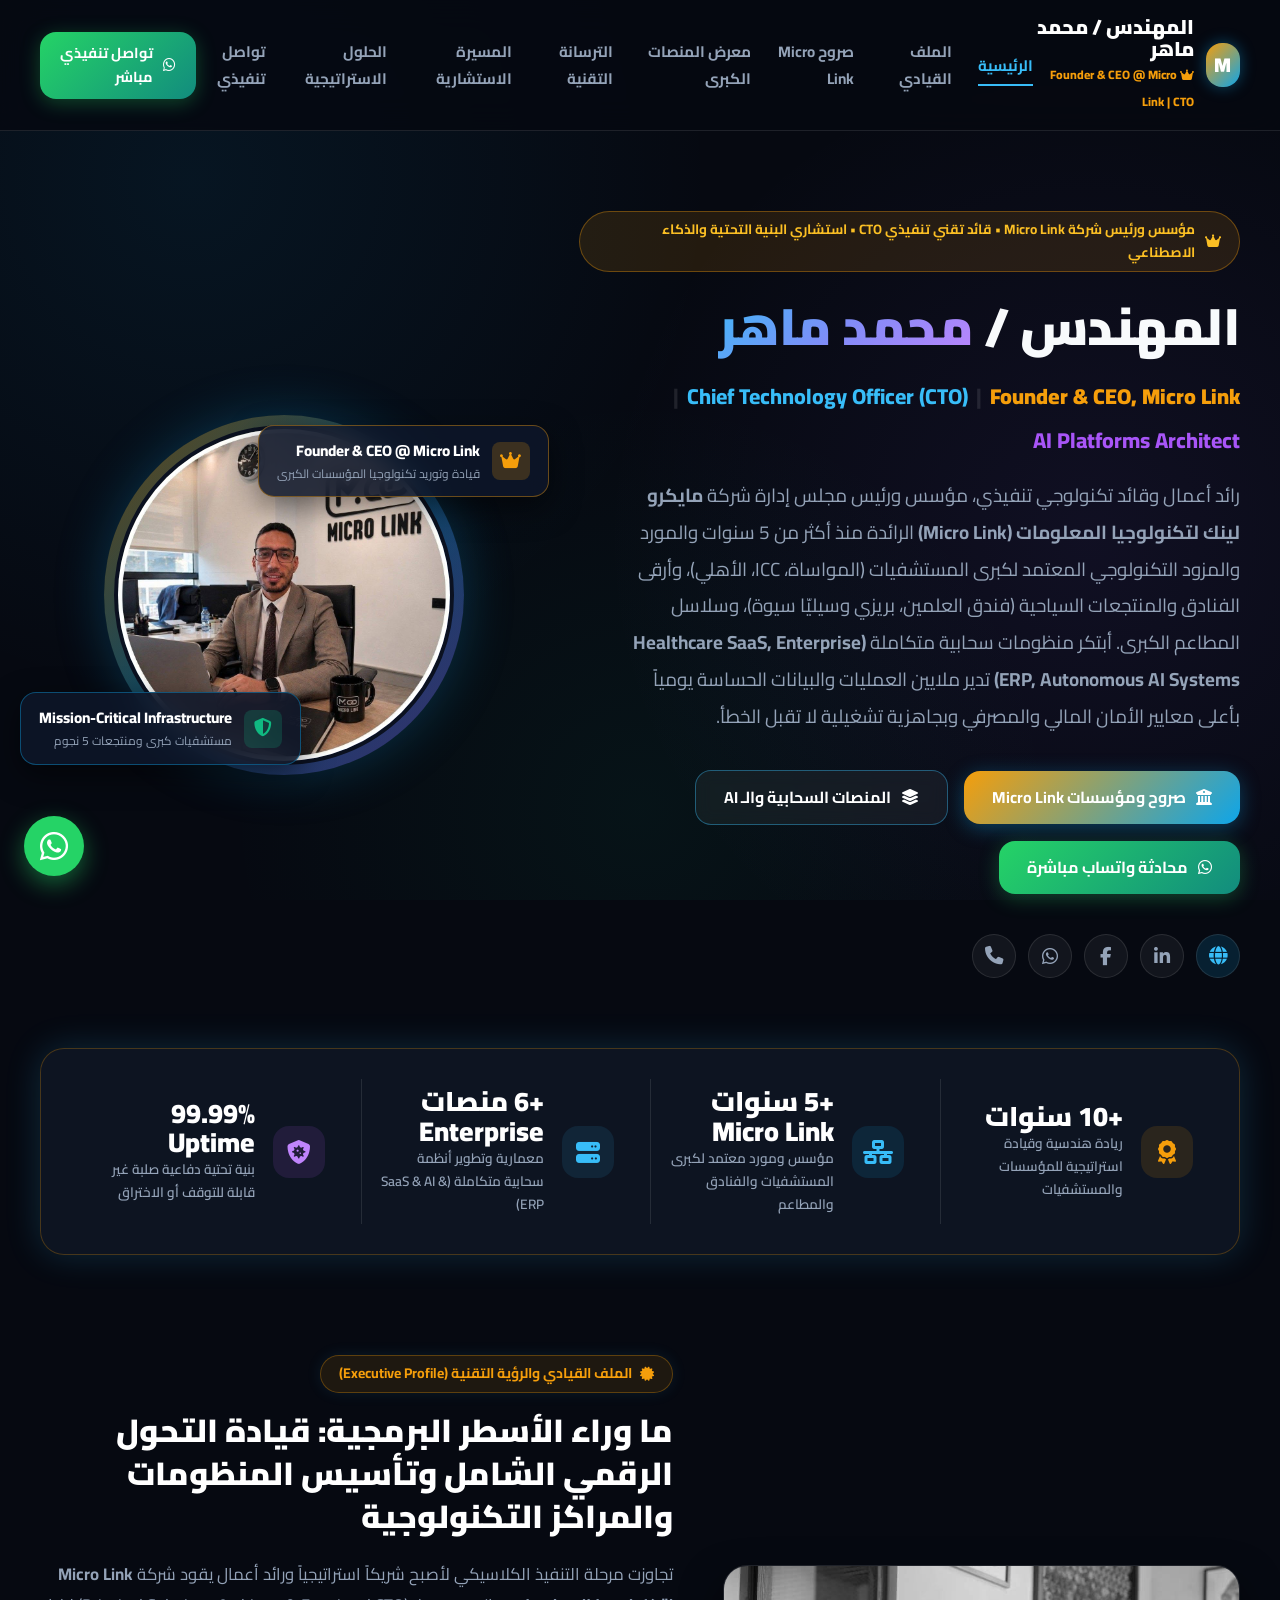
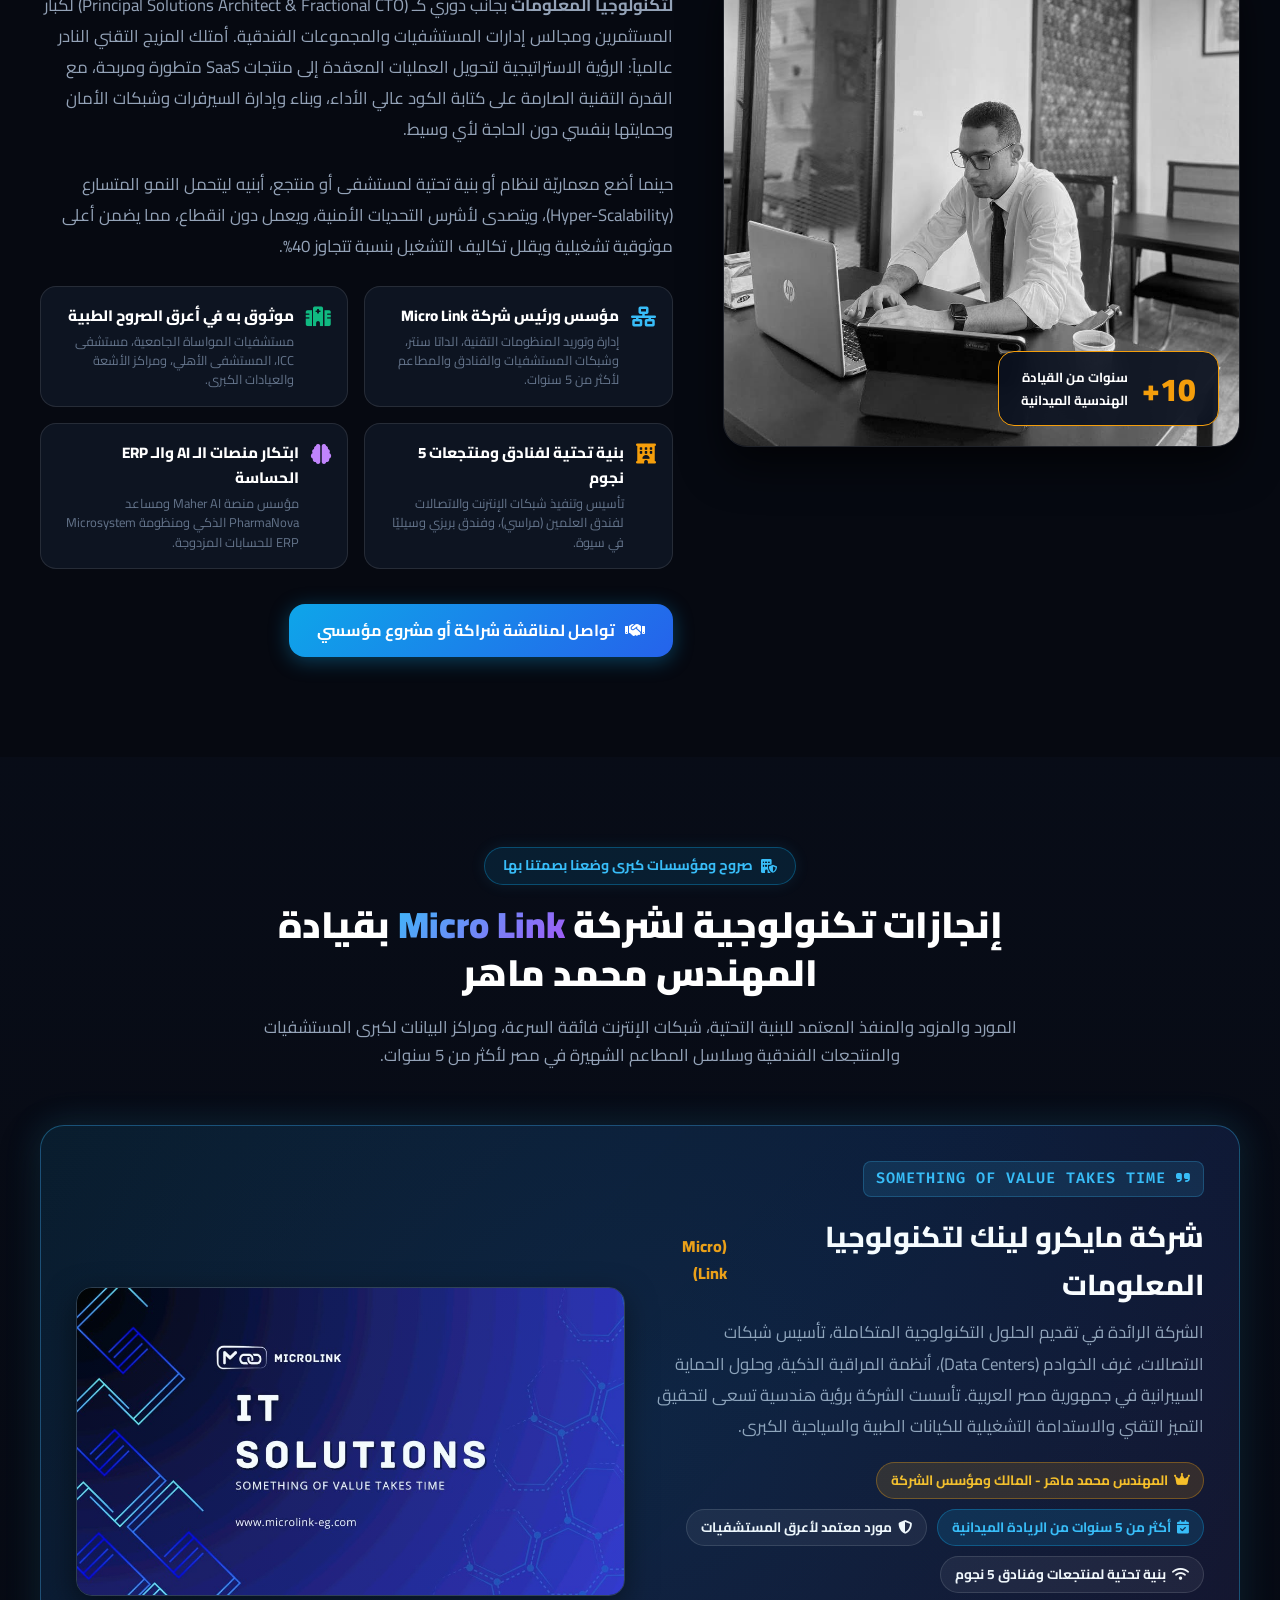
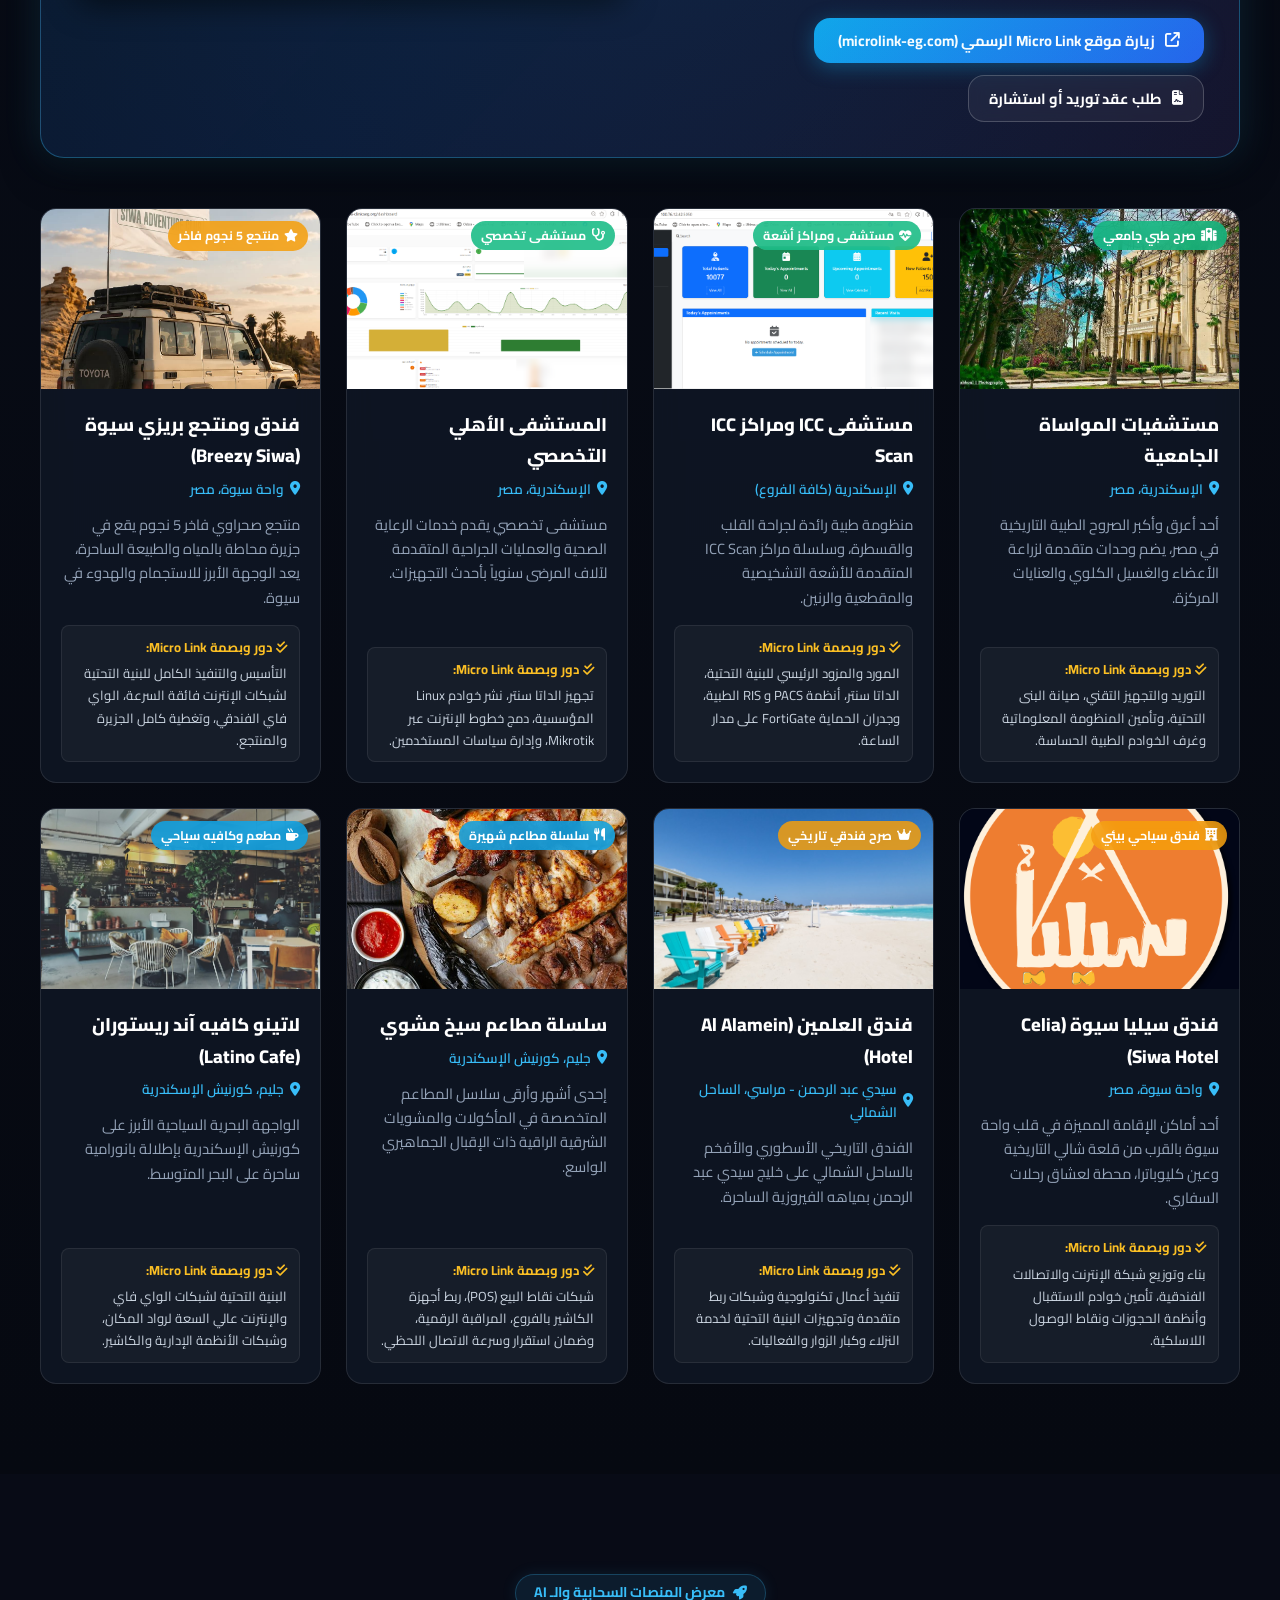
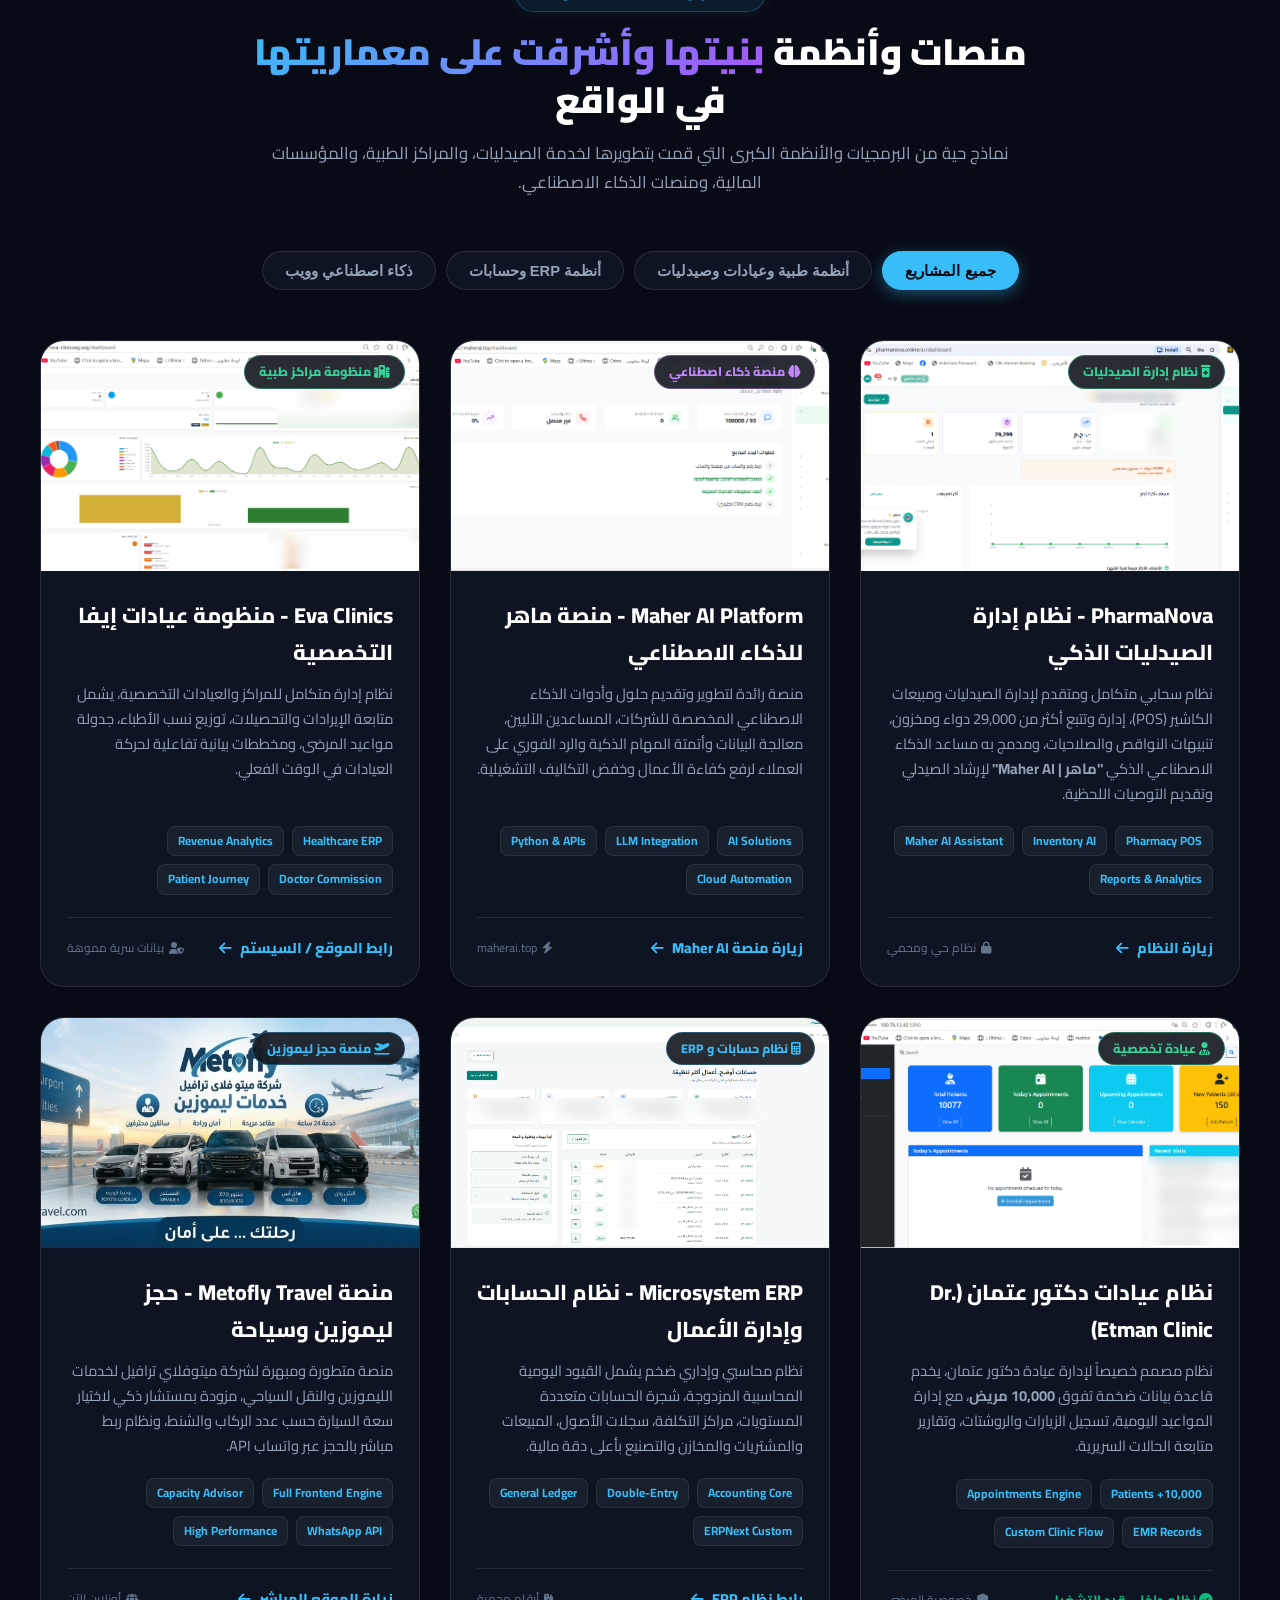
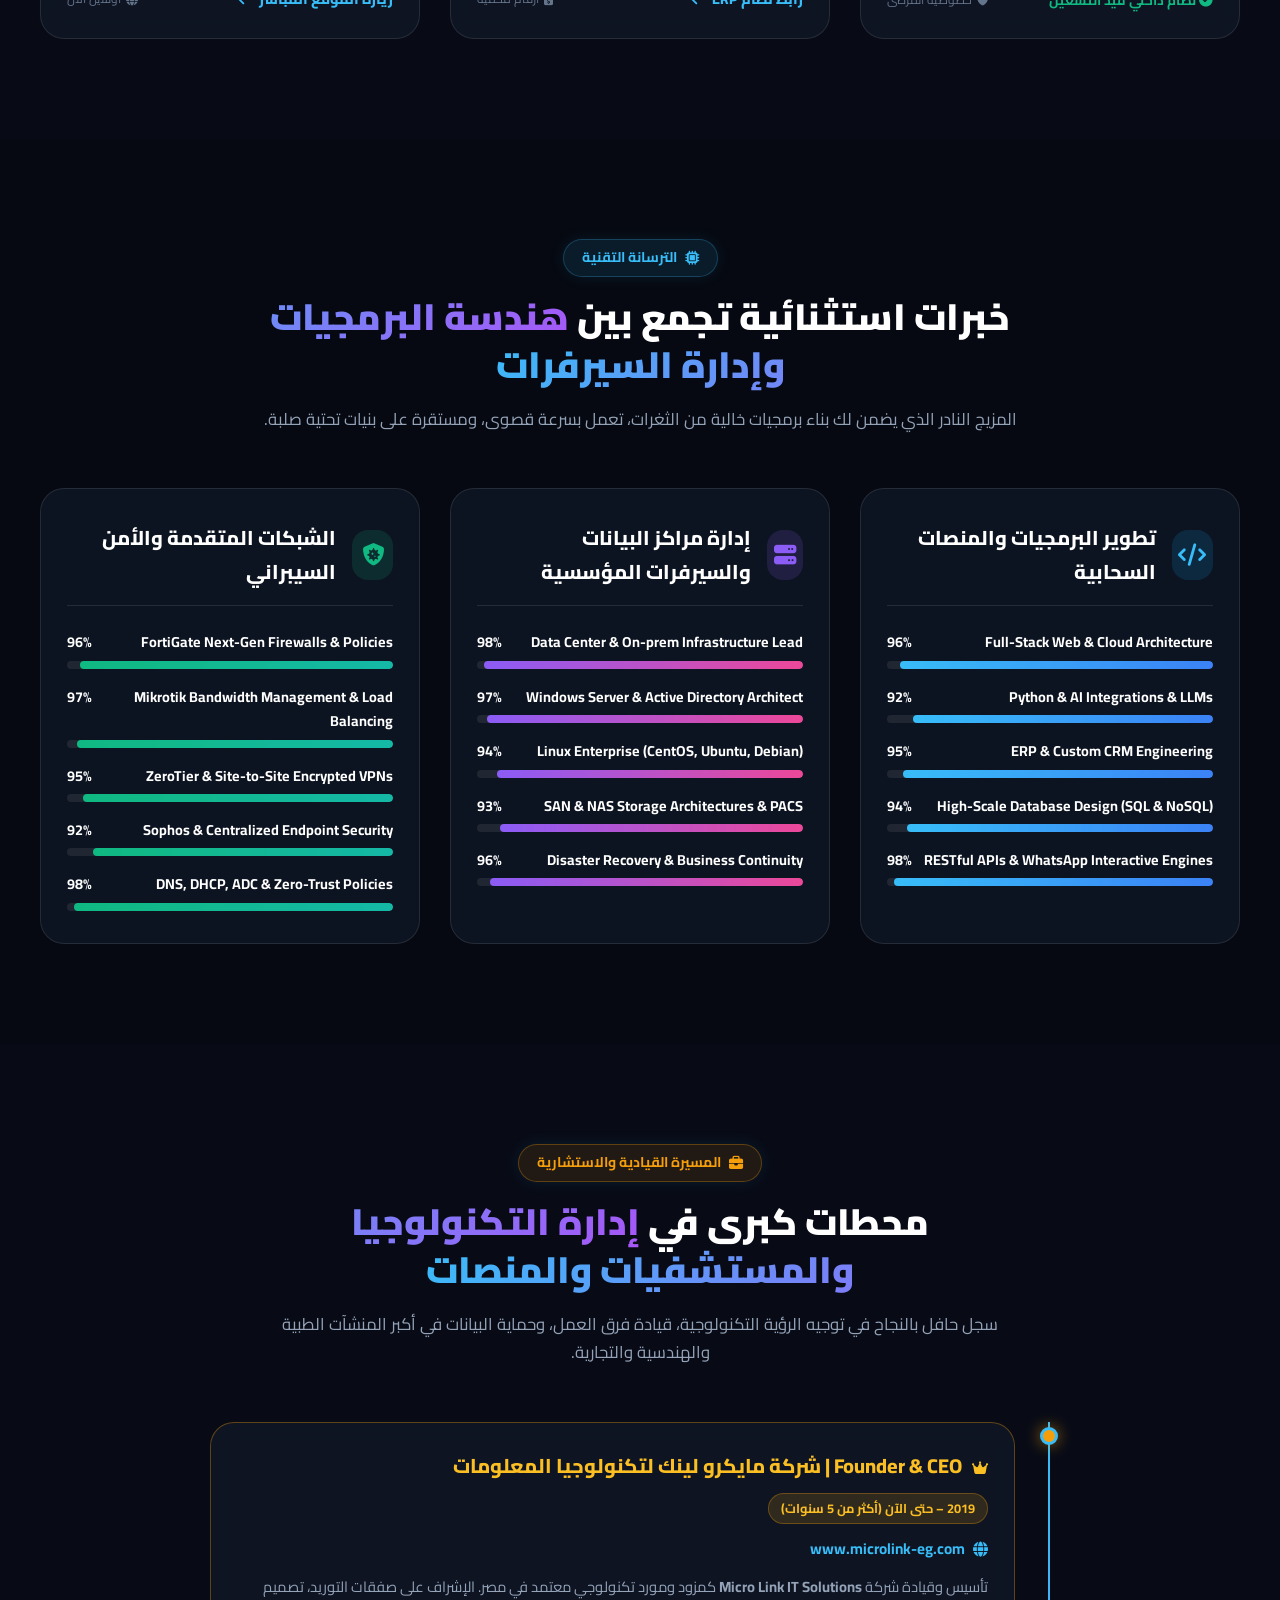
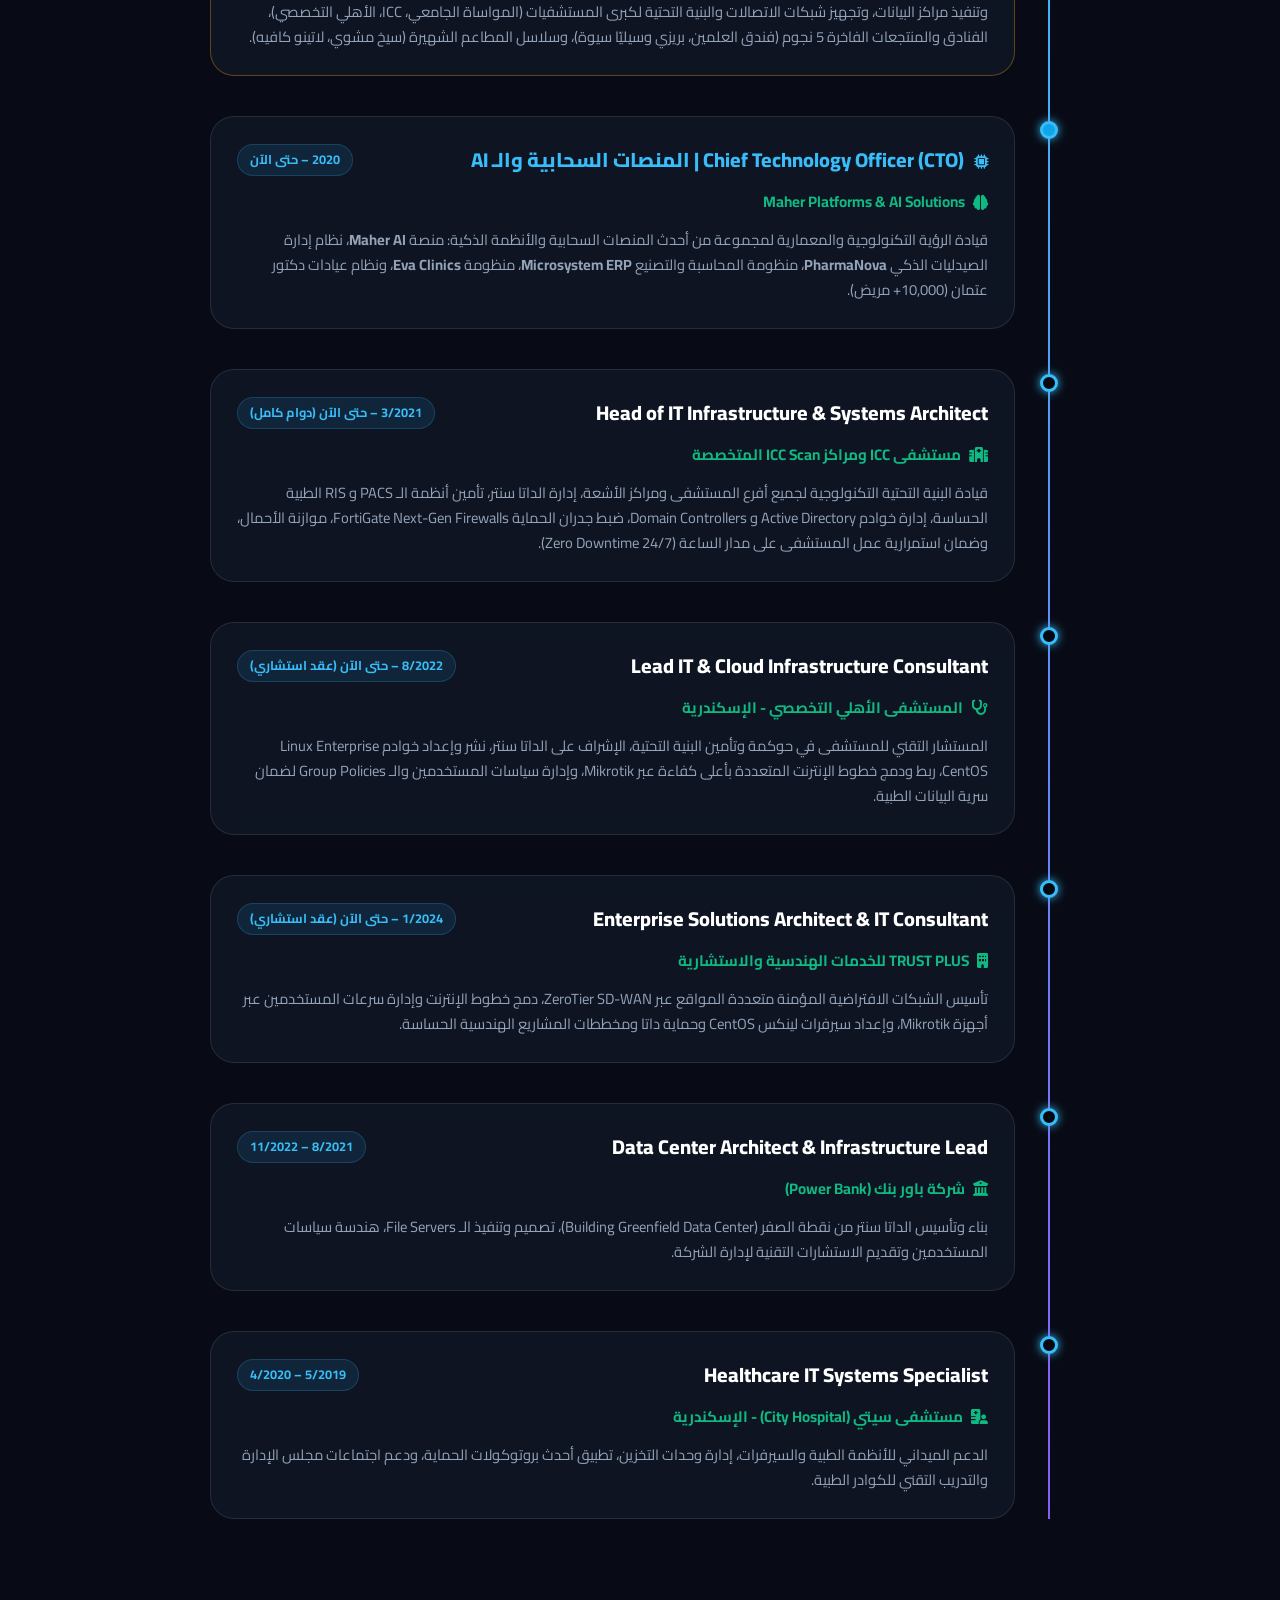
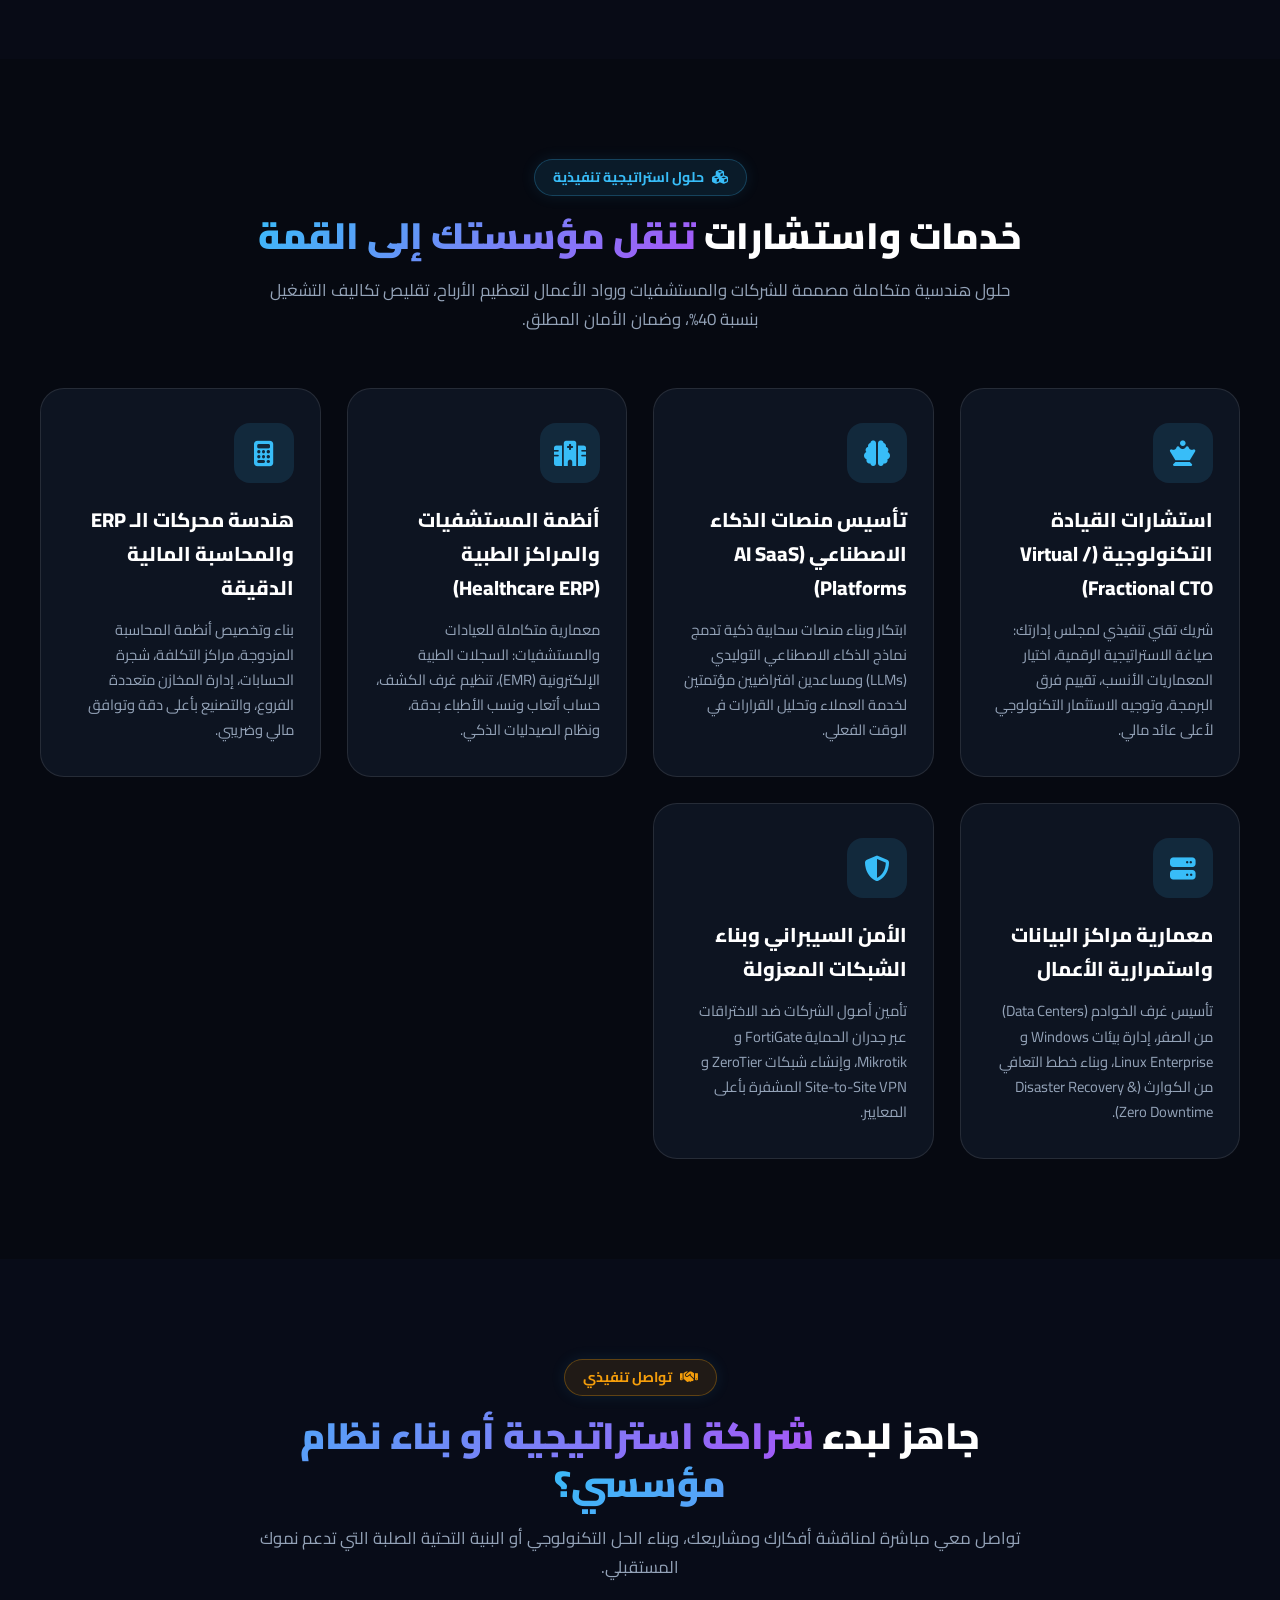
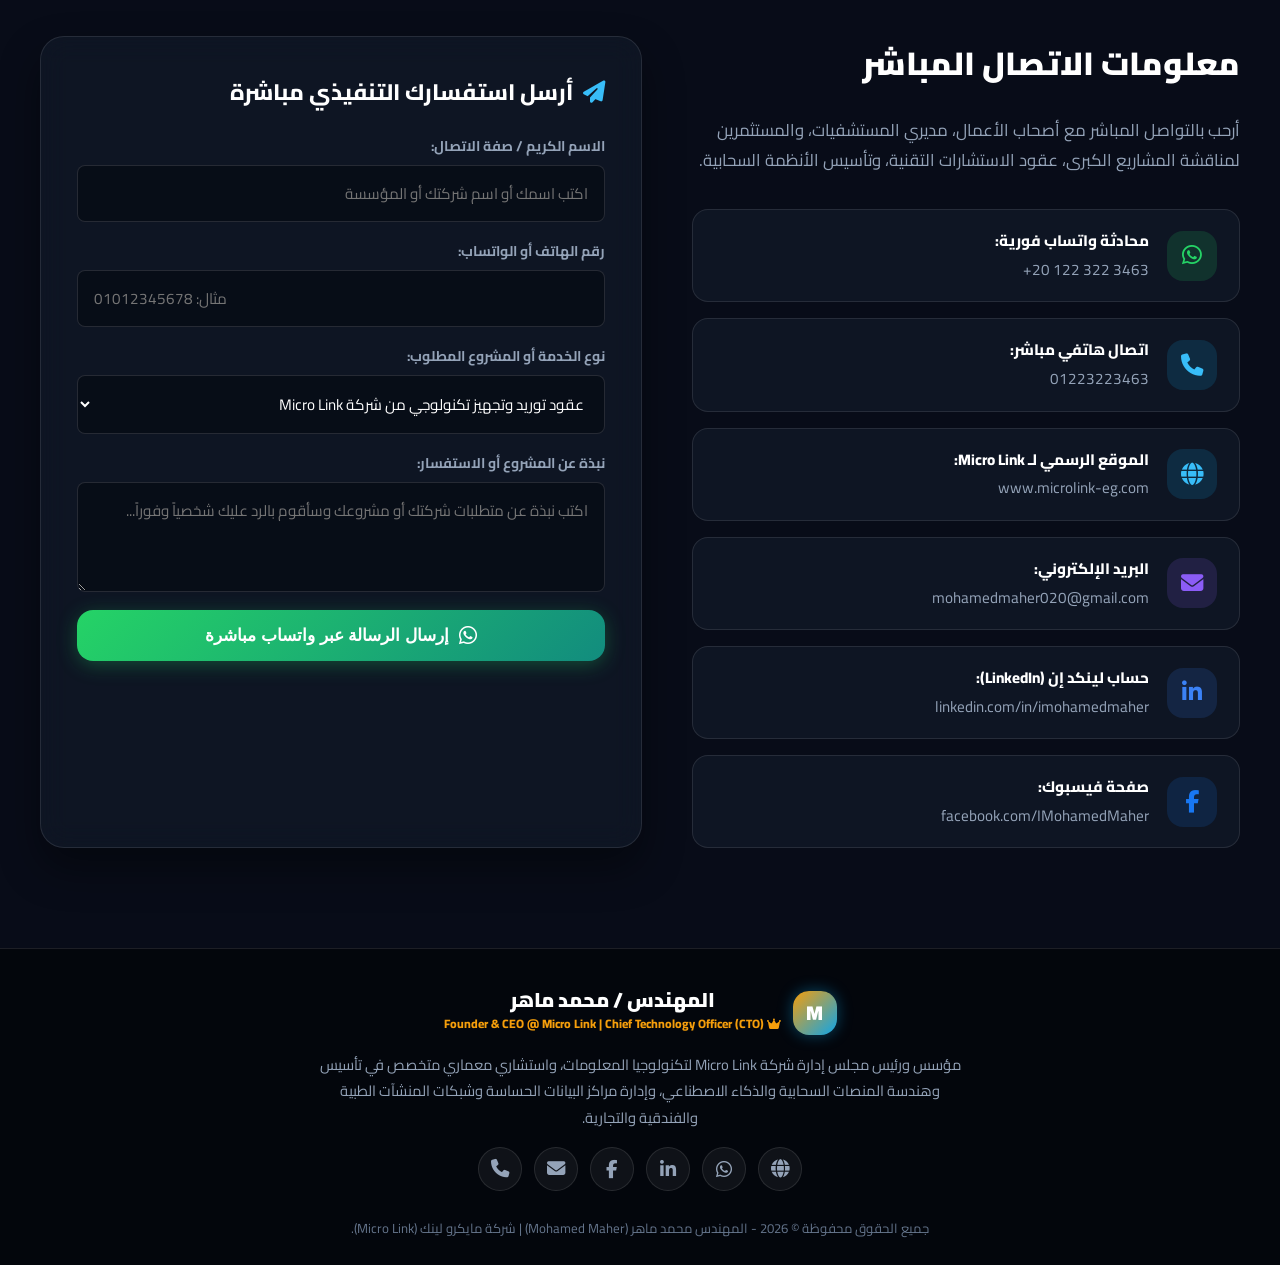
==== index.html @ 84d14284 "Initial commit: Eng. Mohamed Maher Executive Portfolio & Micro Link Platform" ====
<!DOCTYPE html>
<html lang="ar" dir="rtl">
<head>
  <meta charset="UTF-8">
  <meta name="viewport" content="width=device-width, initial-scale=1.0">
  <title>المهندس محمد ماهر | Eng. Mohamed Maher — Founder & CEO of Micro Link | CTO & Principal Architect</title>
  <meta name="description" content="الموقع الرسمي للمهندس محمد ماهر (Eng. Mohamed Maher) - مؤسس ورئيس مجلس إدارة شركة مايكرو لينك لتكنولوجيا المعلومات (Micro Link)، و Chief Technology Officer (CTO) ومستشار البنية التحتية والمنصات السحابية لكبرى المستشفيات والفنادق والمؤسسات.">
  <meta name="keywords" content="محمد ماهر, mohamed maher, مايكرو لينك, microlink, microlink-eg, CTO, مهندس برمجيات, داتا سنتر, مستشفى المواساة, مستشفى icc, فندق بريزي سيوة, فندق العلمين, فارمانوفا, ماهر اي اي">

  <!-- Favicon -->
  <link rel="icon" type="image/png" href="assets/images/microlink-logo-square.jpg">

  <!-- Google Fonts: Cairo & Outfit -->
  <link rel="preconnect" href="https://fonts.googleapis.com">
  <link rel="preconnect" href="https://fonts.gstatic.com" crossorigin>
  <link href="https://fonts.googleapis.com/css2?family=Cairo:wght@400;600;700;800;900&family=Outfit:wght@400;600;700;800;900&family=Fira+Code:wght@400;600&display=swap" rel="stylesheet">

  <!-- Font Awesome 6.5 -->
  <link rel="stylesheet" href="https://cdnjs.cloudflare.com/ajax/libs/font-awesome/6.5.1/css/all.min.css">

  <!-- Main Stylesheet -->
  <link rel="stylesheet" href="assets/css/style.css">
</head>
<body>

  <!-- ==========================================
       NAVBAR
       ========================================== -->
  <header class="navbar-wrap">
    <div class="container">
      <nav class="navbar">
        <a href="#hero" class="brand-logo">
          <div class="logo-badge" style="background: linear-gradient(135deg, #f59e0b 0%, #0ea5e9 100%);">M</div>
          <div class="brand-titles">
            <h3>المهندس / محمد ماهر</h3>
            <span style="color: #f59e0b; font-weight: 800;"><i class="fa-solid fa-crown" style="font-size: 0.75rem;"></i> Founder & CEO @ Micro Link | CTO</span>
          </div>
        </a>

        <ul class="nav-menu" id="navMenu">
          <li><a href="#hero" class="nav-link active">الرئيسية</a></li>
          <li><a href="#about" class="nav-link">الملف القيادي</a></li>
          <li><a href="#clients" class="nav-link">صروح Micro Link</a></li>
          <li><a href="#projects" class="nav-link">معرض المنصات الكبرى</a></li>
          <li><a href="#skills" class="nav-link">الترسانة التقنية</a></li>
          <li><a href="#experience" class="nav-link">المسيرة الاستشارية</a></li>
          <li><a href="#services" class="nav-link">الحلول الاستراتيجية</a></li>
          <li><a href="#contact" class="nav-link">تواصل تنفيذي</a></li>
        </ul>

        <div class="nav-cta">
          <a href="https://wa.me/201223223463?text=مرحباً%20مهندس%20محمد%20ماهر%20أرغب%20في%20استشارة%20تقنية%20أو%20بناء%20نظام%20مؤسسي" target="_blank" rel="noopener noreferrer" class="btn btn-whatsapp" style="padding: 9px 20px; font-size: 0.9rem;">
            <i class="fa-brands fa-whatsapp"></i>
            <span>تواصل تنفيذي مباشر</span>
          </a>
          <button class="nav-toggle" id="navToggle" aria-label="القائمة">
            <i class="fa-solid fa-bars"></i>
          </button>
        </div>
      </nav>
    </div>
  </header>

  <!-- ==========================================
       HERO SECTION
       ========================================== -->
  <section class="hero-section" id="hero">
    <div class="container">
      <div class="hero-grid">
        
        <!-- Text Content -->
        <div class="hero-content">
          <div class="hero-status-pill" style="background: rgba(245, 158, 11, 0.12); border-color: rgba(245, 158, 11, 0.35); color: #fbbf24;">
            <i class="fa-solid fa-crown" style="font-size: 0.9rem;"></i>
            <span>مؤسس ورئيس شركة Micro Link • قائد تقني تنفيذي CTO • استشاري البنية التحتية والذكاء الاصطناعي</span>
          </div>

          <h1 class="hero-title">
            المهندس / <span class="gradient-text">محمد ماهر</span>
          </h1>

          <div class="hero-subtitle">
            <span style="color: #f59e0b; font-weight: 900;">Founder & CEO, Micro Link</span>
            <span style="color: var(--border-glass);">|</span>
            <span style="color: #38bdf8;">Chief Technology Officer (CTO)</span>
            <span style="color: var(--border-glass);">|</span>
            <span style="color: #a855f7;">AI Platforms Architect</span>
          </div>

          <p class="hero-bio" style="font-size: 1.18rem; line-height: 1.95;">
            رائد أعمال وقائد تكنولوجي تنفيذي، مؤسس ورئيس مجلس إدارة شركة <strong>مايكرو لينك لتكنولوجيا المعلومات (Micro Link)</strong> الرائدة منذ أكثر من 5 سنوات والمورد والمزود التكنولوجي المعتمد لكبرى المستشفيات (المواساة، ICC، الأهلي)، وأرقى الفنادق والمنتجعات السياحية (فندق العلمين، بريزي وسيليّا سيوة)، وسلاسل المطاعم الكبرى. أبتكر منظومات سحابية متكاملة <strong>(Healthcare SaaS, Enterprise ERP, Autonomous AI Systems)</strong> تدير ملايين العمليات والبيانات الحساسة يومياً بأعلى معايير الأمان المالي والمصرفي وبجاهزية تشغيلية لا تقبل الخطأ.
          </p>

          <div class="hero-actions">
            <a href="#clients" class="btn btn-primary" style="background: linear-gradient(135deg, #f59e0b 0%, #0ea5e9 100%);">
              <i class="fa-solid fa-building-columns"></i>
              <span>صروح ومؤسسات Micro Link</span>
            </a>
            <a href="#projects" class="btn btn-outline" style="border-color: rgba(56, 189, 248, 0.4);">
              <i class="fa-solid fa-layer-group"></i>
              <span>المنصات السحابية والـ AI</span>
            </a>
            <a href="https://wa.me/201223223463?text=مرحباً%20مهندس%20محمد%20ماهر%20أرغب%20في%20استشارة%20تقنية%20أو%20بناء%20نظام%20مؤسسي" target="_blank" class="btn btn-whatsapp">
              <i class="fa-brands fa-whatsapp"></i>
              <span>محادثة واتساب مباشرة</span>
            </a>
          </div>

          <div class="hero-socials">
            <a href="https://www.microlink-eg.com" target="_blank" rel="noopener noreferrer" class="hero-social-btn" title="Micro Link Website" style="background: rgba(14, 165, 233, 0.15); color: #38bdf8;"><i class="fa-solid fa-globe"></i></a>
            <a href="https://www.linkedin.com/in/imohamedmaher/" target="_blank" rel="noopener noreferrer" class="hero-social-btn" title="LinkedIn"><i class="fa-brands fa-linkedin-in"></i></a>
            <a href="https://www.facebook.com/IMohamedMaher" target="_blank" rel="noopener noreferrer" class="hero-social-btn" title="Facebook"><i class="fa-brands fa-facebook-f"></i></a>
            <a href="https://wa.me/201223223463" target="_blank" rel="noopener noreferrer" class="hero-social-btn" title="WhatsApp"><i class="fa-brands fa-whatsapp"></i></a>
            <a href="tel:01223223463" class="hero-social-btn" title="اتصال مباشر"><i class="fa-solid fa-phone"></i></a>
          </div>
        </div>

        <!-- Visual / Profile Photo -->
        <div class="hero-visual-card">
          <div class="avatar-halo" style="background: linear-gradient(135deg, rgba(245, 158, 11, 0.4) 0%, rgba(14, 165, 233, 0.4) 50%, rgba(139, 92, 246, 0.4) 100%);">
            <img src="assets/images/mohamed-maher.jpg" alt="المهندس محمد ماهر - Mohamed Maher">
          </div>

          <!-- Floating Badge Top -->
          <div class="floating-badge badge-top" style="border-color: rgba(245, 158, 11, 0.4);">
            <div class="badge-icon" style="background: rgba(245, 158, 11, 0.2); color: #f59e0b;">
              <i class="fa-solid fa-crown"></i>
            </div>
            <div class="badge-text">
              <h5>Founder & CEO @ Micro Link</h5>
              <p>قيادة وتوريد تكنولوجيا المؤسسات الكبرى</p>
            </div>
          </div>

          <!-- Floating Badge Bottom -->
          <div class="floating-badge badge-bottom" style="border-color: rgba(14, 165, 233, 0.4);">
            <div class="badge-icon green">
              <i class="fa-solid fa-shield-halved"></i>
            </div>
            <div class="badge-text">
              <h5>Mission-Critical Infrastructure</h5>
              <p>مستشفيات كبرى ومنتجعات 5 نجوم</p>
            </div>
          </div>
        </div>

      </div>
    </div>
  </section>

  <!-- ==========================================
       METRICS BAR
       ========================================== -->
  <section class="metrics-strip">
    <div class="container">
      <div class="metrics-box" style="border-color: rgba(245, 158, 11, 0.25);">
        <div class="metric-item">
          <div class="metric-icon" style="background: rgba(245, 158, 11, 0.12); color: #f59e0b;"><i class="fa-solid fa-award"></i></div>
          <div class="metric-info">
            <h3>+10 سنوات</h3>
            <p>ريادة هندسية وقيادة استراتيجية للمؤسسات والمستشفيات</p>
          </div>
        </div>
        <div class="metric-item">
          <div class="metric-icon" style="background: rgba(14, 165, 233, 0.12); color: #38bdf8;"><i class="fa-solid fa-network-wired"></i></div>
          <div class="metric-info">
            <h3>+5 سنوات Micro Link</h3>
            <p>مؤسس ومورد معتمد لكبرى المستشفيات والفنادق والمطاعم</p>
          </div>
        </div>
        <div class="metric-item">
          <div class="metric-icon"><i class="fa-solid fa-server"></i></div>
          <div class="metric-info">
            <h3>+6 منصات Enterprise</h3>
            <p>معمارية وتطوير أنظمة سحابية متكاملة (SaaS & AI & ERP)</p>
          </div>
        </div>
        <div class="metric-item">
          <div class="metric-icon" style="background: rgba(168, 85, 247, 0.12); color: #c084fc;"><i class="fa-solid fa-shield-virus"></i></div>
          <div class="metric-info">
            <h3>99.99% Uptime</h3>
            <p>بنية تحتية دفاعية صلبة غير قابلة للتوقف أو الاختراق</p>
          </div>
        </div>
      </div>
    </div>
  </section>

  <!-- ==========================================
       ABOUT ME SECTION
       ========================================== -->
  <section class="about-section" id="about">
    <div class="container">
      <div class="about-grid">
        
        <div class="about-image-card">
          <img src="assets/images/mohamed-maher-work.jpg" alt="محمد ماهر أثناء العمل البرمجي والقيادة التقنية">
          <div class="about-experience-badge" style="border-color: #f59e0b;">
            <h4 style="color: #f59e0b;">10+</h4>
            <p>سنوات من القيادة<br>الهندسية الميدانية</p>
          </div>
        </div>

        <div class="about-content">
          <div class="section-tag" style="background: rgba(245, 158, 11, 0.1); border-color: rgba(245, 158, 11, 0.3); color: #f59e0b;"><i class="fa-solid fa-certificate"></i> الملف القيادي والرؤية التقنية (Executive Profile)</div>
          <h3>ما وراء الأسطر البرمجية: قيادة التحول الرقمي الشامل وتأسيس المنظومات والمراكز التكنولوجية</h3>
          <p>
            تجاوزت مرحلة التنفيذ الكلاسيكي لأصبح شريكاً استراتيجياً ورائد أعمال يقود شركة <strong>Micro Link لتكنولوجيا المعلومات</strong> بجانب دوري كـ (Principal Solutions Architect & Fractional CTO) لكبار المستثمرين ومجالس إدارات المستشفيات والمجموعات الفندقية. أمتلك المزيج التقني النادر عالمياً: الرؤية الاستراتيجية لتحويل العمليات المعقدة إلى منتجات SaaS متطورة ومربحة، مع القدرة التقنية الصارمة على كتابة الكود عالي الأداء، وبناء وإدارة السيرفرات وشبكات الأمان وحمايتها بنفسي دون الحاجة لأي وسيط.
          </p>
          <p>
            حينما أضع معماريّة لنظام أو بنية تحتية لمستشفى أو منتجع، أبنيه ليتحمل النمو المتسارع (Hyper-Scalability)، ويتصدى لأشرس التحديات الأمنية، ويعمل دون انقطاع، مما يضمن أعلى موثوقية تشغيلية ويقلل تكاليف التشغيل بنسبة تتجاوز 40%.
          </p>

          <div class="about-features-grid">
            <div class="about-feature-item">
              <i class="fa-solid fa-network-wired" style="color: #38bdf8;"></i>
              <div>
                <h5>مؤسس ورئيس شركة Micro Link</h5>
                <p>إدارة وتوريد المنظومات التقنية، الداتا سنتر، وشبكات المستشفيات والفنادق والمطاعم لأكثر من 5 سنوات.</p>
              </div>
            </div>

            <div class="about-feature-item">
              <i class="fa-solid fa-hospital" style="color: var(--accent-emerald);"></i>
              <div>
                <h5>موثوق به في أعرق الصروح الطبية</h5>
                <p>مستشفيات المواساة الجامعية، مستشفى ICC، المستشفى الأهلي، ومراكز الأشعة والعيادات الكبرى.</p>
              </div>
            </div>

            <div class="about-feature-item">
              <i class="fa-solid fa-hotel" style="color: #f59e0b;"></i>
              <div>
                <h5>بنية تحتية لفنادق ومنتجعات 5 نجوم</h5>
                <p>تأسيس وتنفيذ شبكات الإنترنت والاتصالات لفندق العلمين (مراسي)، وفندق بريزي وسيليّا في سيوة.</p>
              </div>
            </div>

            <div class="about-feature-item">
              <i class="fa-solid fa-brain" style="color: #c084fc;"></i>
              <div>
                <h5>ابتكار منصات الـ AI والـ ERP الحساسة</h5>
                <p>مؤسس منصة Maher AI ومساعد PharmaNova الذكي ومنظومة Microsystem ERP للحسابات المزدوجة.</p>
              </div>
            </div>
          </div>

          <a href="#contact" class="btn btn-primary" style="background: linear-gradient(135deg, #0ea5e9 0%, #2563eb 100%);">
            <i class="fa-solid fa-handshake"></i>
            <span>تواصل لمناقشة شراكة أو مشروع مؤسسي</span>
          </a>
        </div>

      </div>
    </div>
  </section>

  <!-- ==========================================
       MICRO LINK & ENTERPRISE CLIENTS SECTION
       ========================================== -->
  <section class="clients-section" id="clients">
    <div class="container">
      
      <div class="section-header">
        <div class="section-tag" style="background: rgba(14, 165, 233, 0.12); border-color: rgba(14, 165, 233, 0.35); color: #38bdf8;">
          <i class="fa-solid fa-building-shield"></i> صروح ومؤسسات كبرى وضعنا بصمتنا بها
        </div>
        <h2 class="section-title">إنجازات تكنولوجية لشركة <span>Micro Link</span> بقيادة المهندس محمد ماهر</h2>
        <p class="section-subtitle">
          المورد والمزود والمنفذ المعتمد للبنية التحتية، شبكات الإنترنت فائقة السرعة، ومراكز البيانات لكبرى المستشفيات والمنتجعات الفندقية وسلاسل المطاعم الشهيرة في مصر لأكثر من 5 سنوات.
        </p>
      </div>

      <!-- Micro Link Company Spotlight Card -->
      <div class="microlink-spotlight">
        <div class="microlink-spotlight-grid">
          <div>
            <div class="microlink-info">
              <span class="microlink-tagline"><i class="fa-solid fa-quote-right"></i> SOMETHING OF VALUE TAKES TIME</span>
              <h4>
                <span>شركة مايكرو لينك لتكنولوجيا المعلومات</span>
                <span style="font-size: 1rem; color: #f59e0b;">(Micro Link)</span>
              </h4>
              <p>
                الشركة الرائدة في تقديم الحلول التكنولوجية المتكاملة، تأسيس شبكات الاتصالات، غرف الخوادم (Data Centers)، أنظمة المراقبة الذكية، وحلول الحماية السيبرانية في جمهورية مصر العربية. تأسست الشركة برؤية هندسية تسعى لتحقيق التميز التقني والاستدامة التشغيلية للكيانات الطبية والسياحية الكبرى.
              </p>
              
              <div class="microlink-badges">
                <span class="microlink-badge gold"><i class="fa-solid fa-crown"></i> المهندس محمد ماهر - المالك ومؤسس الشركة</span>
                <span class="microlink-badge cyan"><i class="fa-solid fa-calendar-check"></i> أكثر من 5 سنوات من الريادة الميدانية</span>
                <span class="microlink-badge"><i class="fa-solid fa-shield-halved"></i> مورد معتمد لأعرق المستشفيات</span>
                <span class="microlink-badge"><i class="fa-solid fa-wifi"></i> بنية تحتية لمنتجعات وفنادق 5 نجوم</span>
              </div>

              <div style="display: flex; gap: 12px; align-items: center; flex-wrap: wrap;">
                <a href="https://www.microlink-eg.com" target="_blank" rel="noopener noreferrer" class="btn btn-primary" style="padding: 10px 24px; font-size: 0.92rem; background: linear-gradient(135deg, #0ea5e9 0%, #2563eb 100%);">
                  <i class="fa-solid fa-arrow-up-right-from-square"></i>
                  <span>زيارة موقع Micro Link الرسمي (microlink-eg.com)</span>
                </a>
                <a href="#contact" class="btn btn-outline" style="padding: 10px 20px; font-size: 0.92rem;">
                  <i class="fa-solid fa-file-contract"></i>
                  <span>طلب عقد توريد أو استشارة</span>
                </a>
              </div>
            </div>
          </div>

          <div>
            <a href="https://www.microlink-eg.com" target="_blank" rel="noopener noreferrer" title="Micro Link IT Solutions">
              <img src="assets/images/microlink-banner.jpg" alt="شركة مايكرو لينك لتكنولوجيا المعلومات - Micro Link IT Solutions" class="microlink-banner-img">
            </a>
          </div>
        </div>
      </div>

      <!-- Clients Showcase Grid -->
      <div class="clients-grid">

        <!-- Client 1: Al-Mowasat Hospital -->
        <div class="client-card">
          <div class="client-media-wrap">
            <span class="client-category-tag hospital"><i class="fa-solid fa-hospital"></i> صرح طبي جامعي</span>
            <img src="assets/images/client-hospital-mowasat.jpg" alt="مستشفى المواساة الجامعي بالإسكندرية">
          </div>
          <div class="client-body">
            <h4 class="client-title">مستشفيات المواساة الجامعية</h4>
            <div class="client-location"><i class="fa-solid fa-location-dot"></i> الإسكندرية، مصر</div>
            <p class="client-desc">
              أحد أعرق وأكبر الصروح الطبية التاريخية في مصر، يضم وحدات متقدمة لزراعة الأعضاء والغسيل الكلوي والعنايات المركزة.
            </p>
            <div class="client-scope">
              <strong><i class="fa-solid fa-check-double"></i> دور وبصمة Micro Link:</strong>
              التوريد والتجهيز التقني، صيانة البنى التحتية، وتأمين المنظومة المعلوماتية وغرف الخوادم الطبية الحساسة.
            </div>
          </div>
        </div>

        <!-- Client 2: ICC Hospital & ICC Scan -->
        <div class="client-card">
          <div class="client-media-wrap">
            <span class="client-category-tag hospital"><i class="fa-solid fa-heart-pulse"></i> مستشفى ومراكز أشعة</span>
            <img src="assets/images/project-etman-clinic.png" alt="مستشفى ICC ومراكز ICC Scan">
          </div>
          <div class="client-body">
            <h4 class="client-title">مستشفى ICC ومراكز ICC Scan</h4>
            <div class="client-location"><i class="fa-solid fa-location-dot"></i> الإسكندرية (كافة الفروع)</div>
            <p class="client-desc">
              منظومة طبية رائدة لجراحة القلب والقسطرة، وسلسلة مراكز ICC Scan المتقدمة للأشعة التشخيصية والمقطعية والرنين.
            </p>
            <div class="client-scope">
              <strong><i class="fa-solid fa-check-double"></i> دور وبصمة Micro Link:</strong>
              المورد والمزود الرئيسي للبنية التحتية، الداتا سنتر، أنظمة PACS و RIS الطبية، وجدران الحماية FortiGate على مدار الساعة.
            </div>
          </div>
        </div>

        <!-- Client 3: Al-Ahly Specialized Hospital -->
        <div class="client-card">
          <div class="client-media-wrap">
            <span class="client-category-tag hospital"><i class="fa-solid fa-stethoscope"></i> مستشفى تخصصي</span>
            <img src="assets/images/project-eva-clinics.png" alt="المستشفى الأهلي التخصصي">
          </div>
          <div class="client-body">
            <h4 class="client-title">المستشفى الأهلي التخصصي</h4>
            <div class="client-location"><i class="fa-solid fa-location-dot"></i> الإسكندرية، مصر</div>
            <p class="client-desc">
              مستشفى تخصصي يقدم خدمات الرعاية الصحية والعمليات الجراحية المتقدمة لآلاف المرضى سنوياً بأحدث التجهيزات.
            </p>
            <div class="client-scope">
              <strong><i class="fa-solid fa-check-double"></i> دور وبصمة Micro Link:</strong>
              تجهيز الداتا سنتر، نشر خوادم Linux المؤسسية، دمج خطوط الإنترنت عبر Mikrotik، وإدارة سياسات المستخدمين.
            </div>
          </div>
        </div>

        <!-- Client 4: Breezy Island Hotel Siwa -->
        <div class="client-card">
          <div class="client-media-wrap">
            <span class="client-category-tag hotel"><i class="fa-solid fa-star"></i> منتجع 5 نجوم فاخر</span>
            <img src="assets/images/client-hotel-breezy-siwa.jpg" alt="فندق بريزي سيوة - Breezy Island Hotel">
          </div>
          <div class="client-body">
            <h4 class="client-title">فندق ومنتجع بريزي سيوة (Breezy Siwa)</h4>
            <div class="client-location"><i class="fa-solid fa-location-dot"></i> واحة سيوة، مصر</div>
            <p class="client-desc">
              منتجع صحراوي فاخر 5 نجوم يقع في جزيرة محاطة بالمياه والطبيعة الساحرة، يعد الوجهة الأبرز للاستجمام والهدوء في سيوة.
            </p>
            <div class="client-scope">
              <strong><i class="fa-solid fa-check-double"></i> دور وبصمة Micro Link:</strong>
              التأسيس والتنفيذ الكامل للبنية التحتية لشبكات الإنترنت فائقة السرعة، الواي فاي الفندقي، وتغطية كامل الجزيرة والمنتجع.
            </div>
          </div>
        </div>

        <!-- Client 5: Celia Siwa Hotel -->
        <div class="client-card">
          <div class="client-media-wrap">
            <span class="client-category-tag hotel"><i class="fa-solid fa-hotel"></i> فندق سياحي بيئي</span>
            <img src="assets/images/client-hotel-celia-siwa.jpg" alt="فندق سيليا سيوة - Celia Siwa Hotel">
          </div>
          <div class="client-body">
            <h4 class="client-title">فندق سيليا سيوة (Celia Siwa Hotel)</h4>
            <div class="client-location"><i class="fa-solid fa-location-dot"></i> واحة سيوة، مصر</div>
            <p class="client-desc">
              أحد أماكن الإقامة المميزة في قلب واحة سيوة بالقرب من قلعة شالي التاريخية وعين كليوباترا، محطة لعشاق رحلات السفاري.
            </p>
            <div class="client-scope">
              <strong><i class="fa-solid fa-check-double"></i> دور وبصمة Micro Link:</strong>
              بناء وتوزيع شبكة الإنترنت والاتصالات الفندقية، تأمين خوادم الاستقبال وأنظمة الحجوزات ونقاط الوصول اللاسلكية.
            </div>
          </div>
        </div>

        <!-- Client 6: Al Alamein Hotel -->
        <div class="client-card">
          <div class="client-media-wrap">
            <span class="client-category-tag hotel"><i class="fa-solid fa-crown"></i> صرح فندقي تاريخي</span>
            <img src="assets/images/client-hotel-alamein.jpg" alt="فندق العلمين - سيدي عبد الرحمن">
          </div>
          <div class="client-body">
            <h4 class="client-title">فندق العلمين (Al Alamein Hotel)</h4>
            <div class="client-location"><i class="fa-solid fa-location-dot"></i> سيدي عبد الرحمن - مراسي، الساحل الشمالي</div>
            <p class="client-desc">
              الفندق التاريخي الأسطوري والأفخم بالساحل الشمالي على خليج سيدي عبد الرحمن بمياهه الفيروزية الساحرة.
            </p>
            <div class="client-scope">
              <strong><i class="fa-solid fa-check-double"></i> دور وبصمة Micro Link:</strong>
              تنفيذ أعمال تكنولوجية وشبكات ربط متقدمة وتجهيزات البنية التحتية لخدمة النزلاء وكبار الزوار والفعاليات.
            </div>
          </div>
        </div>

        <!-- Client 7: Seekh Meshwy Chain -->
        <div class="client-card">
          <div class="client-media-wrap">
            <span class="client-category-tag retail"><i class="fa-solid fa-utensils"></i> سلسلة مطاعم شهيرة</span>
            <img src="assets/images/client-seekh-meshwy.jpg" alt="سلسلة مطاعم سيخ مشوي">
          </div>
          <div class="client-body">
            <h4 class="client-title">سلسلة مطاعم سيخ مشوي</h4>
            <div class="client-location"><i class="fa-solid fa-location-dot"></i> جليم، كورنيش الإسكندرية</div>
            <p class="client-desc">
              إحدى أشهر وأرقى سلاسل المطاعم المتخصصة في المأكولات والمشويات الشرقية الراقية ذات الإقبال الجماهيري الواسع.
            </p>
            <div class="client-scope">
              <strong><i class="fa-solid fa-check-double"></i> دور وبصمة Micro Link:</strong>
              شبكات نقاط البيع (POS)، ربط أجهزة الكاشير بالفروع، المراقبة الرقمية، وضمان استقرار وسرعة الاتصال اللحظي.
            </div>
          </div>
        </div>

        <!-- Client 8: Latino Cafe & Restaurant -->
        <div class="client-card">
          <div class="client-media-wrap">
            <span class="client-category-tag retail"><i class="fa-solid fa-mug-hot"></i> مطعم وكافيه سياحي</span>
            <img src="assets/images/client-latino-cafe.jpg" alt="لاتينو كافيه آند ريستوران">
          </div>
          <div class="client-body">
            <h4 class="client-title">لاتينو كافيه آند ريستوران (Latino Cafe)</h4>
            <div class="client-location"><i class="fa-solid fa-location-dot"></i> جليم، كورنيش الإسكندرية</div>
            <p class="client-desc">
              الواجهة البحرية السياحية الأبرز على كورنيش الإسكندرية بإطلالة بانورامية ساحرة على البحر المتوسط.
            </p>
            <div class="client-scope">
              <strong><i class="fa-solid fa-check-double"></i> دور وبصمة Micro Link:</strong>
              البنية التحتية لشبكات الواي فاي والإنترنت عالي السعة لرواد المكان، وشبكات الأنظمة الإدارية والكاشير.
            </div>
          </div>
        </div>

      </div>

    </div>
  </section>

  <!-- ==========================================
       FEATURED PROJECTS SECTION (SOFTWARE & AI)
       ========================================== -->
  <section class="projects-section" id="projects">
    <div class="container">
      <div class="section-header">
        <div class="section-tag"><i class="fa-solid fa-rocket"></i> معرض المنصات السحابية والـ AI</div>
        <h2 class="section-title">منصات وأنظمة <span>بنيتها وأشرفت على معماريتها</span> في الواقع</h2>
        <p class="section-subtitle">نماذج حية من البرمجيات والأنظمة الكبرى التي قمت بتطويرها لخدمة الصيدليات، والمراكز الطبية، والمؤسسات المالية، ومنصات الذكاء الاصطناعي.</p>
      </div>

      <!-- Category Filter Tabs -->
      <div class="projects-filter-bar">
        <button class="filter-btn active" data-filter="all">جميع المشاريع</button>
        <button class="filter-btn" data-filter="medical">أنظمة طبية وعيادات وصيدليات</button>
        <button class="filter-btn" data-filter="erp">أنظمة ERP وحسابات</button>
        <button class="filter-btn" data-filter="ai-web">ذكاء اصطناعي وويب</button>
      </div>

      <!-- Projects Grid -->
      <div class="projects-grid">
        
        <!-- Project 1: PharmaNova -->
        <div class="project-card" data-category="medical">
          <div class="project-media-wrap">
            <span class="project-badge medical"><i class="fa-solid fa-prescription-bottle-medical"></i> نظام إدارة الصيدليات</span>
            <img src="assets/images/project-pharmanova.png" alt="PharmaNova - نظام إدارة الصيدليات والمخزون">
          </div>
          <div class="project-body">
            <h3 class="project-title">PharmaNova - نظام إدارة الصيدليات الذكي</h3>
            <p class="project-desc">
              نظام سحابي متكامل ومتقدم لإدارة الصيدليات ومبيعات الكاشير (POS)، إدارة وتتبع أكثر من 29,000 دواء ومخزون، تنبيهات النواقص والصلاحيات، ومدمج به مساعد الذكاء الاصطناعي الذكي <strong>"ماهر | Maher AI"</strong> لإرشاد الصيدلي وتقديم التوصيات اللحظية.
            </p>
            <div class="project-tags">
              <span class="project-tag">Pharmacy POS</span>
              <span class="project-tag">Inventory AI</span>
              <span class="project-tag">Maher AI Assistant</span>
              <span class="project-tag">Reports & Analytics</span>
            </div>
            <div class="project-actions">
              <a href="https://pharmanova.online/ar" target="_blank" rel="noopener noreferrer" class="project-link-btn">
                <span>زيارة النظام</span>
                <i class="fa-solid fa-arrow-left"></i>
              </a>
              <span class="project-confidential-note"><i class="fa-solid fa-lock"></i> نظام حي ومحمي</span>
            </div>
          </div>
        </div>

        <!-- Project 2: Maher AI Platform -->
        <div class="project-card" data-category="ai-web">
          <div class="project-media-wrap">
            <span class="project-badge ai"><i class="fa-solid fa-brain"></i> منصة ذكاء اصطناعي</span>
            <img src="assets/images/project-maher-ai.png" alt="Maher AI Platform - منصة ماهر للذكاء الاصطناعي">
          </div>
          <div class="project-body">
            <h3 class="project-title">Maher AI Platform - منصة ماهر للذكاء الاصطناعي</h3>
            <p class="project-desc">
              منصة رائدة لتطوير وتقديم حلول وأدوات الذكاء الاصطناعي المخصصة للشركات، المساعدين الآليين، معالجة البيانات وأتمتة المهام الذكية والرد الفوري على العملاء لرفع كفاءة الأعمال وخفض التكاليف التشغيلية.
            </p>
            <div class="project-tags">
              <span class="project-tag">AI Solutions</span>
              <span class="project-tag">LLM Integration</span>
              <span class="project-tag">Python & APIs</span>
              <span class="project-tag">Cloud Automation</span>
            </div>
            <div class="project-actions">
              <a href="https://maherai.top/" target="_blank" rel="noopener noreferrer" class="project-link-btn">
                <span>زيارة منصة Maher AI</span>
                <i class="fa-solid fa-arrow-left"></i>
              </a>
              <span class="project-confidential-note"><i class="fa-solid fa-bolt"></i> maherai.top</span>
            </div>
          </div>
        </div>

        <!-- Project 3: Eva Clinics -->
        <div class="project-card" data-category="medical">
          <div class="project-media-wrap">
            <span class="project-badge medical"><i class="fa-solid fa-hospital"></i> منظومة مراكز طبية</span>
            <img src="assets/images/project-eva-clinics.png" alt="Eva Clinics - لوحة تحكم عيادات إيفا التخصصية">
          </div>
          <div class="project-body">
            <h3 class="project-title">Eva Clinics - منظومة عيادات إيفا التخصصية</h3>
            <p class="project-desc">
              نظام إدارة متكامل للمراكز والعيادات التخصصية، يشمل متابعة الإيرادات والتحصيلات، توزيع نسب الأطباء، جدولة مواعيد المرضى، ومخططات بيانية تفاعلية لحركة العيادات في الوقت الفعلي.
            </p>
            <div class="project-tags">
              <span class="project-tag">Healthcare ERP</span>
              <span class="project-tag">Revenue Analytics</span>
              <span class="project-tag">Doctor Commission</span>
              <span class="project-tag">Patient Journey</span>
            </div>
            <div class="project-actions">
              <a href="https://eva-clinicseg.org/" target="_blank" rel="noopener noreferrer" class="project-link-btn">
                <span>رابط الموقع / السيستم</span>
                <i class="fa-solid fa-arrow-left"></i>
              </a>
              <span class="project-confidential-note"><i class="fa-solid fa-user-shield"></i> بيانات سرية مموهة</span>
            </div>
          </div>
        </div>

        <!-- Project 4: Dr. Etman Clinic -->
        <div class="project-card" data-category="medical">
          <div class="project-media-wrap">
            <span class="project-badge medical"><i class="fa-solid fa-user-doctor"></i> عيادة تخصصية</span>
            <img src="assets/images/project-etman-clinic.png" alt="Dr. Etman Clinic - نظام عيادة دكتور عتمان">
          </div>
          <div class="project-body">
            <h3 class="project-title">نظام عيادات دكتور عتمان (Dr. Etman Clinic)</h3>
            <p class="project-desc">
              نظام مصمم خصيصاً لإدارة عيادة دكتور عتمان، يخدم قاعدة بيانات ضخمة تفوق <strong>10,000 مريض</strong>، مع إدارة المواعيد اليومية، تسجيل الزيارات والروشتات، وتقارير متابعة الحالات السريرية.
            </p>
            <div class="project-tags">
              <span class="project-tag">10,000+ Patients</span>
              <span class="project-tag">Appointments Engine</span>
              <span class="project-tag">EMR Records</span>
              <span class="project-tag">Custom Clinic Flow</span>
            </div>
            <div class="project-actions">
              <span style="font-size: 0.85rem; color: var(--accent-emerald); font-weight: 700;">
                <i class="fa-solid fa-circle-check"></i> نظام داخلي قيد التشغيل
              </span>
              <span class="project-confidential-note"><i class="fa-solid fa-shield"></i> خصوصية المرضى</span>
            </div>
          </div>
        </div>

        <!-- Project 5: Microsystem ERP -->
        <div class="project-card" data-category="erp">
          <div class="project-media-wrap">
            <span class="project-badge"><i class="fa-solid fa-calculator"></i> نظام حسابات و ERP</span>
            <img src="assets/images/project-microsystem-accounting.png" alt="Microsystem - نظام إدارة الحسابات المتكامل">
          </div>
          <div class="project-body">
            <h3 class="project-title">Microsystem ERP - نظام الحسابات وإدارة الأعمال</h3>
            <p class="project-desc">
              نظام محاسبي وإداري ضخم يشمل القيود اليومية المحاسبية المزدوجة، شجرة الحسابات متعددة المستويات، مراكز التكلفة، سجلات الأصول، المبيعات والمشتريات والمخازن والتصنيع بأعلى دقة مالية.
            </p>
            <div class="project-tags">
              <span class="project-tag">Accounting Core</span>
              <span class="project-tag">Double-Entry</span>
              <span class="project-tag">General Ledger</span>
              <span class="project-tag">ERPNext Custom</span>
            </div>
            <div class="project-actions">
              <a href="https://erp.micro-system.online/" target="_blank" rel="noopener noreferrer" class="project-link-btn">
                <span>رابط نظام ERP</span>
                <i class="fa-solid fa-arrow-left"></i>
              </a>
              <span class="project-confidential-note"><i class="fa-solid fa-file-invoice-dollar"></i> أرقام محمية</span>
            </div>
          </div>
        </div>

        <!-- Project 6: Metofly Travel -->
        <div class="project-card" data-category="ai-web">
          <div class="project-media-wrap">
            <span class="project-badge"><i class="fa-solid fa-plane-departure"></i> منصة حجز ليموزين</span>
            <img src="assets/images/project-metofly.jpg" alt="Metofly Travel - منصة حجز الليموزين">
          </div>
          <div class="project-body">
            <h3 class="project-title">منصة Metofly Travel - حجز ليموزين وسياحة</h3>
            <p class="project-desc">
              منصة متطورة ومبهرة لشركة ميتوفلاي ترافيل لخدمات الليموزين والنقل السياحي، مزودة بمستشار ذكي لاختيار سعة السيارة حسب عدد الركاب والشنط، ونظام ربط مباشر بالحجز عبر واتساب API.
            </p>
            <div class="project-tags">
              <span class="project-tag">Full Frontend Engine</span>
              <span class="project-tag">Capacity Advisor</span>
              <span class="project-tag">WhatsApp API</span>
              <span class="project-tag">High Performance</span>
            </div>
            <div class="project-actions">
              <a href="https://www.metoflytravel.com/" target="_blank" rel="noopener noreferrer" class="project-link-btn">
                <span>زيارة الموقع المباشر</span>
                <i class="fa-solid fa-arrow-left"></i>
              </a>
              <span class="project-confidential-note"><i class="fa-solid fa-globe"></i> أونلاين الآن</span>
            </div>
          </div>
        </div>

      </div>
    </div>
  </section>

  <!-- ==========================================
       SKILLS & TECH STACK SECTION
       ========================================== -->
  <section class="skills-section" id="skills">
    <div class="container">
      <div class="section-header">
        <div class="section-tag"><i class="fa-solid fa-microchip"></i> الترسانة التقنية</div>
        <h2 class="section-title">خبرات استثنائية تجمع بين <span>هندسة البرمجيات وإدارة السيرفرات</span></h2>
        <p class="section-subtitle">المزيج النادر الذي يضمن لك بناء برمجيات خالية من الثغرات، تعمل بسرعة قصوى، ومستقرة على بنيات تحتية صلبة.</p>
      </div>

      <div class="skills-categories-grid">
        
        <!-- Category 1: Software & Web Development -->
        <div class="skill-category-card">
          <div class="skill-cat-header">
            <div class="cat-icon-box code"><i class="fa-solid fa-code"></i></div>
            <h4>تطوير البرمجيات والمنصات السحابية</h4>
          </div>
          <div class="skills-list">
            <div class="skill-item">
              <h6><span>Full-Stack Web & Cloud Architecture</span> <span>96%</span></h6>
              <div class="skill-bar-wrap"><div class="skill-bar-fill" style="width: 96%;"></div></div>
            </div>
            <div class="skill-item">
              <h6><span>Python & AI Integrations & LLMs</span> <span>92%</span></h6>
              <div class="skill-bar-wrap"><div class="skill-bar-fill" style="width: 92%;"></div></div>
            </div>
            <div class="skill-item">
              <h6><span>ERP & Custom CRM Engineering</span> <span>95%</span></h6>
              <div class="skill-bar-wrap"><div class="skill-bar-fill" style="width: 95%;"></div></div>
            </div>
            <div class="skill-item">
              <h6><span>High-Scale Database Design (SQL & NoSQL)</span> <span>94%</span></h6>
              <div class="skill-bar-wrap"><div class="skill-bar-fill" style="width: 94%;"></div></div>
            </div>
            <div class="skill-item">
              <h6><span>RESTful APIs & WhatsApp Interactive Engines</span> <span>98%</span></h6>
              <div class="skill-bar-wrap"><div class="skill-bar-fill" style="width: 98%;"></div></div>
            </div>
          </div>
        </div>

        <!-- Category 2: Server & Infrastructure -->
        <div class="skill-category-card">
          <div class="skill-cat-header">
            <div class="cat-icon-box server"><i class="fa-solid fa-server"></i></div>
            <h4>إدارة مراكز البيانات والسيرفرات المؤسسية</h4>
          </div>
          <div class="skills-list">
            <div class="skill-item">
              <h6><span>Data Center & On-prem Infrastructure Lead</span> <span>98%</span></h6>
              <div class="skill-bar-wrap"><div class="skill-bar-fill purple" style="width: 98%;"></div></div>
            </div>
            <div class="skill-item">
              <h6><span>Windows Server & Active Directory Architect</span> <span>97%</span></h6>
              <div class="skill-bar-wrap"><div class="skill-bar-fill purple" style="width: 97%;"></div></div>
            </div>
            <div class="skill-item">
              <h6><span>Linux Enterprise (CentOS, Ubuntu, Debian)</span> <span>94%</span></h6>
              <div class="skill-bar-wrap"><div class="skill-bar-fill purple" style="width: 94%;"></div></div>
            </div>
            <div class="skill-item">
              <h6><span>SAN & NAS Storage Architectures & PACS</span> <span>93%</span></h6>
              <div class="skill-bar-wrap"><div class="skill-bar-fill purple" style="width: 93%;"></div></div>
            </div>
            <div class="skill-item">
              <h6><span>Disaster Recovery & Business Continuity</span> <span>96%</span></h6>
              <div class="skill-bar-wrap"><div class="skill-bar-fill purple" style="width: 96%;"></div></div>
            </div>
          </div>
        </div>

        <!-- Category 3: Networks & Security -->
        <div class="skill-category-card">
          <div class="skill-cat-header">
            <div class="cat-icon-box network"><i class="fa-solid fa-shield-virus"></i></div>
            <h4>الشبكات المتقدمة والأمن السيبراني</h4>
          </div>
          <div class="skills-list">
            <div class="skill-item">
              <h6><span>FortiGate Next-Gen Firewalls & Policies</span> <span>96%</span></h6>
              <div class="skill-bar-wrap"><div class="skill-bar-fill green" style="width: 96%;"></div></div>
            </div>
            <div class="skill-item">
              <h6><span>Mikrotik Bandwidth Management & Load Balancing</span> <span>97%</span></h6>
              <div class="skill-bar-wrap"><div class="skill-bar-fill green" style="width: 97%;"></div></div>
            </div>
            <div class="skill-item">
              <h6><span>ZeroTier & Site-to-Site Encrypted VPNs</span> <span>95%</span></h6>
              <div class="skill-bar-wrap"><div class="skill-bar-fill green" style="width: 95%;"></div></div>
            </div>
            <div class="skill-item">
              <h6><span>Sophos & Centralized Endpoint Security</span> <span>92%</span></h6>
              <div class="skill-bar-wrap"><div class="skill-bar-fill green" style="width: 92%;"></div></div>
            </div>
            <div class="skill-item">
              <h6><span>DNS, DHCP, ADC & Zero-Trust Policies</span> <span>98%</span></h6>
              <div class="skill-bar-wrap"><div class="skill-bar-fill green" style="width: 98%;"></div></div>
            </div>
          </div>
        </div>

      </div>
    </div>
  </section>

  <!-- ==========================================
       EXPERIENCE & CAREER TIMELINE
       ========================================== -->
  <section class="experience-section" id="experience">
    <div class="container">
      <div class="section-header">
        <div class="section-tag" style="background: rgba(245, 158, 11, 0.1); border-color: rgba(245, 158, 11, 0.3); color: #f59e0b;"><i class="fa-solid fa-briefcase"></i> المسيرة القيادية والاستشارية</div>
        <h2 class="section-title">محطات كبرى في <span>إدارة التكنولوجيا والمستشفيات والمنصات</span></h2>
        <p class="section-subtitle">سجل حافل بالنجاح في توجيه الرؤية التكنولوجية، قيادة فرق العمل، وحماية البيانات في أكبر المنشآت الطبية والهندسية والتجارية.</p>
      </div>

      <div class="timeline">
        
        <!-- Job 0: Founder & CEO @ Micro Link -->
        <div class="timeline-item">
          <div class="timeline-dot" style="background: #f59e0b; box-shadow: 0 0 15px rgba(245, 158, 11, 0.6);"></div>
          <div class="timeline-content" style="border-color: rgba(245, 158, 11, 0.35);">
            <div class="timeline-header">
              <h4 style="color: #fbbf24;"><i class="fa-solid fa-crown" style="font-size: 0.9rem; margin-left: 6px;"></i> Founder & CEO | شركة مايكرو لينك لتكنولوجيا المعلومات</h4>
              <span class="timeline-date" style="background: rgba(245, 158, 11, 0.15); color: #fbbf24; border-color: rgba(245, 158, 11, 0.3);">2019 – حتى الآن (أكثر من 5 سنوات)</span>
            </div>
            <div class="timeline-company" style="color: #38bdf8;"><i class="fa-solid fa-globe"></i> www.microlink-eg.com</div>
            <p class="timeline-desc">
              تأسيس وقيادة شركة <strong>Micro Link IT Solutions</strong> كمزود ومورد تكنولوجي معتمد في مصر. الإشراف على صفقات التوريد، تصميم وتنفيذ مراكز البيانات، وتجهيز شبكات الاتصالات والبنية التحتية لكبرى المستشفيات (المواساة الجامعي، ICC، الأهلي التخصصي)، الفنادق والمنتجعات الفاخرة 5 نجوم (فندق العلمين، بريزي وسيليّا سيوة)، وسلاسل المطاعم الشهيرة (سيخ مشوي، لاتينو كافيه).
            </p>
          </div>
        </div>

        <!-- Job 1: Founder & CTO @ Platforms -->
        <div class="timeline-item">
          <div class="timeline-dot" style="background: #0ea5e9;"></div>
          <div class="timeline-content">
            <div class="timeline-header">
              <h4 style="color: #38bdf8;"><i class="fa-solid fa-microchip" style="font-size: 0.9rem; margin-left: 6px;"></i> Chief Technology Officer (CTO) | المنصات السحابية والـ AI</h4>
              <span class="timeline-date">2020 – حتى الآن</span>
            </div>
            <div class="timeline-company"><i class="fa-solid fa-brain"></i> Maher Platforms & AI Solutions</div>
            <p class="timeline-desc">
              قيادة الرؤية التكنولوجية والمعمارية لمجموعة من أحدث المنصات السحابية والأنظمة الذكية: منصة <strong>Maher AI</strong>، نظام إدارة الصيدليات الذكي <strong>PharmaNova</strong>، منظومة المحاسبة والتصنيع <strong>Microsystem ERP</strong>، منظومة <strong>Eva Clinics</strong>، ونظام عيادات دكتور عتمان (10,000+ مريض).
            </p>
          </div>
        </div>

        <!-- Job 2: ICC Hospital -->
        <div class="timeline-item">
          <div class="timeline-dot"></div>
          <div class="timeline-content">
            <div class="timeline-header">
              <h4>Head of IT Infrastructure & Systems Architect</h4>
              <span class="timeline-date">3/2021 – حتى الآن (دوام كامل)</span>
            </div>
            <div class="timeline-company"><i class="fa-solid fa-hospital"></i> مستشفى ICC ومراكز ICC Scan المتخصصة</div>
            <p class="timeline-desc">
              قيادة البنية التحتية التكنولوجية لجميع أفرع المستشفى ومراكز الأشعة، إدارة الداتا سنتر، تأمين أنظمة الـ PACS و RIS الطبية الحساسة، إدارة خوادم Active Directory و Domain Controllers، ضبط جدران الحماية FortiGate Next-Gen Firewalls، موازنة الأحمال، وضمان استمرارية عمل المستشفى على مدار الساعة (24/7 Zero Downtime).
            </p>
          </div>
        </div>

        <!-- Job 3: Al-Ahly Specialized Hospital -->
        <div class="timeline-item">
          <div class="timeline-dot"></div>
          <div class="timeline-content">
            <div class="timeline-header">
              <h4>Lead IT & Cloud Infrastructure Consultant</h4>
              <span class="timeline-date">8/2022 – حتى الآن (عقد استشاري)</span>
            </div>
            <div class="timeline-company"><i class="fa-solid fa-stethoscope"></i> المستشفى الأهلي التخصصي - الإسكندرية</div>
            <p class="timeline-desc">
              المستشار التقني للمستشفى في حوكمة وتأمين البنية التحتية، الإشراف على الداتا سنتر، نشر وإعداد خوادم Linux Enterprise CentOS، ربط ودمج خطوط الإنترنت المتعددة بأعلى كفاءة عبر Mikrotik، وإدارة سياسات المستخدمين والـ Group Policies لضمان سرية البيانات الطبية.
            </p>
          </div>
        </div>

        <!-- Job 4: TRUST PLUS -->
        <div class="timeline-item">
          <div class="timeline-dot"></div>
          <div class="timeline-content">
            <div class="timeline-header">
              <h4>Enterprise Solutions Architect & IT Consultant</h4>
              <span class="timeline-date">1/2024 – حتى الآن (عقد استشاري)</span>
            </div>
            <div class="timeline-company"><i class="fa-solid fa-building"></i> TRUST PLUS للخدمات الهندسية والاستشارية</div>
            <p class="timeline-desc">
              تأسيس الشبكات الافتراضية المؤمنة متعددة المواقع عبر ZeroTier SD-WAN، دمج خطوط الإنترنت وإدارة سرعات المستخدمين عبر أجهزة Mikrotik، وإعداد سيرفرات لينكس CentOS وحماية داتا ومخططات المشاريع الهندسية الحساسة.
            </p>
          </div>
        </div>

        <!-- Job 5: Power Bank -->
        <div class="timeline-item">
          <div class="timeline-dot"></div>
          <div class="timeline-content">
            <div class="timeline-header">
              <h4>Data Center Architect & Infrastructure Lead</h4>
              <span class="timeline-date">8/2021 – 11/2022</span>
            </div>
            <div class="timeline-company"><i class="fa-solid fa-building-columns"></i> شركة باور بنك (Power Bank)</div>
            <p class="timeline-desc">
              بناء وتأسيس الداتا سنتر من نقطة الصفر (Building Greenfield Data Center)، تصميم وتنفيذ الـ File Servers، هندسة سياسات المستخدمين وتقديم الاستشارات التقنية لإدارة الشركة.
            </p>
          </div>
        </div>

        <!-- Job 6: City Hospital -->
        <div class="timeline-item">
          <div class="timeline-dot"></div>
          <div class="timeline-content">
            <div class="timeline-header">
              <h4>Healthcare IT Systems Specialist</h4>
              <span class="timeline-date">5/2019 – 4/2020</span>
            </div>
            <div class="timeline-company"><i class="fa-solid fa-hospital-user"></i> مستشفى سيتي (City Hospital) - الإسكندرية</div>
            <p class="timeline-desc">
              الدعم الميداني للأنظمة الطبية والسيرفرات، إدارة وحدات التخزين، تطبيق أحدث بروتوكولات الحماية، ودعم اجتماعات مجلس الإدارة والتدريب التقني للكوادر الطبية.
            </p>
          </div>
        </div>

      </div>
    </div>
  </section>

  <!-- ==========================================
       SERVICES SECTION
       ========================================== -->
  <section class="services-section" id="services">
    <div class="container">
      <div class="section-header">
        <div class="section-tag"><i class="fa-solid fa-cubes"></i> حلول استراتيجية تنفيذية</div>
        <h2 class="section-title">خدمات واستشارات <span>تنقل مؤسستك إلى القمة</span></h2>
        <p class="section-subtitle">حلول هندسية متكاملة مصممة للشركات والمستشفيات ورواد الأعمال لتعظيم الأرباح، تقليص تكاليف التشغيل بنسبة 40%، وضمان الأمان المطلق.</p>
      </div>

      <div class="services-grid">
        <div class="service-box">
          <div class="service-icon"><i class="fa-solid fa-chess-queen"></i></div>
          <h4>استشارات القيادة التكنولوجية (Virtual / Fractional CTO)</h4>
          <p>شريك تقني تنفيذي لمجلس إدارتك: صياغة الاستراتيجية الرقمية، اختيار المعماريات الأنسب، تقييم فرق البرمجة، وتوجيه الاستثمار التكنولوجي لأعلى عائد مالي.</p>
        </div>

        <div class="service-box">
          <div class="service-icon"><i class="fa-solid fa-brain"></i></div>
          <h4>تأسيس منصات الذكاء الاصطناعي (AI SaaS Platforms)</h4>
          <p>ابتكار وبناء منصات سحابية ذكية تدمج نماذج الذكاء الاصطناعي التوليدي (LLMs) ومساعدين افتراضيين مؤتمتين لخدمة العملاء وتحليل القرارات في الوقت الفعلي.</p>
        </div>

        <div class="service-box">
          <div class="service-icon"><i class="fa-solid fa-hospital"></i></div>
          <h4>أنظمة المستشفيات والمراكز الطبية (Healthcare ERP)</h4>
          <p>معمارية متكاملة للعيادات والمستشفيات: السجلات الطبية الإلكترونية (EMR)، تنظيم غرف الكشف، حساب أتعاب ونسب الأطباء بدقة، ونظام الصيدليات الذكي.</p>
        </div>

        <div class="service-box">
          <div class="service-icon"><i class="fa-solid fa-calculator"></i></div>
          <h4>هندسة محركات الـ ERP والمحاسبة المالية الدقيقة</h4>
          <p>بناء وتخصيص أنظمة المحاسبة المزدوجة، مراكز التكلفة، شجرة الحسابات، إدارة المخازن متعددة الفروع، والتصنيع بأعلى دقة وتوافق مالي وضريبي.</p>
        </div>

        <div class="service-box">
          <div class="service-icon"><i class="fa-solid fa-server"></i></div>
          <h4>معمارية مراكز البيانات واستمرارية الأعمال</h4>
          <p>تأسيس غرف الخوادم (Data Centers) من الصفر، إدارة بيئات Windows و Linux Enterprise، وبناء خطط التعافي من الكوارث (Disaster Recovery & Zero Downtime).</p>
        </div>

        <div class="service-box">
          <div class="service-icon"><i class="fa-solid fa-shield-halved"></i></div>
          <h4>الأمن السيبراني وبناء الشبكات المعزولة</h4>
          <p>تأمين أصول الشركات ضد الاختراقات عبر جدران الحماية FortiGate و Mikrotik، وإنشاء شبكات ZeroTier و Site-to-Site VPN المشفرة بأعلى المعايير.</p>
        </div>
      </div>
    </div>
  </section>

  <!-- ==========================================
       CONTACT SECTION
       ========================================== -->
  <section class="contact-section" id="contact">
    <div class="container">
      <div class="section-header">
        <div class="section-tag" style="background: rgba(245, 158, 11, 0.1); border-color: rgba(245, 158, 11, 0.3); color: #f59e0b;"><i class="fa-solid fa-handshake"></i> تواصل تنفيذي</div>
        <h2 class="section-title">جاهز لبدء <span>شراكة استراتيجية أو بناء نظام مؤسسي؟</span></h2>
        <p class="section-subtitle">تواصل معي مباشرة لمناقشة أفكارك ومشاريعك، وبناء الحل التكنولوجي أو البنية التحتية الصلبة التي تدعم نموك المستقبلي.</p>
      </div>

      <div class="contact-grid">
        
        <!-- Left: Channels Info -->
        <div class="contact-info-panel">
          <h3>معلومات الاتصال المباشر</h3>
          <p>أرحب بالتواصل المباشر مع أصحاب الأعمال، مديري المستشفيات، والمستثمرين لمناقشة المشاريع الكبرى، عقود الاستشارات التقنية، وتأسيس الأنظمة السحابية.</p>

          <div class="contact-channels-list">
            <a href="https://wa.me/201223223463?text=مرحباً%20مهندس%20محمد%20ماهر" target="_blank" rel="noopener noreferrer" class="channel-card">
              <div class="channel-icon wa"><i class="fa-brands fa-whatsapp"></i></div>
              <div class="channel-details">
                <h5>محادثة واتساب فورية:</h5>
                <p>+20 122 322 3463</p>
              </div>
            </a>

            <a href="tel:01223223463" class="channel-card">
              <div class="channel-icon phone"><i class="fa-solid fa-phone"></i></div>
              <div class="channel-details">
                <h5>اتصال هاتفي مباشر:</h5>
                <p>01223223463</p>
              </div>
            </a>

            <a href="https://www.microlink-eg.com" target="_blank" rel="noopener noreferrer" class="channel-card">
              <div class="channel-icon social" style="background: rgba(14, 165, 233, 0.15); color: #38bdf8;"><i class="fa-solid fa-globe"></i></div>
              <div class="channel-details">
                <h5>الموقع الرسمي لـ Micro Link:</h5>
                <p>www.microlink-eg.com</p>
              </div>
            </a>

            <a href="mailto:mohamedmaher020@gmail.com" class="channel-card">
              <div class="channel-icon mail"><i class="fa-solid fa-envelope"></i></div>
              <div class="channel-details">
                <h5>البريد الإلكتروني:</h5>
                <p>mohamedmaher020@gmail.com</p>
              </div>
            </a>

            <a href="https://www.linkedin.com/in/imohamedmaher/" target="_blank" rel="noopener noreferrer" class="channel-card">
              <div class="channel-icon social"><i class="fa-brands fa-linkedin-in"></i></div>
              <div class="channel-details">
                <h5>حساب لينكد إن (LinkedIn):</h5>
                <p>linkedin.com/in/imohamedmaher</p>
              </div>
            </a>

            <a href="https://www.facebook.com/IMohamedMaher" target="_blank" rel="noopener noreferrer" class="channel-card">
              <div class="channel-icon social" style="background: rgba(24, 119, 242, 0.15); color: #1877f2;"><i class="fa-brands fa-facebook-f"></i></div>
              <div class="channel-details">
                <h5>صفحة فيسبوك:</h5>
                <p>facebook.com/IMohamedMaher</p>
              </div>
            </a>
          </div>
        </div>

        <!-- Right: Fast Contact Form -->
        <div class="contact-form-panel">
          <h4><i class="fa-solid fa-paper-plane" style="color: var(--accent-cyan);"></i> أرسل استفسارك التنفيذي مباشرة</h4>
          
          <form id="portfolioContactForm">
            <div class="form-group">
              <label>الاسم الكريم / صفة الاتصال:</label>
              <input type="text" id="contactName" class="form-control" placeholder="اكتب اسمك أو اسم شركتك أو المؤسسة" required>
            </div>

            <div class="form-group">
              <label>رقم الهاتف أو الواتساب:</label>
              <input type="tel" id="contactPhone" class="form-control" placeholder="مثال: 01012345678" required>
            </div>

            <div class="form-group">
              <label>نوع الخدمة أو المشروع المطلوب:</label>
              <select id="contactService" class="form-control">
                <option value="عقود توريد وتجهيز تكنولوجي من شركة Micro Link">عقود توريد وتجهيز تكنولوجي من شركة Micro Link</option>
                <option value="استشارة تقنية وتنفيذية (CTO Advisory / Digital Transformation)">استشارة تقنية وتنفيذية (CTO Advisory / Digital Transformation)</option>
                <option value="تأسيس منصة سحابية أو نظام ذكاء اصطناعي (AI SaaS Platform)">تأسيس منصة سحابية أو نظام ذكاء اصطناعي (AI SaaS Platform)</option>
                <option value="تأسيس شبكات وإنترنت فنادق ومنتجعات سياحية">تأسيس شبكات وإنترنت فنادق ومنتجعات سياحية</option>
                <option value="نظام إدارة مستشفيات أو مراكز طبية وصيدليات">نظام إدارة مستشفيات أو مراكز طبية وصيدليات</option>
                <option value="نظام محاسبي ومالي متقدم (Enterprise ERP)">نظام محاسبي ومالي متقدم (Enterprise ERP)</option>
                <option value="تأسيس وتأمين داتا سنتر وبنية تحتية">تأسيس وتأمين داتا سنتر وبنية تحتية</option>
                <option value="شراكة استراتيجية أو مشروع مؤسسي خاص">شراكة استراتيجية أو مشروع مؤسسي خاص</option>
              </select>
            </div>

            <div class="form-group">
              <label>نبذة عن المشروع أو الاستفسار:</label>
              <textarea id="contactMsg" class="form-control" placeholder="اكتب نبذة عن متطلبات شركتك أو مشروعك وسأقوم بالرد عليك شخصياً وفوراً..."></textarea>
            </div>

            <button type="submit" class="btn btn-whatsapp btn-contact-submit">
              <i class="fa-brands fa-whatsapp" style="font-size: 1.3rem;"></i>
              <span>إرسال الرسالة عبر واتساب مباشرة</span>
            </button>
          </form>
        </div>

      </div>
    </div>
  </section>

  <!-- ==========================================
       FOOTER
       ========================================== -->
  <footer class="footer">
    <div class="container">
      <div class="footer-content">
        <div class="brand-logo" style="justify-content: center;">
          <div class="logo-badge" style="background: linear-gradient(135deg, #f59e0b 0%, #0ea5e9 100%);">M</div>
          <div class="brand-titles">
            <h3>المهندس / محمد ماهر</h3>
            <span style="color: #f59e0b; font-weight: 800;"><i class="fa-solid fa-crown" style="font-size: 0.75rem;"></i> Founder & CEO @ Micro Link | Chief Technology Officer (CTO)</span>
          </div>
        </div>

        <p style="max-width: 650px; font-size: 0.92rem; color: #94a3b8; line-height: 1.8;">
          مؤسس ورئيس مجلس إدارة شركة Micro Link لتكنولوجيا المعلومات، واستشاري معماري متخصص في تأسيس وهندسة المنصات السحابية والذكاء الاصطناعي، وإدارة مراكز البيانات الحساسة وشبكات المنشآت الطبية والفندقية والتجارية.
        </p>

        <div class="footer-social-row">
          <a href="https://www.microlink-eg.com" target="_blank" rel="noopener noreferrer" class="hero-social-btn" title="Micro Link"><i class="fa-solid fa-globe"></i></a>
          <a href="https://wa.me/201223223463" target="_blank" rel="noopener noreferrer" class="hero-social-btn"><i class="fa-brands fa-whatsapp"></i></a>
          <a href="https://www.linkedin.com/in/imohamedmaher/" target="_blank" rel="noopener noreferrer" class="hero-social-btn"><i class="fa-brands fa-linkedin-in"></i></a>
          <a href="https://www.facebook.com/IMohamedMaher" target="_blank" rel="noopener noreferrer" class="hero-social-btn"><i class="fa-brands fa-facebook-f"></i></a>
          <a href="mailto:mohamedmaher020@gmail.com" class="hero-social-btn"><i class="fa-solid fa-envelope"></i></a>
          <a href="tel:01223223463" class="hero-social-btn"><i class="fa-solid fa-phone"></i></a>
        </div>

        <div style="font-size: 0.82rem; color: #64748b; margin-top: 10px;">
          جميع الحقوق محفوظة © <span id="year">2026</span> - المهندس محمد ماهر (Mohamed Maher) | شركة مايكرو لينك (Micro Link).
        </div>
      </div>
    </div>
  </footer>

  <!-- Floating WhatsApp Button -->
  <a href="https://wa.me/201223223463?text=مرحباً%20مهندس%20محمد%20ماهر" class="floating-whatsapp" target="_blank" rel="noopener noreferrer" aria-label="تواصل واتساب">
    <i class="fa-brands fa-whatsapp"></i>
  </a>

  <!-- JavaScript File -->
  <script src="assets/js/main.js"></script>
</body>
</html>
---- assets/css/style.css ----
/* ===================================================================
   ENG. MOHAMED MAHER - Official Portfolio Stylesheet
   Design: Cyber-Dark Luxury / Futuristic Tech Glassmorphism
   Colors:
   - Primary BG: #080c14 / #0b1120
   - Card Surface: rgba(17, 24, 39, 0.75)
   - Electric Blue Accent: #0ea5e9 / #38bdf8
   - Emerald Tech: #10b981 / #34d399
   - Purple Neon: #8b5cf6 / #a855f7
   - WhatsApp Green: #25D366
   =================================================================== */

:root {
  --bg-deep: #060911;
  --bg-main: #0b1120;
  --bg-card: rgba(17, 24, 39, 0.75);
  --bg-card-hover: rgba(30, 41, 59, 0.85);
  --border-glass: rgba(255, 255, 255, 0.1);
  --border-glow: rgba(56, 189, 248, 0.35);
  --accent-cyan: #38bdf8;
  --accent-gold: #f59e0b;
  --accent-gold-glow: rgba(245, 158, 11, 0.25);
  --accent-blue: #2563eb;
  --accent-emerald: #10b981;
  --accent-purple: #8b5cf6;
  --whatsapp: #25D366;
  --text-primary: #f8fafc;
  --text-secondary: #94a3b8;
  --text-muted: #64748b;
  --font-arabic: 'Cairo', system-ui, -apple-system, sans-serif;
  --font-code: 'Fira Code', monospace;
  --radius-sm: 8px;
  --radius-md: 16px;
  --radius-lg: 24px;
  --radius-full: 9999px;
  --transition: all 0.3s cubic-bezier(0.4, 0, 0.2, 1);
  --shadow-glow: 0 0 35px rgba(56, 189, 248, 0.18);
  --shadow-gold: 0 0 35px rgba(245, 158, 11, 0.25);
}

*, *::before, *::after {
  box-sizing: border-box;
  margin: 0;
  padding: 0;
}

html {
  scroll-behavior: smooth;
  font-size: 16px;
  direction: rtl;
}

body {
  font-family: var(--font-arabic);
  background-color: var(--bg-deep);
  color: var(--text-primary);
  line-height: 1.7;
  overflow-x: hidden;
  text-align: right;
  background-image: 
    radial-gradient(circle at 15% 20%, rgba(14, 165, 233, 0.08) 0%, transparent 40%),
    radial-gradient(circle at 85% 60%, rgba(139, 92, 246, 0.08) 0%, transparent 40%),
    radial-gradient(circle at 50% 90%, rgba(16, 185, 129, 0.06) 0%, transparent 40%);
  background-attachment: fixed;
}

a {
  text-decoration: none;
  color: inherit;
  transition: var(--transition);
}

ul {
  list-style: none;
}

img {
  max-width: 100%;
  height: auto;
  display: block;
}

.container {
  width: 100%;
  max-width: 1240px;
  margin-left: auto;
  margin-right: auto;
  padding-left: 20px;
  padding-right: 20px;
}

/* Section Header */
.section-tag {
  display: inline-flex;
  align-items: center;
  gap: 8px;
  background: rgba(56, 189, 248, 0.1);
  color: var(--accent-cyan);
  font-weight: 700;
  font-size: 0.88rem;
  padding: 6px 18px;
  border-radius: var(--radius-full);
  margin-bottom: 16px;
  border: 1px solid rgba(56, 189, 248, 0.25);
  box-shadow: 0 0 15px rgba(56, 189, 248, 0.1);
}

.section-header {
  text-align: center;
  max-width: 780px;
  margin: 0 auto 55px;
}

.section-title {
  font-size: 2.3rem;
  font-weight: 900;
  color: #ffffff;
  margin-bottom: 16px;
  line-height: 1.3;
}

.section-title span {
  background: linear-gradient(135deg, var(--accent-cyan) 0%, #a855f7 100%);
  -webkit-background-clip: text;
  -webkit-text-fill-color: transparent;
}

.section-subtitle {
  font-size: 1.05rem;
  color: var(--text-secondary);
}

/* Buttons */
.btn {
  display: inline-flex;
  align-items: center;
  justify-content: center;
  gap: 10px;
  padding: 13px 28px;
  font-size: 1rem;
  font-weight: 700;
  border-radius: var(--radius-md);
  cursor: pointer;
  transition: var(--transition);
  border: none;
}

.btn-primary {
  background: linear-gradient(135deg, #0ea5e9 0%, #2563eb 100%);
  color: #ffffff;
  box-shadow: 0 4px 20px rgba(14, 165, 233, 0.35);
}

.btn-primary:hover {
  background: linear-gradient(135deg, #2563eb 0%, #0ea5e9 100%);
  transform: translateY(-2px);
  box-shadow: 0 8px 30px rgba(14, 165, 233, 0.55);
}

.btn-whatsapp {
  background: linear-gradient(135deg, #25D366 0%, #128C7E 100%);
  color: #ffffff;
  box-shadow: 0 4px 20px rgba(37, 211, 102, 0.3);
}

.btn-whatsapp:hover {
  transform: translateY(-2px);
  box-shadow: 0 8px 30px rgba(37, 211, 102, 0.5);
}

.btn-outline {
  background: rgba(255, 255, 255, 0.05);
  color: #ffffff;
  border: 1px solid rgba(255, 255, 255, 0.2);
  backdrop-filter: blur(8px);
}

.btn-outline:hover {
  background: rgba(255, 255, 255, 0.12);
  border-color: var(--accent-cyan);
  color: var(--accent-cyan);
  transform: translateY(-2px);
}

/* ===================================================================
   NAVBAR
   =================================================================== */
.navbar-wrap {
  position: sticky;
  top: 0;
  z-index: 1000;
  background: rgba(6, 9, 17, 0.85);
  backdrop-filter: blur(16px);
  -webkit-backdrop-filter: blur(16px);
  border-bottom: 1px solid var(--border-glass);
}

.navbar {
  display: flex;
  align-items: center;
  justify-content: space-between;
  padding: 16px 0;
}

.brand-logo {
  display: flex;
  align-items: center;
  gap: 12px;
}

.logo-badge {
  width: 44px;
  height: 44px;
  border-radius: var(--radius-md);
  background: linear-gradient(135deg, #0ea5e9 0%, #8b5cf6 100%);
  display: flex;
  align-items: center;
  justify-content: center;
  font-weight: 900;
  font-size: 1.25rem;
  color: #ffffff;
  box-shadow: 0 0 15px rgba(14, 165, 233, 0.4);
}

.brand-titles h3 {
  font-size: 1.25rem;
  font-weight: 900;
  color: #ffffff;
  line-height: 1.1;
}

.brand-titles span {
  font-size: 0.76rem;
  color: var(--accent-cyan);
  font-weight: 600;
}

.nav-menu {
  display: flex;
  align-items: center;
  gap: 26px;
}

.nav-link {
  font-weight: 700;
  font-size: 0.95rem;
  color: var(--text-secondary);
  position: relative;
  padding: 6px 0;
}

.nav-link:hover, .nav-link.active {
  color: var(--accent-cyan);
}

.nav-link::after {
  content: '';
  position: absolute;
  bottom: 0;
  right: 0;
  width: 0;
  height: 2px;
  background: var(--accent-cyan);
  transition: var(--transition);
}

.nav-link:hover::after, .nav-link.active::after {
  width: 100%;
}

.nav-cta {
  display: flex;
  align-items: center;
  gap: 12px;
}

.nav-toggle {
  display: none;
  background: transparent;
  color: #ffffff;
  font-size: 1.5rem;
  cursor: pointer;
  border: none;
}

/* ===================================================================
   HERO SECTION
   =================================================================== */
.hero-section {
  padding: 80px 0 100px;
  position: relative;
  overflow: hidden;
}

.hero-grid {
  display: grid;
  grid-template-columns: 1.15fr 0.85fr;
  align-items: center;
  gap: 50px;
}

.hero-status-pill {
  display: inline-flex;
  align-items: center;
  gap: 10px;
  background: rgba(16, 185, 129, 0.1);
  border: 1px solid rgba(16, 185, 129, 0.25);
  color: #34d399;
  padding: 6px 18px;
  border-radius: var(--radius-full);
  font-size: 0.85rem;
  font-weight: 700;
  margin-bottom: 22px;
}

.status-dot {
  width: 8px;
  height: 8px;
  background-color: #10b981;
  border-radius: 50%;
  animation: pulse-dot 1.8s infinite;
}

@keyframes pulse-dot {
  0% { transform: scale(0.9); box-shadow: 0 0 0 0 rgba(16, 185, 129, 0.7); }
  70% { transform: scale(1.1); box-shadow: 0 0 0 8px rgba(16, 185, 129, 0); }
  100% { transform: scale(0.9); }
}

.hero-title {
  font-size: 3.2rem;
  font-weight: 900;
  line-height: 1.25;
  margin-bottom: 20px;
  letter-spacing: -0.5px;
}

.hero-title .gradient-text {
  background: linear-gradient(135deg, #38bdf8 0%, #818cf8 50%, #c084fc 100%);
  -webkit-background-clip: text;
  -webkit-text-fill-color: transparent;
}

.hero-subtitle {
  font-size: 1.35rem;
  color: var(--accent-cyan);
  font-weight: 800;
  margin-bottom: 18px;
  display: flex;
  align-items: center;
  gap: 8px;
  flex-wrap: wrap;
}

.hero-bio {
  font-size: 1.12rem;
  color: var(--text-secondary);
  line-height: 1.85;
  margin-bottom: 35px;
  max-width: 620px;
}

.hero-actions {
  display: flex;
  align-items: center;
  gap: 16px;
  flex-wrap: wrap;
  margin-bottom: 40px;
}

.hero-socials {
  display: flex;
  align-items: center;
  gap: 12px;
}

.hero-social-btn {
  width: 44px;
  height: 44px;
  border-radius: 50%;
  background: rgba(255, 255, 255, 0.05);
  border: 1px solid var(--border-glass);
  display: flex;
  align-items: center;
  justify-content: center;
  color: var(--text-secondary);
  font-size: 1.15rem;
  transition: var(--transition);
}

.hero-social-btn:hover {
  background: var(--accent-cyan);
  color: #060911;
  border-color: var(--accent-cyan);
  transform: translateY(-3px);
  box-shadow: 0 6px 20px rgba(56, 189, 248, 0.4);
}

/* Hero Visual / Avatar Card */
.hero-visual-card {
  position: relative;
  display: flex;
  justify-content: center;
  align-items: center;
}

.avatar-halo {
  position: relative;
  width: 360px;
  height: 360px;
  border-radius: 50%;
  padding: 10px;
  background: linear-gradient(135deg, rgba(14, 165, 233, 0.4) 0%, rgba(139, 92, 246, 0.4) 100%);
  box-shadow: 0 0 50px rgba(14, 165, 233, 0.25);
  display: flex;
  align-items: center;
  justify-content: center;
}

.avatar-halo img {
  width: 100%;
  height: 100%;
  border-radius: 50%;
  object-fit: cover;
  border: 4px solid #0b1120;
}

/* Floating Badges */
.floating-badge {
  position: absolute;
  background: rgba(15, 23, 42, 0.85);
  backdrop-filter: blur(12px);
  border: 1px solid rgba(255, 255, 255, 0.15);
  border-radius: var(--radius-md);
  padding: 12px 18px;
  box-shadow: 0 10px 30px rgba(0, 0, 0, 0.5);
  display: flex;
  align-items: center;
  gap: 12px;
  z-index: 2;
  animation: float 4s ease-in-out infinite;
}

@keyframes float {
  0%, 100% { transform: translateY(0); }
  50% { transform: translateY(-8px); }
}

.floating-badge.badge-top {
  top: 10px;
  right: -20px;
  animation-delay: 0s;
}

.floating-badge.badge-bottom {
  bottom: 10px;
  left: -20px;
  animation-delay: 2s;
}

.badge-icon {
  width: 38px;
  height: 38px;
  border-radius: var(--radius-sm);
  display: flex;
  align-items: center;
  justify-content: center;
  font-size: 1.15rem;
}

.badge-icon.blue {
  background: rgba(14, 165, 233, 0.2);
  color: var(--accent-cyan);
}

.badge-icon.green {
  background: rgba(16, 185, 129, 0.2);
  color: var(--accent-emerald);
}

.badge-text h5 {
  font-size: 0.95rem;
  font-weight: 800;
  color: #ffffff;
}

.badge-text p {
  font-size: 0.75rem;
  color: var(--text-secondary);
}

/* ===================================================================
   METRICS BAR
   =================================================================== */
.metrics-strip {
  margin-top: -30px;
  position: relative;
  z-index: 10;
}

.metrics-box {
  background: var(--bg-card);
  backdrop-filter: blur(14px);
  border: 1px solid var(--border-glass);
  border-radius: var(--radius-lg);
  padding: 30px;
  display: grid;
  grid-template-columns: repeat(4, 1fr);
  gap: 20px;
  box-shadow: var(--shadow-glow);
}

.metric-item {
  display: flex;
  align-items: center;
  gap: 18px;
  padding: 8px 16px;
  border-left: 1px solid var(--border-glass);
}

.metric-item:last-child {
  border-left: none;
}

.metric-icon {
  width: 52px;
  height: 52px;
  border-radius: var(--radius-md);
  background: rgba(56, 189, 248, 0.1);
  color: var(--accent-cyan);
  display: flex;
  align-items: center;
  justify-content: center;
  font-size: 1.5rem;
  flex-shrink: 0;
}

.metric-info h3 {
  font-size: 1.7rem;
  font-weight: 900;
  color: #ffffff;
  line-height: 1.1;
}

.metric-info p {
  font-size: 0.85rem;
  color: var(--text-secondary);
  font-weight: 600;
}

/* ===================================================================
   ABOUT ME SECTION
   =================================================================== */
.about-section {
  padding: 100px 0;
  position: relative;
}

.about-grid {
  display: grid;
  grid-template-columns: 0.9fr 1.1fr;
  align-items: center;
  gap: 50px;
}

.about-image-card {
  position: relative;
  border-radius: var(--radius-lg);
  overflow: hidden;
  border: 1px solid var(--border-glass);
  box-shadow: 0 20px 40px rgba(0, 0, 0, 0.6);
}

.about-image-card img {
  width: 100%;
  height: 480px;
  object-fit: cover;
  transition: transform 0.6s ease;
}

.about-image-card:hover img {
  transform: scale(1.03);
}

.about-experience-badge {
  position: absolute;
  bottom: 20px;
  right: 20px;
  background: rgba(11, 17, 32, 0.9);
  backdrop-filter: blur(12px);
  border: 1px solid var(--accent-cyan);
  padding: 14px 22px;
  border-radius: var(--radius-md);
  display: flex;
  align-items: center;
  gap: 14px;
}

.about-experience-badge h4 {
  font-size: 2rem;
  font-weight: 900;
  color: var(--accent-cyan);
  line-height: 1;
}

.about-experience-badge p {
  font-size: 0.82rem;
  color: #ffffff;
  font-weight: 700;
}

.about-content h3 {
  font-size: 2rem;
  font-weight: 900;
  color: #ffffff;
  margin-bottom: 20px;
  line-height: 1.35;
}

.about-content p {
  font-size: 1.05rem;
  color: var(--text-secondary);
  line-height: 1.85;
  margin-bottom: 24px;
}

.about-features-grid {
  display: grid;
  grid-template-columns: 1fr 1fr;
  gap: 16px;
  margin-bottom: 35px;
}

.about-feature-item {
  background: var(--bg-card);
  border: 1px solid var(--border-glass);
  padding: 16px;
  border-radius: var(--radius-md);
  display: flex;
  align-items: flex-start;
  gap: 12px;
}

.about-feature-item i {
  color: var(--accent-cyan);
  font-size: 1.25rem;
  margin-top: 4px;
}

.about-feature-item h5 {
  font-size: 0.95rem;
  font-weight: 800;
  color: #ffffff;
  margin-bottom: 3px;
}

.about-feature-item p {
  font-size: 0.8rem;
  color: var(--text-muted);
  margin: 0;
  line-height: 1.5;
}

/* ===================================================================
   FEATURED PROJECTS SECTION
   =================================================================== */
.projects-section {
  padding: 100px 0;
  background: rgba(11, 17, 32, 0.4);
}

.projects-filter-bar {
  display: flex;
  justify-content: center;
  gap: 10px;
  flex-wrap: wrap;
  margin-bottom: 50px;
}

.filter-btn {
  padding: 10px 22px;
  font-size: 0.92rem;
  font-weight: 700;
  border-radius: var(--radius-full);
  background: var(--bg-card);
  color: var(--text-secondary);
  border: 1px solid var(--border-glass);
  cursor: pointer;
  transition: var(--transition);
}

.filter-btn:hover, .filter-btn.active {
  background: var(--accent-cyan);
  color: #060911;
  border-color: var(--accent-cyan);
  box-shadow: 0 4px 15px rgba(56, 189, 248, 0.4);
}

.projects-grid {
  display: grid;
  grid-template-columns: repeat(auto-fill, minmax(370px, 1fr));
  gap: 30px;
}

.project-card {
  background: var(--bg-card);
  backdrop-filter: blur(12px);
  border: 1px solid var(--border-glass);
  border-radius: var(--radius-lg);
  overflow: hidden;
  transition: var(--transition);
  display: flex;
  flex-direction: column;
}

.project-card:hover {
  transform: translateY(-8px);
  border-color: var(--border-glow);
  box-shadow: 0 20px 40px rgba(14, 165, 233, 0.2);
}

.project-media-wrap {
  height: 230px;
  position: relative;
  overflow: hidden;
  background: #060911;
}

.project-media-wrap img {
  width: 100%;
  height: 100%;
  object-fit: cover;
  transition: transform 0.6s ease;
}

.project-card:hover .project-media-wrap img {
  transform: scale(1.06);
}

.project-badge {
  position: absolute;
  top: 14px;
  right: 14px;
  background: rgba(6, 9, 17, 0.85);
  backdrop-filter: blur(8px);
  color: var(--accent-cyan);
  font-size: 0.78rem;
  font-weight: 800;
  padding: 5px 14px;
  border-radius: var(--radius-full);
  border: 1px solid rgba(56, 189, 248, 0.3);
}

.project-badge.ai {
  color: #c084fc;
  border-color: rgba(192, 132, 252, 0.4);
}

.project-badge.medical {
  color: #34d399;
  border-color: rgba(52, 211, 153, 0.4);
}

.project-body {
  padding: 26px;
  display: flex;
  flex-direction: column;
  flex-grow: 1;
}

.project-title {
  font-size: 1.35rem;
  font-weight: 800;
  color: #ffffff;
  margin-bottom: 10px;
}

.project-desc {
  font-size: 0.92rem;
  color: var(--text-secondary);
  line-height: 1.7;
  margin-bottom: 20px;
  flex-grow: 1;
}

.project-tags {
  display: flex;
  flex-wrap: wrap;
  gap: 8px;
  margin-bottom: 22px;
}

.project-tag {
  background: rgba(255, 255, 255, 0.05);
  color: var(--accent-cyan);
  font-size: 0.75rem;
  font-weight: 700;
  padding: 4px 10px;
  border-radius: var(--radius-sm);
  border: 1px solid rgba(255, 255, 255, 0.08);
}

.project-actions {
  display: flex;
  align-items: center;
  justify-content: space-between;
  border-top: 1px solid var(--border-glass);
  padding-top: 18px;
}

.project-link-btn {
  display: inline-flex;
  align-items: center;
  gap: 8px;
  font-size: 0.9rem;
  font-weight: 800;
  color: var(--accent-cyan);
}

.project-link-btn:hover {
  color: #ffffff;
  gap: 12px;
}

.project-confidential-note {
  font-size: 0.75rem;
  color: var(--text-muted);
  display: inline-flex;
  align-items: center;
  gap: 5px;
}

/* ===================================================================
   SKILLS & TECH STACK SECTION
   =================================================================== */
.skills-section {
  padding: 100px 0;
}

.skills-categories-grid {
  display: grid;
  grid-template-columns: repeat(3, 1fr);
  gap: 30px;
}

.skill-category-card {
  background: var(--bg-card);
  backdrop-filter: blur(12px);
  border: 1px solid var(--border-glass);
  border-radius: var(--radius-lg);
  padding: 32px 26px;
  transition: var(--transition);
}

.skill-category-card:hover {
  border-color: var(--border-glow);
  transform: translateY(-6px);
  box-shadow: var(--shadow-glow);
}

.skill-cat-header {
  display: flex;
  align-items: center;
  gap: 16px;
  margin-bottom: 24px;
  padding-bottom: 16px;
  border-bottom: 1px solid var(--border-glass);
}

.cat-icon-box {
  width: 50px;
  height: 50px;
  border-radius: var(--radius-md);
  display: flex;
  align-items: center;
  justify-content: center;
  font-size: 1.4rem;
}

.cat-icon-box.code {
  background: rgba(14, 165, 233, 0.15);
  color: var(--accent-cyan);
}

.cat-icon-box.server {
  background: rgba(139, 92, 246, 0.15);
  color: var(--accent-purple);
}

.cat-icon-box.network {
  background: rgba(16, 185, 129, 0.15);
  color: var(--accent-emerald);
}

.skill-cat-header h4 {
  font-size: 1.25rem;
  font-weight: 800;
  color: #ffffff;
}

.skills-list {
  display: flex;
  flex-direction: column;
  gap: 16px;
}

.skill-item h6 {
  font-size: 0.9rem;
  font-weight: 700;
  color: #ffffff;
  margin-bottom: 6px;
  display: flex;
  justify-content: space-between;
}

.skill-bar-wrap {
  width: 100%;
  height: 8px;
  background: rgba(255, 255, 255, 0.08);
  border-radius: var(--radius-full);
  overflow: hidden;
}

.skill-bar-fill {
  height: 100%;
  border-radius: var(--radius-full);
  background: linear-gradient(90deg, var(--accent-cyan), #3b82f6);
}

.skill-bar-fill.purple {
  background: linear-gradient(90deg, var(--accent-purple), #ec4899);
}

.skill-bar-fill.green {
  background: linear-gradient(90deg, var(--accent-emerald), #14b8a6);
}

/* ===================================================================
   TIMELINE & EXPERIENCE SECTION
   =================================================================== */
.experience-section {
  padding: 100px 0;
  background: rgba(11, 17, 32, 0.4);
}

.timeline {
  position: relative;
  max-width: 860px;
  margin: 0 auto;
}

.timeline::before {
  content: '';
  position: absolute;
  top: 0;
  bottom: 0;
  right: 20px;
  width: 2px;
  background: linear-gradient(180deg, var(--accent-cyan) 0%, var(--accent-purple) 100%);
}

.timeline-item {
  position: relative;
  padding-right: 55px;
  margin-bottom: 40px;
}

.timeline-dot {
  position: absolute;
  right: 12px;
  top: 5px;
  width: 18px;
  height: 18px;
  border-radius: 50%;
  background: var(--bg-deep);
  border: 3px solid var(--accent-cyan);
  box-shadow: 0 0 10px var(--accent-cyan);
}

.timeline-content {
  background: var(--bg-card);
  backdrop-filter: blur(12px);
  border: 1px solid var(--border-glass);
  border-radius: var(--radius-lg);
  padding: 26px;
  transition: var(--transition);
}

.timeline-content:hover {
  border-color: var(--border-glow);
  transform: translateX(-6px);
}

.timeline-header {
  display: flex;
  justify-content: space-between;
  align-items: center;
  flex-wrap: wrap;
  gap: 10px;
  margin-bottom: 12px;
}

.timeline-header h4 {
  font-size: 1.25rem;
  font-weight: 800;
  color: #ffffff;
}

.timeline-date {
  background: rgba(56, 189, 248, 0.1);
  color: var(--accent-cyan);
  font-size: 0.8rem;
  font-weight: 700;
  padding: 4px 12px;
  border-radius: var(--radius-full);
  border: 1px solid rgba(56, 189, 248, 0.2);
}

.timeline-company {
  font-size: 0.95rem;
  color: var(--accent-emerald);
  font-weight: 700;
  margin-bottom: 12px;
  display: flex;
  align-items: center;
  gap: 8px;
}

.timeline-desc {
  font-size: 0.92rem;
  color: var(--text-secondary);
  line-height: 1.7;
}

/* ===================================================================
   SERVICES SECTION
   =================================================================== */
.services-section {
  padding: 100px 0;
}

.services-grid {
  display: grid;
  grid-template-columns: repeat(auto-fit, minmax(280px, 1fr));
  gap: 26px;
}

.service-box {
  background: var(--bg-card);
  border: 1px solid var(--border-glass);
  border-radius: var(--radius-lg);
  padding: 34px 26px;
  transition: var(--transition);
  display: flex;
  flex-direction: column;
}

.service-box:hover {
  transform: translateY(-8px);
  border-color: var(--border-glow);
  box-shadow: var(--shadow-glow);
}

.service-icon {
  width: 60px;
  height: 60px;
  border-radius: var(--radius-md);
  background: rgba(56, 189, 248, 0.12);
  color: var(--accent-cyan);
  display: flex;
  align-items: center;
  justify-content: center;
  font-size: 1.6rem;
  margin-bottom: 20px;
  transition: var(--transition);
}

.service-box:hover .service-icon {
  background: var(--accent-cyan);
  color: #060911;
  transform: scale(1.08);
}

.service-box h4 {
  font-size: 1.25rem;
  font-weight: 800;
  color: #ffffff;
  margin-bottom: 12px;
}

.service-box p {
  font-size: 0.92rem;
  color: var(--text-secondary);
  line-height: 1.7;
}

/* ===================================================================
   CONTACT SECTION
   =================================================================== */
.contact-section {
  padding: 100px 0;
  background: rgba(11, 17, 32, 0.5);
  position: relative;
}

.contact-grid {
  display: grid;
  grid-template-columns: 1fr 1.1fr;
  gap: 50px;
}

.contact-info-panel {
  display: flex;
  flex-direction: column;
  gap: 24px;
}

.contact-info-panel h3 {
  font-size: 2rem;
  font-weight: 900;
  color: #ffffff;
}

.contact-info-panel p {
  font-size: 1.05rem;
  color: var(--text-secondary);
  line-height: 1.8;
}

.contact-channels-list {
  display: flex;
  flex-direction: column;
  gap: 16px;
  margin-top: 10px;
}

.channel-card {
  background: var(--bg-card);
  border: 1px solid var(--border-glass);
  border-radius: var(--radius-md);
  padding: 18px 22px;
  display: flex;
  align-items: center;
  gap: 18px;
  transition: var(--transition);
}

.channel-card:hover {
  border-color: var(--accent-cyan);
  transform: translateX(-6px);
  background: var(--bg-card-hover);
}

.channel-icon {
  width: 50px;
  height: 50px;
  border-radius: var(--radius-md);
  display: flex;
  align-items: center;
  justify-content: center;
  font-size: 1.4rem;
  flex-shrink: 0;
}

.channel-icon.wa {
  background: rgba(37, 211, 102, 0.15);
  color: var(--whatsapp);
}

.channel-icon.phone {
  background: rgba(14, 165, 233, 0.15);
  color: var(--accent-cyan);
}

.channel-icon.mail {
  background: rgba(139, 92, 246, 0.15);
  color: var(--accent-purple);
}

.channel-icon.social {
  background: rgba(59, 130, 246, 0.15);
  color: #3b82f6;
}

.channel-details h5 {
  font-size: 0.95rem;
  font-weight: 800;
  color: #ffffff;
  margin-bottom: 2px;
}

.channel-details p, .channel-details a {
  font-size: 0.95rem;
  color: var(--text-secondary);
  direction: ltr;
  text-align: right;
  display: inline-block;
}

.channel-details a:hover {
  color: var(--accent-cyan);
}

/* Contact Form */
.contact-form-panel {
  background: var(--bg-card);
  border: 1px solid var(--border-glass);
  border-radius: var(--radius-lg);
  padding: 36px;
  backdrop-filter: blur(14px);
  box-shadow: 0 20px 40px rgba(0, 0, 0, 0.4);
}

.contact-form-panel h4 {
  font-size: 1.4rem;
  font-weight: 800;
  color: #ffffff;
  margin-bottom: 24px;
  display: flex;
  align-items: center;
  gap: 10px;
}

.form-group {
  margin-bottom: 18px;
  display: flex;
  flex-direction: column;
  gap: 6px;
}

.form-group label {
  font-size: 0.88rem;
  font-weight: 700;
  color: var(--text-secondary);
}

.form-control {
  width: 100%;
  padding: 13px 16px;
  background: rgba(6, 9, 17, 0.6);
  border: 1px solid rgba(255, 255, 255, 0.12);
  border-radius: var(--radius-sm);
  color: #ffffff;
  font-family: inherit;
  font-size: 0.95rem;
  transition: var(--transition);
}

.form-control:focus {
  outline: none;
  border-color: var(--accent-cyan);
  box-shadow: 0 0 0 3px rgba(56, 189, 248, 0.15);
  background: rgba(6, 9, 17, 0.9);
}

textarea.form-control {
  resize: vertical;
  min-height: 110px;
}

.btn-contact-submit {
  width: 100%;
  padding: 15px;
  font-size: 1.05rem;
}

/* ===================================================================
   FOOTER
   =================================================================== */
.footer {
  background: #03060c;
  border-top: 1px solid var(--border-glass);
  padding: 40px 0 25px;
  text-align: center;
  font-size: 0.9rem;
  color: var(--text-muted);
}

.footer-content {
  display: flex;
  flex-direction: column;
  align-items: center;
  gap: 16px;
}

.footer-social-row {
  display: flex;
  gap: 12px;
}

/* Floating WhatsApp Button */
.floating-whatsapp {
  position: fixed;
  bottom: 24px;
  left: 24px;
  width: 60px;
  height: 60px;
  border-radius: 50%;
  background: var(--whatsapp);
  color: #ffffff;
  display: flex;
  align-items: center;
  justify-content: center;
  font-size: 2rem;
  box-shadow: 0 8px 25px rgba(37, 211, 102, 0.45);
  z-index: 999;
  transition: var(--transition);
}

.floating-whatsapp:hover {
  transform: scale(1.1);
  color: #ffffff;
  box-shadow: 0 12px 35px rgba(37, 211, 102, 0.65);
}

/* ===================================================================
   RESPONSIVE DESIGN
   =================================================================== */
@media (max-width: 1024px) {
  .hero-grid {
    grid-template-columns: 1fr;
    gap: 40px;
    text-align: center;
  }

  .hero-bio {
    margin-left: auto;
    margin-right: auto;
  }

  .hero-actions {
    justify-content: center;
  }

  .hero-socials {
    justify-content: center;
  }

  .metrics-box {
    grid-template-columns: repeat(2, 1fr);
  }

  .about-grid {
    grid-template-columns: 1fr;
  }

  .skills-categories-grid {
    grid-template-columns: 1fr;
  }

  .contact-grid {
    grid-template-columns: 1fr;
  }
}

@media (max-width: 768px) {
  .nav-menu {
    position: fixed;
    top: 75px;
    right: -100%;
    width: 280px;
    height: calc(100vh - 75px);
    background: #080c14;
    flex-direction: column;
    align-items: flex-start;
    padding: 30px 24px;
    gap: 18px;
    box-shadow: -4px 0 20px rgba(0, 0, 0, 0.5);
    transition: right 0.35s ease;
    z-index: 998;
    border-left: 1px solid var(--border-glass);
  }

  .nav-menu.active {
    right: 0;
  }

  .nav-link {
    width: 100%;
    font-size: 1.05rem;
    padding: 10px 0;
    border-bottom: 1px solid rgba(255, 255, 255, 0.05);
  }

  .nav-cta .btn {
    display: none;
  }

  .nav-toggle {
    display: block;
  }

  .hero-title {
    font-size: 2.3rem;
  }

  .avatar-halo {
    width: 280px;
    height: 280px;
  }

  .floating-badge {
    position: static;
    margin-top: 15px;
  }

  .hero-visual-card {
    flex-direction: column;
  }

  .metrics-box {
    grid-template-columns: 1fr;
    gap: 15px;
  }

  .metric-item {
    border-left: none;
    border-bottom: 1px solid var(--border-glass);
    padding-bottom: 15px;
  }

  .metric-item:last-child {
    border-bottom: none;
  }

  .about-features-grid {
    grid-template-columns: 1fr;
  }

  .projects-grid {
    grid-template-columns: 1fr;
  }
}

/* ===================================================================
   MICRO LINK & ENTERPRISE CLIENTS SECTION STYLES
   =================================================================== */
.clients-section {
  padding: 90px 0;
  position: relative;
  background: linear-gradient(180deg, rgba(11, 17, 32, 0.4) 0%, rgba(6, 9, 17, 0.95) 100%);
}

.microlink-spotlight {
  background: linear-gradient(135deg, rgba(14, 165, 233, 0.1) 0%, rgba(37, 99, 235, 0.15) 50%, rgba(139, 92, 246, 0.1) 100%);
  border: 1px solid rgba(56, 189, 248, 0.35);
  border-radius: var(--radius-lg);
  padding: 35px;
  margin-bottom: 50px;
  box-shadow: 0 15px 40px rgba(0, 0, 0, 0.4), var(--shadow-glow);
  position: relative;
  overflow: hidden;
}

.microlink-spotlight::before {
  content: '';
  position: absolute;
  top: -50%;
  left: -50%;
  width: 200%;
  height: 200%;
  background: radial-gradient(circle, rgba(56, 189, 248, 0.08) 0%, transparent 60%);
  pointer-events: none;
}

.microlink-spotlight-grid {
  display: grid;
  grid-template-columns: 1fr 1fr;
  gap: 30px;
  align-items: center;
}

@media (max-width: 991px) {
  .microlink-spotlight-grid {
    grid-template-columns: 1fr;
  }
}

.microlink-banner-img {
  width: 100%;
  border-radius: var(--radius-md);
  border: 1px solid rgba(255, 255, 255, 0.15);
  box-shadow: 0 10px 30px rgba(0, 0, 0, 0.6);
  transition: var(--transition);
}

.microlink-banner-img:hover {
  transform: scale(1.02);
  border-color: var(--accent-cyan);
}

.microlink-info h4 {
  font-size: 1.8rem;
  font-weight: 800;
  color: #fff;
  margin-bottom: 8px;
  display: flex;
  align-items: center;
  gap: 12px;
}

.microlink-tagline {
  font-family: var(--font-code);
  color: var(--accent-cyan);
  font-size: 0.95rem;
  font-weight: 600;
  letter-spacing: 1px;
  margin-bottom: 15px;
  display: inline-block;
  background: rgba(56, 189, 248, 0.12);
  padding: 4px 12px;
  border-radius: var(--radius-sm);
  border: 1px solid rgba(56, 189, 248, 0.25);
}

.microlink-info p {
  color: var(--text-secondary);
  font-size: 1.05rem;
  line-height: 1.85;
  margin-bottom: 20px;
}

.microlink-badges {
  display: flex;
  flex-wrap: wrap;
  gap: 10px;
  margin-bottom: 25px;
}

.microlink-badge {
  display: inline-flex;
  align-items: center;
  gap: 6px;
  font-size: 0.85rem;
  font-weight: 700;
  padding: 6px 14px;
  border-radius: var(--radius-full);
  background: rgba(255, 255, 255, 0.06);
  border: 1px solid rgba(255, 255, 255, 0.12);
  color: var(--text-primary);
}

.microlink-badge.gold {
  background: rgba(245, 158, 11, 0.15);
  border-color: rgba(245, 158, 11, 0.35);
  color: #fbbf24;
}

.microlink-badge.cyan {
  background: rgba(14, 165, 233, 0.15);
  border-color: rgba(14, 165, 233, 0.35);
  color: #38bdf8;
}

/* Clients Grid */
.clients-grid {
  display: grid;
  grid-template-columns: repeat(auto-fill, minmax(280px, 1fr));
  gap: 25px;
}

.client-card {
  background: var(--bg-card);
  backdrop-filter: blur(12px);
  -webkit-backdrop-filter: blur(12px);
  border: 1px solid var(--border-glass);
  border-radius: var(--radius-md);
  overflow: hidden;
  display: flex;
  flex-direction: column;
  transition: var(--transition);
  position: relative;
}

.client-card:hover {
  transform: translateY(-7px);
  border-color: var(--accent-cyan);
  box-shadow: 0 15px 35px rgba(0, 0, 0, 0.5), 0 0 25px rgba(56, 189, 248, 0.15);
}

.client-media-wrap {
  position: relative;
  height: 180px;
  overflow: hidden;
  background: #020617;
}

.client-media-wrap img {
  width: 100%;
  height: 100%;
  object-fit: cover;
  transition: transform 0.5s ease;
}

.client-card:hover .client-media-wrap img {
  transform: scale(1.08);
}

.client-category-tag {
  position: absolute;
  top: 12px;
  right: 12px;
  padding: 4px 10px;
  border-radius: var(--radius-full);
  font-size: 0.78rem;
  font-weight: 700;
  backdrop-filter: blur(8px);
  -webkit-backdrop-filter: blur(8px);
  display: inline-flex;
  align-items: center;
  gap: 5px;
  z-index: 2;
}

.client-category-tag.hospital {
  background: rgba(16, 185, 129, 0.85);
  color: #fff;
}

.client-category-tag.hotel {
  background: rgba(245, 158, 11, 0.85);
  color: #fff;
}

.client-category-tag.retail {
  background: rgba(14, 165, 233, 0.85);
  color: #fff;
}

.client-body {
  padding: 20px;
  display: flex;
  flex-direction: column;
  flex-grow: 1;
}

.client-title {
  font-size: 1.15rem;
  font-weight: 800;
  color: #fff;
  margin-bottom: 6px;
}

.client-location {
  font-size: 0.85rem;
  color: var(--accent-cyan);
  font-weight: 600;
  margin-bottom: 12px;
  display: flex;
  align-items: center;
  gap: 6px;
}

.client-desc {
  font-size: 0.92rem;
  color: var(--text-secondary);
  line-height: 1.65;
  margin-bottom: 15px;
  flex-grow: 1;
}

.client-scope {
  background: rgba(255, 255, 255, 0.04);
  border: 1px solid rgba(255, 255, 255, 0.08);
  border-radius: var(--radius-sm);
  padding: 10px 12px;
  font-size: 0.82rem;
  color: #cbd5e1;
}

.client-scope strong {
  color: #fbbf24;
  display: block;
  margin-bottom: 4px;
}
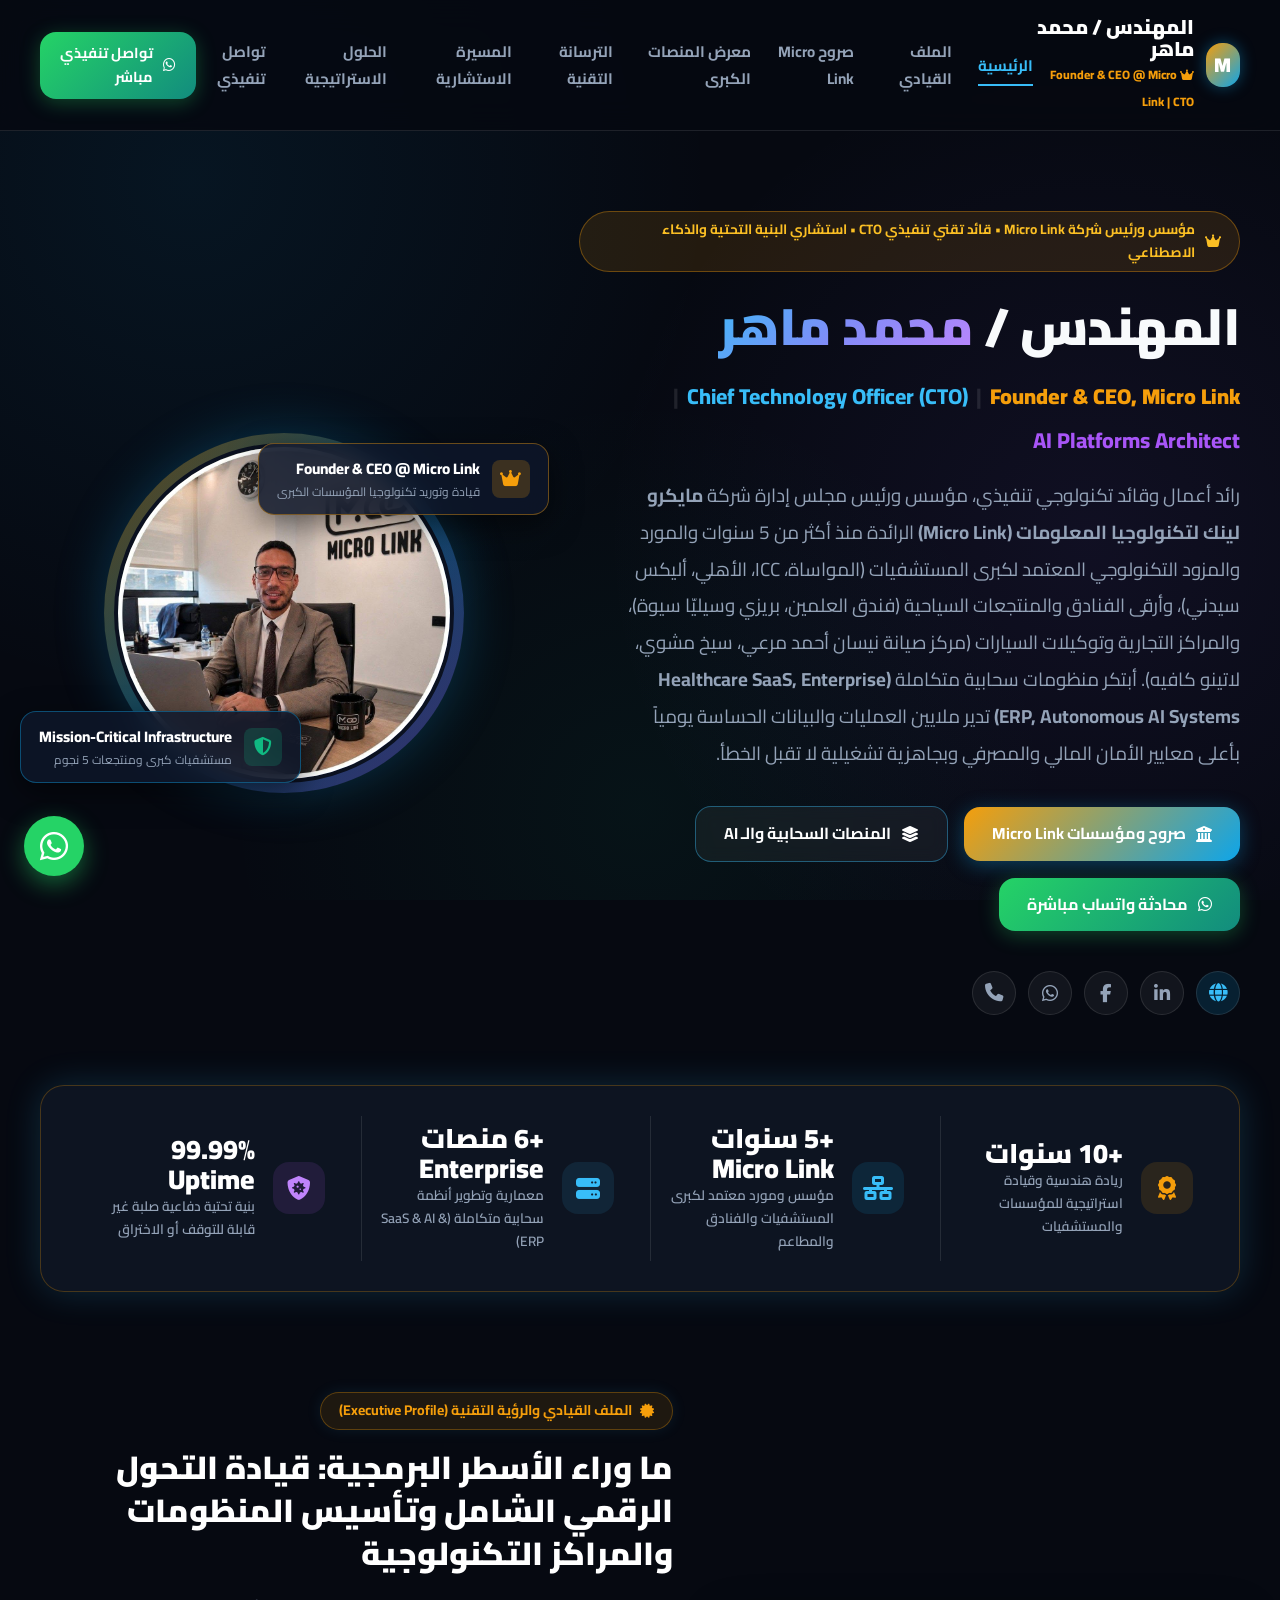
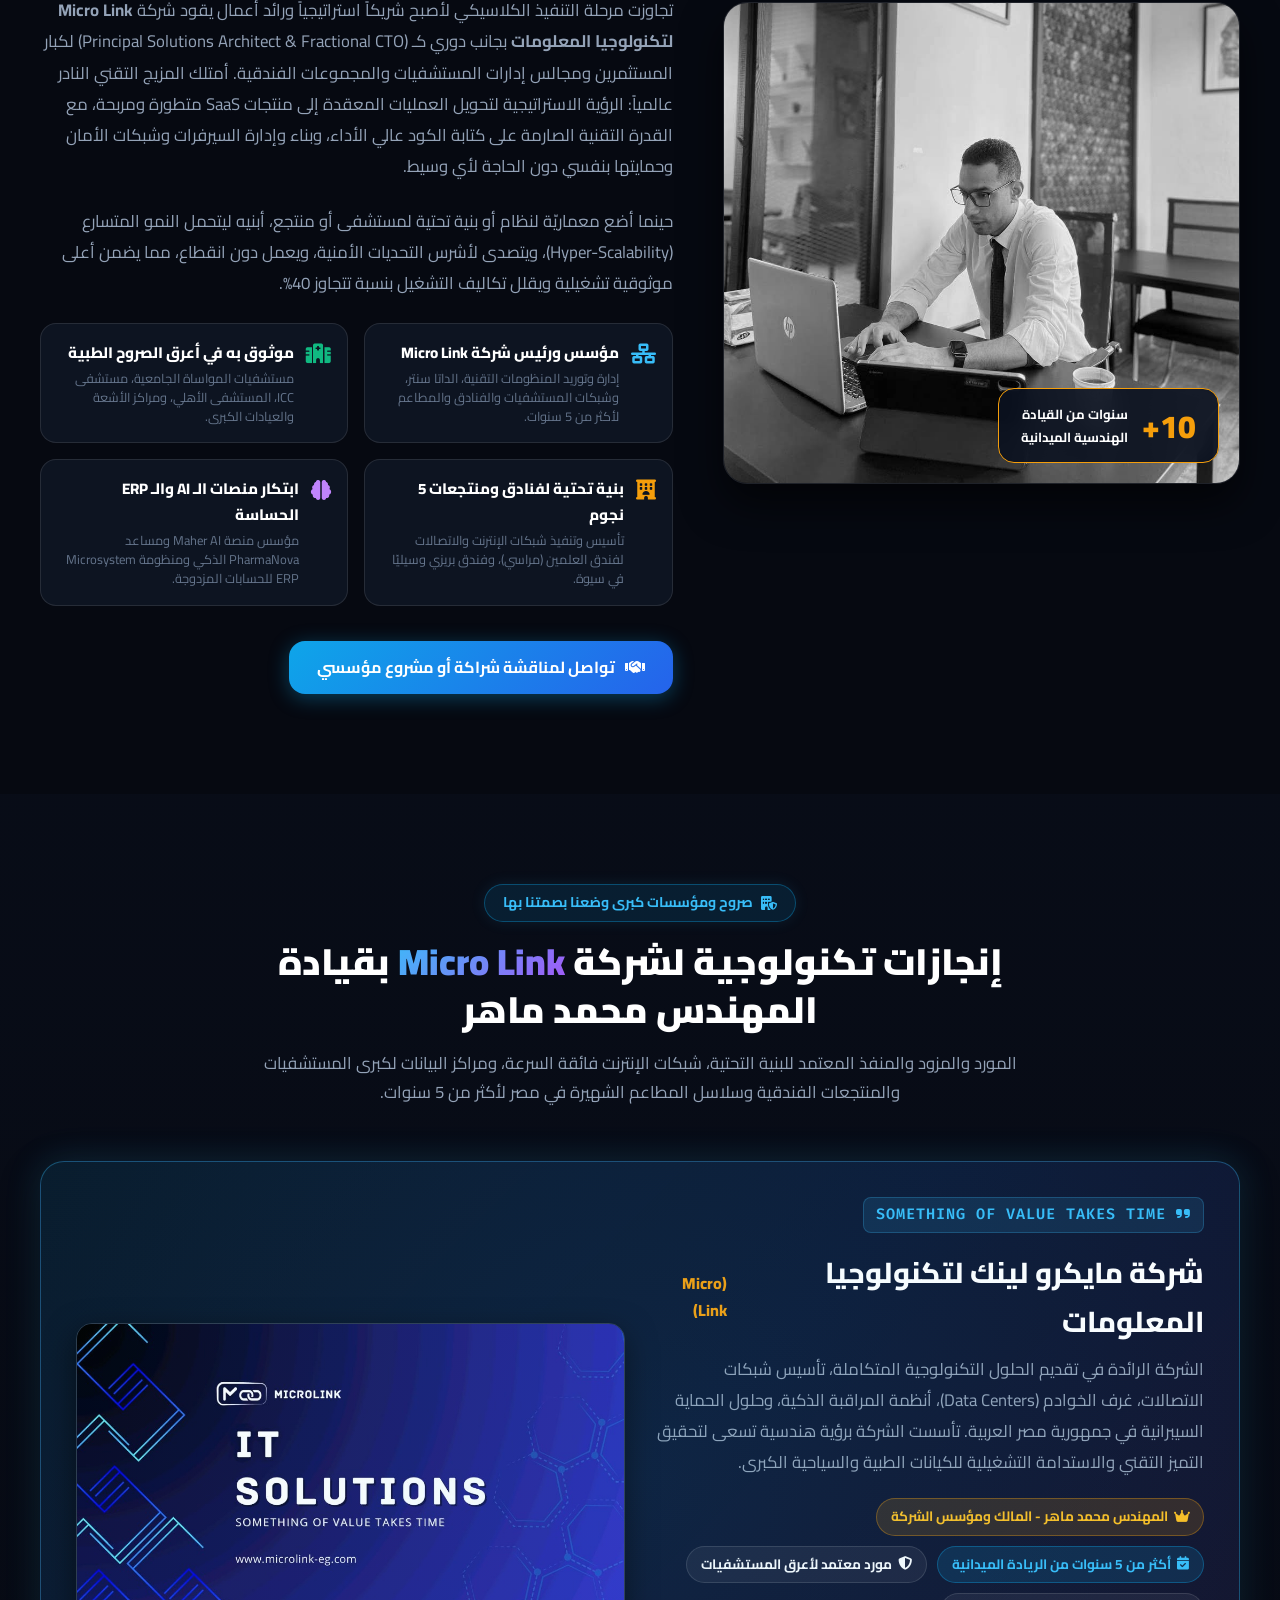
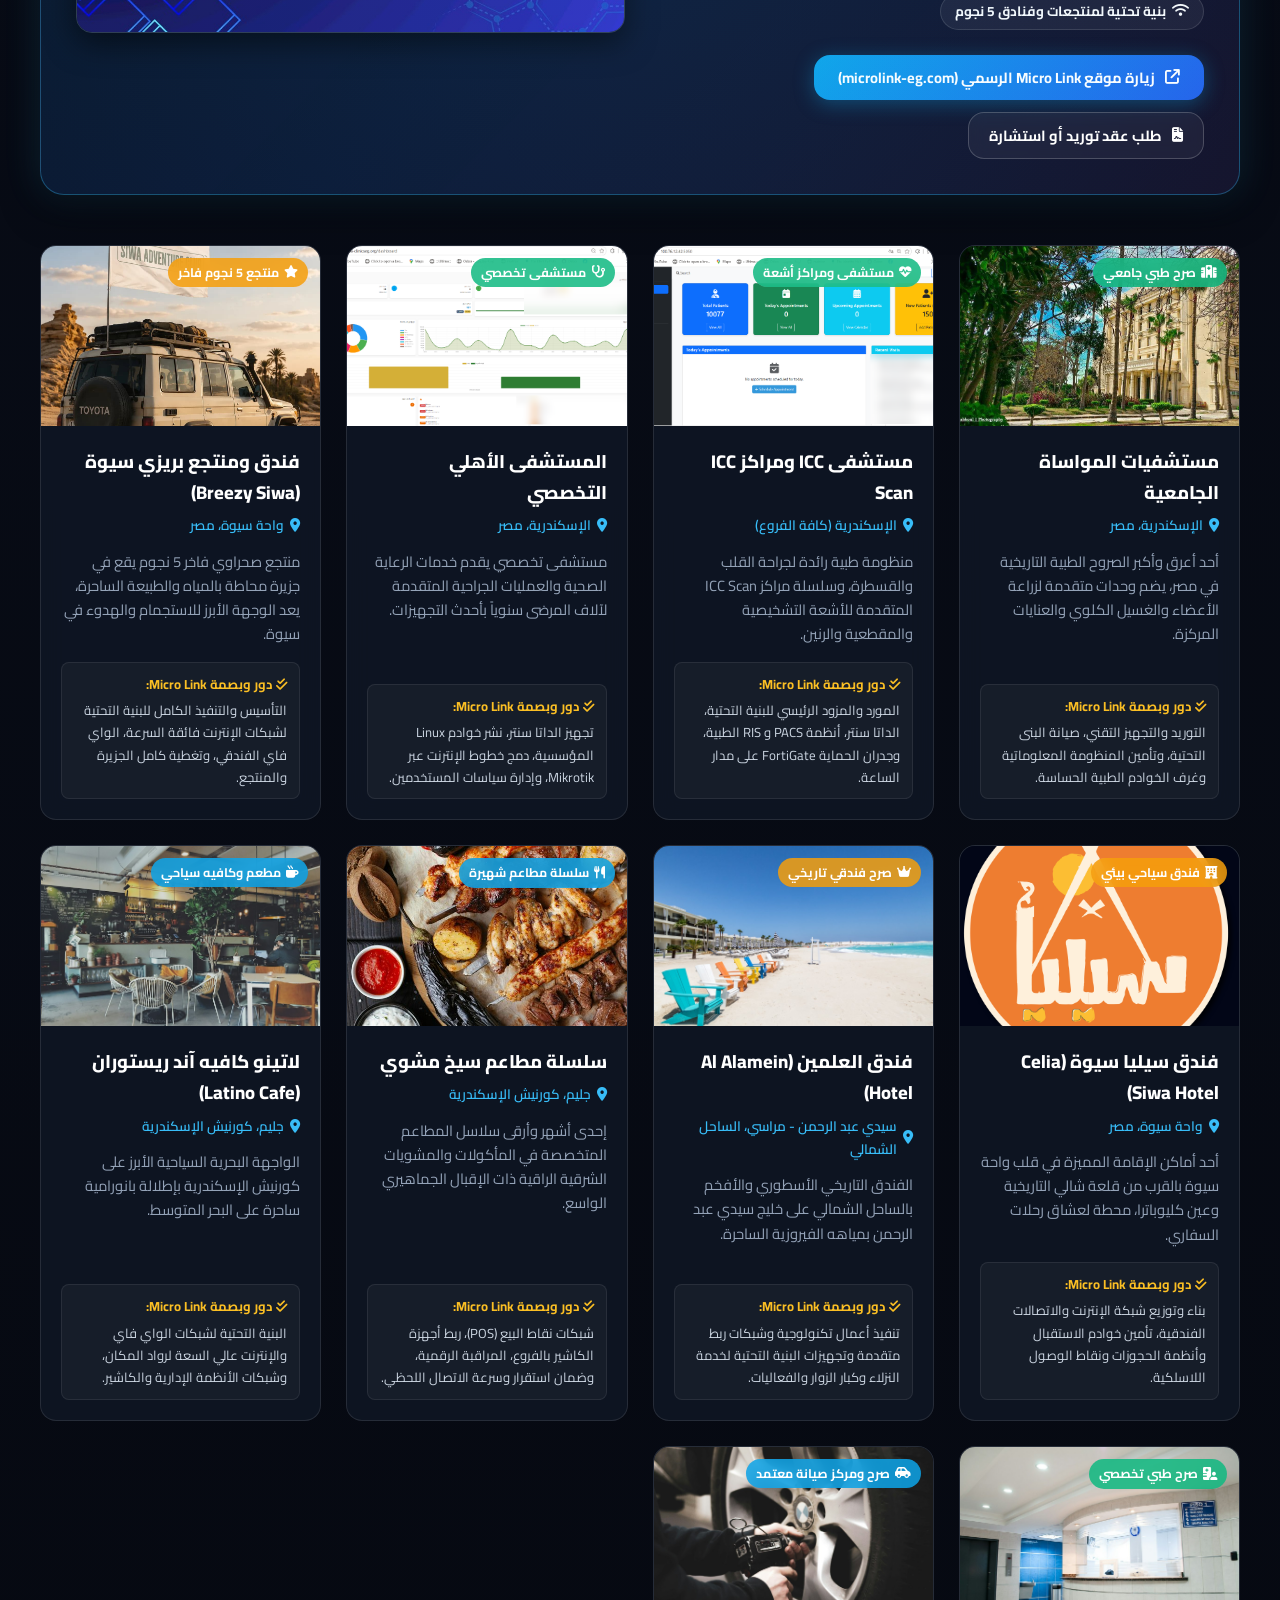
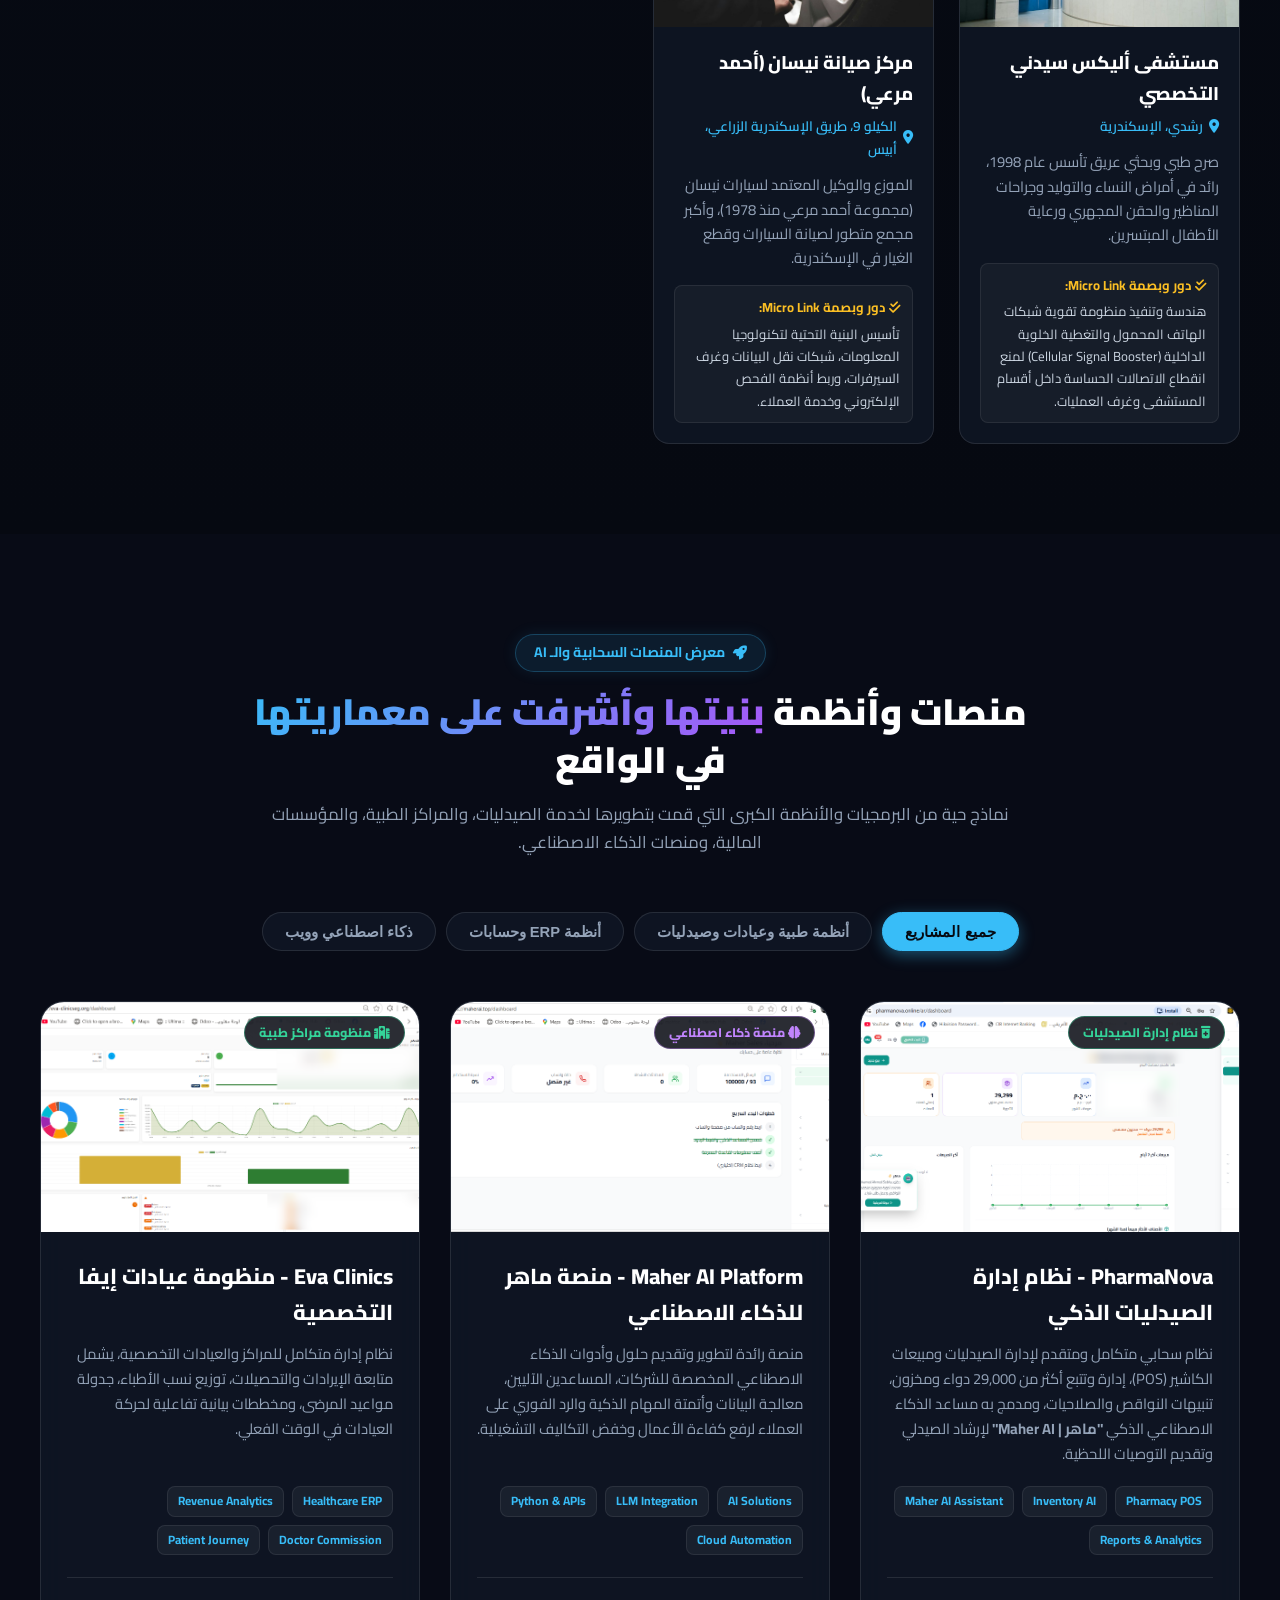
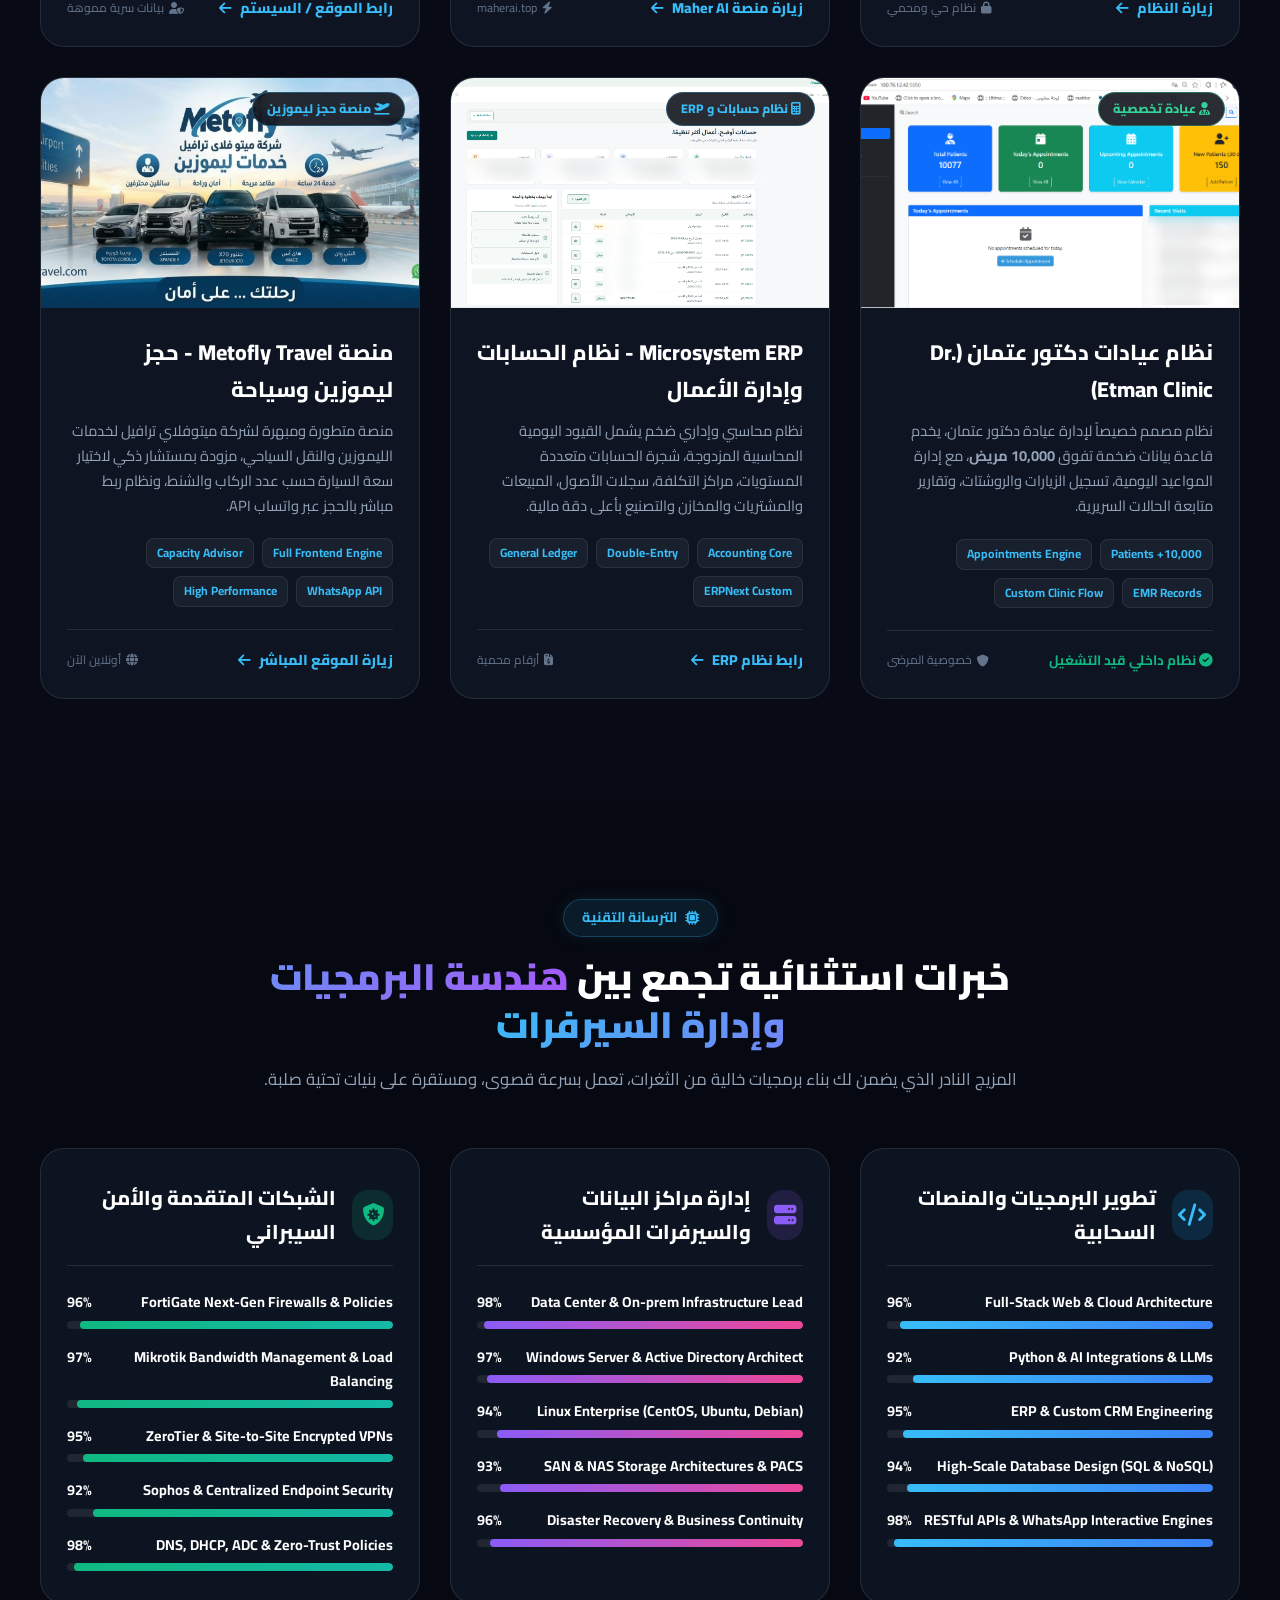
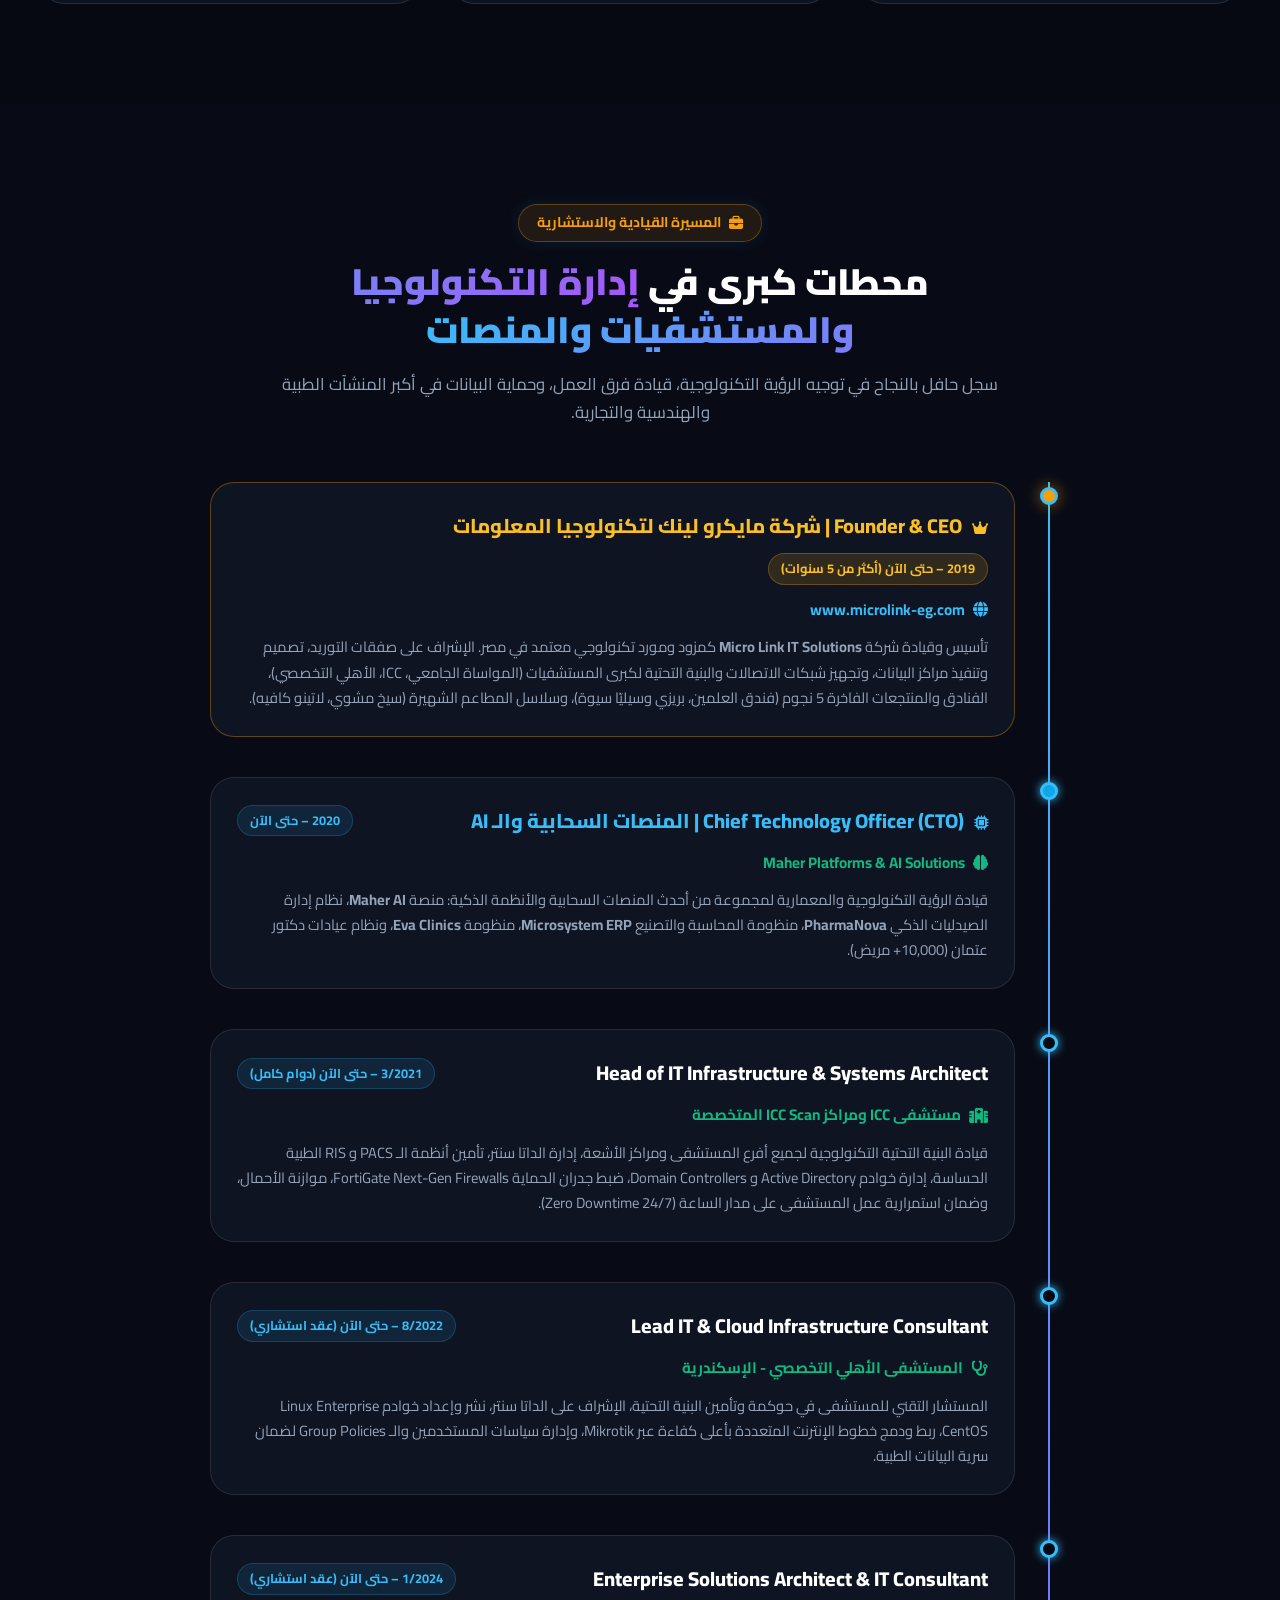
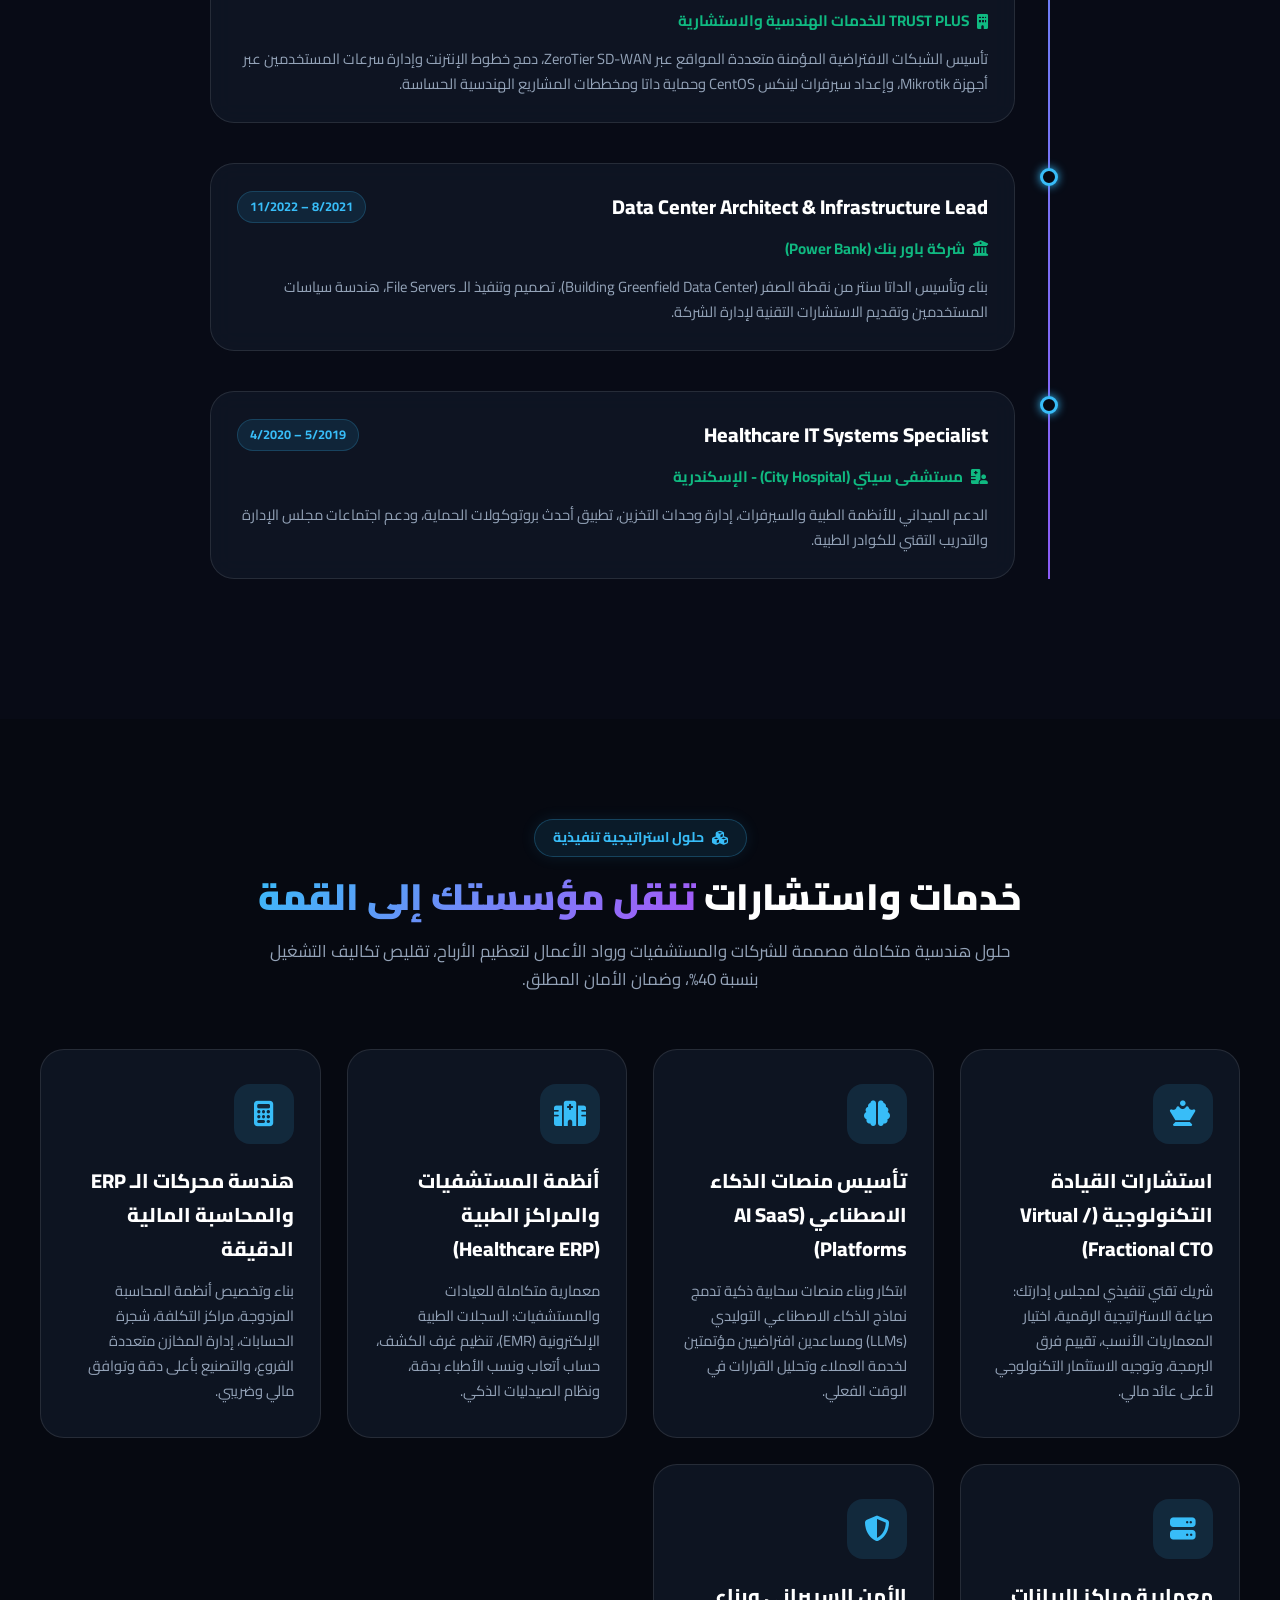
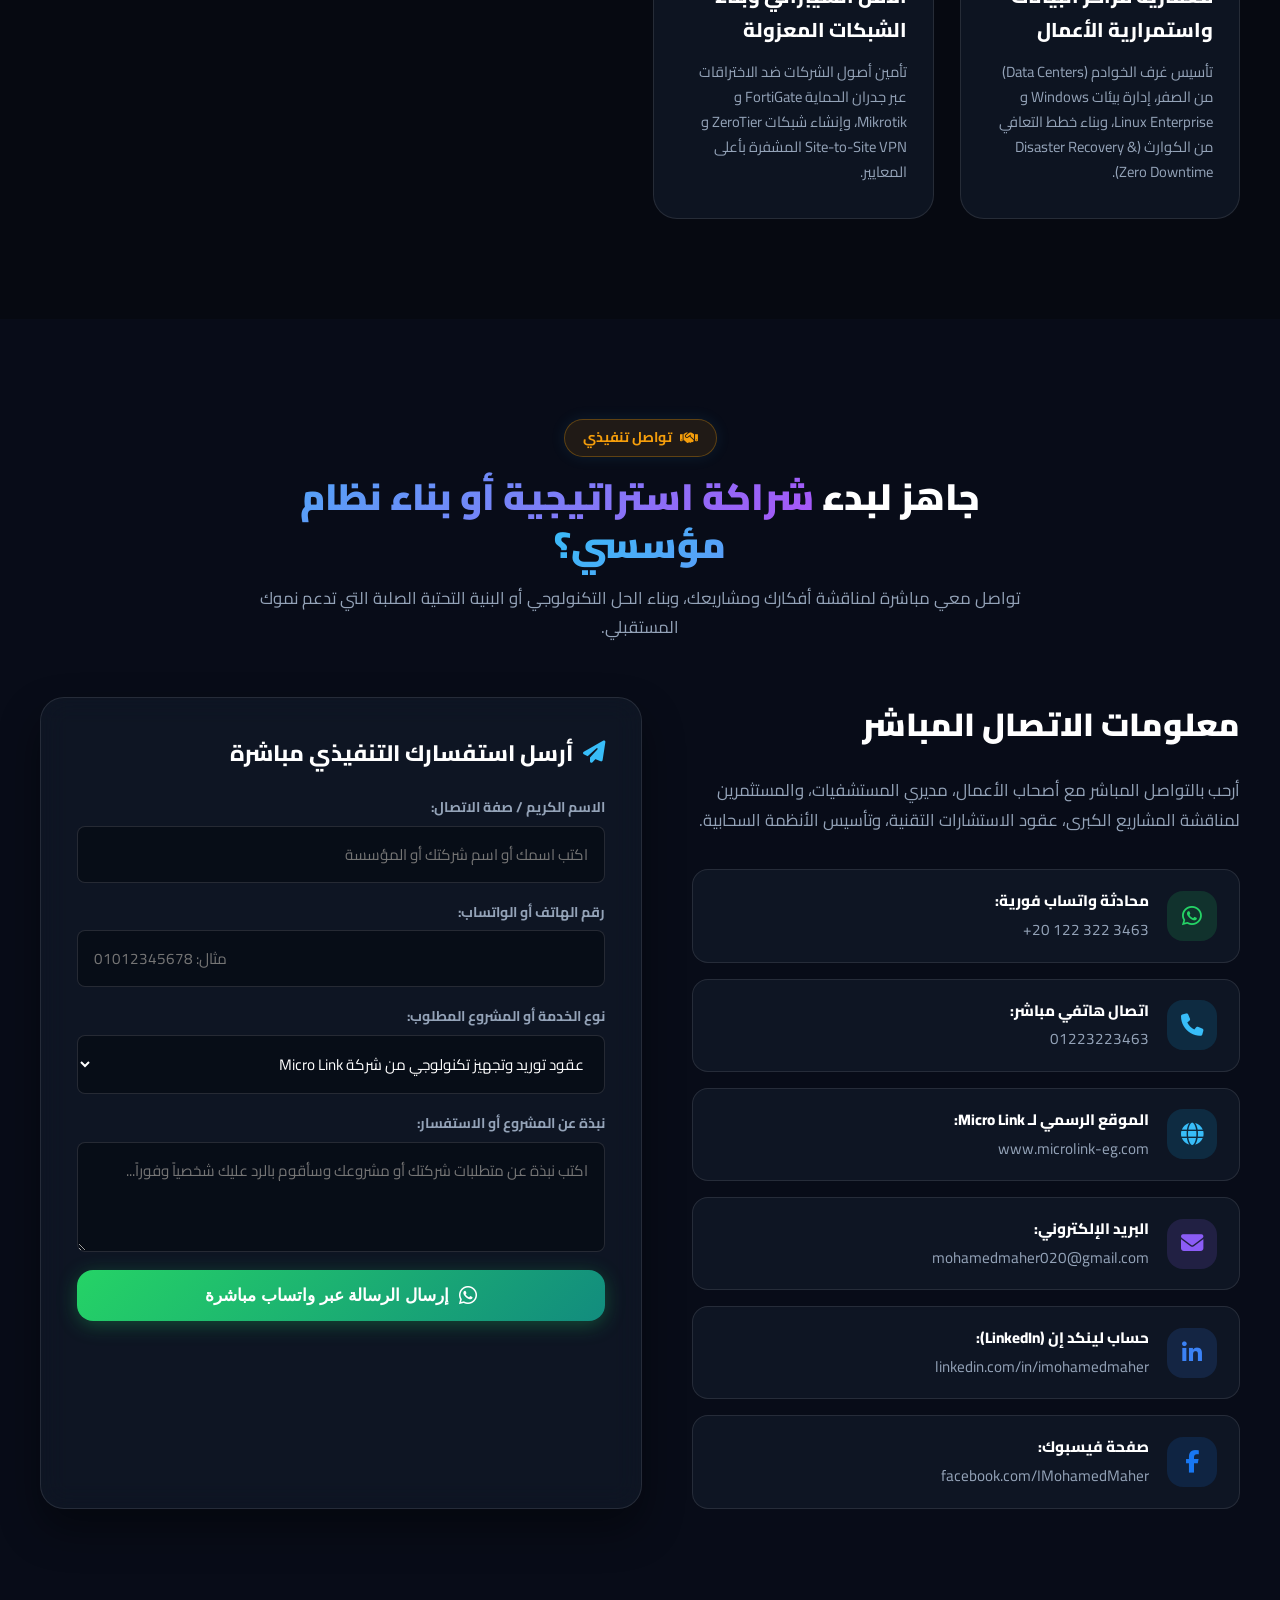
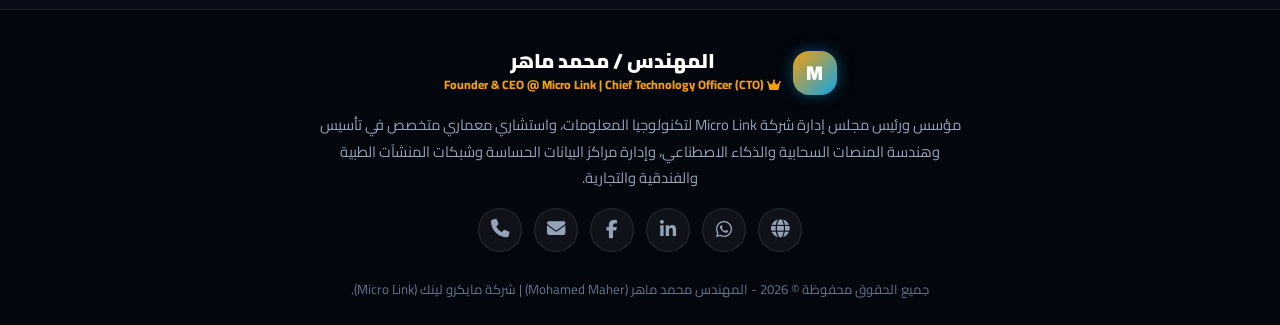
==== commit 93b04f41: "Add Alex Sydney Hospital and Nissan Ahmed Marei clients" ====
--- a/index.html
+++ b/index.html
@@ -88,7 +88,7 @@
           </div>
 
           <p class="hero-bio" style="font-size: 1.18rem; line-height: 1.95;">
-            رائد أعمال وقائد تكنولوجي تنفيذي، مؤسس ورئيس مجلس إدارة شركة <strong>مايكرو لينك لتكنولوجيا المعلومات (Micro Link)</strong> الرائدة منذ أكثر من 5 سنوات والمورد والمزود التكنولوجي المعتمد لكبرى المستشفيات (المواساة، ICC، الأهلي)، وأرقى الفنادق والمنتجعات السياحية (فندق العلمين، بريزي وسيليّا سيوة)، وسلاسل المطاعم الكبرى. أبتكر منظومات سحابية متكاملة <strong>(Healthcare SaaS, Enterprise ERP, Autonomous AI Systems)</strong> تدير ملايين العمليات والبيانات الحساسة يومياً بأعلى معايير الأمان المالي والمصرفي وبجاهزية تشغيلية لا تقبل الخطأ.
+            رائد أعمال وقائد تكنولوجي تنفيذي، مؤسس ورئيس مجلس إدارة شركة <strong>مايكرو لينك لتكنولوجيا المعلومات (Micro Link)</strong> الرائدة منذ أكثر من 5 سنوات والمورد والمزود التكنولوجي المعتمد لكبرى المستشفيات (المواساة، ICC، الأهلي، أليكس سيدني)، وأرقى الفنادق والمنتجعات السياحية (فندق العلمين، بريزي وسيليّا سيوة)، والمراكز التجارية وتوكيلات السيارات (مركز صيانة نيسان أحمد مرعي، سيخ مشوي، لاتينو كافيه). أبتكر منظومات سحابية متكاملة <strong>(Healthcare SaaS, Enterprise ERP, Autonomous AI Systems)</strong> تدير ملايين العمليات والبيانات الحساسة يومياً بأعلى معايير الأمان المالي والمصرفي وبجاهزية تشغيلية لا تقبل الخطأ.
           </p>
 
           <div class="hero-actions">
@@ -468,6 +468,44 @@
           </div>
         </div>
 
+        <!-- Client 9: Alex Sydney Hospital -->
+        <div class="client-card">
+          <div class="client-media-wrap">
+            <span class="client-category-tag hospital"><i class="fa-solid fa-hospital-user"></i> صرح طبي تخصصي</span>
+            <img src="assets/images/client-hospital-alex-sydney.jpg" alt="مستشفى أليكس سيدني التخصصي">
+          </div>
+          <div class="client-body">
+            <h4 class="client-title">مستشفى أليكس سيدني التخصصي</h4>
+            <div class="client-location"><i class="fa-solid fa-location-dot"></i> رشدي، الإسكندرية</div>
+            <p class="client-desc">
+              صرح طبي وبحثي عريق تأسس عام 1998، رائد في أمراض النساء والتوليد وجراحات المناظير والحقن المجهري ورعاية الأطفال المبتسرين.
+            </p>
+            <div class="client-scope">
+              <strong><i class="fa-solid fa-check-double"></i> دور وبصمة Micro Link:</strong>
+              هندسة وتنفيذ منظومة تقوية شبكات الهاتف المحمول والتغطية الخلوية الداخلية (Cellular Signal Booster) لمنع انقطاع الاتصالات الحساسة داخل أقسام المستشفى وغرف العمليات.
+            </div>
+          </div>
+        </div>
+
+        <!-- Client 10: Nissan Ahmed Marei -->
+        <div class="client-card">
+          <div class="client-media-wrap">
+            <span class="client-category-tag retail"><i class="fa-solid fa-car-side"></i> صرح ومركز صيانة معتمد</span>
+            <img src="assets/images/client-nissan-ahmed-marei.jpg" alt="مركز صيانة نيسان - مجموعة أحمد مرعي">
+          </div>
+          <div class="client-body">
+            <h4 class="client-title">مركز صيانة نيسان (أحمد مرعي)</h4>
+            <div class="client-location"><i class="fa-solid fa-location-dot"></i> الكيلو 9، طريق الإسكندرية الزراعي، أبيس</div>
+            <p class="client-desc">
+              الموزع والوكيل المعتمد لسيارات نيسان (مجموعة أحمد مرعي منذ 1978)، وأكبر مجمع متطور لصيانة السيارات وقطع الغيار في الإسكندرية.
+            </p>
+            <div class="client-scope">
+              <strong><i class="fa-solid fa-check-double"></i> دور وبصمة Micro Link:</strong>
+              تأسيس البنية التحتية لتكنولوجيا المعلومات، شبكات نقل البيانات وغرف السيرفرات، وربط أنظمة الفحص الإلكتروني وخدمة العملاء.
+            </div>
+          </div>
+        </div>
+
       </div>
 
     </div>
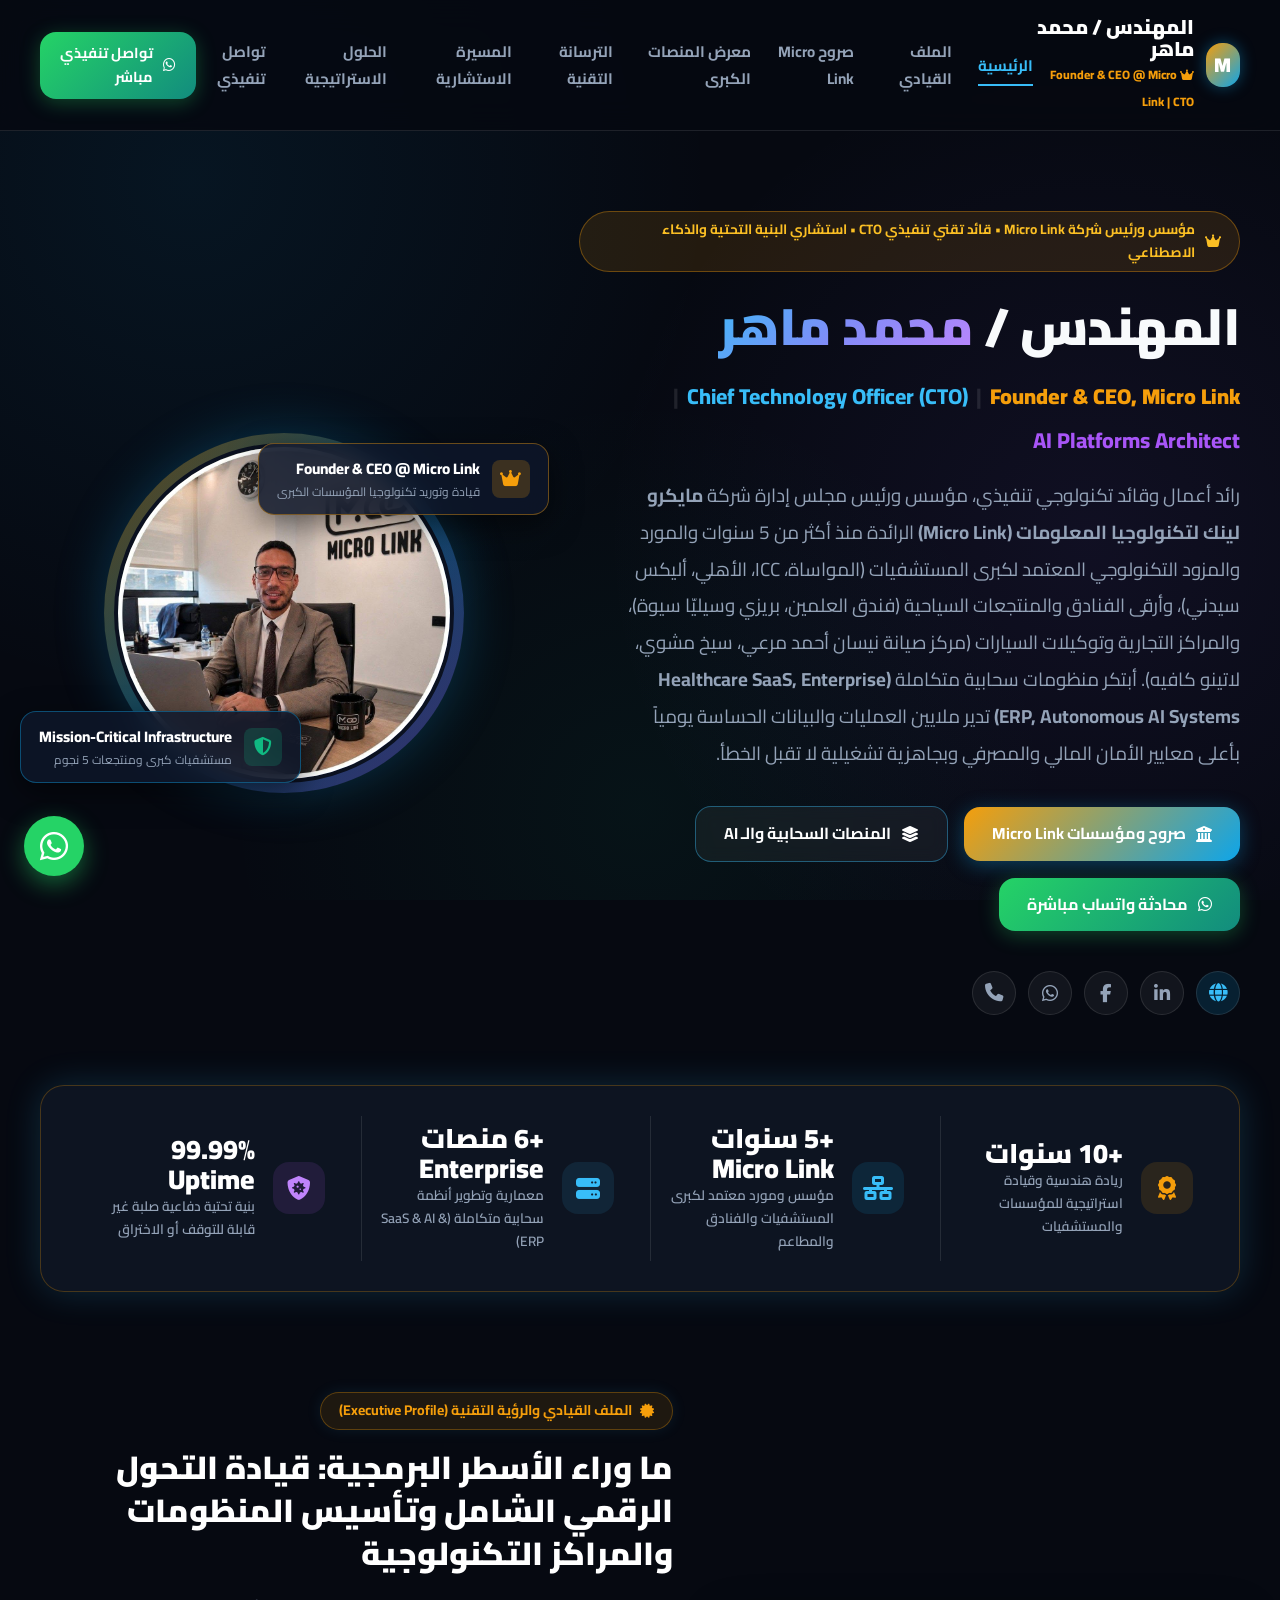
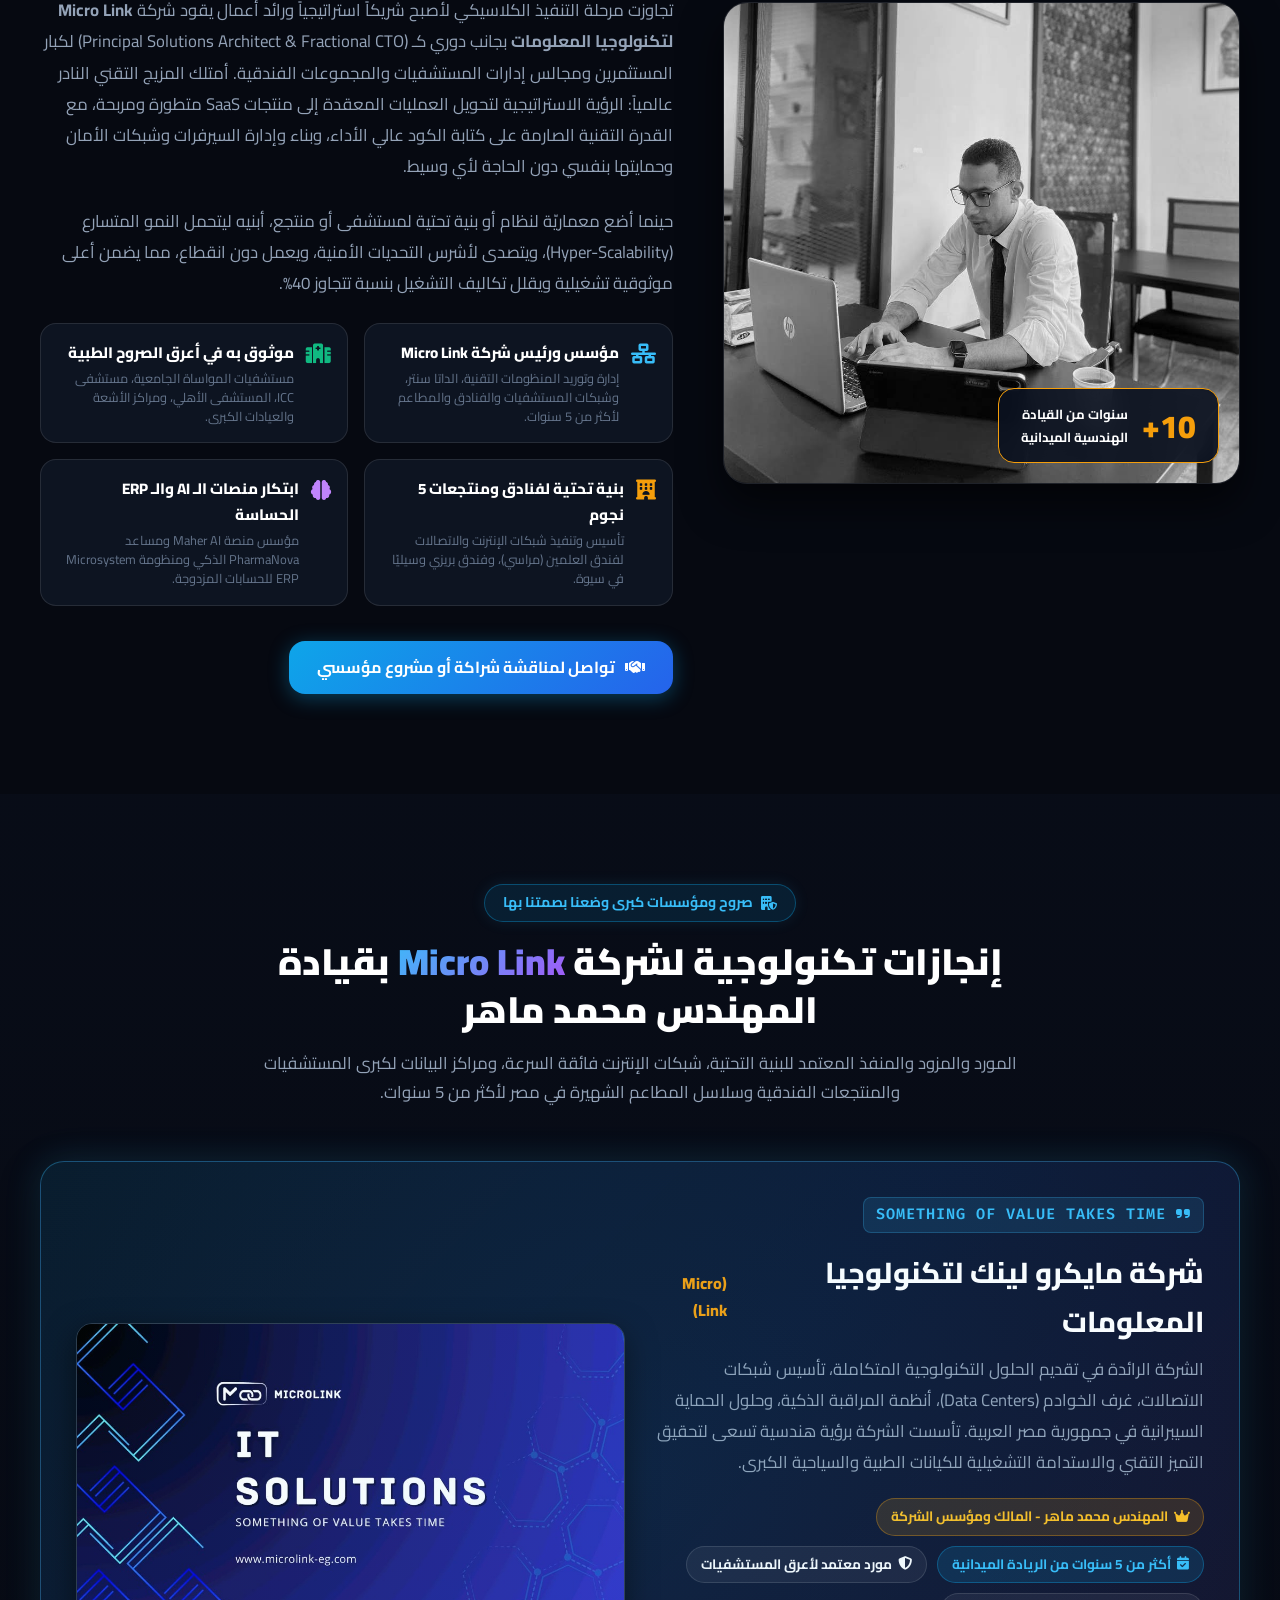
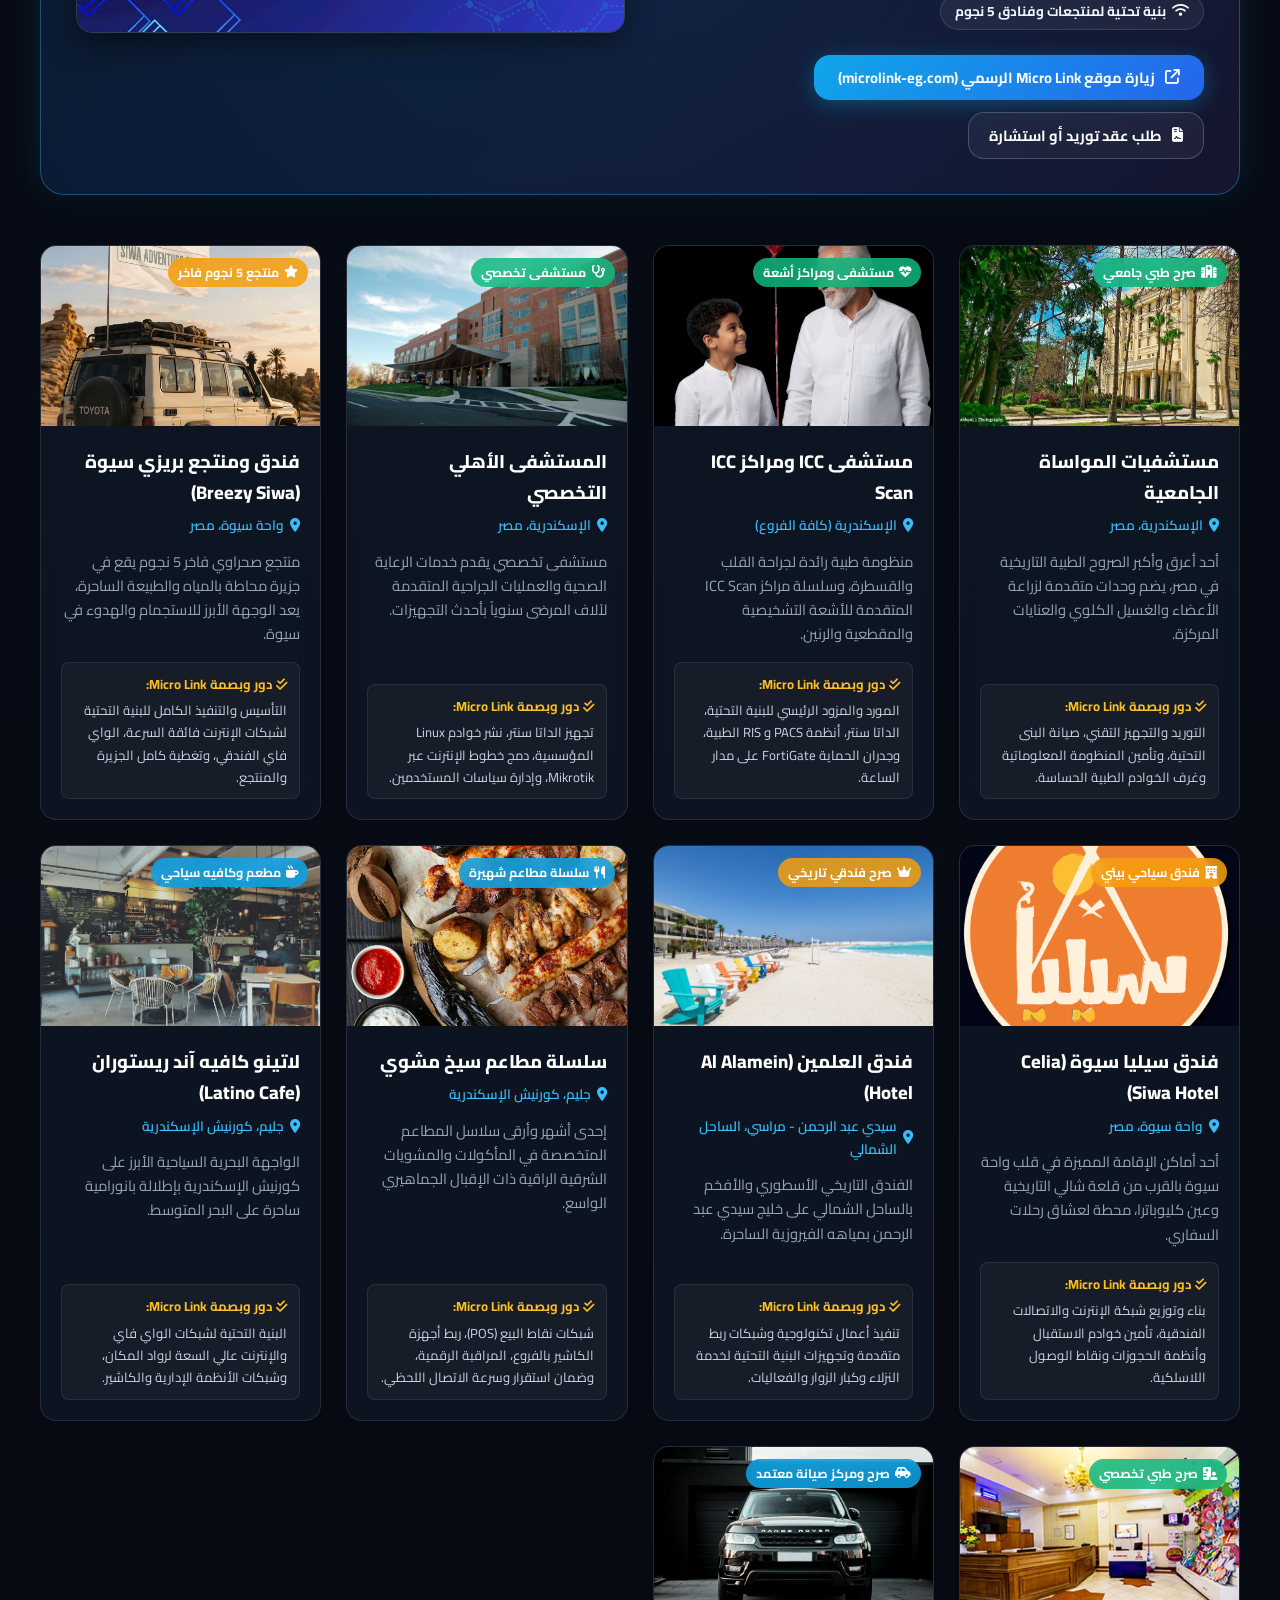
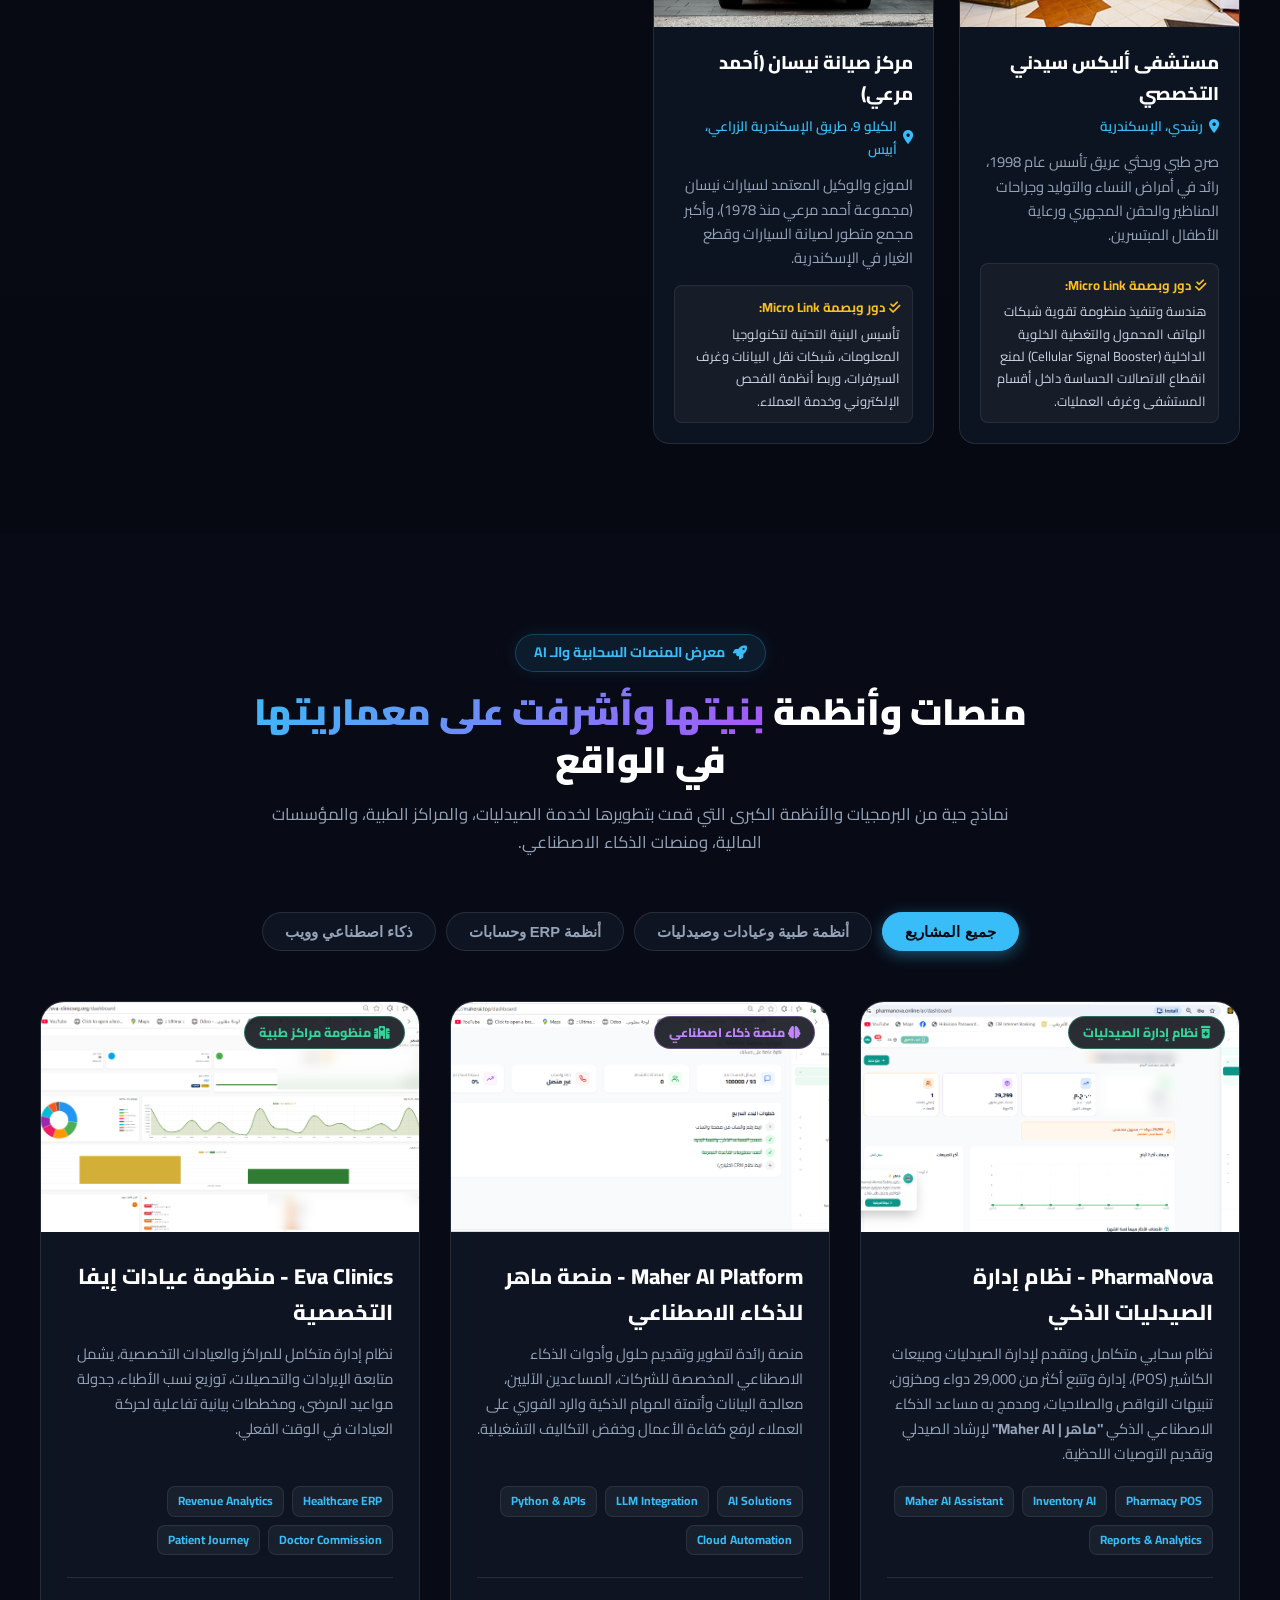
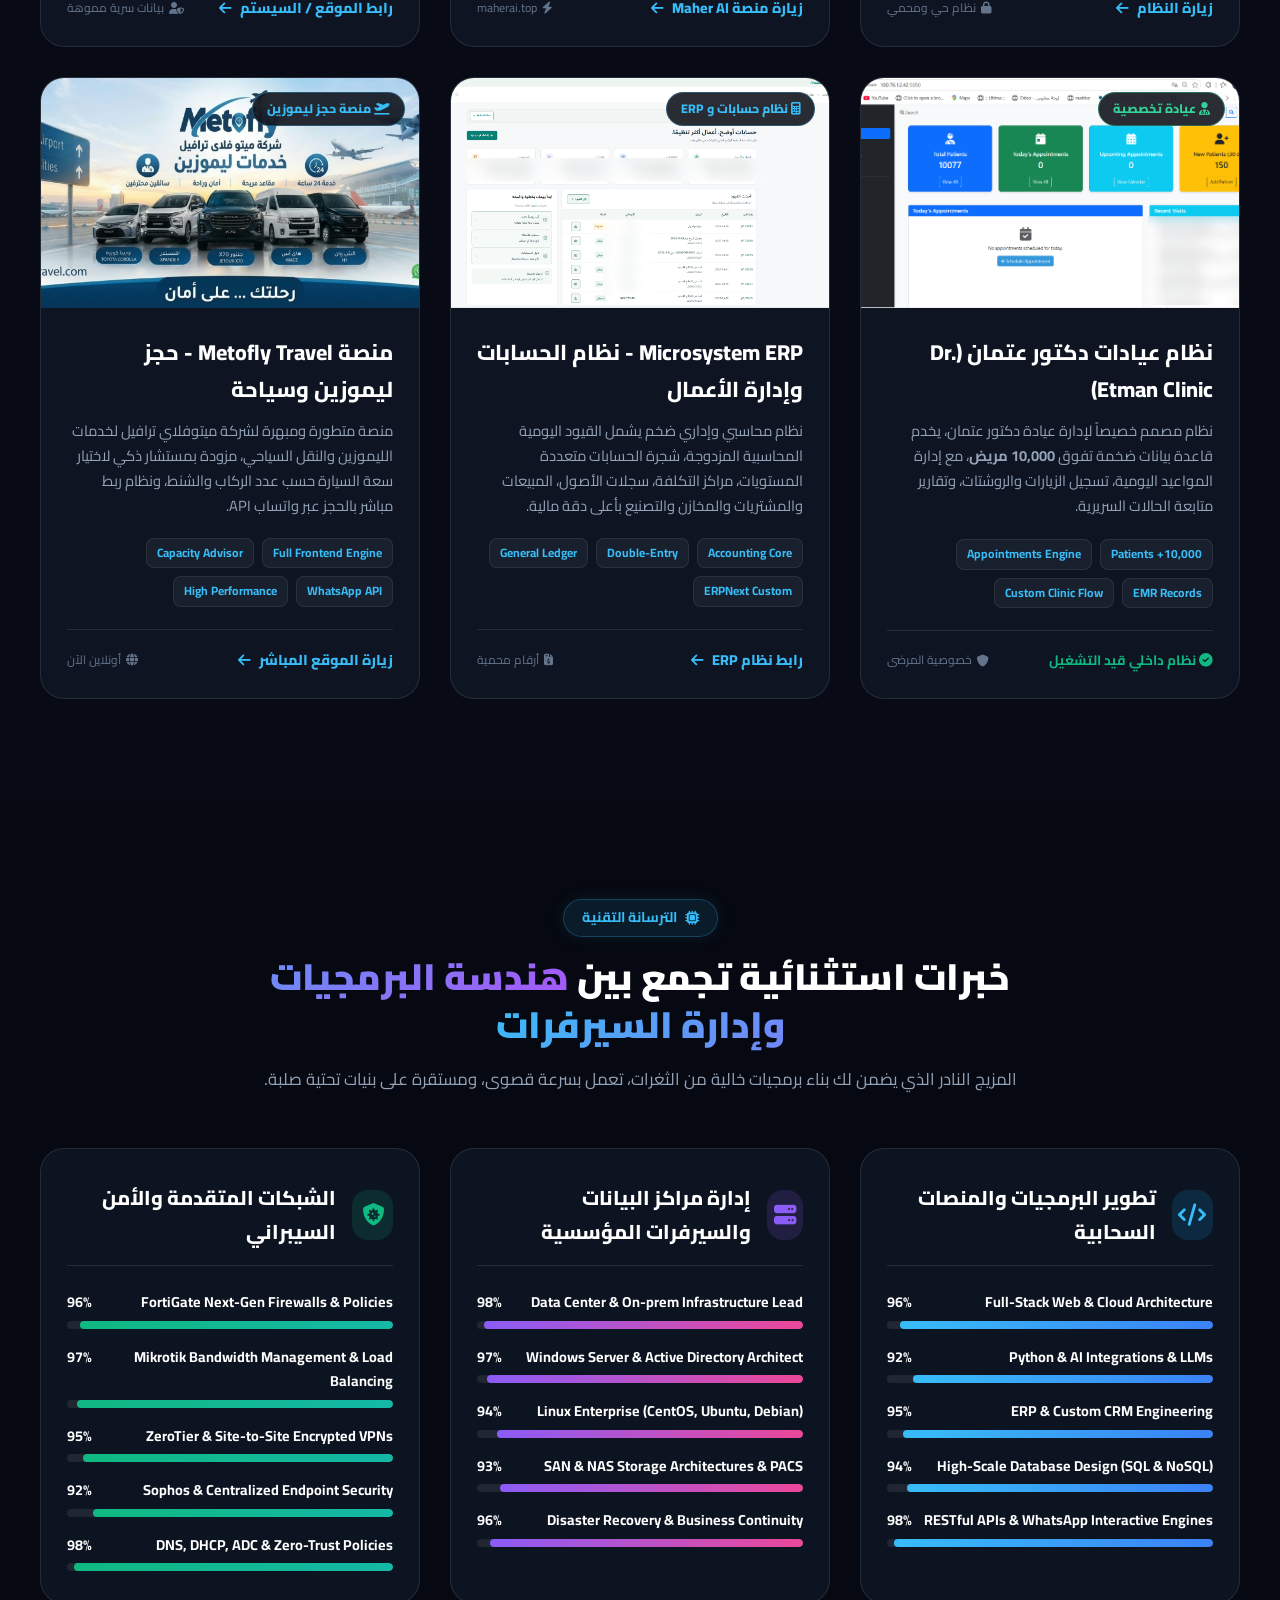
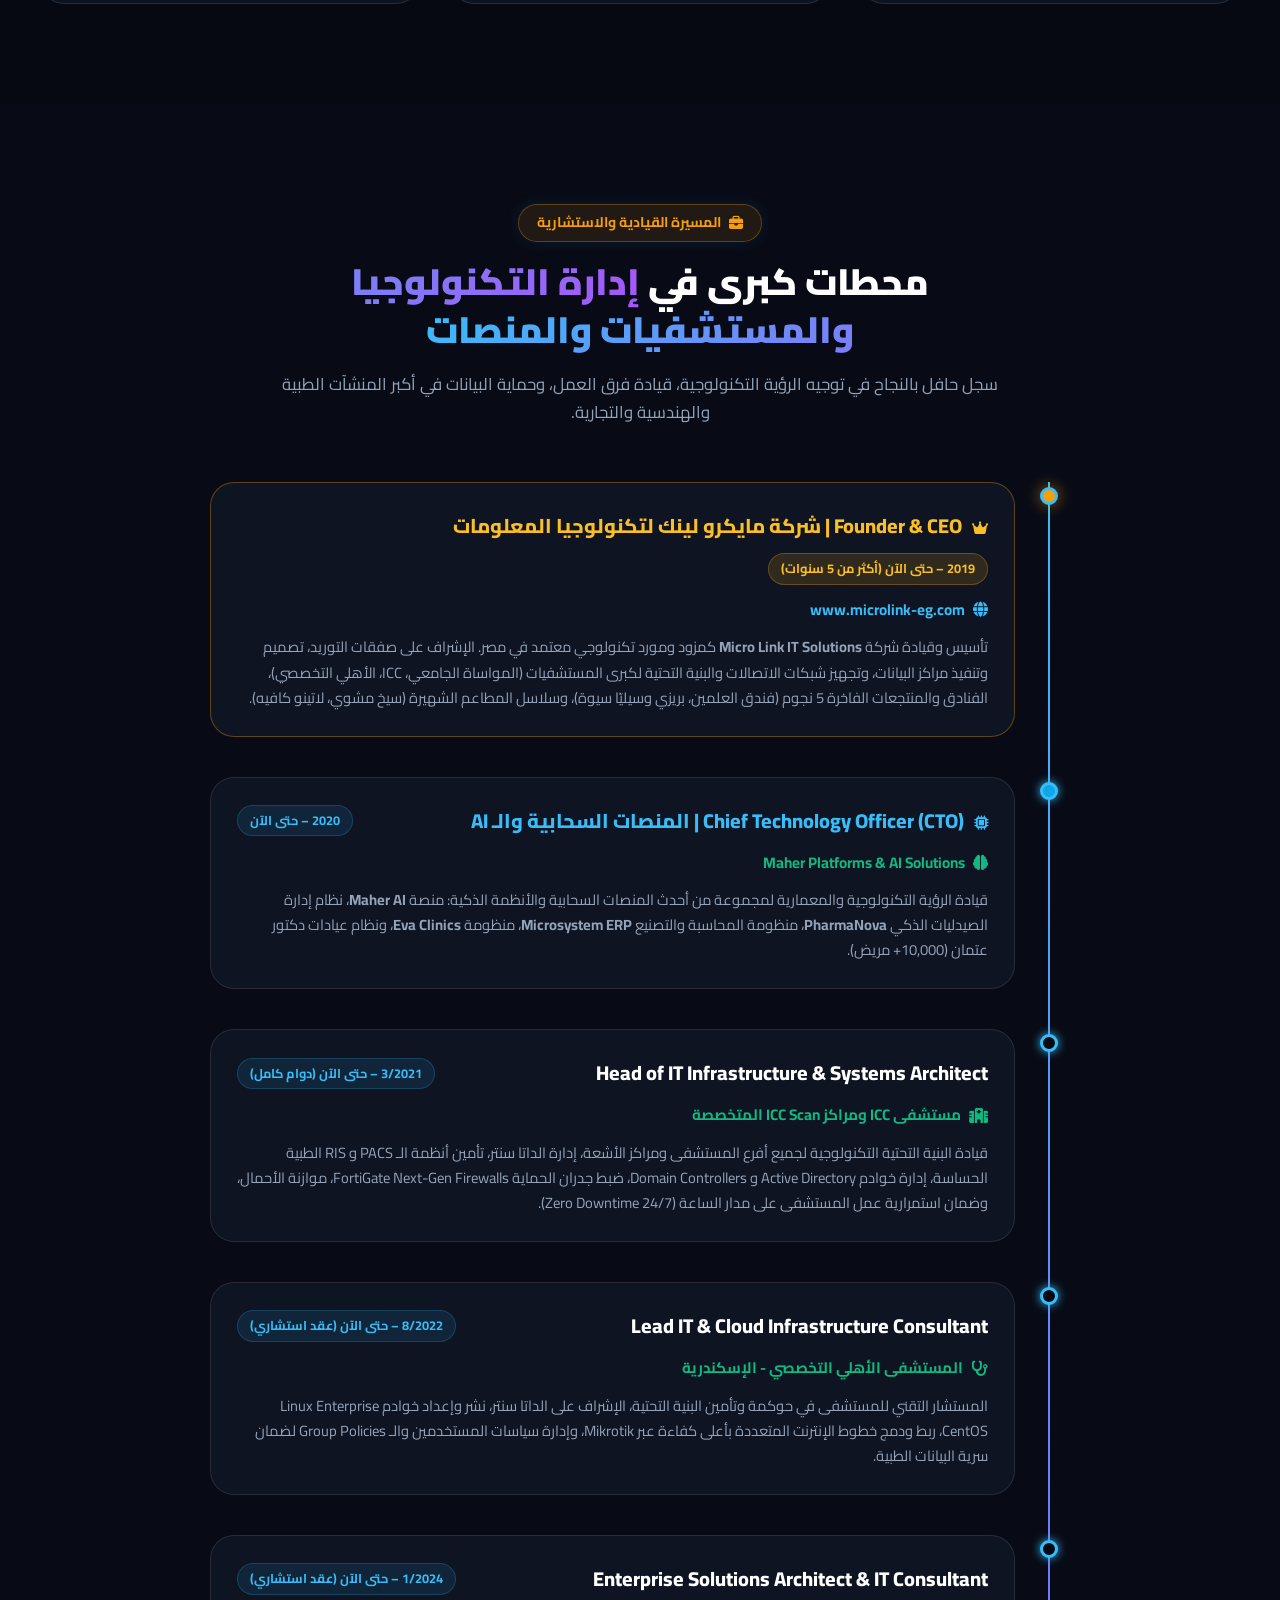
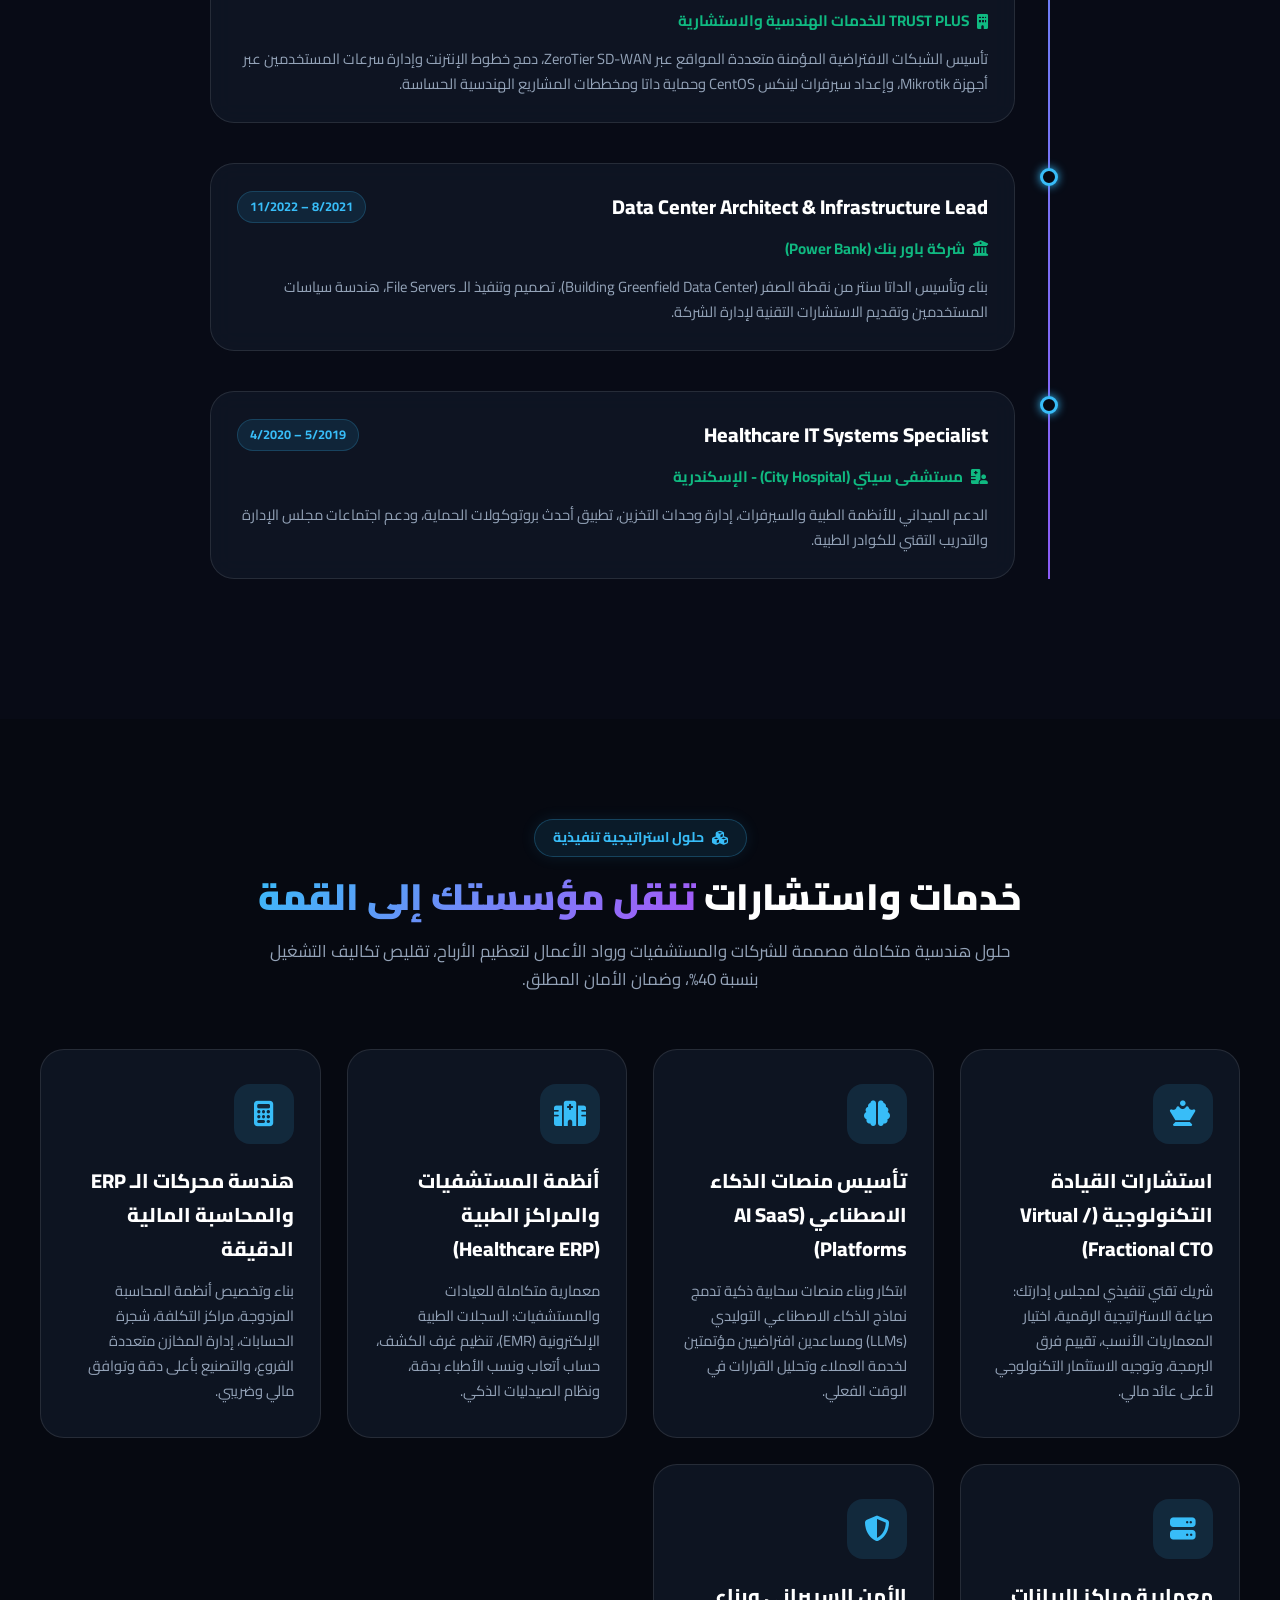
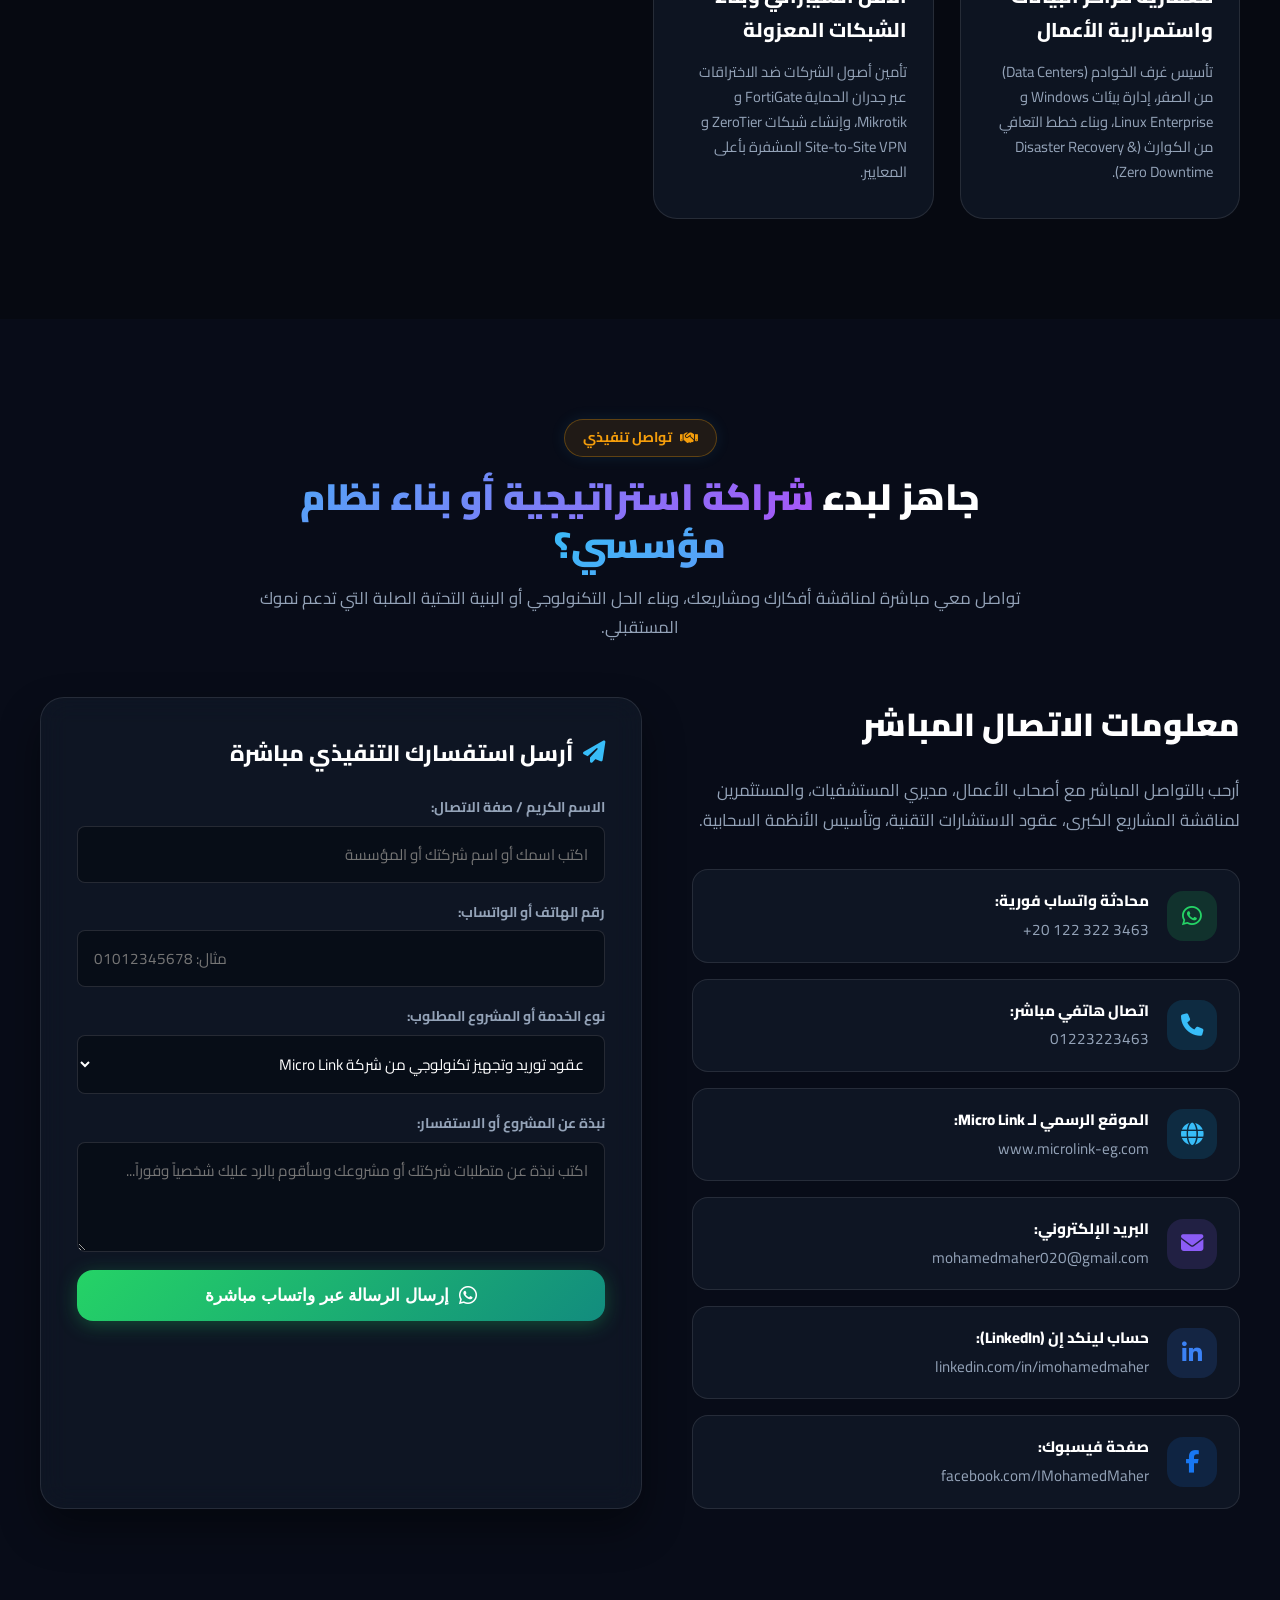
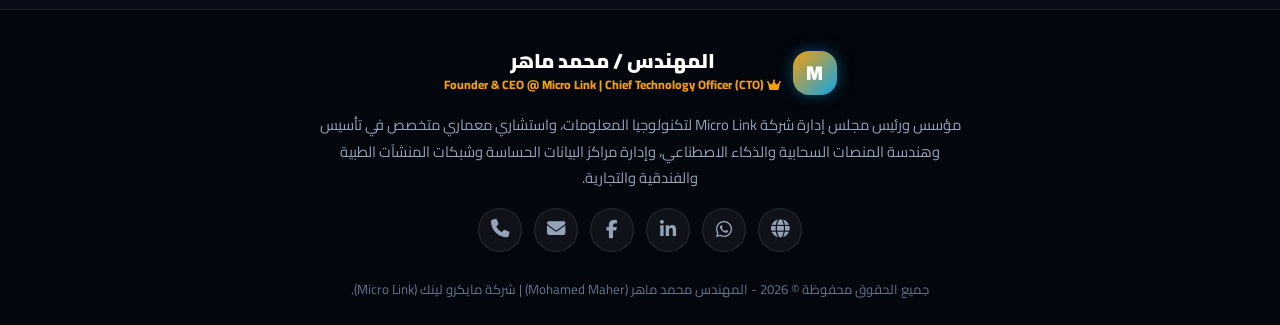
==== commit 42d54293: "Fix: Assign authentic photos for ICC and Al-Ahly hospitals" ====
--- a/index.html
+++ b/index.html
@@ -339,7 +339,7 @@
         <div class="client-card">
           <div class="client-media-wrap">
             <span class="client-category-tag hospital"><i class="fa-solid fa-heart-pulse"></i> مستشفى ومراكز أشعة</span>
-            <img src="assets/images/project-etman-clinic.png" alt="مستشفى ICC ومراكز ICC Scan">
+            <img src="assets/images/client-hospital-icc.jpg" alt="مستشفى ICC ومراكز ICC Scan">
           </div>
           <div class="client-body">
             <h4 class="client-title">مستشفى ICC ومراكز ICC Scan</h4>
@@ -358,7 +358,7 @@
         <div class="client-card">
           <div class="client-media-wrap">
             <span class="client-category-tag hospital"><i class="fa-solid fa-stethoscope"></i> مستشفى تخصصي</span>
-            <img src="assets/images/project-eva-clinics.png" alt="المستشفى الأهلي التخصصي">
+            <img src="assets/images/client-hospital-ahly.jpg" alt="المستشفى الأهلي التخصصي">
           </div>
           <div class="client-body">
             <h4 class="client-title">المستشفى الأهلي التخصصي</h4>
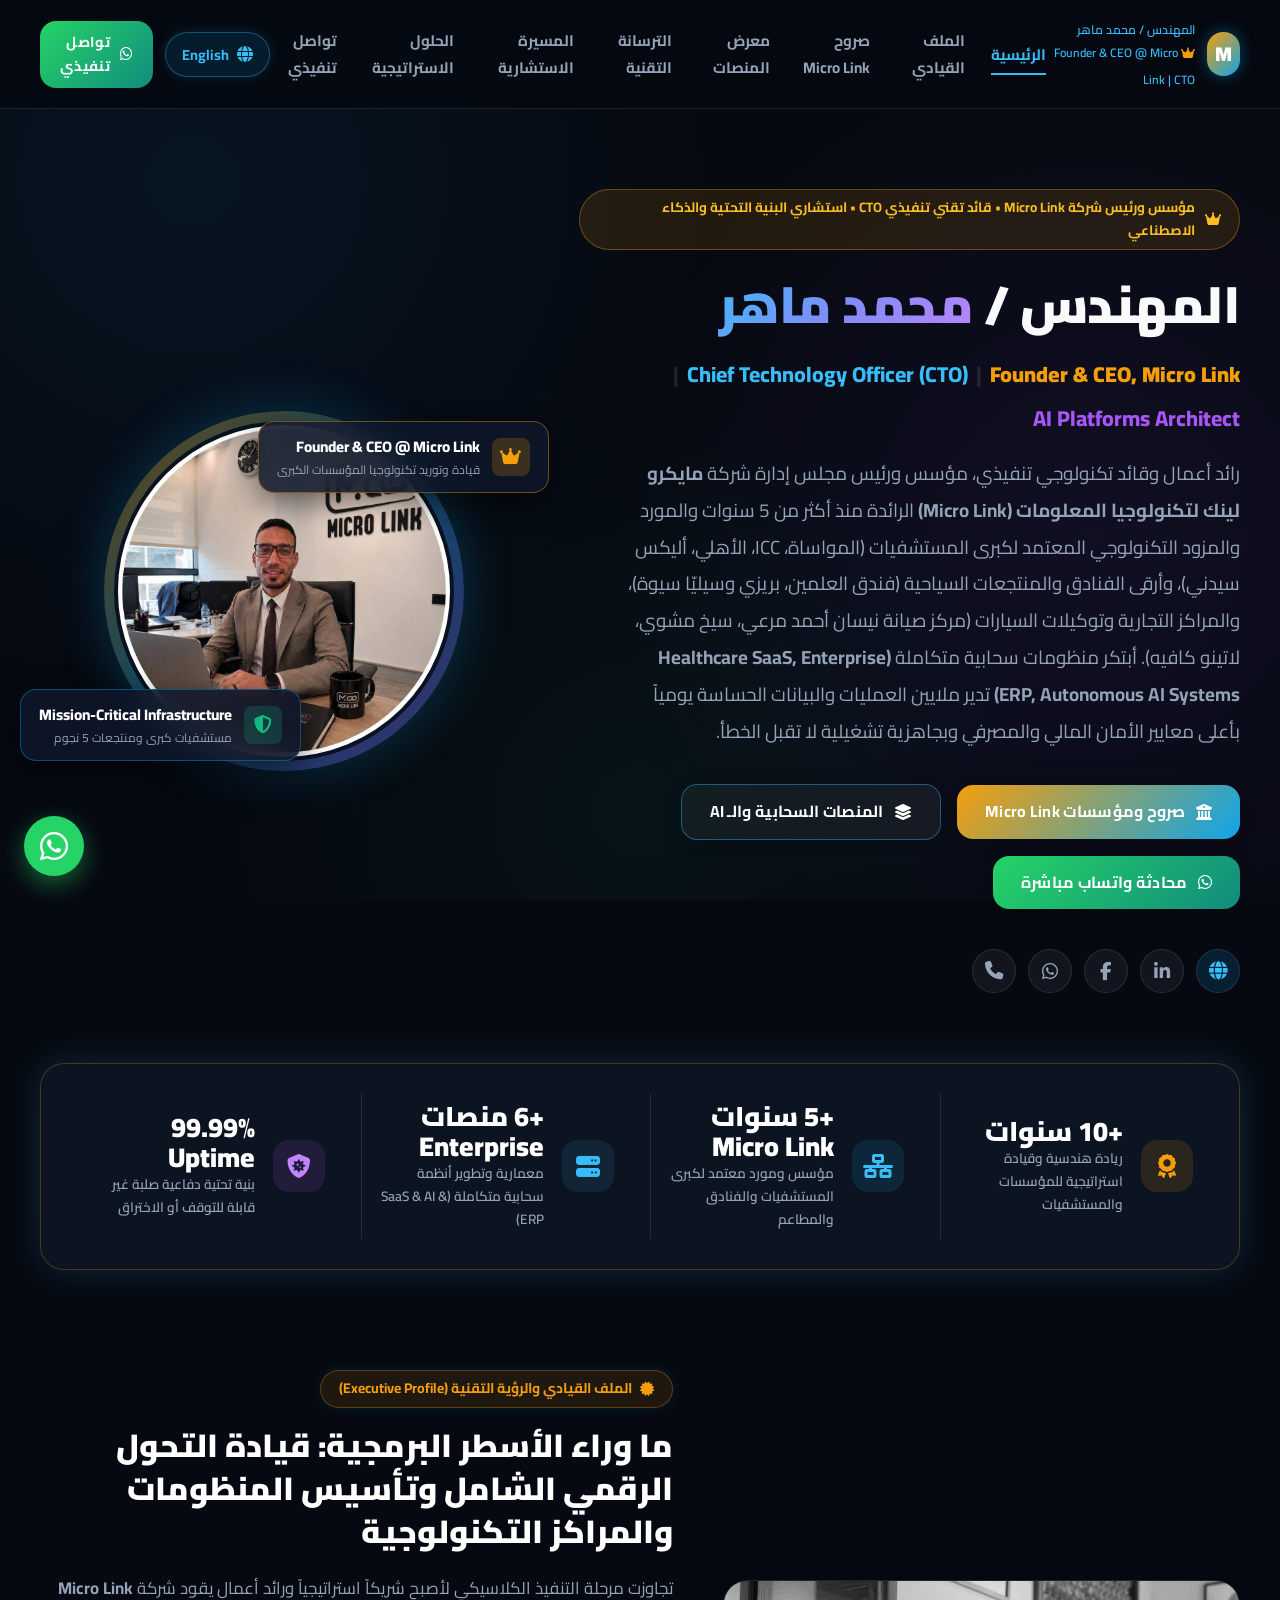
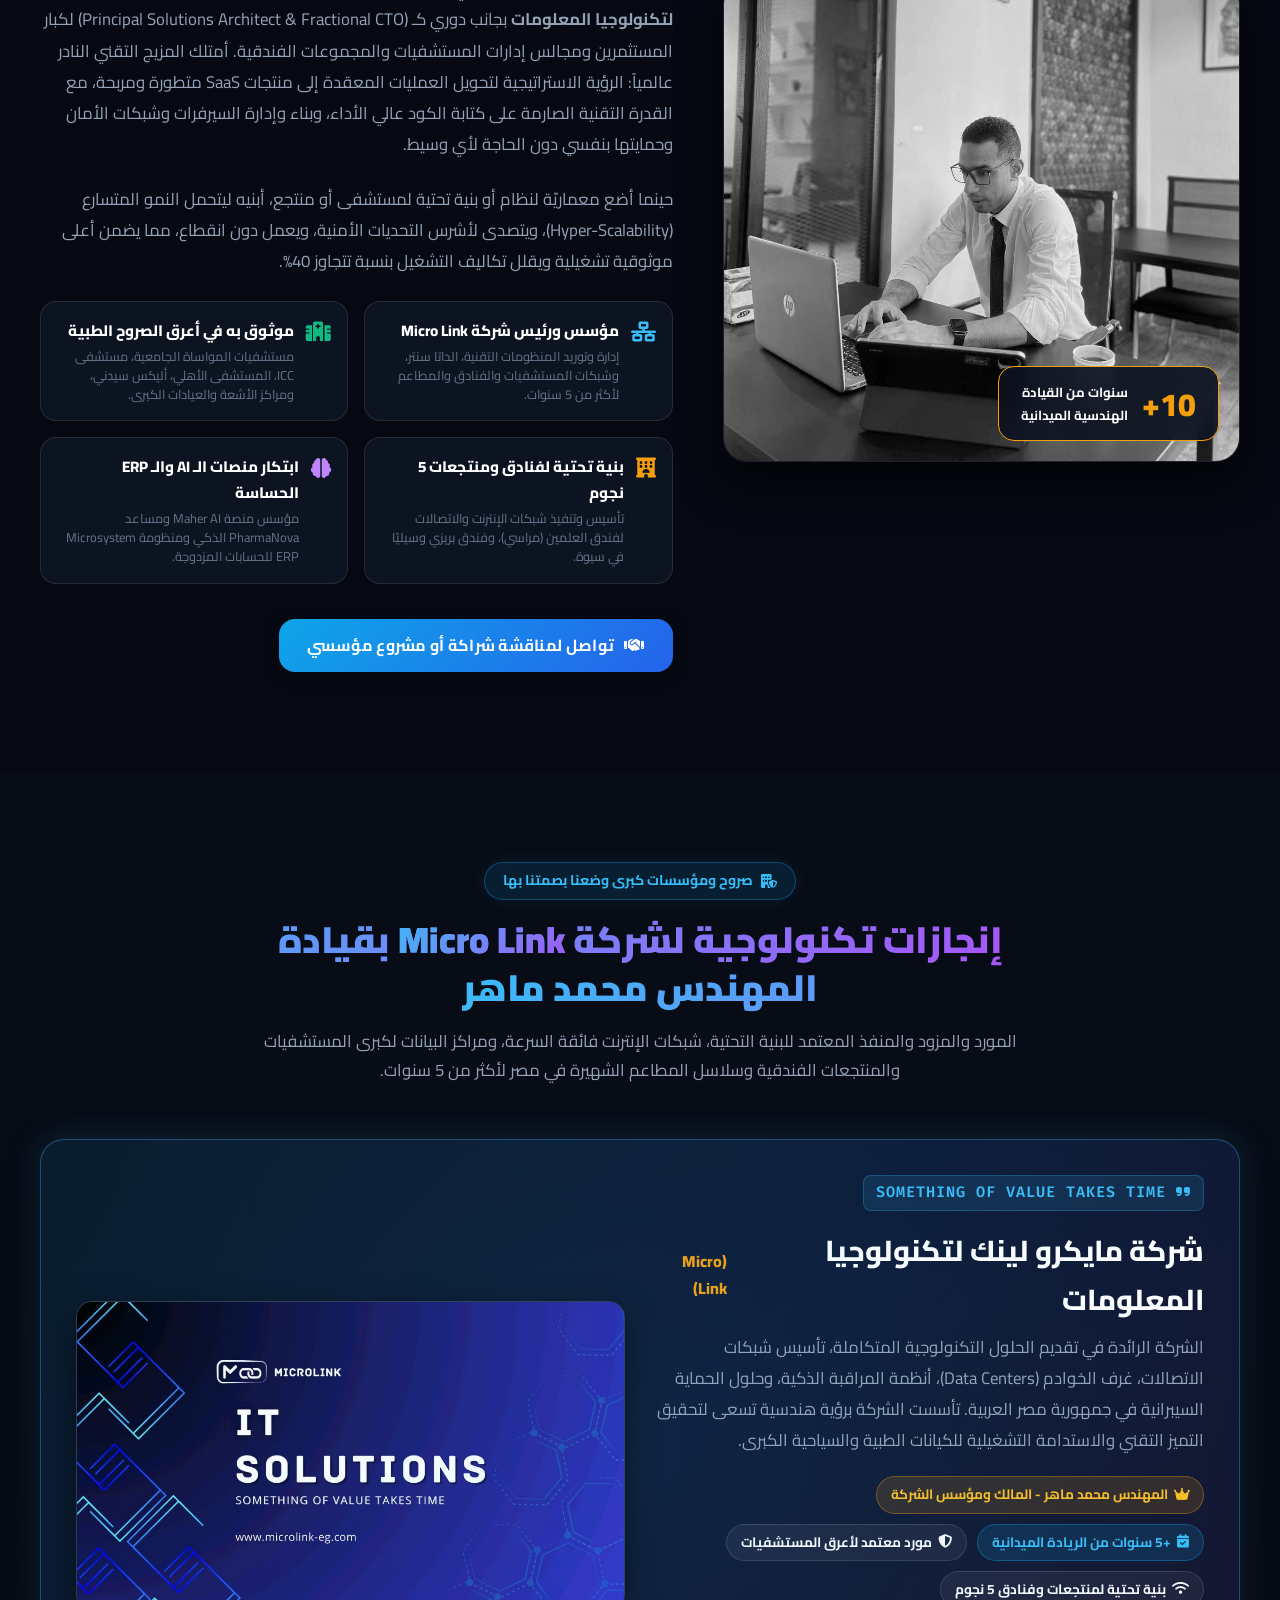
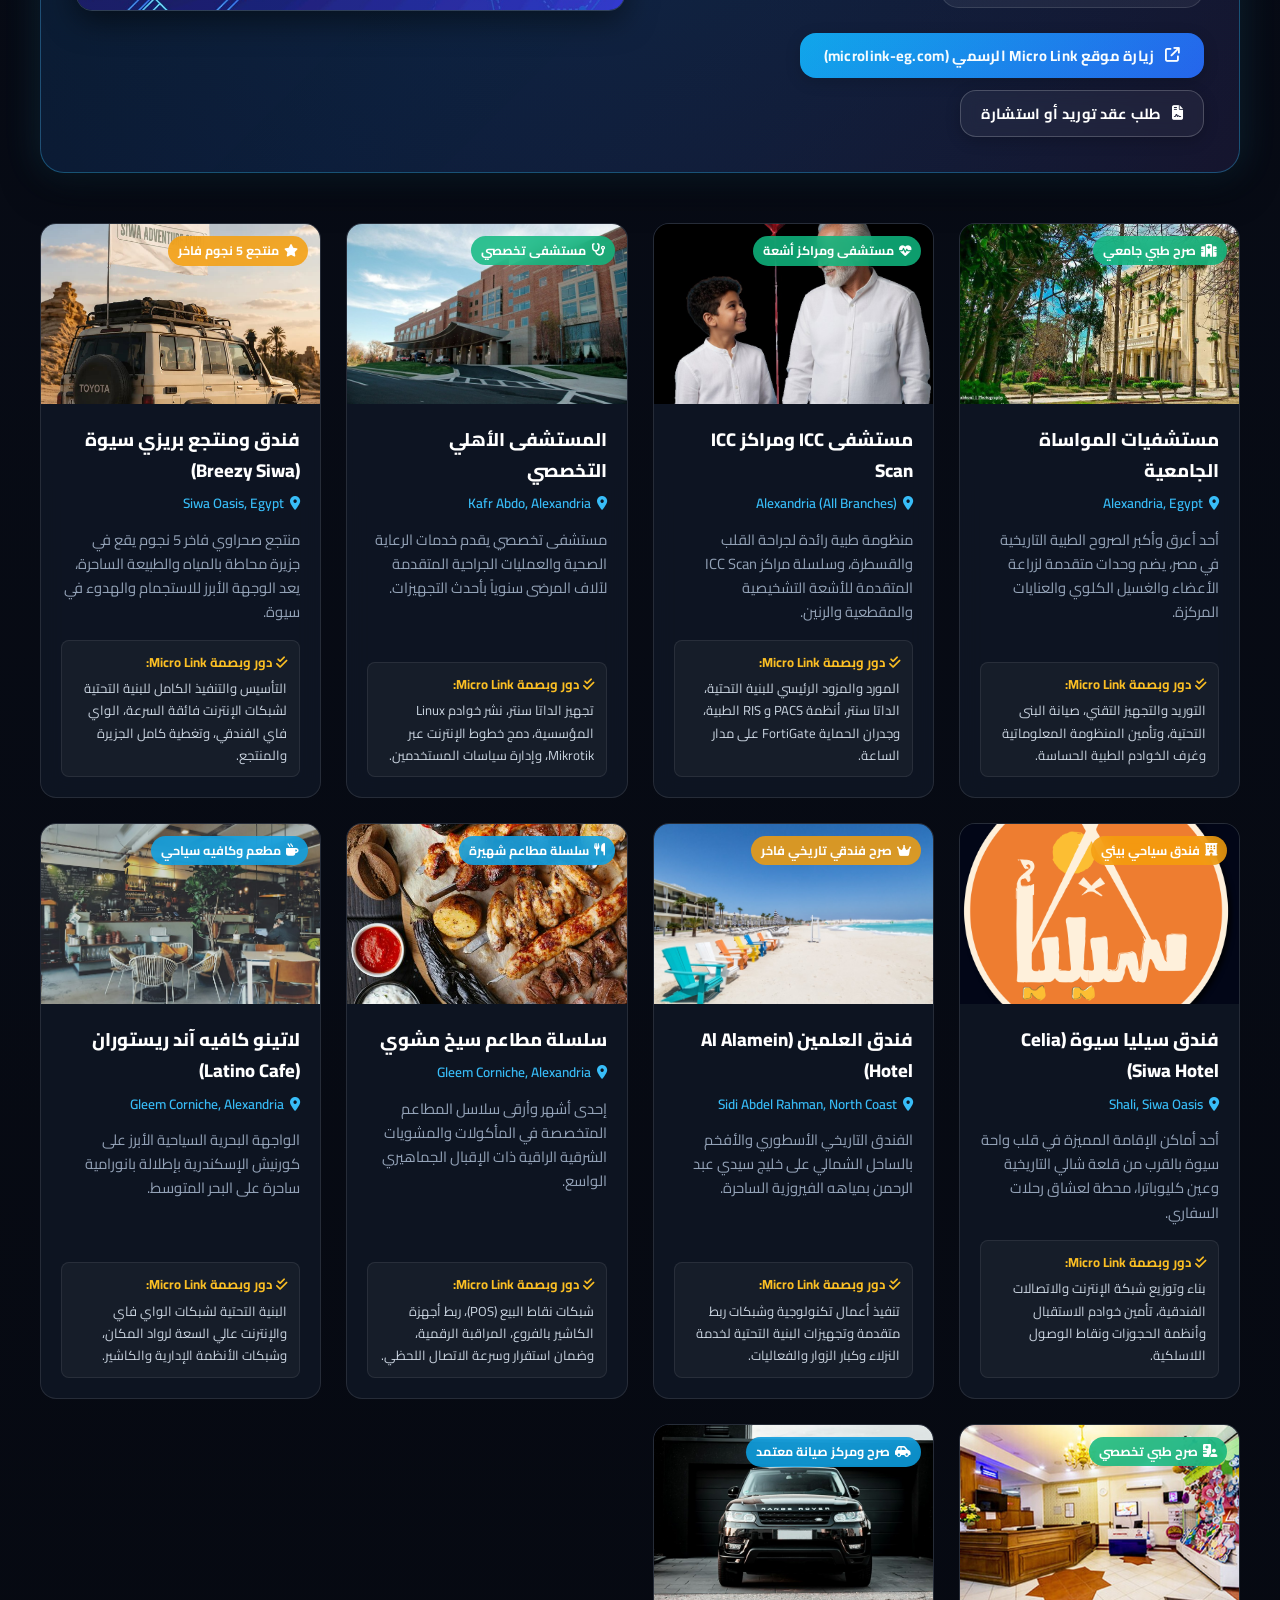
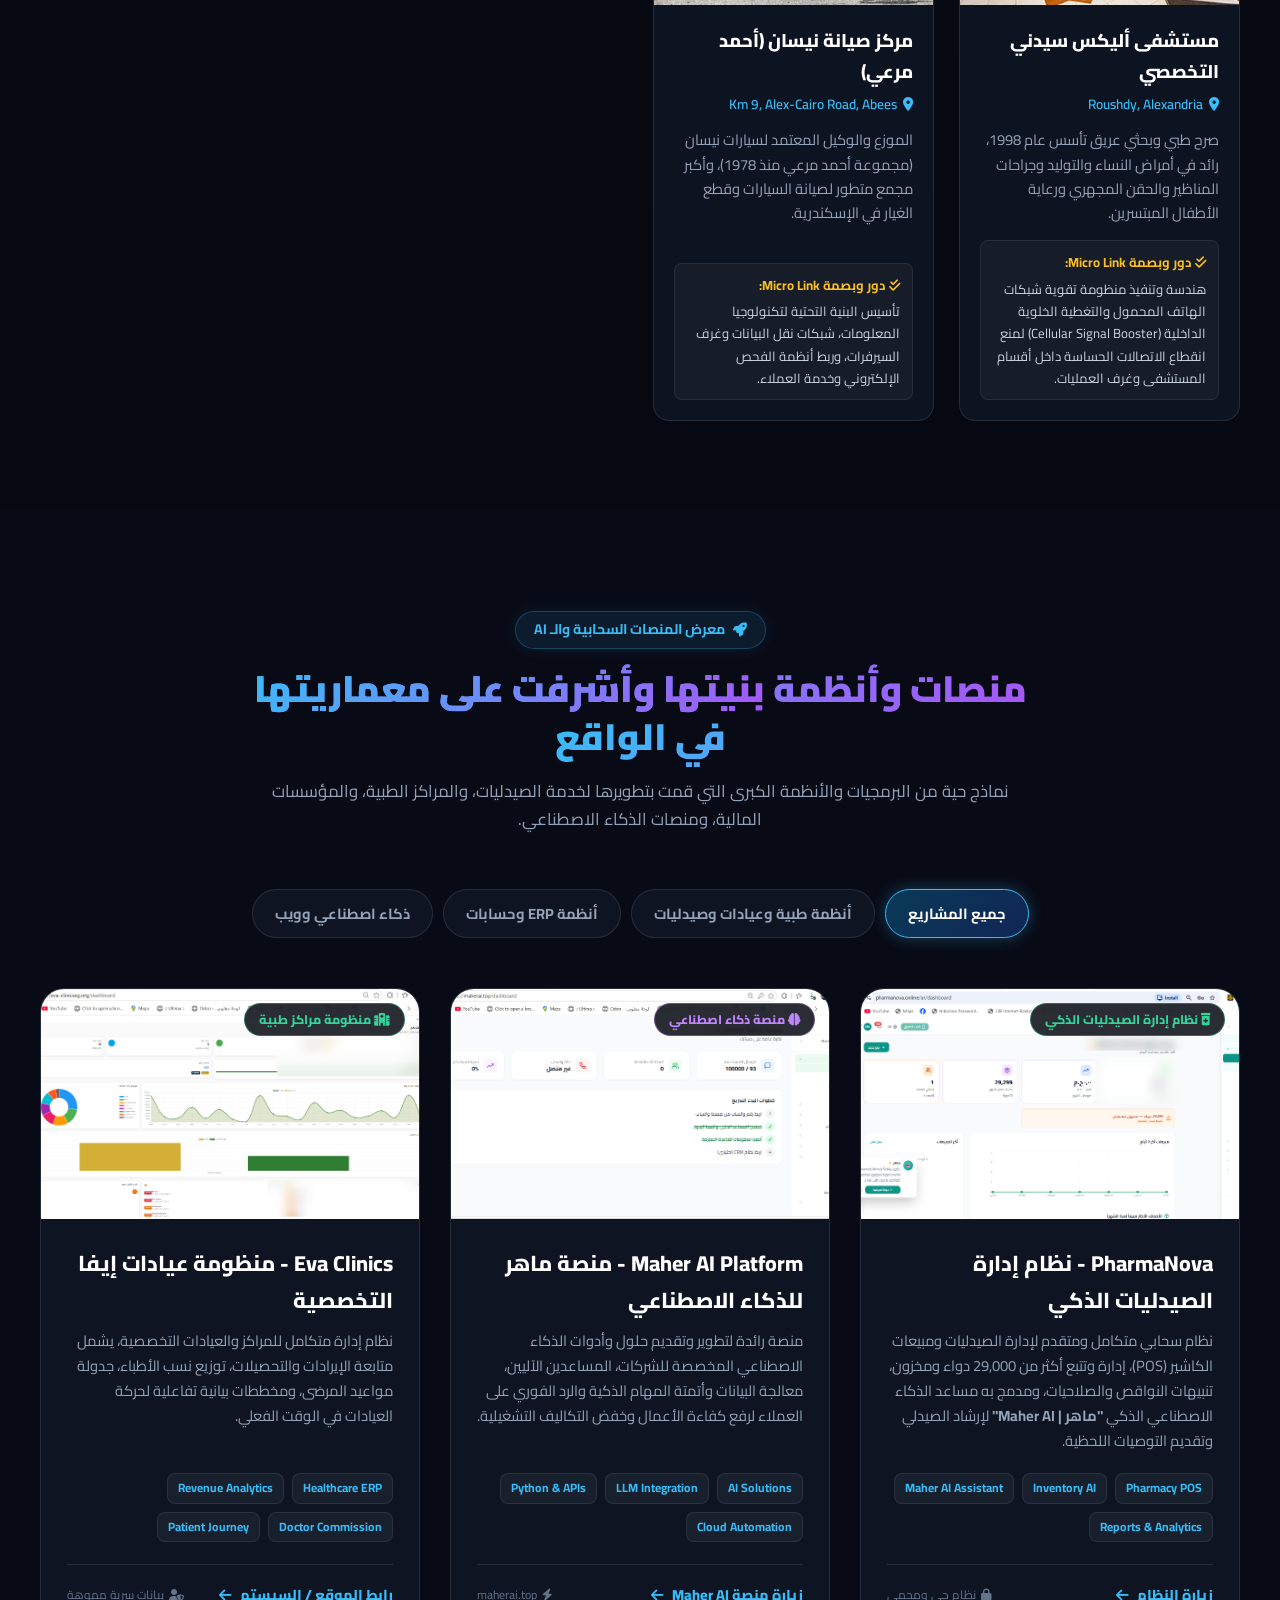
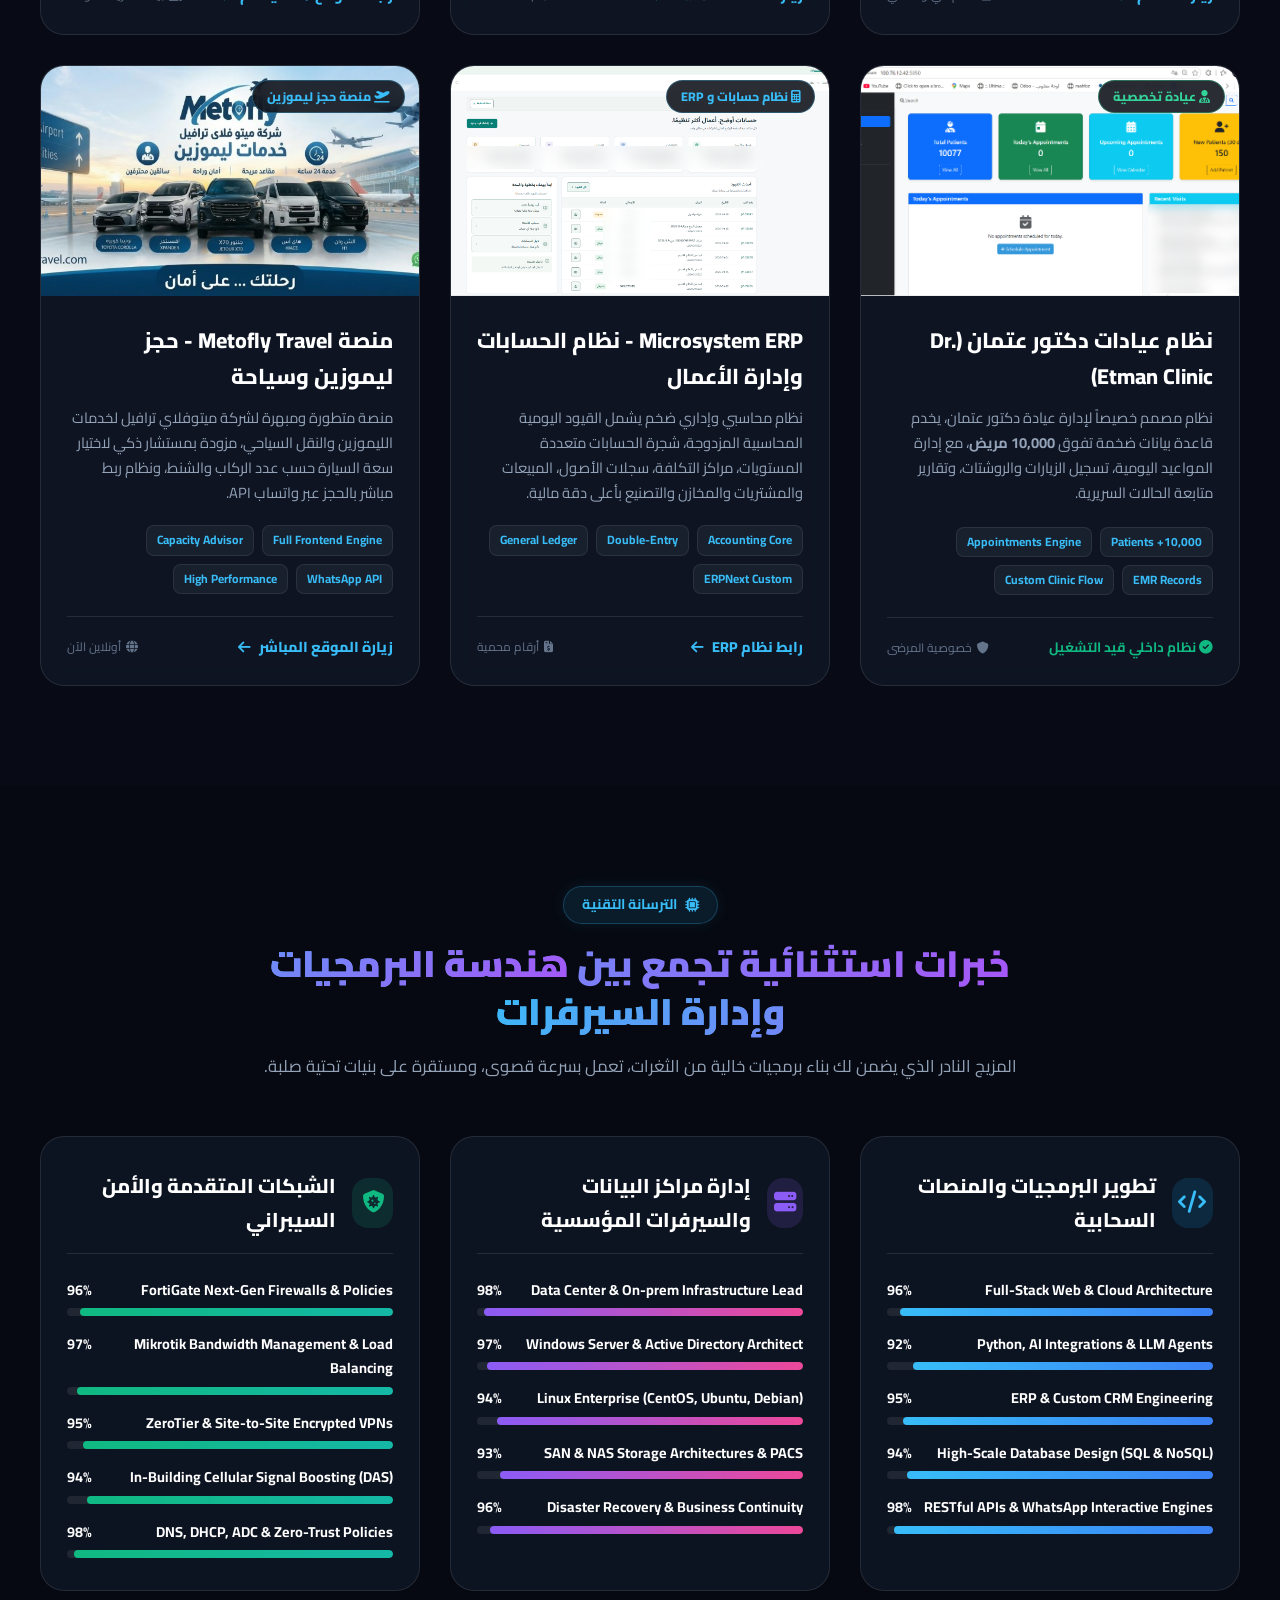
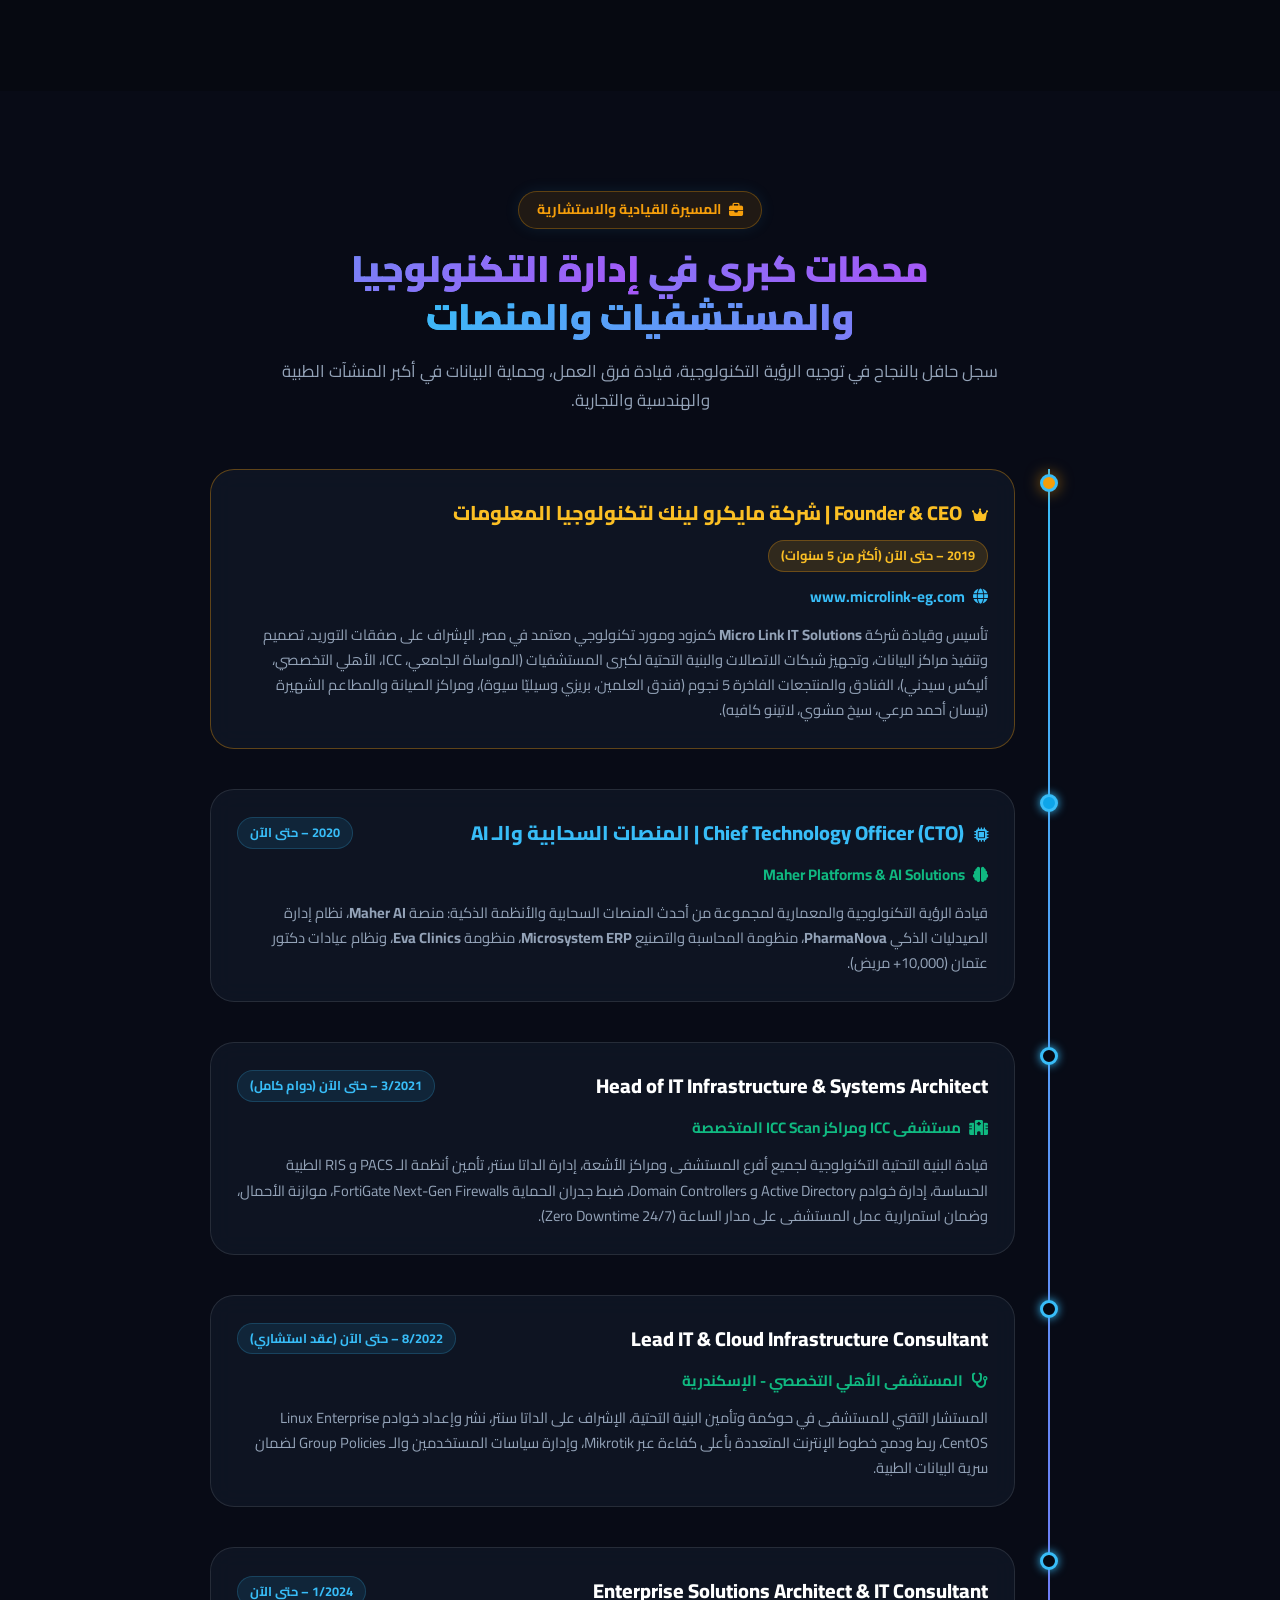
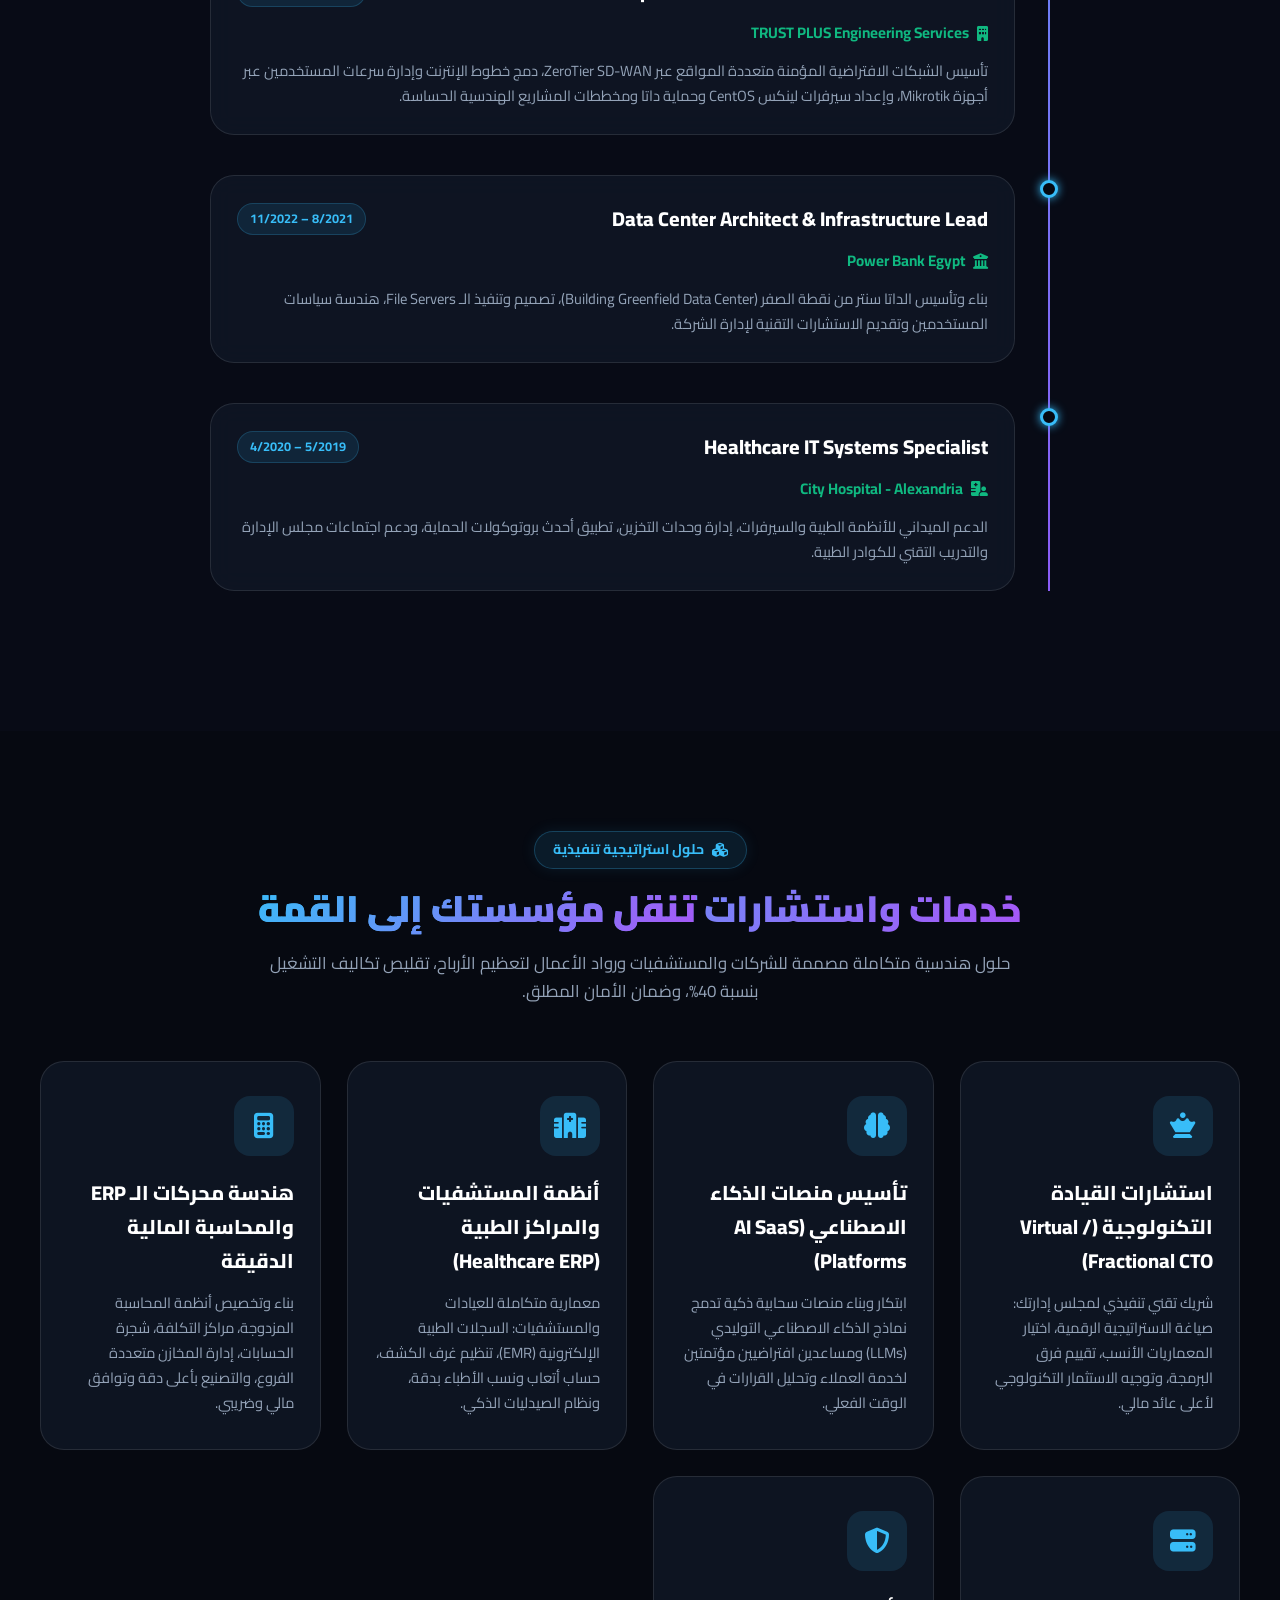
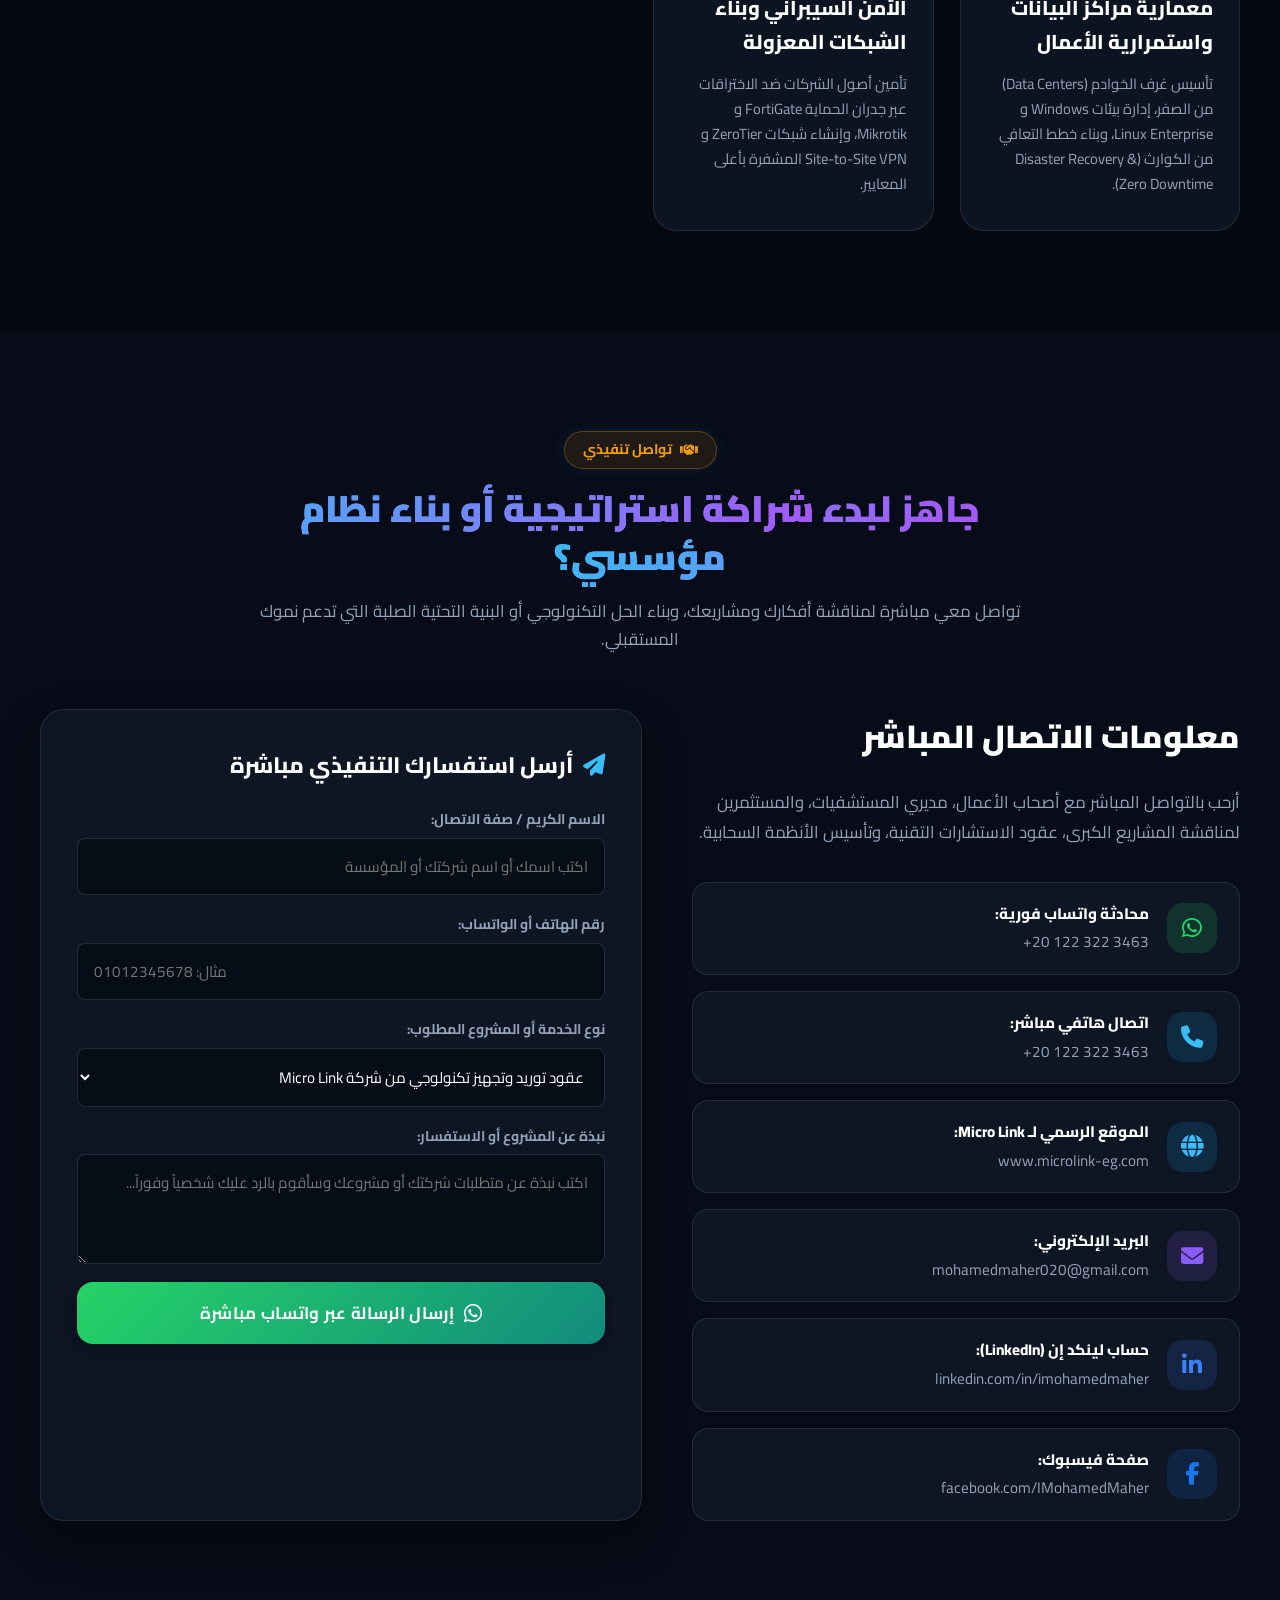
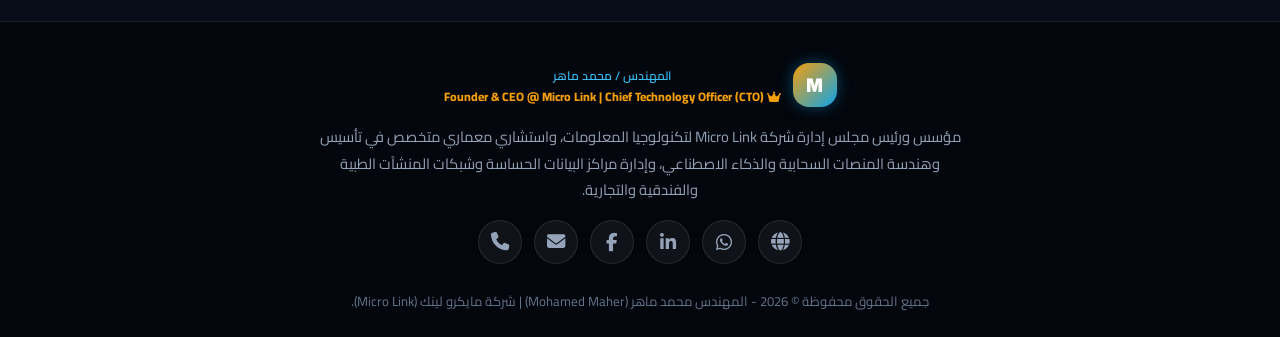
==== commit f5ba1eac: "Feat: Add full bilingual engine (AR/EN), font refinements, button improvements and LTR support" ====
--- a/index.html
+++ b/index.html
@@ -4,16 +4,16 @@
   <meta charset="UTF-8">
   <meta name="viewport" content="width=device-width, initial-scale=1.0">
   <title>المهندس محمد ماهر | Eng. Mohamed Maher — Founder & CEO of Micro Link | CTO & Principal Architect</title>
-  <meta name="description" content="الموقع الرسمي للمهندس محمد ماهر (Eng. Mohamed Maher) - مؤسس ورئيس مجلس إدارة شركة مايكرو لينك لتكنولوجيا المعلومات (Micro Link)، و Chief Technology Officer (CTO) ومستشار البنية التحتية والمنصات السحابية لكبرى المستشفيات والفنادق والمؤسسات.">
-  <meta name="keywords" content="محمد ماهر, mohamed maher, مايكرو لينك, microlink, microlink-eg, CTO, مهندس برمجيات, داتا سنتر, مستشفى المواساة, مستشفى icc, فندق بريزي سيوة, فندق العلمين, فارمانوفا, ماهر اي اي">
+  <meta name="description" content="Official Executive Portfolio of Eng. Mohamed Maher. Founder & CEO of Micro Link for IT Solutions, CTO & Principal Enterprise Solutions Architect.">
+  <meta name="keywords" content="محمد ماهر, mohamed maher, مايكرو لينك, microlink, microlink-eg, CTO, Principal Solutions Architect, مستشفى المواساة, مستشفى icc, فندق بريزي سيوة, فندق العلمين, فارمانوفا, ماهر اي اي">
 
   <!-- Favicon -->
   <link rel="icon" type="image/png" href="assets/images/microlink-logo-square.jpg">
 
-  <!-- Google Fonts: Cairo & Outfit -->
+  <!-- Google Fonts: Cairo, Outfit, Inter & Fira Code -->
   <link rel="preconnect" href="https://fonts.googleapis.com">
   <link rel="preconnect" href="https://fonts.gstatic.com" crossorigin>
-  <link href="https://fonts.googleapis.com/css2?family=Cairo:wght@400;600;700;800;900&family=Outfit:wght@400;600;700;800;900&family=Fira+Code:wght@400;600&display=swap" rel="stylesheet">
+  <link href="https://fonts.googleapis.com/css2?family=Cairo:wght@400;600;700;800;900&family=Inter:wght@400;500;600;700;800&family=Outfit:wght@400;500;600;700;800;900&family=Fira+Code:wght@400;600&display=swap" rel="stylesheet">
 
   <!-- Font Awesome 6.5 -->
   <link rel="stylesheet" href="https://cdnjs.cloudflare.com/ajax/libs/font-awesome/6.5.1/css/all.min.css">
@@ -32,28 +32,84 @@
         <a href="#hero" class="brand-logo">
           <div class="logo-badge" style="background: linear-gradient(135deg, #f59e0b 0%, #0ea5e9 100%);">M</div>
           <div class="brand-titles">
-            <h3>المهندس / محمد ماهر</h3>
-            <span style="color: #f59e0b; font-weight: 800;"><i class="fa-solid fa-crown" style="font-size: 0.75rem;"></i> Founder & CEO @ Micro Link | CTO</span>
+            <h3>
+              <span class="lang-ar">المهندس / محمد ماهر</span>
+              <span class="lang-en">Eng. Mohamed Maher</span>
+            </h3>
+            <span style="color: #f59e0b; font-weight: 800;">
+              <i class="fa-solid fa-crown" style="font-size: 0.75rem;"></i>
+              <span class="lang-ar">Founder & CEO @ Micro Link | CTO</span>
+              <span class="lang-en">Founder & CEO @ Micro Link | CTO</span>
+            </span>
           </div>
         </a>
 
         <ul class="nav-menu" id="navMenu">
-          <li><a href="#hero" class="nav-link active">الرئيسية</a></li>
-          <li><a href="#about" class="nav-link">الملف القيادي</a></li>
-          <li><a href="#clients" class="nav-link">صروح Micro Link</a></li>
-          <li><a href="#projects" class="nav-link">معرض المنصات الكبرى</a></li>
-          <li><a href="#skills" class="nav-link">الترسانة التقنية</a></li>
-          <li><a href="#experience" class="nav-link">المسيرة الاستشارية</a></li>
-          <li><a href="#services" class="nav-link">الحلول الاستراتيجية</a></li>
-          <li><a href="#contact" class="nav-link">تواصل تنفيذي</a></li>
+          <li>
+            <a href="#hero" class="nav-link active">
+              <span class="lang-ar">الرئيسية</span>
+              <span class="lang-en">Home</span>
+            </a>
+          </li>
+          <li>
+            <a href="#about" class="nav-link">
+              <span class="lang-ar">الملف القيادي</span>
+              <span class="lang-en">Executive Profile</span>
+            </a>
+          </li>
+          <li>
+            <a href="#clients" class="nav-link">
+              <span class="lang-ar">صروح Micro Link</span>
+              <span class="lang-en">Enterprise Clients</span>
+            </a>
+          </li>
+          <li>
+            <a href="#projects" class="nav-link">
+              <span class="lang-ar">معرض المنصات</span>
+              <span class="lang-en">Platforms & AI</span>
+            </a>
+          </li>
+          <li>
+            <a href="#skills" class="nav-link">
+              <span class="lang-ar">الترسانة التقنية</span>
+              <span class="lang-en">Tech Stack</span>
+            </a>
+          </li>
+          <li>
+            <a href="#experience" class="nav-link">
+              <span class="lang-ar">المسيرة الاستشارية</span>
+              <span class="lang-en">Career Roadmap</span>
+            </a>
+          </li>
+          <li>
+            <a href="#services" class="nav-link">
+              <span class="lang-ar">الحلول الاستراتيجية</span>
+              <span class="lang-en">Services</span>
+            </a>
+          </li>
+          <li>
+            <a href="#contact" class="nav-link">
+              <span class="lang-ar">تواصل تنفيذي</span>
+              <span class="lang-en">Contact</span>
+            </a>
+          </li>
         </ul>
 
         <div class="nav-cta">
+          <!-- Language Switcher Button -->
+          <button id="langToggle" class="lang-toggle-btn" aria-label="Switch Language" title="تغيير اللغة / Switch Language">
+            <i class="fa-solid fa-globe"></i>
+            <span class="lang-text">English</span>
+          </button>
+
+          <!-- WhatsApp CTA Button -->
           <a href="https://wa.me/201223223463?text=مرحباً%20مهندس%20محمد%20ماهر%20أرغب%20في%20استشارة%20تقنية%20أو%20بناء%20نظام%20مؤسسي" target="_blank" rel="noopener noreferrer" class="btn btn-whatsapp" style="padding: 9px 20px; font-size: 0.9rem;">
             <i class="fa-brands fa-whatsapp"></i>
-            <span>تواصل تنفيذي مباشر</span>
+            <span class="lang-ar">تواصل تنفيذي</span>
+            <span class="lang-en">Direct WhatsApp</span>
           </a>
-          <button class="nav-toggle" id="navToggle" aria-label="القائمة">
+
+          <button class="nav-toggle" id="navToggle" aria-label="Menu">
             <i class="fa-solid fa-bars"></i>
           </button>
         </div>
@@ -72,11 +128,13 @@
         <div class="hero-content">
           <div class="hero-status-pill" style="background: rgba(245, 158, 11, 0.12); border-color: rgba(245, 158, 11, 0.35); color: #fbbf24;">
             <i class="fa-solid fa-crown" style="font-size: 0.9rem;"></i>
-            <span>مؤسس ورئيس شركة Micro Link • قائد تقني تنفيذي CTO • استشاري البنية التحتية والذكاء الاصطناعي</span>
+            <span class="lang-ar">مؤسس ورئيس شركة Micro Link • قائد تقني تنفيذي CTO • استشاري البنية التحتية والذكاء الاصطناعي</span>
+            <span class="lang-en">Founder & CEO, Micro Link • Executive CTO • Cloud & AI Solutions Architect</span>
           </div>
 
           <h1 class="hero-title">
-            المهندس / <span class="gradient-text">محمد ماهر</span>
+            <span class="lang-ar">المهندس / <span class="gradient-text">محمد ماهر</span></span>
+            <span class="lang-en">Eng. <span class="gradient-text">Mohamed Maher</span></span>
           </h1>
 
           <div class="hero-subtitle">
@@ -88,21 +146,29 @@
           </div>
 
           <p class="hero-bio" style="font-size: 1.18rem; line-height: 1.95;">
-            رائد أعمال وقائد تكنولوجي تنفيذي، مؤسس ورئيس مجلس إدارة شركة <strong>مايكرو لينك لتكنولوجيا المعلومات (Micro Link)</strong> الرائدة منذ أكثر من 5 سنوات والمورد والمزود التكنولوجي المعتمد لكبرى المستشفيات (المواساة، ICC، الأهلي، أليكس سيدني)، وأرقى الفنادق والمنتجعات السياحية (فندق العلمين، بريزي وسيليّا سيوة)، والمراكز التجارية وتوكيلات السيارات (مركز صيانة نيسان أحمد مرعي، سيخ مشوي، لاتينو كافيه). أبتكر منظومات سحابية متكاملة <strong>(Healthcare SaaS, Enterprise ERP, Autonomous AI Systems)</strong> تدير ملايين العمليات والبيانات الحساسة يومياً بأعلى معايير الأمان المالي والمصرفي وبجاهزية تشغيلية لا تقبل الخطأ.
+            <span class="lang-ar">
+              رائد أعمال وقائد تكنولوجي تنفيذي، مؤسس ورئيس مجلس إدارة شركة <strong>مايكرو لينك لتكنولوجيا المعلومات (Micro Link)</strong> الرائدة منذ أكثر من 5 سنوات والمورد والمزود التكنولوجي المعتمد لكبرى المستشفيات (المواساة، ICC، الأهلي، أليكس سيدني)، وأرقى الفنادق والمنتجعات السياحية (فندق العلمين، بريزي وسيليّا سيوة)، والمراكز التجارية وتوكيلات السيارات (مركز صيانة نيسان أحمد مرعي، سيخ مشوي، لاتينو كافيه). أبتكر منظومات سحابية متكاملة <strong>(Healthcare SaaS, Enterprise ERP, Autonomous AI Systems)</strong> تدير ملايين العمليات والبيانات الحساسة يومياً بأعلى معايير الأمان المالي والمصرفي وبجاهزية تشغيلية لا تقبل الخطأ.
+            </span>
+            <span class="lang-en">
+              Technology Entrepreneur and Executive CTO. Founder & CEO of <strong>Micro Link for IT Solutions</strong>—a premier corporate technology contractor and infrastructure supplier for over 5+ years, trusted by leading university and specialized hospitals (Al-Mowasat, ICC, Al-Ahly, Alex Sydney), 5-star luxury resorts (Al Alamein Hotel Marassi, Breezy & Celia Siwa), and major automotive & commercial enterprises (Nissan Ahmed Marei, Seekh Meshwy, Latino Cafe). I architect hyper-scalable cloud ecosystems <strong>(Healthcare SaaS, Core Enterprise ERP, Autonomous AI Solutions)</strong> handling millions of mission-critical transactions with zero tolerance for failure.
+            </span>
           </p>
 
           <div class="hero-actions">
             <a href="#clients" class="btn btn-primary" style="background: linear-gradient(135deg, #f59e0b 0%, #0ea5e9 100%);">
               <i class="fa-solid fa-building-columns"></i>
-              <span>صروح ومؤسسات Micro Link</span>
+              <span class="lang-ar">صروح ومؤسسات Micro Link</span>
+              <span class="lang-en">Enterprise Clients</span>
             </a>
             <a href="#projects" class="btn btn-outline" style="border-color: rgba(56, 189, 248, 0.4);">
               <i class="fa-solid fa-layer-group"></i>
-              <span>المنصات السحابية والـ AI</span>
-            </a>
-            <a href="https://wa.me/201223223463?text=مرحباً%20مهندس%20محمد%20ماهر%20أرغب%20في%20استشارة%20تقنية%20أو%20بناء%20نظام%20مؤسسي" target="_blank" class="btn btn-whatsapp">
+              <span class="lang-ar">المنصات السحابية والـ AI</span>
+              <span class="lang-en">Cloud Platforms & AI</span>
+            </a>
+            <a href="https://wa.me/201223223463?text=مرحباً%20مهندس%20محمد%20ماهر" target="_blank" rel="noopener noreferrer" class="btn btn-whatsapp">
               <i class="fa-brands fa-whatsapp"></i>
-              <span>محادثة واتساب مباشرة</span>
+              <span class="lang-ar">محادثة واتساب مباشرة</span>
+              <span class="lang-en">Direct WhatsApp</span>
             </a>
           </div>
 
@@ -111,7 +177,7 @@
             <a href="https://www.linkedin.com/in/imohamedmaher/" target="_blank" rel="noopener noreferrer" class="hero-social-btn" title="LinkedIn"><i class="fa-brands fa-linkedin-in"></i></a>
             <a href="https://www.facebook.com/IMohamedMaher" target="_blank" rel="noopener noreferrer" class="hero-social-btn" title="Facebook"><i class="fa-brands fa-facebook-f"></i></a>
             <a href="https://wa.me/201223223463" target="_blank" rel="noopener noreferrer" class="hero-social-btn" title="WhatsApp"><i class="fa-brands fa-whatsapp"></i></a>
-            <a href="tel:01223223463" class="hero-social-btn" title="اتصال مباشر"><i class="fa-solid fa-phone"></i></a>
+            <a href="tel:01223223463" class="hero-social-btn" title="Direct Call"><i class="fa-solid fa-phone"></i></a>
           </div>
         </div>
 
@@ -128,7 +194,10 @@
             </div>
             <div class="badge-text">
               <h5>Founder & CEO @ Micro Link</h5>
-              <p>قيادة وتوريد تكنولوجيا المؤسسات الكبرى</p>
+              <p>
+                <span class="lang-ar">قيادة وتوريد تكنولوجيا المؤسسات الكبرى</span>
+                <span class="lang-en">Enterprise Tech Leadership & Supply</span>
+              </p>
             </div>
           </div>
 
@@ -139,7 +208,10 @@
             </div>
             <div class="badge-text">
               <h5>Mission-Critical Infrastructure</h5>
-              <p>مستشفيات كبرى ومنتجعات 5 نجوم</p>
+              <p>
+                <span class="lang-ar">مستشفيات كبرى ومنتجعات 5 نجوم</span>
+                <span class="lang-en">Major Hospitals & 5-Star Resorts</span>
+              </p>
             </div>
           </div>
         </div>
@@ -154,34 +226,51 @@
   <section class="metrics-strip">
     <div class="container">
       <div class="metrics-box" style="border-color: rgba(245, 158, 11, 0.25);">
+        
         <div class="metric-item">
           <div class="metric-icon" style="background: rgba(245, 158, 11, 0.12); color: #f59e0b;"><i class="fa-solid fa-award"></i></div>
           <div class="metric-info">
-            <h3>+10 سنوات</h3>
-            <p>ريادة هندسية وقيادة استراتيجية للمؤسسات والمستشفيات</p>
-          </div>
-        </div>
+            <h3>+10 <span class="lang-ar">سنوات</span><span class="lang-en">Years</span></h3>
+            <p>
+              <span class="lang-ar">ريادة هندسية وقيادة استراتيجية للمؤسسات والمستشفيات</span>
+              <span class="lang-en">Engineering Leadership & Enterprise Advisory</span>
+            </p>
+          </div>
+        </div>
+
         <div class="metric-item">
           <div class="metric-icon" style="background: rgba(14, 165, 233, 0.12); color: #38bdf8;"><i class="fa-solid fa-network-wired"></i></div>
           <div class="metric-info">
-            <h3>+5 سنوات Micro Link</h3>
-            <p>مؤسس ومورد معتمد لكبرى المستشفيات والفنادق والمطاعم</p>
-          </div>
-        </div>
+            <h3>+5 <span class="lang-ar">سنوات Micro Link</span><span class="lang-en">Years Micro Link</span></h3>
+            <p>
+              <span class="lang-ar">مؤسس ومورد معتمد لكبرى المستشفيات والفنادق والمطاعم</span>
+              <span class="lang-en">Certified Supplier for Premier Hospitals & Resorts</span>
+            </p>
+          </div>
+        </div>
+
         <div class="metric-item">
           <div class="metric-icon"><i class="fa-solid fa-server"></i></div>
           <div class="metric-info">
-            <h3>+6 منصات Enterprise</h3>
-            <p>معمارية وتطوير أنظمة سحابية متكاملة (SaaS & AI & ERP)</p>
-          </div>
-        </div>
+            <h3>+6 <span class="lang-ar">منصات Enterprise</span><span class="lang-en">Enterprise Platforms</span></h3>
+            <p>
+              <span class="lang-ar">معمارية وتطوير أنظمة سحابية متكاملة (SaaS & AI & ERP)</span>
+              <span class="lang-en">End-to-End Core Architectures (SaaS & AI & ERP)</span>
+            </p>
+          </div>
+        </div>
+
         <div class="metric-item">
           <div class="metric-icon" style="background: rgba(168, 85, 247, 0.12); color: #c084fc;"><i class="fa-solid fa-shield-virus"></i></div>
           <div class="metric-info">
             <h3>99.99% Uptime</h3>
-            <p>بنية تحتية دفاعية صلبة غير قابلة للتوقف أو الاختراق</p>
-          </div>
-        </div>
+            <p>
+              <span class="lang-ar">بنية تحتية دفاعية صلبة غير قابلة للتوقف أو الاختراق</span>
+              <span class="lang-en">Mission-Critical Zero-Downtime Infrastructure</span>
+            </p>
+          </div>
+        </div>
+
       </div>
     </div>
   </section>
@@ -197,57 +286,105 @@
           <img src="assets/images/mohamed-maher-work.jpg" alt="محمد ماهر أثناء العمل البرمجي والقيادة التقنية">
           <div class="about-experience-badge" style="border-color: #f59e0b;">
             <h4 style="color: #f59e0b;">10+</h4>
-            <p>سنوات من القيادة<br>الهندسية الميدانية</p>
+            <p>
+              <span class="lang-ar">سنوات من القيادة<br>الهندسية الميدانية</span>
+              <span class="lang-en">Years of Hands-on<br>Tech Leadership</span>
+            </p>
           </div>
         </div>
 
         <div class="about-content">
-          <div class="section-tag" style="background: rgba(245, 158, 11, 0.1); border-color: rgba(245, 158, 11, 0.3); color: #f59e0b;"><i class="fa-solid fa-certificate"></i> الملف القيادي والرؤية التقنية (Executive Profile)</div>
-          <h3>ما وراء الأسطر البرمجية: قيادة التحول الرقمي الشامل وتأسيس المنظومات والمراكز التكنولوجية</h3>
+          <div class="section-tag" style="background: rgba(245, 158, 11, 0.1); border-color: rgba(245, 158, 11, 0.3); color: #f59e0b;">
+            <i class="fa-solid fa-certificate"></i>
+            <span class="lang-ar">الملف القيادي والرؤية التقنية (Executive Profile)</span>
+            <span class="lang-en">Executive Profile & Tech Vision</span>
+          </div>
+
+          <h3>
+            <span class="lang-ar">ما وراء الأسطر البرمجية: قيادة التحول الرقمي الشامل وتأسيس المنظومات والمراكز التكنولوجية</span>
+            <span class="lang-en">Beyond Code: Orchestrating Enterprise Digital Transformation & Resilient Infrastructure</span>
+          </h3>
+
           <p>
-            تجاوزت مرحلة التنفيذ الكلاسيكي لأصبح شريكاً استراتيجياً ورائد أعمال يقود شركة <strong>Micro Link لتكنولوجيا المعلومات</strong> بجانب دوري كـ (Principal Solutions Architect & Fractional CTO) لكبار المستثمرين ومجالس إدارات المستشفيات والمجموعات الفندقية. أمتلك المزيج التقني النادر عالمياً: الرؤية الاستراتيجية لتحويل العمليات المعقدة إلى منتجات SaaS متطورة ومربحة، مع القدرة التقنية الصارمة على كتابة الكود عالي الأداء، وبناء وإدارة السيرفرات وشبكات الأمان وحمايتها بنفسي دون الحاجة لأي وسيط.
+            <span class="lang-ar">
+              تجاوزت مرحلة التنفيذ الكلاسيكي لأصبح شريكاً استراتيجياً ورائد أعمال يقود شركة <strong>Micro Link لتكنولوجيا المعلومات</strong> بجانب دوري كـ (Principal Solutions Architect & Fractional CTO) لكبار المستثمرين ومجالس إدارات المستشفيات والمجموعات الفندقية. أمتلك المزيج التقني النادر عالمياً: الرؤية الاستراتيجية لتحويل العمليات المعقدة إلى منتجات SaaS متطورة ومربحة، مع القدرة التقنية الصارمة على كتابة الكود عالي الأداء، وبناء وإدارة السيرفرات وشبكات الأمان وحمايتها بنفسي دون الحاجة لأي وسيط.
+            </span>
+            <span class="lang-en">
+              I have transitioned beyond standard execution into a trusted strategic partner and technology founder leading <strong>Micro Link for IT Solutions</strong>, alongside serving as Principal Solutions Architect & Fractional CTO for prominent investors, hospital boards, and luxury hospitality groups. I combine executive business strategy with rigorous technical mastery—designing scalable SaaS and AI products while personally architecting high-performance servers, data centers, and bulletproof network defenses.
+            </span>
           </p>
+
           <p>
-            حينما أضع معماريّة لنظام أو بنية تحتية لمستشفى أو منتجع، أبنيه ليتحمل النمو المتسارع (Hyper-Scalability)، ويتصدى لأشرس التحديات الأمنية، ويعمل دون انقطاع، مما يضمن أعلى موثوقية تشغيلية ويقلل تكاليف التشغيل بنسبة تتجاوز 40%.
+            <span class="lang-ar">
+              حينما أضع معماريّة لنظام أو بنية تحتية لمستشفى أو منتجع، أبنيه ليتحمل النمو المتسارع (Hyper-Scalability)، ويتصدى لأشرس التحديات الأمنية، ويعمل دون انقطاع، مما يضمن أعلى موثوقية تشغيلية ويقلل تكاليف التشغيل بنسبة تتجاوز 40%.
+            </span>
+            <span class="lang-en">
+              When I blueprint an enterprise system or hospital infrastructure, I architect it for hyper-scalability, maximum cyber resilience, and non-stop operational availability—slashing operational overhead by over 40% while safeguarding sensitive institutional data.
+            </span>
           </p>
 
           <div class="about-features-grid">
             <div class="about-feature-item">
               <i class="fa-solid fa-network-wired" style="color: #38bdf8;"></i>
               <div>
-                <h5>مؤسس ورئيس شركة Micro Link</h5>
-                <p>إدارة وتوريد المنظومات التقنية، الداتا سنتر، وشبكات المستشفيات والفنادق والمطاعم لأكثر من 5 سنوات.</p>
+                <h5>
+                  <span class="lang-ar">مؤسس ورئيس شركة Micro Link</span>
+                  <span class="lang-en">Founder & CEO @ Micro Link</span>
+                </h5>
+                <p>
+                  <span class="lang-ar">إدارة وتوريد المنظومات التقنية، الداتا سنتر، وشبكات المستشفيات والفنادق والمطاعم لأكثر من 5 سنوات.</span>
+                  <span class="lang-en">Managing & supplying enterprise IT systems, data centers, and hospital/resort networks for 5+ years.</span>
+                </p>
               </div>
             </div>
 
             <div class="about-feature-item">
               <i class="fa-solid fa-hospital" style="color: var(--accent-emerald);"></i>
               <div>
-                <h5>موثوق به في أعرق الصروح الطبية</h5>
-                <p>مستشفيات المواساة الجامعية، مستشفى ICC، المستشفى الأهلي، ومراكز الأشعة والعيادات الكبرى.</p>
+                <h5>
+                  <span class="lang-ar">موثوق به في أعرق الصروح الطبية</span>
+                  <span class="lang-en">Trusted by Premier Healthcare Institutions</span>
+                </h5>
+                <p>
+                  <span class="lang-ar">مستشفيات المواساة الجامعية، مستشفى ICC، المستشفى الأهلي، أليكس سيدني، ومراكز الأشعة والعيادات الكبرى.</span>
+                  <span class="lang-en">Al-Mowasat University Hospital, ICC Hospital, Al-Ahly Hospital, Alex Sydney, and major diagnostic centers.</span>
+                </p>
               </div>
             </div>
 
             <div class="about-feature-item">
               <i class="fa-solid fa-hotel" style="color: #f59e0b;"></i>
               <div>
-                <h5>بنية تحتية لفنادق ومنتجعات 5 نجوم</h5>
-                <p>تأسيس وتنفيذ شبكات الإنترنت والاتصالات لفندق العلمين (مراسي)، وفندق بريزي وسيليّا في سيوة.</p>
+                <h5>
+                  <span class="lang-ar">بنية تحتية لفنادق ومنتجعات 5 نجوم</span>
+                  <span class="lang-en">5-Star Luxury Resort Infrastructure</span>
+                </h5>
+                <p>
+                  <span class="lang-ar">تأسيس وتنفيذ شبكات الإنترنت والاتصالات لفندق العلمين (مراسي)، وفندق بريزي وسيليّا في سيوة.</span>
+                  <span class="lang-en">Deploying high-capacity network backbones for Al Alamein Hotel (Marassi), Breezy Island, and Celia Siwa.</span>
+                </p>
               </div>
             </div>
 
             <div class="about-feature-item">
               <i class="fa-solid fa-brain" style="color: #c084fc;"></i>
               <div>
-                <h5>ابتكار منصات الـ AI والـ ERP الحساسة</h5>
-                <p>مؤسس منصة Maher AI ومساعد PharmaNova الذكي ومنظومة Microsystem ERP للحسابات المزدوجة.</p>
+                <h5>
+                  <span class="lang-ar">ابتكار منصات الـ AI والـ ERP الحساسة</span>
+                  <span class="lang-en">Proprietary AI & Mission-Critical ERP</span>
+                </h5>
+                <p>
+                  <span class="lang-ar">مؤسس منصة Maher AI ومساعد PharmaNova الذكي ومنظومة Microsystem ERP للحسابات المزدوجة.</span>
+                  <span class="lang-en">Creator of Maher AI platform, PharmaNova smart assistant, and Microsystem ERP double-entry financial core.</span>
+                </p>
               </div>
             </div>
           </div>
 
           <a href="#contact" class="btn btn-primary" style="background: linear-gradient(135deg, #0ea5e9 0%, #2563eb 100%);">
             <i class="fa-solid fa-handshake"></i>
-            <span>تواصل لمناقشة شراكة أو مشروع مؤسسي</span>
+            <span class="lang-ar">تواصل لمناقشة شراكة أو مشروع مؤسسي</span>
+            <span class="lang-en">Initiate an Enterprise Partnership</span>
           </a>
         </div>
 
@@ -263,11 +400,17 @@
       
       <div class="section-header">
         <div class="section-tag" style="background: rgba(14, 165, 233, 0.12); border-color: rgba(14, 165, 233, 0.35); color: #38bdf8;">
-          <i class="fa-solid fa-building-shield"></i> صروح ومؤسسات كبرى وضعنا بصمتنا بها
-        </div>
-        <h2 class="section-title">إنجازات تكنولوجية لشركة <span>Micro Link</span> بقيادة المهندس محمد ماهر</h2>
+          <i class="fa-solid fa-building-shield"></i>
+          <span class="lang-ar">صروح ومؤسسات كبرى وضعنا بصمتنا بها</span>
+          <span class="lang-en">Landmark Institutions & Enterprise Deployments</span>
+        </div>
+        <h2 class="section-title">
+          <span class="lang-ar">إنجازات تكنولوجية لشركة <span>Micro Link</span> بقيادة المهندس محمد ماهر</span>
+          <span class="lang-en">Technological Milestones by <span>Micro Link</span> Led by Eng. Mohamed Maher</span>
+        </h2>
         <p class="section-subtitle">
-          المورد والمزود والمنفذ المعتمد للبنية التحتية، شبكات الإنترنت فائقة السرعة، ومراكز البيانات لكبرى المستشفيات والمنتجعات الفندقية وسلاسل المطاعم الشهيرة في مصر لأكثر من 5 سنوات.
+          <span class="lang-ar">المورد والمزود والمنفذ المعتمد للبنية التحتية، شبكات الإنترنت فائقة السرعة، ومراكز البيانات لكبرى المستشفيات والمنتجعات الفندقية وسلاسل المطاعم الشهيرة في مصر لأكثر من 5 سنوات.</span>
+          <span class="lang-en">Certified technology contractor, infrastructure engineer, and network supplier for leading hospitals, 5-star desert & beach resorts, and renowned retail chains across Egypt for over 5+ years.</span>
         </p>
       </div>
 
@@ -278,28 +421,48 @@
             <div class="microlink-info">
               <span class="microlink-tagline"><i class="fa-solid fa-quote-right"></i> SOMETHING OF VALUE TAKES TIME</span>
               <h4>
-                <span>شركة مايكرو لينك لتكنولوجيا المعلومات</span>
+                <span class="lang-ar">شركة مايكرو لينك لتكنولوجيا المعلومات</span>
+                <span class="lang-en">Micro Link for IT Solutions</span>
                 <span style="font-size: 1rem; color: #f59e0b;">(Micro Link)</span>
               </h4>
               <p>
-                الشركة الرائدة في تقديم الحلول التكنولوجية المتكاملة، تأسيس شبكات الاتصالات، غرف الخوادم (Data Centers)، أنظمة المراقبة الذكية، وحلول الحماية السيبرانية في جمهورية مصر العربية. تأسست الشركة برؤية هندسية تسعى لتحقيق التميز التقني والاستدامة التشغيلية للكيانات الطبية والسياحية الكبرى.
+                <span class="lang-ar">الشركة الرائدة في تقديم الحلول التكنولوجية المتكاملة، تأسيس شبكات الاتصالات، غرف الخوادم (Data Centers)، أنظمة المراقبة الذكية، وحلول الحماية السيبرانية في جمهورية مصر العربية. تأسست الشركة برؤية هندسية تسعى لتحقيق التميز التقني والاستدامة التشغيلية للكيانات الطبية والسياحية الكبرى.</span>
+                <span class="lang-en">A premier technology provider specializing in integrated IT solutions, structured enterprise cabling, data center construction, smart surveillance, and advanced cybersecurity architectures across Egypt, engineered for long-term operational resilience.</span>
               </p>
               
               <div class="microlink-badges">
-                <span class="microlink-badge gold"><i class="fa-solid fa-crown"></i> المهندس محمد ماهر - المالك ومؤسس الشركة</span>
-                <span class="microlink-badge cyan"><i class="fa-solid fa-calendar-check"></i> أكثر من 5 سنوات من الريادة الميدانية</span>
-                <span class="microlink-badge"><i class="fa-solid fa-shield-halved"></i> مورد معتمد لأعرق المستشفيات</span>
-                <span class="microlink-badge"><i class="fa-solid fa-wifi"></i> بنية تحتية لمنتجعات وفنادق 5 نجوم</span>
+                <span class="microlink-badge gold">
+                  <i class="fa-solid fa-crown"></i>
+                  <span class="lang-ar">المهندس محمد ماهر - المالك ومؤسس الشركة</span>
+                  <span class="lang-en">Eng. Mohamed Maher - Founder & Owner</span>
+                </span>
+                <span class="microlink-badge cyan">
+                  <i class="fa-solid fa-calendar-check"></i>
+                  <span class="lang-ar">+5 سنوات من الريادة الميدانية</span>
+                  <span class="lang-en">5+ Years of Proven Excellence</span>
+                </span>
+                <span class="microlink-badge">
+                  <i class="fa-solid fa-shield-halved"></i>
+                  <span class="lang-ar">مورد معتمد لأعرق المستشفيات</span>
+                  <span class="lang-en">Certified Healthcare IT Contractor</span>
+                </span>
+                <span class="microlink-badge">
+                  <i class="fa-solid fa-wifi"></i>
+                  <span class="lang-ar">بنية تحتية لمنتجعات وفنادق 5 نجوم</span>
+                  <span class="lang-en">5-Star Hospitality Backbones</span>
+                </span>
               </div>
 
               <div style="display: flex; gap: 12px; align-items: center; flex-wrap: wrap;">
                 <a href="https://www.microlink-eg.com" target="_blank" rel="noopener noreferrer" class="btn btn-primary" style="padding: 10px 24px; font-size: 0.92rem; background: linear-gradient(135deg, #0ea5e9 0%, #2563eb 100%);">
                   <i class="fa-solid fa-arrow-up-right-from-square"></i>
-                  <span>زيارة موقع Micro Link الرسمي (microlink-eg.com)</span>
+                  <span class="lang-ar">زيارة موقع Micro Link الرسمي (microlink-eg.com)</span>
+                  <span class="lang-en">Visit Micro Link Official Website</span>
                 </a>
                 <a href="#contact" class="btn btn-outline" style="padding: 10px 20px; font-size: 0.92rem;">
                   <i class="fa-solid fa-file-contract"></i>
-                  <span>طلب عقد توريد أو استشارة</span>
+                  <span class="lang-ar">طلب عقد توريد أو استشارة</span>
+                  <span class="lang-en">Request IT Procurement Proposal</span>
                 </a>
               </div>
             </div>
@@ -319,18 +482,27 @@
         <!-- Client 1: Al-Mowasat Hospital -->
         <div class="client-card">
           <div class="client-media-wrap">
-            <span class="client-category-tag hospital"><i class="fa-solid fa-hospital"></i> صرح طبي جامعي</span>
+            <span class="client-category-tag hospital">
+              <i class="fa-solid fa-hospital"></i>
+              <span class="lang-ar">صرح طبي جامعي</span>
+              <span class="lang-en">University Hospital</span>
+            </span>
             <img src="assets/images/client-hospital-mowasat.jpg" alt="مستشفى المواساة الجامعي بالإسكندرية">
           </div>
           <div class="client-body">
-            <h4 class="client-title">مستشفيات المواساة الجامعية</h4>
-            <div class="client-location"><i class="fa-solid fa-location-dot"></i> الإسكندرية، مصر</div>
+            <h4 class="client-title">
+              <span class="lang-ar">مستشفيات المواساة الجامعية</span>
+              <span class="lang-en">Al-Mowasat University Hospital</span>
+            </h4>
+            <div class="client-location"><i class="fa-solid fa-location-dot"></i> Alexandria, Egypt</div>
             <p class="client-desc">
-              أحد أعرق وأكبر الصروح الطبية التاريخية في مصر، يضم وحدات متقدمة لزراعة الأعضاء والغسيل الكلوي والعنايات المركزة.
+              <span class="lang-ar">أحد أعرق وأكبر الصروح الطبية التاريخية في مصر، يضم وحدات متقدمة لزراعة الأعضاء والغسيل الكلوي والعنايات المركزة.</span>
+              <span class="lang-en">One of Egypt's most prestigious medical landmarks, housing advanced organ transplantation, nephrology, and ICU units.</span>
             </p>
             <div class="client-scope">
-              <strong><i class="fa-solid fa-check-double"></i> دور وبصمة Micro Link:</strong>
-              التوريد والتجهيز التقني، صيانة البنى التحتية، وتأمين المنظومة المعلوماتية وغرف الخوادم الطبية الحساسة.
+              <strong><i class="fa-solid fa-check-double"></i> <span class="lang-ar">دور وبصمة Micro Link:</span><span class="lang-en">Micro Link Scope:</span></strong>
+              <span class="lang-ar">التوريد والتجهيز التقني، صيانة البنى التحتية، وتأمين المنظومة المعلوماتية وغرف الخوادم الطبية الحساسة.</span>
+              <span class="lang-en">Hardware procurement, infrastructure maintenance, and securing mission-critical medical server rooms.</span>
             </div>
           </div>
         </div>
@@ -338,18 +510,27 @@
         <!-- Client 2: ICC Hospital & ICC Scan -->
         <div class="client-card">
           <div class="client-media-wrap">
-            <span class="client-category-tag hospital"><i class="fa-solid fa-heart-pulse"></i> مستشفى ومراكز أشعة</span>
+            <span class="client-category-tag hospital">
+              <i class="fa-solid fa-heart-pulse"></i>
+              <span class="lang-ar">مستشفى ومراكز أشعة</span>
+              <span class="lang-en">Cardiac Center & Radiology</span>
+            </span>
             <img src="assets/images/client-hospital-icc.jpg" alt="مستشفى ICC ومراكز ICC Scan">
           </div>
           <div class="client-body">
-            <h4 class="client-title">مستشفى ICC ومراكز ICC Scan</h4>
-            <div class="client-location"><i class="fa-solid fa-location-dot"></i> الإسكندرية (كافة الفروع)</div>
+            <h4 class="client-title">
+              <span class="lang-ar">مستشفى ICC ومراكز ICC Scan</span>
+              <span class="lang-en">ICC Hospital & ICC Scan Centers</span>
+            </h4>
+            <div class="client-location"><i class="fa-solid fa-location-dot"></i> Alexandria (All Branches)</div>
             <p class="client-desc">
-              منظومة طبية رائدة لجراحة القلب والقسطرة، وسلسلة مراكز ICC Scan المتقدمة للأشعة التشخيصية والمقطعية والرنين.
+              <span class="lang-ar">منظومة طبية رائدة لجراحة القلب والقسطرة، وسلسلة مراكز ICC Scan المتقدمة للأشعة التشخيصية والمقطعية والرنين.</span>
+              <span class="lang-en">A premier specialized cardiac surgery hospital and regional chain of high-precision diagnostic and MRI centers.</span>
             </p>
             <div class="client-scope">
-              <strong><i class="fa-solid fa-check-double"></i> دور وبصمة Micro Link:</strong>
-              المورد والمزود الرئيسي للبنية التحتية، الداتا سنتر، أنظمة PACS و RIS الطبية، وجدران الحماية FortiGate على مدار الساعة.
+              <strong><i class="fa-solid fa-check-double"></i> <span class="lang-ar">دور وبصمة Micro Link:</span><span class="lang-en">Micro Link Scope:</span></strong>
+              <span class="lang-ar">المورد والمزود الرئيسي للبنية التحتية، الداتا سنتر، أنظمة PACS و RIS الطبية، وجدران الحماية FortiGate على مدار الساعة.</span>
+              <span class="lang-en">Primary vendor for data center operations, PACS & RIS medical imaging architectures, and 24/7 FortiGate firewall defense.</span>
             </div>
           </div>
         </div>
@@ -357,18 +538,27 @@
         <!-- Client 3: Al-Ahly Specialized Hospital -->
         <div class="client-card">
           <div class="client-media-wrap">
-            <span class="client-category-tag hospital"><i class="fa-solid fa-stethoscope"></i> مستشفى تخصصي</span>
+            <span class="client-category-tag hospital">
+              <i class="fa-solid fa-stethoscope"></i>
+              <span class="lang-ar">مستشفى تخصصي</span>
+              <span class="lang-en">Specialized Hospital</span>
+            </span>
             <img src="assets/images/client-hospital-ahly.jpg" alt="المستشفى الأهلي التخصصي">
           </div>
           <div class="client-body">
-            <h4 class="client-title">المستشفى الأهلي التخصصي</h4>
-            <div class="client-location"><i class="fa-solid fa-location-dot"></i> الإسكندرية، مصر</div>
+            <h4 class="client-title">
+              <span class="lang-ar">المستشفى الأهلي التخصصي</span>
+              <span class="lang-en">Al-Ahly Specialized Hospital</span>
+            </h4>
+            <div class="client-location"><i class="fa-solid fa-location-dot"></i> Kafr Abdo, Alexandria</div>
             <p class="client-desc">
-              مستشفى تخصصي يقدم خدمات الرعاية الصحية والعمليات الجراحية المتقدمة لآلاف المرضى سنوياً بأحدث التجهيزات.
+              <span class="lang-ar">مستشفى تخصصي يقدم خدمات الرعاية الصحية والعمليات الجراحية المتقدمة لآلاف المرضى سنوياً بأحدث التجهيزات.</span>
+              <span class="lang-en">Private specialized hospital offering advanced surgical care, emergency services, and patient management.</span>
             </p>
             <div class="client-scope">
-              <strong><i class="fa-solid fa-check-double"></i> دور وبصمة Micro Link:</strong>
-              تجهيز الداتا سنتر، نشر خوادم Linux المؤسسية، دمج خطوط الإنترنت عبر Mikrotik، وإدارة سياسات المستخدمين.
+              <strong><i class="fa-solid fa-check-double"></i> <span class="lang-ar">دور وبصمة Micro Link:</span><span class="lang-en">Micro Link Scope:</span></strong>
+              <span class="lang-ar">تجهيز الداتا سنتر، نشر خوادم Linux المؤسسية، دمج خطوط الإنترنت عبر Mikrotik، وإدارة سياسات المستخدمين.</span>
+              <span class="lang-en">Data center setup, Linux server deployment, multi-WAN Mikrotik load balancing, and active domain security policies.</span>
             </div>
           </div>
         </div>
@@ -376,18 +566,27 @@
         <!-- Client 4: Breezy Island Hotel Siwa -->
         <div class="client-card">
           <div class="client-media-wrap">
-            <span class="client-category-tag hotel"><i class="fa-solid fa-star"></i> منتجع 5 نجوم فاخر</span>
+            <span class="client-category-tag hotel">
+              <i class="fa-solid fa-star"></i>
+              <span class="lang-ar">منتجع 5 نجوم فاخر</span>
+              <span class="lang-en">5-Star Eco Luxury Resort</span>
+            </span>
             <img src="assets/images/client-hotel-breezy-siwa.jpg" alt="فندق بريزي سيوة - Breezy Island Hotel">
           </div>
           <div class="client-body">
-            <h4 class="client-title">فندق ومنتجع بريزي سيوة (Breezy Siwa)</h4>
-            <div class="client-location"><i class="fa-solid fa-location-dot"></i> واحة سيوة، مصر</div>
+            <h4 class="client-title">
+              <span class="lang-ar">فندق ومنتجع بريزي سيوة (Breezy Siwa)</span>
+              <span class="lang-en">Breezy Island 5-Star Resort</span>
+            </h4>
+            <div class="client-location"><i class="fa-solid fa-location-dot"></i> Siwa Oasis, Egypt</div>
             <p class="client-desc">
-              منتجع صحراوي فاخر 5 نجوم يقع في جزيرة محاطة بالمياه والطبيعة الساحرة، يعد الوجهة الأبرز للاستجمام والهدوء في سيوة.
+              <span class="lang-ar">منتجع صحراوي فاخر 5 نجوم يقع في جزيرة محاطة بالمياه والطبيعة الساحرة، يعد الوجهة الأبرز للاستجمام والهدوء في سيوة.</span>
+              <span class="lang-en">An exclusive 5-star eco-luxury island resort surrounded by pristine lakes and tranquil desert dunes in Siwa.</span>
             </p>
             <div class="client-scope">
-              <strong><i class="fa-solid fa-check-double"></i> دور وبصمة Micro Link:</strong>
-              التأسيس والتنفيذ الكامل للبنية التحتية لشبكات الإنترنت فائقة السرعة، الواي فاي الفندقي، وتغطية كامل الجزيرة والمنتجع.
+              <strong><i class="fa-solid fa-check-double"></i> <span class="lang-ar">دور وبصمة Micro Link:</span><span class="lang-en">Micro Link Scope:</span></strong>
+              <span class="lang-ar">التأسيس والتنفيذ الكامل للبنية التحتية لشبكات الإنترنت فائقة السرعة، الواي فاي الفندقي، وتغطية كامل الجزيرة والمنتجع.</span>
+              <span class="lang-en">Turnkey architecture of high-speed Wi-Fi backbones, guest network isolation, and whole-island wireless coverage.</span>
             </div>
           </div>
         </div>
@@ -395,18 +594,27 @@
         <!-- Client 5: Celia Siwa Hotel -->
         <div class="client-card">
           <div class="client-media-wrap">
-            <span class="client-category-tag hotel"><i class="fa-solid fa-hotel"></i> فندق سياحي بيئي</span>
+            <span class="client-category-tag hotel">
+              <i class="fa-solid fa-hotel"></i>
+              <span class="lang-ar">فندق سياحي بيئي</span>
+              <span class="lang-en">Heritage Boutique Hotel</span>
+            </span>
             <img src="assets/images/client-hotel-celia-siwa.jpg" alt="فندق سيليا سيوة - Celia Siwa Hotel">
           </div>
           <div class="client-body">
-            <h4 class="client-title">فندق سيليا سيوة (Celia Siwa Hotel)</h4>
-            <div class="client-location"><i class="fa-solid fa-location-dot"></i> واحة سيوة، مصر</div>
+            <h4 class="client-title">
+              <span class="lang-ar">فندق سيليا سيوة (Celia Siwa Hotel)</span>
+              <span class="lang-en">Celia Siwa Hotel</span>
+            </h4>
+            <div class="client-location"><i class="fa-solid fa-location-dot"></i> Shali, Siwa Oasis</div>
             <p class="client-desc">
-              أحد أماكن الإقامة المميزة في قلب واحة سيوة بالقرب من قلعة شالي التاريخية وعين كليوباترا، محطة لعشاق رحلات السفاري.
+              <span class="lang-ar">أحد أماكن الإقامة المميزة في قلب واحة سيوة بالقرب من قلعة شالي التاريخية وعين كليوباترا، محطة لعشاق رحلات السفاري.</span>
+              <span class="lang-en">Distinctive hotel in the heart of Siwa near Shali Fortress, catering to international travelers and safari expeditions.</span>
             </p>
             <div class="client-scope">
-              <strong><i class="fa-solid fa-check-double"></i> دور وبصمة Micro Link:</strong>
-              بناء وتوزيع شبكة الإنترنت والاتصالات الفندقية، تأمين خوادم الاستقبال وأنظمة الحجوزات ونقاط الوصول اللاسلكية.
+              <strong><i class="fa-solid fa-check-double"></i> <span class="lang-ar">دور وبصمة Micro Link:</span><span class="lang-en">Micro Link Scope:</span></strong>
+              <span class="lang-ar">بناء وتوزيع شبكة الإنترنت والاتصالات الفندقية، تأمين خوادم الاستقبال وأنظمة الحجوزات ونقاط الوصول اللاسلكية.</span>
+              <span class="lang-en">Structured cabling, reception server security, front-desk booking systems, and wireless hospitality distribution.</span>
             </div>
           </div>
         </div>
@@ -414,18 +622,27 @@
         <!-- Client 6: Al Alamein Hotel -->
         <div class="client-card">
           <div class="client-media-wrap">
-            <span class="client-category-tag hotel"><i class="fa-solid fa-crown"></i> صرح فندقي تاريخي</span>
+            <span class="client-category-tag hotel">
+              <i class="fa-solid fa-crown"></i>
+              <span class="lang-ar">صرح فندقي تاريخي فاخر</span>
+              <span class="lang-en">Iconic Luxury Resort</span>
+            </span>
             <img src="assets/images/client-hotel-alamein.jpg" alt="فندق العلمين - سيدي عبد الرحمن">
           </div>
           <div class="client-body">
-            <h4 class="client-title">فندق العلمين (Al Alamein Hotel)</h4>
-            <div class="client-location"><i class="fa-solid fa-location-dot"></i> سيدي عبد الرحمن - مراسي، الساحل الشمالي</div>
+            <h4 class="client-title">
+              <span class="lang-ar">فندق العلمين (Al Alamein Hotel)</span>
+              <span class="lang-en">Al Alamein Hotel (Marassi)</span>
+            </h4>
+            <div class="client-location"><i class="fa-solid fa-location-dot"></i> Sidi Abdel Rahman, North Coast</div>
             <p class="client-desc">
-              الفندق التاريخي الأسطوري والأفخم بالساحل الشمالي على خليج سيدي عبد الرحمن بمياهه الفيروزية الساحرة.
+              <span class="lang-ar">الفندق التاريخي الأسطوري والأفخم بالساحل الشمالي على خليج سيدي عبد الرحمن بمياهه الفيروزية الساحرة.</span>
+              <span class="lang-en">The historic and glamorous luxury landmark of the Mediterranean North Coast, situated on Sidi Abdel Rahman Bay.</span>
             </p>
             <div class="client-scope">
-              <strong><i class="fa-solid fa-check-double"></i> دور وبصمة Micro Link:</strong>
-              تنفيذ أعمال تكنولوجية وشبكات ربط متقدمة وتجهيزات البنية التحتية لخدمة النزلاء وكبار الزوار والفعاليات.
+              <strong><i class="fa-solid fa-check-double"></i> <span class="lang-ar">دور وبصمة Micro Link:</span><span class="lang-en">Micro Link Scope:</span></strong>
+              <span class="lang-ar">تنفيذ أعمال تكنولوجية وشبكات ربط متقدمة وتجهيزات البنية التحتية لخدمة النزلاء وكبار الزوار والفعاليات.</span>
+              <span class="lang-en">High-end enterprise networking, back-of-house connectivity, and telecom infrastructure deployments.</span>
             </div>
           </div>
         </div>
@@ -433,18 +650,27 @@
         <!-- Client 7: Seekh Meshwy Chain -->
         <div class="client-card">
           <div class="client-media-wrap">
-            <span class="client-category-tag retail"><i class="fa-solid fa-utensils"></i> سلسلة مطاعم شهيرة</span>
+            <span class="client-category-tag retail">
+              <i class="fa-solid fa-utensils"></i>
+              <span class="lang-ar">سلسلة مطاعم شهيرة</span>
+              <span class="lang-en">Famous Restaurant Chain</span>
+            </span>
             <img src="assets/images/client-seekh-meshwy.jpg" alt="سلسلة مطاعم سيخ مشوي">
           </div>
           <div class="client-body">
-            <h4 class="client-title">سلسلة مطاعم سيخ مشوي</h4>
-            <div class="client-location"><i class="fa-solid fa-location-dot"></i> جليم، كورنيش الإسكندرية</div>
+            <h4 class="client-title">
+              <span class="lang-ar">سلسلة مطاعم سيخ مشوي</span>
+              <span class="lang-en">Seekh Meshwy Restaurant Chain</span>
+            </h4>
+            <div class="client-location"><i class="fa-solid fa-location-dot"></i> Gleem Corniche, Alexandria</div>
             <p class="client-desc">
-              إحدى أشهر وأرقى سلاسل المطاعم المتخصصة في المأكولات والمشويات الشرقية الراقية ذات الإقبال الجماهيري الواسع.
+              <span class="lang-ar">إحدى أشهر وأرقى سلاسل المطاعم المتخصصة في المأكولات والمشويات الشرقية الراقية ذات الإقبال الجماهيري الواسع.</span>
+              <span class="lang-en">One of Alexandria's premier oriental grill and dining destinations with high-volume daily operations.</span>
             </p>
             <div class="client-scope">
-              <strong><i class="fa-solid fa-check-double"></i> دور وبصمة Micro Link:</strong>
-              شبكات نقاط البيع (POS)، ربط أجهزة الكاشير بالفروع، المراقبة الرقمية، وضمان استقرار وسرعة الاتصال اللحظي.
+              <strong><i class="fa-solid fa-check-double"></i> <span class="lang-ar">دور وبصمة Micro Link:</span><span class="lang-en">Micro Link Scope:</span></strong>
+              <span class="lang-ar">شبكات نقاط البيع (POS)، ربط أجهزة الكاشير بالفروع، المراقبة الرقمية، وضمان استقرار وسرعة الاتصال اللحظي.</span>
+              <span class="lang-en">Multi-terminal POS networks, inter-branch syncing, centralized CCTV infrastructure, and latency-free connectivity.</span>
             </div>
           </div>
         </div>
@@ -452,18 +678,27 @@
         <!-- Client 8: Latino Cafe & Restaurant -->
         <div class="client-card">
           <div class="client-media-wrap">
-            <span class="client-category-tag retail"><i class="fa-solid fa-mug-hot"></i> مطعم وكافيه سياحي</span>
+            <span class="client-category-tag retail">
+              <i class="fa-solid fa-mug-hot"></i>
+              <span class="lang-ar">مطعم وكافيه سياحي</span>
+              <span class="lang-en">Seaside Cafe & Dining</span>
+            </span>
             <img src="assets/images/client-latino-cafe.jpg" alt="لاتينو كافيه آند ريستوران">
           </div>
           <div class="client-body">
-            <h4 class="client-title">لاتينو كافيه آند ريستوران (Latino Cafe)</h4>
-            <div class="client-location"><i class="fa-solid fa-location-dot"></i> جليم، كورنيش الإسكندرية</div>
+            <h4 class="client-title">
+              <span class="lang-ar">لاتينو كافيه آند ريستوران (Latino Cafe)</span>
+              <span class="lang-en">Latino Cafe & Restaurant</span>
+            </h4>
+            <div class="client-location"><i class="fa-solid fa-location-dot"></i> Gleem Corniche, Alexandria</div>
             <p class="client-desc">
-              الواجهة البحرية السياحية الأبرز على كورنيش الإسكندرية بإطلالة بانورامية ساحرة على البحر المتوسط.
+              <span class="lang-ar">الواجهة البحرية السياحية الأبرز على كورنيش الإسكندرية بإطلالة بانورامية ساحرة على البحر المتوسط.</span>
+              <span class="lang-en">The iconic seaside restaurant destination on Alexandria's Mediterranean waterfront at Gleem.</span>
             </p>
             <div class="client-scope">
-              <strong><i class="fa-solid fa-check-double"></i> دور وبصمة Micro Link:</strong>
-              البنية التحتية لشبكات الواي فاي والإنترنت عالي السعة لرواد المكان، وشبكات الأنظمة الإدارية والكاشير.
+              <strong><i class="fa-solid fa-check-double"></i> <span class="lang-ar">دور وبصمة Micro Link:</span><span class="lang-en">Micro Link Scope:</span></strong>
+              <span class="lang-ar">البنية التحتية لشبكات الواي فاي والإنترنت عالي السعة لرواد المكان، وشبكات الأنظمة الإدارية والكاشير.</span>
+              <span class="lang-en">High-density guest Wi-Fi distribution, POS cash register backbones, and secure management networks.</span>
             </div>
           </div>
         </div>
@@ -471,18 +706,27 @@
         <!-- Client 9: Alex Sydney Hospital -->
         <div class="client-card">
           <div class="client-media-wrap">
-            <span class="client-category-tag hospital"><i class="fa-solid fa-hospital-user"></i> صرح طبي تخصصي</span>
+            <span class="client-category-tag hospital">
+              <i class="fa-solid fa-hospital-user"></i>
+              <span class="lang-ar">صرح طبي تخصصي</span>
+              <span class="lang-en">Specialized Hospital</span>
+            </span>
             <img src="assets/images/client-hospital-alex-sydney.jpg" alt="مستشفى أليكس سيدني التخصصي">
           </div>
           <div class="client-body">
-            <h4 class="client-title">مستشفى أليكس سيدني التخصصي</h4>
-            <div class="client-location"><i class="fa-solid fa-location-dot"></i> رشدي، الإسكندرية</div>
+            <h4 class="client-title">
+              <span class="lang-ar">مستشفى أليكس سيدني التخصصي</span>
+              <span class="lang-en">Alex Sydney Specialized Hospital</span>
+            </h4>
+            <div class="client-location"><i class="fa-solid fa-location-dot"></i> Roushdy, Alexandria</div>
             <p class="client-desc">
-              صرح طبي وبحثي عريق تأسس عام 1998، رائد في أمراض النساء والتوليد وجراحات المناظير والحقن المجهري ورعاية الأطفال المبتسرين.
+              <span class="lang-ar">صرح طبي وبحثي عريق تأسس عام 1998، رائد في أمراض النساء والتوليد وجراحات المناظير والحقن المجهري ورعاية الأطفال المبتسرين.</span>
+              <span class="lang-en">Renowned specialized center established in 1998, pioneering in obstetrics, IVF, laparoscopic surgery, and neonatal ICUs.</span>
             </p>
             <div class="client-scope">
-              <strong><i class="fa-solid fa-check-double"></i> دور وبصمة Micro Link:</strong>
-              هندسة وتنفيذ منظومة تقوية شبكات الهاتف المحمول والتغطية الخلوية الداخلية (Cellular Signal Booster) لمنع انقطاع الاتصالات الحساسة داخل أقسام المستشفى وغرف العمليات.
+              <strong><i class="fa-solid fa-check-double"></i> <span class="lang-ar">دور وبصمة Micro Link:</span><span class="lang-en">Micro Link Scope:</span></strong>
+              <span class="lang-ar">هندسة وتنفيذ منظومة تقوية شبكات الهاتف المحمول والتغطية الخلوية الداخلية (Cellular Signal Booster) لمنع انقطاع الاتصالات الحساسة داخل أقسام المستشفى وغرف العمليات.</span>
+              <span class="lang-en">Engineering in-building cellular signal amplification (DAS/Boosters) ensuring uninterrupted medical communication in ORs and ICUs.</span>
             </div>
           </div>
         </div>
@@ -490,18 +734,27 @@
         <!-- Client 10: Nissan Ahmed Marei -->
         <div class="client-card">
           <div class="client-media-wrap">
-            <span class="client-category-tag retail"><i class="fa-solid fa-car-side"></i> صرح ومركز صيانة معتمد</span>
+            <span class="client-category-tag retail">
+              <i class="fa-solid fa-car-side"></i>
+              <span class="lang-ar">صرح ومركز صيانة معتمد</span>
+              <span class="lang-en">Authorized Dealership & Service</span>
+            </span>
             <img src="assets/images/client-nissan-ahmed-marei.jpg" alt="مركز صيانة نيسان - مجموعة أحمد مرعي">
           </div>
           <div class="client-body">
-            <h4 class="client-title">مركز صيانة نيسان (أحمد مرعي)</h4>
-            <div class="client-location"><i class="fa-solid fa-location-dot"></i> الكيلو 9، طريق الإسكندرية الزراعي، أبيس</div>
+            <h4 class="client-title">
+              <span class="lang-ar">مركز صيانة نيسان (أحمد مرعي)</span>
+              <span class="lang-en">Nissan Ahmed Marei Service Center</span>
+            </h4>
+            <div class="client-location"><i class="fa-solid fa-location-dot"></i> Km 9, Alex-Cairo Road, Abees</div>
             <p class="client-desc">
-              الموزع والوكيل المعتمد لسيارات نيسان (مجموعة أحمد مرعي منذ 1978)، وأكبر مجمع متطور لصيانة السيارات وقطع الغيار في الإسكندرية.
+              <span class="lang-ar">الموزع والوكيل المعتمد لسيارات نيسان (مجموعة أحمد مرعي منذ 1978)، وأكبر مجمع متطور لصيانة السيارات وقطع الغيار في الإسكندرية.</span>
+              <span class="lang-en">Official authorized Nissan dealership and the largest state-of-the-art automotive service center in Alexandria since 1978.</span>
             </p>
             <div class="client-scope">
-              <strong><i class="fa-solid fa-check-double"></i> دور وبصمة Micro Link:</strong>
-              تأسيس البنية التحتية لتكنولوجيا المعلومات، شبكات نقل البيانات وغرف السيرفرات، وربط أنظمة الفحص الإلكتروني وخدمة العملاء.
+              <strong><i class="fa-solid fa-check-double"></i> <span class="lang-ar">دور وبصمة Micro Link:</span><span class="lang-en">Micro Link Scope:</span></strong>
+              <span class="lang-ar">تأسيس البنية التحتية لتكنولوجيا المعلومات، شبكات نقل البيانات وغرف السيرفرات، وربط أنظمة الفحص الإلكتروني وخدمة العملاء.</span>
+              <span class="lang-en">IT network topology, server rack infrastructure, and linking diagnostic workshop systems with customer care CRMs.</span>
             </div>
           </div>
         </div>
@@ -517,17 +770,39 @@
   <section class="projects-section" id="projects">
     <div class="container">
       <div class="section-header">
-        <div class="section-tag"><i class="fa-solid fa-rocket"></i> معرض المنصات السحابية والـ AI</div>
-        <h2 class="section-title">منصات وأنظمة <span>بنيتها وأشرفت على معماريتها</span> في الواقع</h2>
-        <p class="section-subtitle">نماذج حية من البرمجيات والأنظمة الكبرى التي قمت بتطويرها لخدمة الصيدليات، والمراكز الطبية، والمؤسسات المالية، ومنصات الذكاء الاصطناعي.</p>
+        <div class="section-tag">
+          <i class="fa-solid fa-rocket"></i>
+          <span class="lang-ar">معرض المنصات السحابية والـ AI</span>
+          <span class="lang-en">Proprietary Platforms & AI Systems</span>
+        </div>
+        <h2 class="section-title">
+          <span class="lang-ar">منصات وأنظمة <span>بنيتها وأشرفت على معماريتها</span> في الواقع</span>
+          <span class="lang-en">Live Enterprise Systems <span>Engineered & Architected</span> By Me</span>
+        </h2>
+        <p class="section-subtitle">
+          <span class="lang-ar">نماذج حية من البرمجيات والأنظمة الكبرى التي قمت بتطويرها لخدمة الصيدليات، والمراكز الطبية، والمؤسسات المالية، ومنصات الذكاء الاصطناعي.</span>
+          <span class="lang-en">Production-grade software architectures serving pharmacies, medical clinics, double-entry ERP accounting, and AI automation engines.</span>
+        </p>
       </div>
 
       <!-- Category Filter Tabs -->
       <div class="projects-filter-bar">
-        <button class="filter-btn active" data-filter="all">جميع المشاريع</button>
-        <button class="filter-btn" data-filter="medical">أنظمة طبية وعيادات وصيدليات</button>
-        <button class="filter-btn" data-filter="erp">أنظمة ERP وحسابات</button>
-        <button class="filter-btn" data-filter="ai-web">ذكاء اصطناعي وويب</button>
+        <button class="filter-btn active" data-filter="all">
+          <span class="lang-ar">جميع المشاريع</span>
+          <span class="lang-en">All Systems</span>
+        </button>
+        <button class="filter-btn" data-filter="medical">
+          <span class="lang-ar">أنظمة طبية وعيادات وصيدليات</span>
+          <span class="lang-en">Healthcare & Pharmacy</span>
+        </button>
+        <button class="filter-btn" data-filter="erp">
+          <span class="lang-ar">أنظمة ERP وحسابات</span>
+          <span class="lang-en">ERP & Financial Cores</span>
+        </button>
+        <button class="filter-btn" data-filter="ai-web">
+          <span class="lang-ar">ذكاء اصطناعي وويب</span>
+          <span class="lang-en">AI & Web Ecosystems</span>
+        </button>
       </div>
 
       <!-- Projects Grid -->
@@ -536,13 +811,21 @@
         <!-- Project 1: PharmaNova -->
         <div class="project-card" data-category="medical">
           <div class="project-media-wrap">
-            <span class="project-badge medical"><i class="fa-solid fa-prescription-bottle-medical"></i> نظام إدارة الصيدليات</span>
+            <span class="project-badge medical">
+              <i class="fa-solid fa-prescription-bottle-medical"></i>
+              <span class="lang-ar">نظام إدارة الصيدليات الذكي</span>
+              <span class="lang-en">Pharmacy Cloud POS & AI</span>
+            </span>
             <img src="assets/images/project-pharmanova.png" alt="PharmaNova - نظام إدارة الصيدليات والمخزون">
           </div>
           <div class="project-body">
-            <h3 class="project-title">PharmaNova - نظام إدارة الصيدليات الذكي</h3>
+            <h3 class="project-title">
+              <span class="lang-ar">PharmaNova - نظام إدارة الصيدليات الذكي</span>
+              <span class="lang-en">PharmaNova - Intelligent Pharmacy ERP</span>
+            </h3>
             <p class="project-desc">
-              نظام سحابي متكامل ومتقدم لإدارة الصيدليات ومبيعات الكاشير (POS)، إدارة وتتبع أكثر من 29,000 دواء ومخزون، تنبيهات النواقص والصلاحيات، ومدمج به مساعد الذكاء الاصطناعي الذكي <strong>"ماهر | Maher AI"</strong> لإرشاد الصيدلي وتقديم التوصيات اللحظية.
+              <span class="lang-ar">نظام سحابي متكامل ومتقدم لإدارة الصيدليات ومبيعات الكاشير (POS)، إدارة وتتبع أكثر من 29,000 دواء ومخزون، تنبيهات النواقص والصلاحيات، ومدمج به مساعد الذكاء الاصطناعي الذكي <strong>"ماهر | Maher AI"</strong> لإرشاد الصيدلي وتقديم التوصيات اللحظية.</span>
+              <span class="lang-en">Full-stack pharmacy POS & inventory management system tracking over 29,000 items, with automated shortage alerts, expiry tracking, and an integrated <strong>"Maher AI"</strong> assistant for real-time pharmacology decisions.</span>
             </p>
             <div class="project-tags">
               <span class="project-tag">Pharmacy POS</span>
@@ -552,10 +835,11 @@
             </div>
             <div class="project-actions">
               <a href="https://pharmanova.online/ar" target="_blank" rel="noopener noreferrer" class="project-link-btn">
-                <span>زيارة النظام</span>
+                <span class="lang-ar">زيارة النظام</span>
+                <span class="lang-en">Visit Platform</span>
                 <i class="fa-solid fa-arrow-left"></i>
               </a>
-              <span class="project-confidential-note"><i class="fa-solid fa-lock"></i> نظام حي ومحمي</span>
+              <span class="project-confidential-note"><i class="fa-solid fa-lock"></i> <span class="lang-ar">نظام حي ومحمي</span><span class="lang-en">Live Enterprise System</span></span>
             </div>
           </div>
         </div>
@@ -563,13 +847,21 @@
         <!-- Project 2: Maher AI Platform -->
         <div class="project-card" data-category="ai-web">
           <div class="project-media-wrap">
-            <span class="project-badge ai"><i class="fa-solid fa-brain"></i> منصة ذكاء اصطناعي</span>
+            <span class="project-badge ai">
+              <i class="fa-solid fa-brain"></i>
+              <span class="lang-ar">منصة ذكاء اصطناعي</span>
+              <span class="lang-en">AI SaaS Platform</span>
+            </span>
             <img src="assets/images/project-maher-ai.png" alt="Maher AI Platform - منصة ماهر للذكاء الاصطناعي">
           </div>
           <div class="project-body">
-            <h3 class="project-title">Maher AI Platform - منصة ماهر للذكاء الاصطناعي</h3>
+            <h3 class="project-title">
+              <span class="lang-ar">Maher AI Platform - منصة ماهر للذكاء الاصطناعي</span>
+              <span class="lang-en">Maher AI Platform - Business Intelligence</span>
+            </h3>
             <p class="project-desc">
-              منصة رائدة لتطوير وتقديم حلول وأدوات الذكاء الاصطناعي المخصصة للشركات، المساعدين الآليين، معالجة البيانات وأتمتة المهام الذكية والرد الفوري على العملاء لرفع كفاءة الأعمال وخفض التكاليف التشغيلية.
+              <span class="lang-ar">منصة رائدة لتطوير وتقديم حلول وأدوات الذكاء الاصطناعي المخصصة للشركات، المساعدين الآليين، معالجة البيانات وأتمتة المهام الذكية والرد الفوري على العملاء لرفع كفاءة الأعمال وخفض التكاليف التشغيلية.</span>
+              <span class="lang-en">Proprietary AI business automation platform featuring LLM-driven virtual agents, automated customer routing, intelligent data analysis, and instant CRM messaging integration.</span>
             </p>
             <div class="project-tags">
               <span class="project-tag">AI Solutions</span>
@@ -579,7 +871,8 @@
             </div>
             <div class="project-actions">
               <a href="https://maherai.top/" target="_blank" rel="noopener noreferrer" class="project-link-btn">
-                <span>زيارة منصة Maher AI</span>
+                <span class="lang-ar">زيارة منصة Maher AI</span>
+                <span class="lang-en">Visit Maher AI Platform</span>
                 <i class="fa-solid fa-arrow-left"></i>
               </a>
               <span class="project-confidential-note"><i class="fa-solid fa-bolt"></i> maherai.top</span>
@@ -590,13 +883,21 @@
         <!-- Project 3: Eva Clinics -->
         <div class="project-card" data-category="medical">
           <div class="project-media-wrap">
-            <span class="project-badge medical"><i class="fa-solid fa-hospital"></i> منظومة مراكز طبية</span>
+            <span class="project-badge medical">
+              <i class="fa-solid fa-hospital"></i>
+              <span class="lang-ar">منظومة مراكز طبية</span>
+              <span class="lang-en">Healthcare Clinic ERP</span>
+            </span>
             <img src="assets/images/project-eva-clinics.png" alt="Eva Clinics - لوحة تحكم عيادات إيفا التخصصية">
           </div>
           <div class="project-body">
-            <h3 class="project-title">Eva Clinics - منظومة عيادات إيفا التخصصية</h3>
+            <h3 class="project-title">
+              <span class="lang-ar">Eva Clinics - منظومة عيادات إيفا التخصصية</span>
+              <span class="lang-en">Eva Clinics - Multi-Specialty Medical Suite</span>
+            </h3>
             <p class="project-desc">
-              نظام إدارة متكامل للمراكز والعيادات التخصصية، يشمل متابعة الإيرادات والتحصيلات، توزيع نسب الأطباء، جدولة مواعيد المرضى، ومخططات بيانية تفاعلية لحركة العيادات في الوقت الفعلي.
+              <span class="lang-ar">نظام إدارة متكامل للمراكز والعيادات التخصصية، يشمل متابعة الإيرادات والتحصيلات، توزيع نسب الأطباء، جدولة مواعيد المرضى، ومخططات بيانية تفاعلية لحركة العيادات في الوقت الفعلي.</span>
+              <span class="lang-en">Comprehensive healthcare management ERP handling multi-branch clinic appointments, doctor commission splits, electronic patient files, and real-time executive revenue analytics.</span>
             </p>
             <div class="project-tags">
               <span class="project-tag">Healthcare ERP</span>
@@ -606,10 +907,11 @@
             </div>
             <div class="project-actions">
               <a href="https://eva-clinicseg.org/" target="_blank" rel="noopener noreferrer" class="project-link-btn">
-                <span>رابط الموقع / السيستم</span>
+                <span class="lang-ar">رابط الموقع / السيستم</span>
+                <span class="lang-en">Visit Eva Clinics</span>
                 <i class="fa-solid fa-arrow-left"></i>
               </a>
-              <span class="project-confidential-note"><i class="fa-solid fa-user-shield"></i> بيانات سرية مموهة</span>
+              <span class="project-confidential-note"><i class="fa-solid fa-user-shield"></i> <span class="lang-ar">بيانات سرية مموهة</span><span class="lang-en">HIPAA Data Protected</span></span>
             </div>
           </div>
         </div>
@@ -617,13 +919,21 @@
         <!-- Project 4: Dr. Etman Clinic -->
         <div class="project-card" data-category="medical">
           <div class="project-media-wrap">
-            <span class="project-badge medical"><i class="fa-solid fa-user-doctor"></i> عيادة تخصصية</span>
+            <span class="project-badge medical">
+              <i class="fa-solid fa-user-doctor"></i>
+              <span class="lang-ar">عيادة تخصصية</span>
+              <span class="lang-en">Specialized Medical Practice</span>
+            </span>
             <img src="assets/images/project-etman-clinic.png" alt="Dr. Etman Clinic - نظام عيادة دكتور عتمان">
           </div>
           <div class="project-body">
-            <h3 class="project-title">نظام عيادات دكتور عتمان (Dr. Etman Clinic)</h3>
+            <h3 class="project-title">
+              <span class="lang-ar">نظام عيادات دكتور عتمان (Dr. Etman Clinic)</span>
+              <span class="lang-en">Dr. Etman Clinic Management System</span>
+            </h3>
             <p class="project-desc">
-              نظام مصمم خصيصاً لإدارة عيادة دكتور عتمان، يخدم قاعدة بيانات ضخمة تفوق <strong>10,000 مريض</strong>، مع إدارة المواعيد اليومية، تسجيل الزيارات والروشتات، وتقارير متابعة الحالات السريرية.
+              <span class="lang-ar">نظام مصمم خصيصاً لإدارة عيادة دكتور عتمان، يخدم قاعدة بيانات ضخمة تفوق <strong>10,000 مريض</strong>، مع إدارة المواعيد اليومية، تسجيل الزيارات والروشتات، وتقارير متابعة الحالات السريرية.</span>
+              <span class="lang-en">Tailored clinical workflow engine managing a database of over <strong>10,000 active patients</strong>, daily appointments calendar, digital prescriptions, and clinical follow-ups.</span>
             </p>
             <div class="project-tags">
               <span class="project-tag">10,000+ Patients</span>
@@ -633,9 +943,11 @@
             </div>
             <div class="project-actions">
               <span style="font-size: 0.85rem; color: var(--accent-emerald); font-weight: 700;">
-                <i class="fa-solid fa-circle-check"></i> نظام داخلي قيد التشغيل
+                <i class="fa-solid fa-circle-check"></i>
+                <span class="lang-ar">نظام داخلي قيد التشغيل</span>
+                <span class="lang-en">Production Internal EMR</span>
               </span>
-              <span class="project-confidential-note"><i class="fa-solid fa-shield"></i> خصوصية المرضى</span>
+              <span class="project-confidential-note"><i class="fa-solid fa-shield"></i> <span class="lang-ar">خصوصية المرضى</span><span class="lang-en">Patient Confidentiality</span></span>
             </div>
           </div>
         </div>
@@ -643,13 +955,21 @@
         <!-- Project 5: Microsystem ERP -->
         <div class="project-card" data-category="erp">
           <div class="project-media-wrap">
-            <span class="project-badge"><i class="fa-solid fa-calculator"></i> نظام حسابات و ERP</span>
+            <span class="project-badge">
+              <i class="fa-solid fa-calculator"></i>
+              <span class="lang-ar">نظام حسابات و ERP</span>
+              <span class="lang-en">Double-Entry Financial ERP</span>
+            </span>
             <img src="assets/images/project-microsystem-accounting.png" alt="Microsystem - نظام إدارة الحسابات المتكامل">
           </div>
           <div class="project-body">
-            <h3 class="project-title">Microsystem ERP - نظام الحسابات وإدارة الأعمال</h3>
+            <h3 class="project-title">
+              <span class="lang-ar">Microsystem ERP - نظام الحسابات وإدارة الأعمال</span>
+              <span class="lang-en">Microsystem ERP - Financial & Ledger Core</span>
+            </h3>
             <p class="project-desc">
-              نظام محاسبي وإداري ضخم يشمل القيود اليومية المحاسبية المزدوجة، شجرة الحسابات متعددة المستويات، مراكز التكلفة، سجلات الأصول، المبيعات والمشتريات والمخازن والتصنيع بأعلى دقة مالية.
+              <span class="lang-ar">نظام محاسبي وإداري ضخم يشمل القيود اليومية المحاسبية المزدوجة، شجرة الحسابات متعددة المستويات، مراكز التكلفة، سجلات الأصول، المبيعات والمشتريات والمخازن والتصنيع بأعلى دقة مالية.</span>
+              <span class="lang-en">Robust accounting ERP engine implementing double-entry general ledger, multi-tiered chart of accounts, cost centers, fixed assets registers, and manufacturing workflows with 100% financial reconciliation.</span>
             </p>
             <div class="project-tags">
               <span class="project-tag">Accounting Core</span>
@@ -659,10 +979,11 @@
             </div>
             <div class="project-actions">
               <a href="https://erp.micro-system.online/" target="_blank" rel="noopener noreferrer" class="project-link-btn">
-                <span>رابط نظام ERP</span>
+                <span class="lang-ar">رابط نظام ERP</span>
+                <span class="lang-en">Visit Microsystem ERP</span>
                 <i class="fa-solid fa-arrow-left"></i>
               </a>
-              <span class="project-confidential-note"><i class="fa-solid fa-file-invoice-dollar"></i> أرقام محمية</span>
+              <span class="project-confidential-note"><i class="fa-solid fa-file-invoice-dollar"></i> <span class="lang-ar">أرقام محمية</span><span class="lang-en">Audited Financials</span></span>
             </div>
           </div>
         </div>
@@ -670,13 +991,21 @@
         <!-- Project 6: Metofly Travel -->
         <div class="project-card" data-category="ai-web">
           <div class="project-media-wrap">
-            <span class="project-badge"><i class="fa-solid fa-plane-departure"></i> منصة حجز ليموزين</span>
+            <span class="project-badge">
+              <i class="fa-solid fa-plane-departure"></i>
+              <span class="lang-ar">منصة حجز ليموزين</span>
+              <span class="lang-en">Limousine Booking Platform</span>
+            </span>
             <img src="assets/images/project-metofly.jpg" alt="Metofly Travel - منصة حجز الليموزين">
           </div>
           <div class="project-body">
-            <h3 class="project-title">منصة Metofly Travel - حجز ليموزين وسياحة</h3>
+            <h3 class="project-title">
+              <span class="lang-ar">منصة Metofly Travel - حجز ليموزين وسياحة</span>
+              <span class="lang-en">Metofly Travel - Luxury Fleet & Booking Platform</span>
+            </h3>
             <p class="project-desc">
-              منصة متطورة ومبهرة لشركة ميتوفلاي ترافيل لخدمات الليموزين والنقل السياحي، مزودة بمستشار ذكي لاختيار سعة السيارة حسب عدد الركاب والشنط، ونظام ربط مباشر بالحجز عبر واتساب API.
+              <span class="lang-ar">منصة متطورة ومبهرة لشركة ميتوفلاي ترافيل لخدمات الليموزين والنقل السياحي، مزودة بمستشار ذكي لاختيار سعة السيارة حسب عدد الركاب والشنط، ونظام ربط مباشر بالحجز عبر واتساب API.</span>
+              <span class="lang-en">High-performance digital booking platform engineered for Metofly Travel, featuring a smart vehicle capacity algorithm (passenger & luggage optimization) and instant WhatsApp API reservation routing.</span>
             </p>
             <div class="project-tags">
               <span class="project-tag">Full Frontend Engine</span>
@@ -686,10 +1015,11 @@
             </div>
             <div class="project-actions">
               <a href="https://www.metoflytravel.com/" target="_blank" rel="noopener noreferrer" class="project-link-btn">
-                <span>زيارة الموقع المباشر</span>
+                <span class="lang-ar">زيارة الموقع المباشر</span>
+                <span class="lang-en">Visit Live Website</span>
                 <i class="fa-solid fa-arrow-left"></i>
               </a>
-              <span class="project-confidential-note"><i class="fa-solid fa-globe"></i> أونلاين الآن</span>
+              <span class="project-confidential-note"><i class="fa-solid fa-globe"></i> <span class="lang-ar">أونلاين الآن</span><span class="lang-en">Live Online</span></span>
             </div>
           </div>
         </div>
@@ -704,9 +1034,19 @@
   <section class="skills-section" id="skills">
     <div class="container">
       <div class="section-header">
-        <div class="section-tag"><i class="fa-solid fa-microchip"></i> الترسانة التقنية</div>
-        <h2 class="section-title">خبرات استثنائية تجمع بين <span>هندسة البرمجيات وإدارة السيرفرات</span></h2>
-        <p class="section-subtitle">المزيج النادر الذي يضمن لك بناء برمجيات خالية من الثغرات، تعمل بسرعة قصوى، ومستقرة على بنيات تحتية صلبة.</p>
+        <div class="section-tag">
+          <i class="fa-solid fa-microchip"></i>
+          <span class="lang-ar">الترسانة التقنية</span>
+          <span class="lang-en">Technical Arsenal</span>
+        </div>
+        <h2 class="section-title">
+          <span class="lang-ar">خبرات استثنائية تجمع بين <span>هندسة البرمجيات وإدارة السيرفرات</span></span>
+          <span class="lang-en">Rare Fusion of <span>Software Architecture & Infrastructure</span></span>
+        </h2>
+        <p class="section-subtitle">
+          <span class="lang-ar">المزيج النادر الذي يضمن لك بناء برمجيات خالية من الثغرات، تعمل بسرعة قصوى، ومستقرة على بنيات تحتية صلبة.</span>
+          <span class="lang-en">The rare technical duality ensuring bug-free, high-performance software running seamlessly on hardened mission-critical infrastructure.</span>
+        </p>
       </div>
 
       <div class="skills-categories-grid">
@@ -715,7 +1055,10 @@
         <div class="skill-category-card">
           <div class="skill-cat-header">
             <div class="cat-icon-box code"><i class="fa-solid fa-code"></i></div>
-            <h4>تطوير البرمجيات والمنصات السحابية</h4>
+            <h4>
+              <span class="lang-ar">تطوير البرمجيات والمنصات السحابية</span>
+              <span class="lang-en">Software Engineering & Cloud Platforms</span>
+            </h4>
           </div>
           <div class="skills-list">
             <div class="skill-item">
@@ -723,7 +1066,7 @@
               <div class="skill-bar-wrap"><div class="skill-bar-fill" style="width: 96%;"></div></div>
             </div>
             <div class="skill-item">
-              <h6><span>Python & AI Integrations & LLMs</span> <span>92%</span></h6>
+              <h6><span>Python, AI Integrations & LLM Agents</span> <span>92%</span></h6>
               <div class="skill-bar-wrap"><div class="skill-bar-fill" style="width: 92%;"></div></div>
             </div>
             <div class="skill-item">
@@ -745,7 +1088,10 @@
         <div class="skill-category-card">
           <div class="skill-cat-header">
             <div class="cat-icon-box server"><i class="fa-solid fa-server"></i></div>
-            <h4>إدارة مراكز البيانات والسيرفرات المؤسسية</h4>
+            <h4>
+              <span class="lang-ar">إدارة مراكز البيانات والسيرفرات المؤسسية</span>
+              <span class="lang-en">Data Centers & Enterprise Servers</span>
+            </h4>
           </div>
           <div class="skills-list">
             <div class="skill-item">
@@ -775,7 +1121,10 @@
         <div class="skill-category-card">
           <div class="skill-cat-header">
             <div class="cat-icon-box network"><i class="fa-solid fa-shield-virus"></i></div>
-            <h4>الشبكات المتقدمة والأمن السيبراني</h4>
+            <h4>
+              <span class="lang-ar">الشبكات المتقدمة والأمن السيبراني</span>
+              <span class="lang-en">Advanced Networking & Cybersecurity</span>
+            </h4>
           </div>
           <div class="skills-list">
             <div class="skill-item">
@@ -791,8 +1140,8 @@
               <div class="skill-bar-wrap"><div class="skill-bar-fill green" style="width: 95%;"></div></div>
             </div>
             <div class="skill-item">
-              <h6><span>Sophos & Centralized Endpoint Security</span> <span>92%</span></h6>
-              <div class="skill-bar-wrap"><div class="skill-bar-fill green" style="width: 92%;"></div></div>
+              <h6><span>In-Building Cellular Signal Boosting (DAS)</span> <span>94%</span></h6>
+              <div class="skill-bar-wrap"><div class="skill-bar-fill green" style="width: 94%;"></div></div>
             </div>
             <div class="skill-item">
               <h6><span>DNS, DHCP, ADC & Zero-Trust Policies</span> <span>98%</span></h6>
@@ -811,9 +1160,19 @@
   <section class="experience-section" id="experience">
     <div class="container">
       <div class="section-header">
-        <div class="section-tag" style="background: rgba(245, 158, 11, 0.1); border-color: rgba(245, 158, 11, 0.3); color: #f59e0b;"><i class="fa-solid fa-briefcase"></i> المسيرة القيادية والاستشارية</div>
-        <h2 class="section-title">محطات كبرى في <span>إدارة التكنولوجيا والمستشفيات والمنصات</span></h2>
-        <p class="section-subtitle">سجل حافل بالنجاح في توجيه الرؤية التكنولوجية، قيادة فرق العمل، وحماية البيانات في أكبر المنشآت الطبية والهندسية والتجارية.</p>
+        <div class="section-tag" style="background: rgba(245, 158, 11, 0.1); border-color: rgba(245, 158, 11, 0.3); color: #f59e0b;">
+          <i class="fa-solid fa-briefcase"></i>
+          <span class="lang-ar">المسيرة القيادية والاستشارية</span>
+          <span class="lang-en">Executive & Consulting Roadmap</span>
+        </div>
+        <h2 class="section-title">
+          <span class="lang-ar">محطات كبرى في <span>إدارة التكنولوجيا والمستشفيات والمنصات</span></span>
+          <span class="lang-en">Executive Milestones in <span>Enterprise Technology & Healthcare</span></span>
+        </h2>
+        <p class="section-subtitle">
+          <span class="lang-ar">سجل حافل بالنجاح في توجيه الرؤية التكنولوجية، قيادة فرق العمل، وحماية البيانات في أكبر المنشآت الطبية والهندسية والتجارية.</span>
+          <span class="lang-en">A distinguished track record in directing IT strategy, managing technical teams, and defending data integrity in top medical, engineering, and commercial entities.</span>
+        </p>
       </div>
 
       <div class="timeline">
@@ -823,12 +1182,20 @@
           <div class="timeline-dot" style="background: #f59e0b; box-shadow: 0 0 15px rgba(245, 158, 11, 0.6);"></div>
           <div class="timeline-content" style="border-color: rgba(245, 158, 11, 0.35);">
             <div class="timeline-header">
-              <h4 style="color: #fbbf24;"><i class="fa-solid fa-crown" style="font-size: 0.9rem; margin-left: 6px;"></i> Founder & CEO | شركة مايكرو لينك لتكنولوجيا المعلومات</h4>
-              <span class="timeline-date" style="background: rgba(245, 158, 11, 0.15); color: #fbbf24; border-color: rgba(245, 158, 11, 0.3);">2019 – حتى الآن (أكثر من 5 سنوات)</span>
+              <h4 style="color: #fbbf24;">
+                <i class="fa-solid fa-crown" style="font-size: 0.9rem; margin-left: 6px;"></i>
+                <span class="lang-ar">Founder & CEO | شركة مايكرو لينك لتكنولوجيا المعلومات</span>
+                <span class="lang-en">Founder & CEO | Micro Link for IT Solutions</span>
+              </h4>
+              <span class="timeline-date" style="background: rgba(245, 158, 11, 0.15); color: #fbbf24; border-color: rgba(245, 158, 11, 0.3);">
+                <span class="lang-ar">2019 – حتى الآن (أكثر من 5 سنوات)</span>
+                <span class="lang-en">2019 – Present (5+ Years)</span>
+              </span>
             </div>
             <div class="timeline-company" style="color: #38bdf8;"><i class="fa-solid fa-globe"></i> www.microlink-eg.com</div>
             <p class="timeline-desc">
-              تأسيس وقيادة شركة <strong>Micro Link IT Solutions</strong> كمزود ومورد تكنولوجي معتمد في مصر. الإشراف على صفقات التوريد، تصميم وتنفيذ مراكز البيانات، وتجهيز شبكات الاتصالات والبنية التحتية لكبرى المستشفيات (المواساة الجامعي، ICC، الأهلي التخصصي)، الفنادق والمنتجعات الفاخرة 5 نجوم (فندق العلمين، بريزي وسيليّا سيوة)، وسلاسل المطاعم الشهيرة (سيخ مشوي، لاتينو كافيه).
+              <span class="lang-ar">تأسيس وقيادة شركة <strong>Micro Link IT Solutions</strong> كمزود ومورد تكنولوجي معتمد في مصر. الإشراف على صفقات التوريد، تصميم وتنفيذ مراكز البيانات، وتجهيز شبكات الاتصالات والبنية التحتية لكبرى المستشفيات (المواساة الجامعي، ICC، الأهلي التخصصي، أليكس سيدني)، الفنادق والمنتجعات الفاخرة 5 نجوم (فندق العلمين، بريزي وسيليّا سيوة)، ومراكز الصيانة والمطاعم الشهيرة (نيسان أحمد مرعي، سيخ مشوي، لاتينو كافيه).</span>
+              <span class="lang-en">Founding and leading <strong>Micro Link IT Solutions</strong> as a certified enterprise contractor in Egypt. Directing IT procurement, turnkey data center deployments, and high-capacity network infrastructure for major hospitals (Al-Mowasat, ICC, Al-Ahly, Alex Sydney), 5-star luxury resorts (Al Alamein Hotel, Breezy & Celia Siwa), and commercial enterprises (Nissan Ahmed Marei, Seekh Meshwy, Latino Cafe).</span>
             </p>
           </div>
         </div>
@@ -838,12 +1205,17 @@
           <div class="timeline-dot" style="background: #0ea5e9;"></div>
           <div class="timeline-content">
             <div class="timeline-header">
-              <h4 style="color: #38bdf8;"><i class="fa-solid fa-microchip" style="font-size: 0.9rem; margin-left: 6px;"></i> Chief Technology Officer (CTO) | المنصات السحابية والـ AI</h4>
-              <span class="timeline-date">2020 – حتى الآن</span>
+              <h4 style="color: #38bdf8;">
+                <i class="fa-solid fa-microchip" style="font-size: 0.9rem; margin-left: 6px;"></i>
+                <span class="lang-ar">Chief Technology Officer (CTO) | المنصات السحابية والـ AI</span>
+                <span class="lang-en">Chief Technology Officer (CTO) | Cloud & AI Platforms</span>
+              </h4>
+              <span class="timeline-date">2020 – <span class="lang-ar">حتى الآن</span><span class="lang-en">Present</span></span>
             </div>
             <div class="timeline-company"><i class="fa-solid fa-brain"></i> Maher Platforms & AI Solutions</div>
             <p class="timeline-desc">
-              قيادة الرؤية التكنولوجية والمعمارية لمجموعة من أحدث المنصات السحابية والأنظمة الذكية: منصة <strong>Maher AI</strong>، نظام إدارة الصيدليات الذكي <strong>PharmaNova</strong>، منظومة المحاسبة والتصنيع <strong>Microsystem ERP</strong>، منظومة <strong>Eva Clinics</strong>، ونظام عيادات دكتور عتمان (10,000+ مريض).
+              <span class="lang-ar">قيادة الرؤية التكنولوجية والمعمارية لمجموعة من أحدث المنصات السحابية والأنظمة الذكية: منصة <strong>Maher AI</strong>، نظام إدارة الصيدليات الذكي <strong>PharmaNova</strong>، منظومة المحاسبة والتصنيع <strong>Microsystem ERP</strong>، منظومة <strong>Eva Clinics</strong>، ونظام عيادات دكتور عتمان (10,000+ مريض).</span>
+              <span class="lang-en">Directing the architectural blueprints and engineering vision of next-generation enterprise platforms: <strong>Maher AI</strong> platform, <strong>PharmaNova</strong> intelligent pharmacy ERP, <strong>Microsystem ERP</strong> double-entry financial core, <strong>Eva Clinics</strong>, and Dr. Etman Clinic (10,000+ active patients).</span>
             </p>
           </div>
         </div>
@@ -853,12 +1225,16 @@
           <div class="timeline-dot"></div>
           <div class="timeline-content">
             <div class="timeline-header">
-              <h4>Head of IT Infrastructure & Systems Architect</h4>
-              <span class="timeline-date">3/2021 – حتى الآن (دوام كامل)</span>
-            </div>
-            <div class="timeline-company"><i class="fa-solid fa-hospital"></i> مستشفى ICC ومراكز ICC Scan المتخصصة</div>
+              <h4>
+                <span class="lang-ar">Head of IT Infrastructure & Systems Architect</span>
+                <span class="lang-en">Head of IT Infrastructure & Systems Architect</span>
+              </h4>
+              <span class="timeline-date">3/2021 – <span class="lang-ar">حتى الآن (دوام كامل)</span><span class="lang-en">Present (Full-Time)</span></span>
+            </div>
+            <div class="timeline-company"><i class="fa-solid fa-hospital"></i> <span class="lang-ar">مستشفى ICC ومراكز ICC Scan المتخصصة</span><span class="lang-en">ICC Hospital & ICC Scan Diagnostic Centers</span></div>
             <p class="timeline-desc">
-              قيادة البنية التحتية التكنولوجية لجميع أفرع المستشفى ومراكز الأشعة، إدارة الداتا سنتر، تأمين أنظمة الـ PACS و RIS الطبية الحساسة، إدارة خوادم Active Directory و Domain Controllers، ضبط جدران الحماية FortiGate Next-Gen Firewalls، موازنة الأحمال، وضمان استمرارية عمل المستشفى على مدار الساعة (24/7 Zero Downtime).
+              <span class="lang-ar">قيادة البنية التحتية التكنولوجية لجميع أفرع المستشفى ومراكز الأشعة، إدارة الداتا سنتر، تأمين أنظمة الـ PACS و RIS الطبية الحساسة، إدارة خوادم Active Directory و Domain Controllers، ضبط جدران الحماية FortiGate Next-Gen Firewalls، موازنة الأحمال، وضمان استمرارية عمل المستشفى على مدار الساعة (24/7 Zero Downtime).</span>
+              <span class="lang-en">Directing mission-critical IT infrastructure across all hospital branches and radiology centers. Managing high-availability data centers, securing PACS & RIS diagnostic suites, Active Directory domain architecture, FortiGate NGFWs, and ensuring 24/7 zero-downtime hospital continuity.</span>
             </p>
           </div>
         </div>
@@ -868,12 +1244,16 @@
           <div class="timeline-dot"></div>
           <div class="timeline-content">
             <div class="timeline-header">
-              <h4>Lead IT & Cloud Infrastructure Consultant</h4>
-              <span class="timeline-date">8/2022 – حتى الآن (عقد استشاري)</span>
-            </div>
-            <div class="timeline-company"><i class="fa-solid fa-stethoscope"></i> المستشفى الأهلي التخصصي - الإسكندرية</div>
+              <h4>
+                <span class="lang-ar">Lead IT & Cloud Infrastructure Consultant</span>
+                <span class="lang-en">Lead IT & Cloud Infrastructure Consultant</span>
+              </h4>
+              <span class="timeline-date">8/2022 – <span class="lang-ar">حتى الآن (عقد استشاري)</span><span class="lang-en">Present (Consulting)</span></span>
+            </div>
+            <div class="timeline-company"><i class="fa-solid fa-stethoscope"></i> <span class="lang-ar">المستشفى الأهلي التخصصي - الإسكندرية</span><span class="lang-en">Al-Ahly Specialized Hospital - Alexandria</span></div>
             <p class="timeline-desc">
-              المستشار التقني للمستشفى في حوكمة وتأمين البنية التحتية، الإشراف على الداتا سنتر، نشر وإعداد خوادم Linux Enterprise CentOS، ربط ودمج خطوط الإنترنت المتعددة بأعلى كفاءة عبر Mikrotik، وإدارة سياسات المستخدمين والـ Group Policies لضمان سرية البيانات الطبية.
+              <span class="lang-ar">المستشار التقني للمستشفى في حوكمة وتأمين البنية التحتية، الإشراف على الداتا سنتر، نشر وإعداد خوادم Linux Enterprise CentOS، ربط ودمج خطوط الإنترنت المتعددة بأعلى كفاءة عبر Mikrotik، وإدارة سياسات المستخدمين والـ Group Policies لضمان سرية البيانات الطبية.</span>
+              <span class="lang-en">Executive IT advisor for hospital governance and server infrastructure. Modernizing data center racks, Linux Enterprise deployments, Mikrotik multi-WAN failovers, and stringent user security policies.</span>
             </p>
           </div>
         </div>
@@ -883,12 +1263,16 @@
           <div class="timeline-dot"></div>
           <div class="timeline-content">
             <div class="timeline-header">
-              <h4>Enterprise Solutions Architect & IT Consultant</h4>
-              <span class="timeline-date">1/2024 – حتى الآن (عقد استشاري)</span>
-            </div>
-            <div class="timeline-company"><i class="fa-solid fa-building"></i> TRUST PLUS للخدمات الهندسية والاستشارية</div>
+              <h4>
+                <span class="lang-ar">Enterprise Solutions Architect & IT Consultant</span>
+                <span class="lang-en">Enterprise Solutions Architect & IT Consultant</span>
+              </h4>
+              <span class="timeline-date">1/2024 – <span class="lang-ar">حتى الآن</span><span class="lang-en">Present</span></span>
+            </div>
+            <div class="timeline-company"><i class="fa-solid fa-building"></i> TRUST PLUS Engineering Services</div>
             <p class="timeline-desc">
-              تأسيس الشبكات الافتراضية المؤمنة متعددة المواقع عبر ZeroTier SD-WAN، دمج خطوط الإنترنت وإدارة سرعات المستخدمين عبر أجهزة Mikrotik، وإعداد سيرفرات لينكس CentOS وحماية داتا ومخططات المشاريع الهندسية الحساسة.
+              <span class="lang-ar">تأسيس الشبكات الافتراضية المؤمنة متعددة المواقع عبر ZeroTier SD-WAN، دمج خطوط الإنترنت وإدارة سرعات المستخدمين عبر أجهزة Mikrotik، وإعداد سيرفرات لينكس CentOS وحماية داتا ومخططات المشاريع الهندسية الحساسة.</span>
+              <span class="lang-en">Engineering multi-site ZeroTier SD-WAN encrypted tunnels, Mikrotik bandwidth shaping, Linux CentOS storage servers, and safeguarding intellectual CAD & BIM engineering data.</span>
             </p>
           </div>
         </div>
@@ -898,12 +1282,16 @@
           <div class="timeline-dot"></div>
           <div class="timeline-content">
             <div class="timeline-header">
-              <h4>Data Center Architect & Infrastructure Lead</h4>
+              <h4>
+                <span class="lang-ar">Data Center Architect & Infrastructure Lead</span>
+                <span class="lang-en">Data Center Architect & Infrastructure Lead</span>
+              </h4>
               <span class="timeline-date">8/2021 – 11/2022</span>
             </div>
-            <div class="timeline-company"><i class="fa-solid fa-building-columns"></i> شركة باور بنك (Power Bank)</div>
+            <div class="timeline-company"><i class="fa-solid fa-building-columns"></i> Power Bank Egypt</div>
             <p class="timeline-desc">
-              بناء وتأسيس الداتا سنتر من نقطة الصفر (Building Greenfield Data Center)، تصميم وتنفيذ الـ File Servers، هندسة سياسات المستخدمين وتقديم الاستشارات التقنية لإدارة الشركة.
+              <span class="lang-ar">بناء وتأسيس الداتا سنتر من نقطة الصفر (Building Greenfield Data Center)، تصميم وتنفيذ الـ File Servers، هندسة سياسات المستخدمين وتقديم الاستشارات التقنية لإدارة الشركة.</span>
+              <span class="lang-en">Greenfield data center buildout from ground zero, redundant file server architectures, corporate access policies, and enterprise IT governance.</span>
             </p>
           </div>
         </div>
@@ -913,12 +1301,16 @@
           <div class="timeline-dot"></div>
           <div class="timeline-content">
             <div class="timeline-header">
-              <h4>Healthcare IT Systems Specialist</h4>
+              <h4>
+                <span class="lang-ar">Healthcare IT Systems Specialist</span>
+                <span class="lang-en">Healthcare IT Systems Specialist</span>
+              </h4>
               <span class="timeline-date">5/2019 – 4/2020</span>
             </div>
-            <div class="timeline-company"><i class="fa-solid fa-hospital-user"></i> مستشفى سيتي (City Hospital) - الإسكندرية</div>
+            <div class="timeline-company"><i class="fa-solid fa-hospital-user"></i> City Hospital - Alexandria</div>
             <p class="timeline-desc">
-              الدعم الميداني للأنظمة الطبية والسيرفرات، إدارة وحدات التخزين، تطبيق أحدث بروتوكولات الحماية، ودعم اجتماعات مجلس الإدارة والتدريب التقني للكوادر الطبية.
+              <span class="lang-ar">الدعم الميداني للأنظمة الطبية والسيرفرات، إدارة وحدات التخزين، تطبيق أحدث بروتوكولات الحماية، ودعم اجتماعات مجلس الإدارة والتدريب التقني للكوادر الطبية.</span>
+              <span class="lang-en">Field support for medical EMR software, SAN storage arrays, clinical cybersecurity protocols, and board-level executive tech presentations.</span>
             </p>
           </div>
         </div>
@@ -933,46 +1325,92 @@
   <section class="services-section" id="services">
     <div class="container">
       <div class="section-header">
-        <div class="section-tag"><i class="fa-solid fa-cubes"></i> حلول استراتيجية تنفيذية</div>
-        <h2 class="section-title">خدمات واستشارات <span>تنقل مؤسستك إلى القمة</span></h2>
-        <p class="section-subtitle">حلول هندسية متكاملة مصممة للشركات والمستشفيات ورواد الأعمال لتعظيم الأرباح، تقليص تكاليف التشغيل بنسبة 40%، وضمان الأمان المطلق.</p>
+        <div class="section-tag">
+          <i class="fa-solid fa-cubes"></i>
+          <span class="lang-ar">حلول استراتيجية تنفيذية</span>
+          <span class="lang-en">Executive Capabilities</span>
+        </div>
+        <h2 class="section-title">
+          <span class="lang-ar">خدمات واستشارات <span>تنقل مؤسستك إلى القمة</span></span>
+          <span class="lang-en">Strategic Solutions <span>Accelerating Enterprise Scale</span></span>
+        </h2>
+        <p class="section-subtitle">
+          <span class="lang-ar">حلول هندسية متكاملة مصممة للشركات والمستشفيات ورواد الأعمال لتعظيم الأرباح، تقليص تكاليف التشغيل بنسبة 40%، وضمان الأمان المطلق.</span>
+          <span class="lang-en">Holistic engineering and consulting services designed to maximize ROI, slash operational costs by over 40%, and guarantee rock-solid cyber security.</span>
+        </p>
       </div>
 
       <div class="services-grid">
         <div class="service-box">
           <div class="service-icon"><i class="fa-solid fa-chess-queen"></i></div>
-          <h4>استشارات القيادة التكنولوجية (Virtual / Fractional CTO)</h4>
-          <p>شريك تقني تنفيذي لمجلس إدارتك: صياغة الاستراتيجية الرقمية، اختيار المعماريات الأنسب، تقييم فرق البرمجة، وتوجيه الاستثمار التكنولوجي لأعلى عائد مالي.</p>
+          <h4>
+            <span class="lang-ar">استشارات القيادة التكنولوجية (Virtual / Fractional CTO)</span>
+            <span class="lang-en">Fractional CTO & Strategic Advisory</span>
+          </h4>
+          <p>
+            <span class="lang-ar">شريك تقني تنفيذي لمجلس إدارتك: صياغة الاستراتيجية الرقمية، اختيار المعماريات الأنسب، تقييم فرق البرمجة، وتوجيه الاستثمار التكنولوجي لأعلى عائد مالي.</span>
+            <span class="lang-en">Executive technology partner for your boardroom: crafting digital roadmaps, selecting scalable architectures, vetting dev teams, and optimizing tech investments for maximum ROI.</span>
+          </p>
         </div>
 
         <div class="service-box">
           <div class="service-icon"><i class="fa-solid fa-brain"></i></div>
-          <h4>تأسيس منصات الذكاء الاصطناعي (AI SaaS Platforms)</h4>
-          <p>ابتكار وبناء منصات سحابية ذكية تدمج نماذج الذكاء الاصطناعي التوليدي (LLMs) ومساعدين افتراضيين مؤتمتين لخدمة العملاء وتحليل القرارات في الوقت الفعلي.</p>
+          <h4>
+            <span class="lang-ar">تأسيس منصات الذكاء الاصطناعي (AI SaaS Platforms)</span>
+            <span class="lang-en">Enterprise AI & Autonomous Agents</span>
+          </h4>
+          <p>
+            <span class="lang-ar">ابتكار وبناء منصات سحابية ذكية تدمج نماذج الذكاء الاصطناعي التوليدي (LLMs) ومساعدين افتراضيين مؤتمتين لخدمة العملاء وتحليل القرارات في الوقت الفعلي.</span>
+            <span class="lang-en">Engineering custom AI ecosystems integrating modern LLMs, predictive decision engines, and conversational CRM assistants for 24/7 business automation.</span>
+          </p>
         </div>
 
         <div class="service-box">
           <div class="service-icon"><i class="fa-solid fa-hospital"></i></div>
-          <h4>أنظمة المستشفيات والمراكز الطبية (Healthcare ERP)</h4>
-          <p>معمارية متكاملة للعيادات والمستشفيات: السجلات الطبية الإلكترونية (EMR)، تنظيم غرف الكشف، حساب أتعاب ونسب الأطباء بدقة، ونظام الصيدليات الذكي.</p>
+          <h4>
+            <span class="lang-ar">أنظمة المستشفيات والمراكز الطبية (Healthcare ERP)</span>
+            <span class="lang-en">Healthcare ERP & Hospital Informatics</span>
+          </h4>
+          <p>
+            <span class="lang-ar">معمارية متكاملة للعيادات والمستشفيات: السجلات الطبية الإلكترونية (EMR)، تنظيم غرف الكشف، حساب أتعاب ونسب الأطباء بدقة، ونظام الصيدليات الذكي.</span>
+            <span class="lang-en">End-to-end clinical workflow suites: Electronic Medical Records (EMR), operating room scheduling, physician commission splits, and intelligent pharmacy POS.</span>
+          </p>
         </div>
 
         <div class="service-box">
           <div class="service-icon"><i class="fa-solid fa-calculator"></i></div>
-          <h4>هندسة محركات الـ ERP والمحاسبة المالية الدقيقة</h4>
-          <p>بناء وتخصيص أنظمة المحاسبة المزدوجة، مراكز التكلفة، شجرة الحسابات، إدارة المخازن متعددة الفروع، والتصنيع بأعلى دقة وتوافق مالي وضريبي.</p>
+          <h4>
+            <span class="lang-ar">هندسة محركات الـ ERP والمحاسبة المالية الدقيقة</span>
+            <span class="lang-en">Core Financial & Double-Entry ERP</span>
+          </h4>
+          <p>
+            <span class="lang-ar">بناء وتخصيص أنظمة المحاسبة المزدوجة، مراكز التكلفة، شجرة الحسابات، إدارة المخازن متعددة الفروع، والتصنيع بأعلى دقة وتوافق مالي وضريبي.</span>
+            <span class="lang-en">Developing rock-solid double-entry ledger engines, cost center allocation, multi-warehouse inventory, and automated tax compliance workflows.</span>
+          </p>
         </div>
 
         <div class="service-box">
           <div class="service-icon"><i class="fa-solid fa-server"></i></div>
-          <h4>معمارية مراكز البيانات واستمرارية الأعمال</h4>
-          <p>تأسيس غرف الخوادم (Data Centers) من الصفر، إدارة بيئات Windows و Linux Enterprise، وبناء خطط التعافي من الكوارث (Disaster Recovery & Zero Downtime).</p>
+          <h4>
+            <span class="lang-ar">معمارية مراكز البيانات واستمرارية الأعمال</span>
+            <span class="lang-en">Data Center Architecture & Business Continuity</span>
+          </h4>
+          <p>
+            <span class="lang-ar">تأسيس غرف الخوادم (Data Centers) من الصفر، إدارة بيئات Windows و Linux Enterprise، وبناء خطط التعافي من الكوارث (Disaster Recovery & Zero Downtime).</span>
+            <span class="lang-en">Greenfield data center engineering, enterprise virtualization, hybrid cloud disaster recovery plans, and 99.99% high-availability clustering.</span>
+          </p>
         </div>
 
         <div class="service-box">
           <div class="service-icon"><i class="fa-solid fa-shield-halved"></i></div>
-          <h4>الأمن السيبراني وبناء الشبكات المعزولة</h4>
-          <p>تأمين أصول الشركات ضد الاختراقات عبر جدران الحماية FortiGate و Mikrotik، وإنشاء شبكات ZeroTier و Site-to-Site VPN المشفرة بأعلى المعايير.</p>
+          <h4>
+            <span class="lang-ar">الأمن السيبراني وبناء الشبكات المعزولة</span>
+            <span class="lang-en">Zero-Trust Cybersecurity & Network Defense</span>
+          </h4>
+          <p>
+            <span class="lang-ar">تأمين أصول الشركات ضد الاختراقات عبر جدران الحماية FortiGate و Mikrotik، وإنشاء شبكات ZeroTier و Site-to-Site VPN المشفرة بأعلى المعايير.</span>
+            <span class="lang-en">Hardening enterprise perimeters with FortiGate NGFWs, ZeroTier encrypted SD-WAN, multi-branch VPNs, and military-grade endpoint protection.</span>
+          </p>
         </div>
       </div>
     </div>
@@ -984,23 +1422,42 @@
   <section class="contact-section" id="contact">
     <div class="container">
       <div class="section-header">
-        <div class="section-tag" style="background: rgba(245, 158, 11, 0.1); border-color: rgba(245, 158, 11, 0.3); color: #f59e0b;"><i class="fa-solid fa-handshake"></i> تواصل تنفيذي</div>
-        <h2 class="section-title">جاهز لبدء <span>شراكة استراتيجية أو بناء نظام مؤسسي؟</span></h2>
-        <p class="section-subtitle">تواصل معي مباشرة لمناقشة أفكارك ومشاريعك، وبناء الحل التكنولوجي أو البنية التحتية الصلبة التي تدعم نموك المستقبلي.</p>
+        <div class="section-tag" style="background: rgba(245, 158, 11, 0.1); border-color: rgba(245, 158, 11, 0.3); color: #f59e0b;">
+          <i class="fa-solid fa-handshake"></i>
+          <span class="lang-ar">تواصل تنفيذي</span>
+          <span class="lang-en">Executive Channel</span>
+        </div>
+        <h2 class="section-title">
+          <span class="lang-ar">جاهز لبدء <span>شراكة استراتيجية أو بناء نظام مؤسسي؟</span></span>
+          <span class="lang-en">Ready to Launch an <span>Enterprise Partnership?</span></span>
+        </h2>
+        <p class="section-subtitle">
+          <span class="lang-ar">تواصل معي مباشرة لمناقشة أفكارك ومشاريعك، وبناء الحل التكنولوجي أو البنية التحتية الصلبة التي تدعم نموك المستقبلي.</span>
+          <span class="lang-en">Reach out directly to discuss high-level technical partnerships, SaaS architectures, or enterprise infrastructure supply contracts.</span>
+        </p>
       </div>
 
       <div class="contact-grid">
         
         <!-- Left: Channels Info -->
         <div class="contact-info-panel">
-          <h3>معلومات الاتصال المباشر</h3>
-          <p>أرحب بالتواصل المباشر مع أصحاب الأعمال، مديري المستشفيات، والمستثمرين لمناقشة المشاريع الكبرى، عقود الاستشارات التقنية، وتأسيس الأنظمة السحابية.</p>
+          <h3>
+            <span class="lang-ar">معلومات الاتصال المباشر</span>
+            <span class="lang-en">Direct Contact Channels</span>
+          </h3>
+          <p>
+            <span class="lang-ar">أرحب بالتواصل المباشر مع أصحاب الأعمال، مديري المستشفيات، والمستثمرين لمناقشة المشاريع الكبرى، عقود الاستشارات التقنية، وتأسيس الأنظمة السحابية.</span>
+            <span class="lang-en">Open for direct discussions with enterprise leaders, hospital chairpersons, and investors regarding technical advisory, software architecture, and infrastructure procurement.</span>
+          </p>
 
           <div class="contact-channels-list">
-            <a href="https://wa.me/201223223463?text=مرحباً%20مهندس%20محمد%20ماهر" target="_blank" rel="noopener noreferrer" class="channel-card">
+            <a href="https://wa.me/201223223463?text=Hello%20Eng.%20Mohamed%20Maher" target="_blank" rel="noopener noreferrer" class="channel-card">
               <div class="channel-icon wa"><i class="fa-brands fa-whatsapp"></i></div>
               <div class="channel-details">
-                <h5>محادثة واتساب فورية:</h5>
+                <h5>
+                  <span class="lang-ar">محادثة واتساب فورية:</span>
+                  <span class="lang-en">Instant WhatsApp Chat:</span>
+                </h5>
                 <p>+20 122 322 3463</p>
               </div>
             </a>
@@ -1008,15 +1465,21 @@
             <a href="tel:01223223463" class="channel-card">
               <div class="channel-icon phone"><i class="fa-solid fa-phone"></i></div>
               <div class="channel-details">
-                <h5>اتصال هاتفي مباشر:</h5>
-                <p>01223223463</p>
+                <h5>
+                  <span class="lang-ar">اتصال هاتفي مباشر:</span>
+                  <span class="lang-en">Direct Telephone:</span>
+                </h5>
+                <p>+20 122 322 3463</p>
               </div>
             </a>
 
             <a href="https://www.microlink-eg.com" target="_blank" rel="noopener noreferrer" class="channel-card">
               <div class="channel-icon social" style="background: rgba(14, 165, 233, 0.15); color: #38bdf8;"><i class="fa-solid fa-globe"></i></div>
               <div class="channel-details">
-                <h5>الموقع الرسمي لـ Micro Link:</h5>
+                <h5>
+                  <span class="lang-ar">الموقع الرسمي لـ Micro Link:</span>
+                  <span class="lang-en">Micro Link Official Portal:</span>
+                </h5>
                 <p>www.microlink-eg.com</p>
               </div>
             </a>
@@ -1024,7 +1487,10 @@
             <a href="mailto:mohamedmaher020@gmail.com" class="channel-card">
               <div class="channel-icon mail"><i class="fa-solid fa-envelope"></i></div>
               <div class="channel-details">
-                <h5>البريد الإلكتروني:</h5>
+                <h5>
+                  <span class="lang-ar">البريد الإلكتروني:</span>
+                  <span class="lang-en">Direct Email:</span>
+                </h5>
                 <p>mohamedmaher020@gmail.com</p>
               </div>
             </a>
@@ -1032,7 +1498,10 @@
             <a href="https://www.linkedin.com/in/imohamedmaher/" target="_blank" rel="noopener noreferrer" class="channel-card">
               <div class="channel-icon social"><i class="fa-brands fa-linkedin-in"></i></div>
               <div class="channel-details">
-                <h5>حساب لينكد إن (LinkedIn):</h5>
+                <h5>
+                  <span class="lang-ar">حساب لينكد إن (LinkedIn):</span>
+                  <span class="lang-en">LinkedIn Profile:</span>
+                </h5>
                 <p>linkedin.com/in/imohamedmaher</p>
               </div>
             </a>
@@ -1040,7 +1509,10 @@
             <a href="https://www.facebook.com/IMohamedMaher" target="_blank" rel="noopener noreferrer" class="channel-card">
               <div class="channel-icon social" style="background: rgba(24, 119, 242, 0.15); color: #1877f2;"><i class="fa-brands fa-facebook-f"></i></div>
               <div class="channel-details">
-                <h5>صفحة فيسبوك:</h5>
+                <h5>
+                  <span class="lang-ar">صفحة فيسبوك:</span>
+                  <span class="lang-en">Facebook Profile:</span>
+                </h5>
                 <p>facebook.com/IMohamedMaher</p>
               </div>
             </a>
@@ -1049,41 +1521,67 @@
 
         <!-- Right: Fast Contact Form -->
         <div class="contact-form-panel">
-          <h4><i class="fa-solid fa-paper-plane" style="color: var(--accent-cyan);"></i> أرسل استفسارك التنفيذي مباشرة</h4>
+          <h4>
+            <i class="fa-solid fa-paper-plane" style="color: var(--accent-cyan);"></i>
+            <span class="lang-ar">أرسل استفسارك التنفيذي مباشرة</span>
+            <span class="lang-en">Send Executive Inquiry</span>
+          </h4>
           
           <form id="portfolioContactForm">
             <div class="form-group">
-              <label>الاسم الكريم / صفة الاتصال:</label>
-              <input type="text" id="contactName" class="form-control" placeholder="اكتب اسمك أو اسم شركتك أو المؤسسة" required>
+              <label>
+                <span class="lang-ar">الاسم الكريم / صفة الاتصال:</span>
+                <span class="lang-en">Your Full Name / Organization:</span>
+              </label>
+              <input type="text" id="contactName" class="form-control" 
+                data-ar-placeholder="اكتب اسمك أو اسم شركتك أو المؤسسة" 
+                data-en-placeholder="Enter your name or company name" 
+                placeholder="اكتب اسمك أو اسم شركتك أو المؤسسة" required>
             </div>
 
             <div class="form-group">
-              <label>رقم الهاتف أو الواتساب:</label>
-              <input type="tel" id="contactPhone" class="form-control" placeholder="مثال: 01012345678" required>
+              <label>
+                <span class="lang-ar">رقم الهاتف أو الواتساب:</span>
+                <span class="lang-en">Phone / WhatsApp Number:</span>
+              </label>
+              <input type="tel" id="contactPhone" class="form-control" 
+                data-ar-placeholder="مثال: 01012345678" 
+                data-en-placeholder="e.g. +20 100 123 4567" 
+                placeholder="مثال: 01012345678" required>
             </div>
 
             <div class="form-group">
-              <label>نوع الخدمة أو المشروع المطلوب:</label>
+              <label>
+                <span class="lang-ar">نوع الخدمة أو المشروع المطلوب:</span>
+                <span class="lang-en">Project / Service Scope:</span>
+              </label>
               <select id="contactService" class="form-control">
-                <option value="عقود توريد وتجهيز تكنولوجي من شركة Micro Link">عقود توريد وتجهيز تكنولوجي من شركة Micro Link</option>
-                <option value="استشارة تقنية وتنفيذية (CTO Advisory / Digital Transformation)">استشارة تقنية وتنفيذية (CTO Advisory / Digital Transformation)</option>
-                <option value="تأسيس منصة سحابية أو نظام ذكاء اصطناعي (AI SaaS Platform)">تأسيس منصة سحابية أو نظام ذكاء اصطناعي (AI SaaS Platform)</option>
-                <option value="تأسيس شبكات وإنترنت فنادق ومنتجعات سياحية">تأسيس شبكات وإنترنت فنادق ومنتجعات سياحية</option>
-                <option value="نظام إدارة مستشفيات أو مراكز طبية وصيدليات">نظام إدارة مستشفيات أو مراكز طبية وصيدليات</option>
-                <option value="نظام محاسبي ومالي متقدم (Enterprise ERP)">نظام محاسبي ومالي متقدم (Enterprise ERP)</option>
-                <option value="تأسيس وتأمين داتا سنتر وبنية تحتية">تأسيس وتأمين داتا سنتر وبنية تحتية</option>
-                <option value="شراكة استراتيجية أو مشروع مؤسسي خاص">شراكة استراتيجية أو مشروع مؤسسي خاص</option>
+                <option value="عقود توريد وتجهيز تكنولوجي من شركة Micro Link" data-ar="عقود توريد وتجهيز تكنولوجي من شركة Micro Link" data-en="Micro Link Enterprise Hardware & IT Procurement">عقود توريد وتجهيز تكنولوجي من شركة Micro Link</option>
+                <option value="استشارة تقنية وتنفيذية (CTO Advisory / Digital Transformation)" data-ar="استشارة تقنية وتنفيذية (CTO Advisory / Digital Transformation)" data-en="Executive Fractional CTO Advisory & Digital Strategy">استشارة تقنية وتنفيذية (CTO Advisory / Digital Transformation)</option>
+                <option value="تأسيس منصة سحابية أو نظام ذكاء اصطناعي (AI SaaS Platform)" data-ar="تأسيس منصة سحابية أو نظام ذكاء اصطناعي (AI SaaS Platform)" data-en="Custom AI SaaS Platform Development">تأسيس منصة سحابية أو نظام ذكاء اصطناعي (AI SaaS Platform)</option>
+                <option value="تأسيس شبكات وإنترنت فنادق ومنتجعات سياحية" data-ar="تأسيس شبكات وإنترنت فنادق ومنتجعات سياحية" data-en="Hospitality Network & Resort Wi-Fi Infrastructure">تأسيس شبكات وإنترنت فنادق ومنتجعات سياحية</option>
+                <option value="نظام إدارة مستشفيات أو مراكز طبية وصيدليات" data-ar="نظام إدارة مستشفيات أو مراكز طبية وصيدليات" data-en="Hospital EMR & Pharmacy POS ERP Suite">نظام إدارة مستشفيات أو مراكز طبية وصيدليات</option>
+                <option value="نظام محاسبي ومالي متقدم (Enterprise ERP)" data-ar="نظام محاسبي ومالي متقدم (Enterprise ERP)" data-en="Double-Entry Accounting & Financial ERP">نظام محاسبي ومالي متقدم (Enterprise ERP)</option>
+                <option value="تأسيس وتأمين داتا سنتر وبنية تحتية" data-ar="تأسيس وتأمين داتا سنتر وبنية تحتية" data-en="Data Center Greenfield Buildout & Hardening">تأسيس وتأمين داتا سنتر وبنية تحتية</option>
+                <option value="شراكة استراتيجية أو مشروع مؤسسي خاص" data-ar="شراكة استراتيجية أو مشروع مؤسسي خاص" data-en="Strategic Corporate Partnership / Joint Venture">شراكة استراتيجية أو مشروع مؤسسي خاص</option>
               </select>
             </div>
 
             <div class="form-group">
-              <label>نبذة عن المشروع أو الاستفسار:</label>
-              <textarea id="contactMsg" class="form-control" placeholder="اكتب نبذة عن متطلبات شركتك أو مشروعك وسأقوم بالرد عليك شخصياً وفوراً..."></textarea>
+              <label>
+                <span class="lang-ar">نبذة عن المشروع أو الاستفسار:</span>
+                <span class="lang-en">Project Brief / Inquiries:</span>
+              </label>
+              <textarea id="contactMsg" class="form-control" 
+                data-ar-placeholder="اكتب نبذة عن متطلبات شركتك أو مشروعك وسأقوم بالرد عليك شخصياً وفوراً..." 
+                data-en-placeholder="Provide a brief overview of your project requirements..." 
+                placeholder="اكتب نبذة عن متطلبات شركتك أو مشروعك وسأقوم بالرد عليك شخصياً وفوراً..."></textarea>
             </div>
 
             <button type="submit" class="btn btn-whatsapp btn-contact-submit">
               <i class="fa-brands fa-whatsapp" style="font-size: 1.3rem;"></i>
-              <span>إرسال الرسالة عبر واتساب مباشرة</span>
+              <span class="lang-ar">إرسال الرسالة عبر واتساب مباشرة</span>
+              <span class="lang-en">Send Direct WhatsApp Message</span>
             </button>
           </form>
         </div>
@@ -1101,13 +1599,20 @@
         <div class="brand-logo" style="justify-content: center;">
           <div class="logo-badge" style="background: linear-gradient(135deg, #f59e0b 0%, #0ea5e9 100%);">M</div>
           <div class="brand-titles">
-            <h3>المهندس / محمد ماهر</h3>
-            <span style="color: #f59e0b; font-weight: 800;"><i class="fa-solid fa-crown" style="font-size: 0.75rem;"></i> Founder & CEO @ Micro Link | Chief Technology Officer (CTO)</span>
+            <h3>
+              <span class="lang-ar">المهندس / محمد ماهر</span>
+              <span class="lang-en">Eng. Mohamed Maher</span>
+            </h3>
+            <span style="color: #f59e0b; font-weight: 800;">
+              <i class="fa-solid fa-crown" style="font-size: 0.75rem;"></i>
+              Founder & CEO @ Micro Link | Chief Technology Officer (CTO)
+            </span>
           </div>
         </div>
 
         <p style="max-width: 650px; font-size: 0.92rem; color: #94a3b8; line-height: 1.8;">
-          مؤسس ورئيس مجلس إدارة شركة Micro Link لتكنولوجيا المعلومات، واستشاري معماري متخصص في تأسيس وهندسة المنصات السحابية والذكاء الاصطناعي، وإدارة مراكز البيانات الحساسة وشبكات المنشآت الطبية والفندقية والتجارية.
+          <span class="lang-ar">مؤسس ورئيس مجلس إدارة شركة Micro Link لتكنولوجيا المعلومات، واستشاري معماري متخصص في تأسيس وهندسة المنصات السحابية والذكاء الاصطناعي، وإدارة مراكز البيانات الحساسة وشبكات المنشآت الطبية والفندقية والتجارية.</span>
+          <span class="lang-en">Founder & CEO of Micro Link for IT Solutions. Executive CTO & Principal Solutions Architect specializing in scalable cloud ecosystems, enterprise AI platforms, and mission-critical hospital & hospitality infrastructure.</span>
         </p>
 
         <div class="footer-social-row">
@@ -1120,14 +1625,15 @@
         </div>
 
         <div style="font-size: 0.82rem; color: #64748b; margin-top: 10px;">
-          جميع الحقوق محفوظة © <span id="year">2026</span> - المهندس محمد ماهر (Mohamed Maher) | شركة مايكرو لينك (Micro Link).
+          <span class="lang-ar">جميع الحقوق محفوظة © <span id="year">2026</span> - المهندس محمد ماهر (Mohamed Maher) | شركة مايكرو لينك (Micro Link).</span>
+          <span class="lang-en">All Rights Reserved © <span id="year2">2026</span> - Eng. Mohamed Maher | Micro Link for IT Solutions.</span>
         </div>
       </div>
     </div>
   </footer>
 
   <!-- Floating WhatsApp Button -->
-  <a href="https://wa.me/201223223463?text=مرحباً%20مهندس%20محمد%20ماهر" class="floating-whatsapp" target="_blank" rel="noopener noreferrer" aria-label="تواصل واتساب">
+  <a href="https://wa.me/201223223463?text=مرحباً%20مهندس%20محمد%20ماهر" class="floating-whatsapp" target="_blank" rel="noopener noreferrer" aria-label="WhatsApp">
     <i class="fa-brands fa-whatsapp"></i>
   </a>
 
--- a/assets/css/style.css
+++ b/assets/css/style.css
@@ -1673,3 +1673,199 @@
   display: block;
   margin-bottom: 4px;
 }
+
+/* ===================================================================
+   BILINGUAL (ARABIC / ENGLISH) & UI ENHANCEMENTS
+   =================================================================== */
+
+/* Language Visibility */
+html[lang="ar"] .lang-en {
+  display: none !important;
+}
+
+html[lang="en"] .lang-ar {
+  display: none !important;
+}
+
+/* Language Toggle Button in Navbar */
+.lang-toggle-btn {
+  display: inline-flex;
+  align-items: center;
+  gap: 8px;
+  background: rgba(14, 165, 233, 0.12);
+  border: 1px solid rgba(56, 189, 248, 0.35);
+  color: #38bdf8;
+  padding: 8px 16px;
+  border-radius: var(--radius-full);
+  font-family: inherit;
+  font-size: 0.9rem;
+  font-weight: 700;
+  cursor: pointer;
+  transition: var(--transition);
+  box-shadow: 0 0 12px rgba(56, 189, 248, 0.15);
+}
+
+.lang-toggle-btn:hover {
+  background: rgba(14, 165, 233, 0.25);
+  border-color: #38bdf8;
+  color: #ffffff;
+  transform: translateY(-2px);
+  box-shadow: 0 0 20px rgba(56, 189, 248, 0.35);
+}
+
+.lang-toggle-btn i {
+  font-size: 1rem;
+}
+
+/* ===================================================================
+   LTR STYLES (When Language is English)
+   =================================================================== */
+html[dir="ltr"] body {
+  font-family: 'Outfit', -apple-system, BlinkMacSystemFont, 'Segoe UI', Roboto, sans-serif;
+  text-align: left;
+}
+
+html[dir="ltr"] .brand-titles {
+  text-align: left;
+}
+
+html[dir="ltr"] .hero-content {
+  text-align: left;
+}
+
+html[dir="ltr"] .about-content {
+  text-align: left;
+}
+
+html[dir="ltr"] .about-experience-badge {
+  left: auto;
+  right: 25px;
+}
+
+html[dir="ltr"] .floating-badge.badge-top {
+  right: auto;
+  left: -25px;
+}
+
+html[dir="ltr"] .floating-badge.badge-bottom {
+  left: auto;
+  right: -25px;
+}
+
+html[dir="ltr"] .metrics-box .metric-item {
+  border-left: none;
+  border-right: 1px solid var(--border-glass);
+}
+
+html[dir="ltr"] .metrics-box .metric-item:last-child {
+  border-right: none;
+}
+
+html[dir="ltr"] .timeline {
+  border-right: none;
+  border-left: 2px solid rgba(56, 189, 248, 0.3);
+  margin-right: 0;
+  margin-left: 30px;
+}
+
+html[dir="ltr"] .timeline-dot {
+  right: auto;
+  left: -39px;
+}
+
+html[dir="ltr"] .timeline-header {
+  flex-direction: row-reverse;
+}
+
+html[dir="ltr"] .client-category-tag {
+  right: auto;
+  left: 12px;
+}
+
+html[dir="ltr"] .project-badge {
+  right: auto;
+  left: 15px;
+}
+
+html[dir="ltr"] .project-link-btn i {
+  transform: rotate(180deg);
+}
+
+html[dir="ltr"] .contact-info-panel {
+  text-align: left;
+}
+
+html[dir="ltr"] .contact-form-panel {
+  text-align: left;
+}
+
+html[dir="ltr"] .form-group label {
+  text-align: left;
+}
+
+html[dir="ltr"] .hero-actions {
+  justify-content: flex-start;
+}
+
+html[dir="ltr"] .hero-socials {
+  justify-content: flex-start;
+}
+
+html[dir="ltr"] .about-features-grid .about-feature-item {
+  text-align: left;
+}
+
+html[dir="ltr"] .skill-cat-header {
+  text-align: left;
+}
+
+html[dir="ltr"] .service-box {
+  text-align: left;
+}
+
+html[dir="ltr"] .channel-details {
+  text-align: left;
+}
+
+html[dir="ltr"] .footer-content {
+  text-align: center;
+}
+
+/* Button & Card Hover Refinements */
+.btn {
+  font-family: inherit;
+  letter-spacing: 0.3px;
+  box-shadow: 0 4px 15px rgba(0, 0, 0, 0.2);
+}
+
+.btn:hover {
+  transform: translateY(-2px);
+  box-shadow: 0 8px 25px rgba(0, 0, 0, 0.35);
+}
+
+.btn-primary:hover {
+  box-shadow: 0 8px 25px rgba(14, 165, 233, 0.45);
+}
+
+.btn-whatsapp:hover {
+  box-shadow: 0 8px 25px rgba(37, 211, 102, 0.45);
+}
+
+.filter-btn {
+  font-family: inherit;
+  font-weight: 700;
+  transition: var(--transition);
+}
+
+.filter-btn:hover {
+  border-color: var(--accent-cyan);
+  color: #fff;
+  transform: translateY(-2px);
+}
+
+.filter-btn.active {
+  background: linear-gradient(135deg, rgba(14, 165, 233, 0.3) 0%, rgba(37, 99, 235, 0.3) 100%);
+  border-color: var(--accent-cyan);
+  color: #fff;
+  box-shadow: 0 0 15px rgba(56, 189, 248, 0.3);
+}
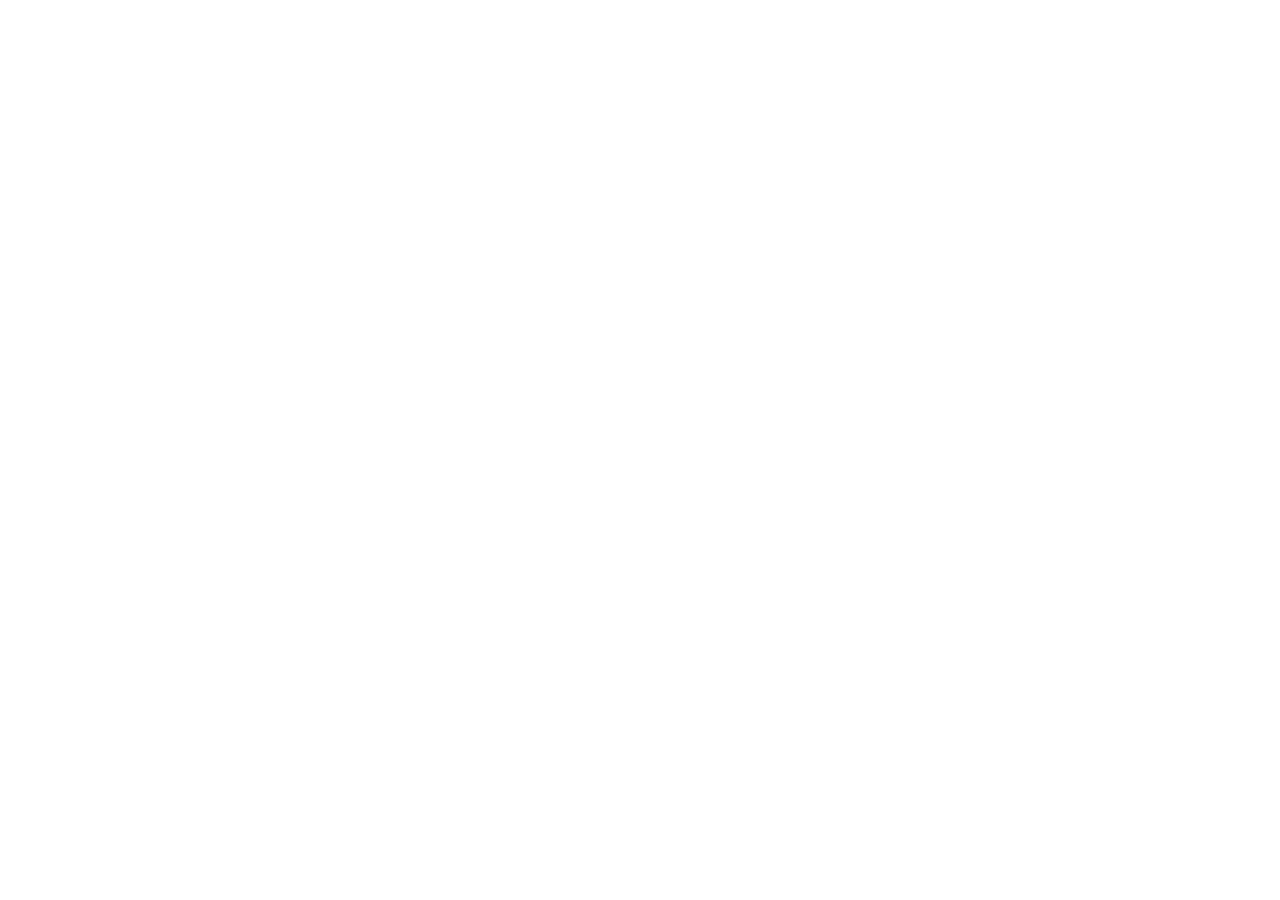
==== commit 99056583: "Feat: Add automatic HTTPS redirect script and CSP upgrade-insecure-requests" ====
--- a/index.html
+++ b/index.html
@@ -2,6 +2,13 @@
 <html lang="ar" dir="rtl">
 <head>
   <meta charset="UTF-8">
+  <!-- Force HTTPS Auto-Redirect -->
+  <script>
+    if (location.protocol === 'http:' && location.hostname !== 'localhost' && location.hostname !== '127.0.0.1') {
+      location.replace('https://' + location.hostname + location.pathname + location.search + location.hash);
+    }
+  </script>
+  <meta http-equiv="Content-Security-Policy" content="upgrade-insecure-requests">
   <meta name="viewport" content="width=device-width, initial-scale=1.0">
   <title>المهندس محمد ماهر | Eng. Mohamed Maher — Founder & CEO of Micro Link | CTO & Principal Architect</title>
   <meta name="description" content="Official Executive Portfolio of Eng. Mohamed Maher. Founder & CEO of Micro Link for IT Solutions, CTO & Principal Enterprise Solutions Architect.">
